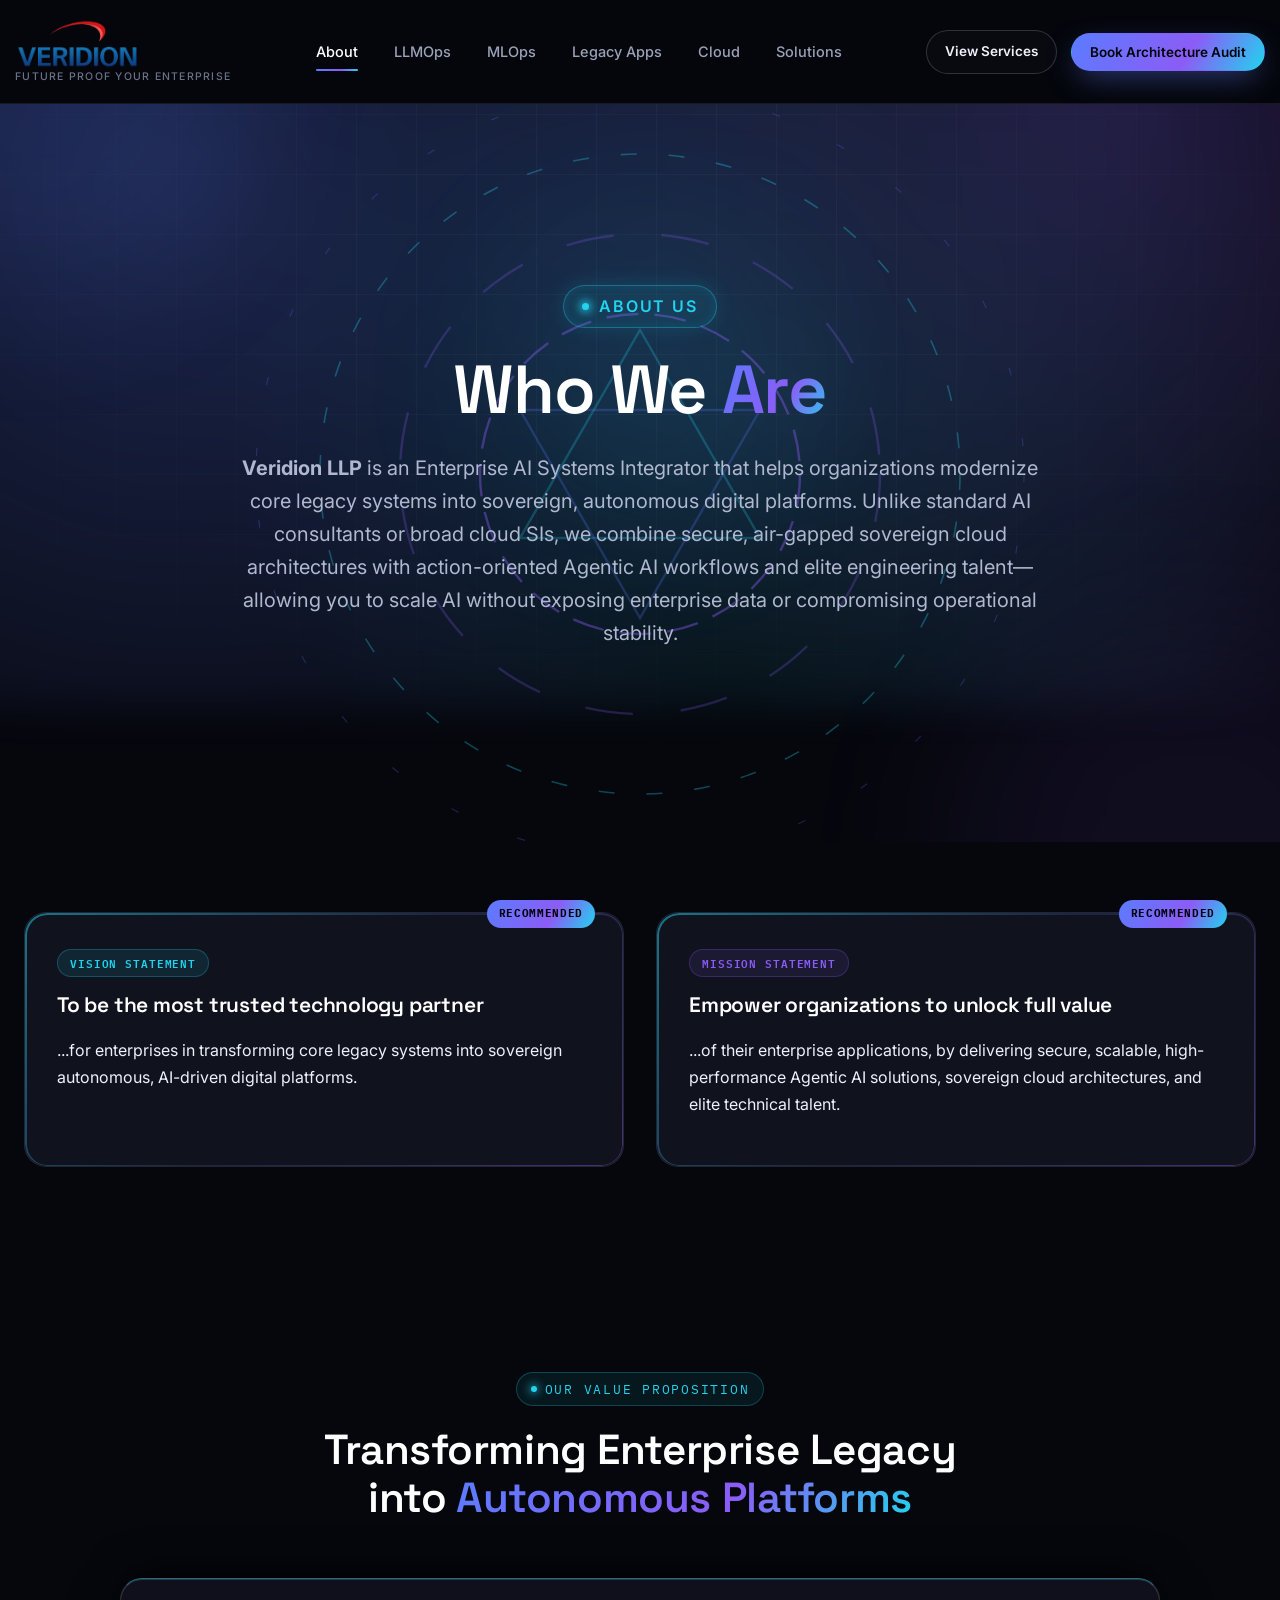
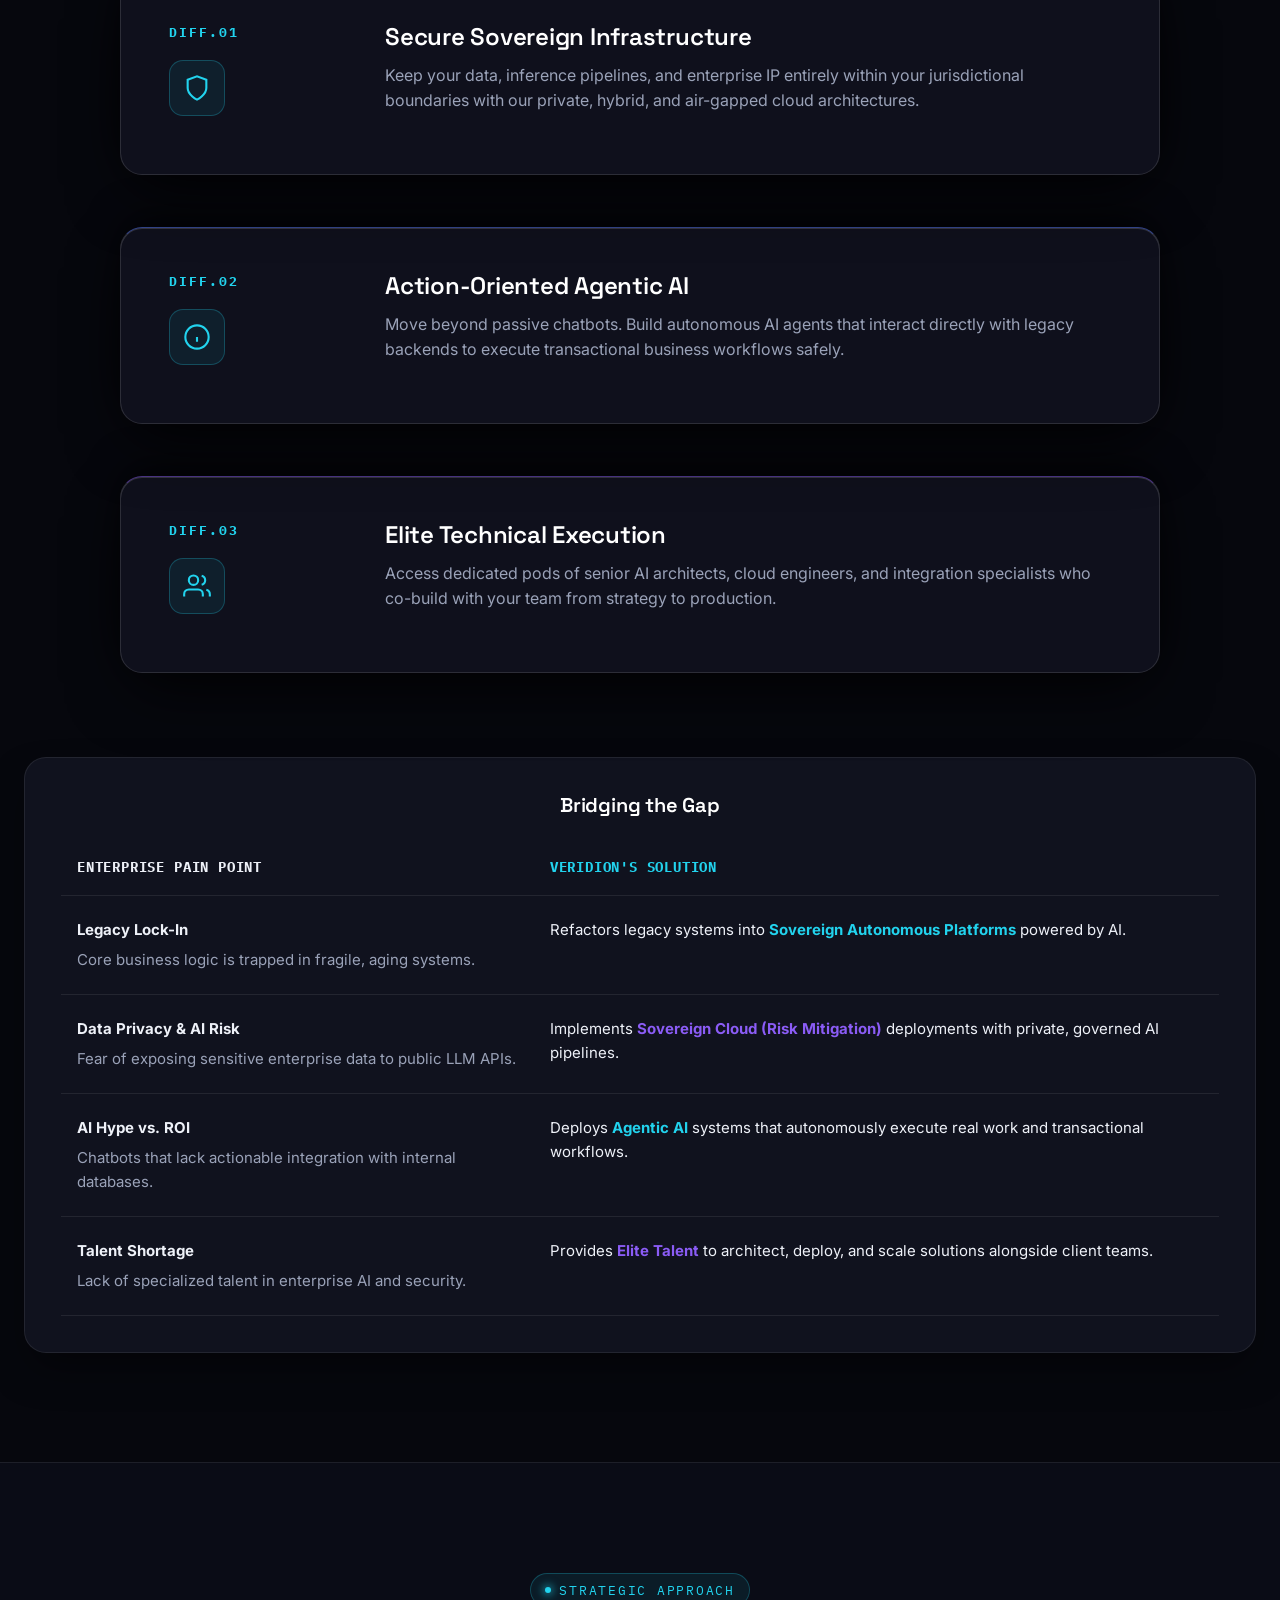
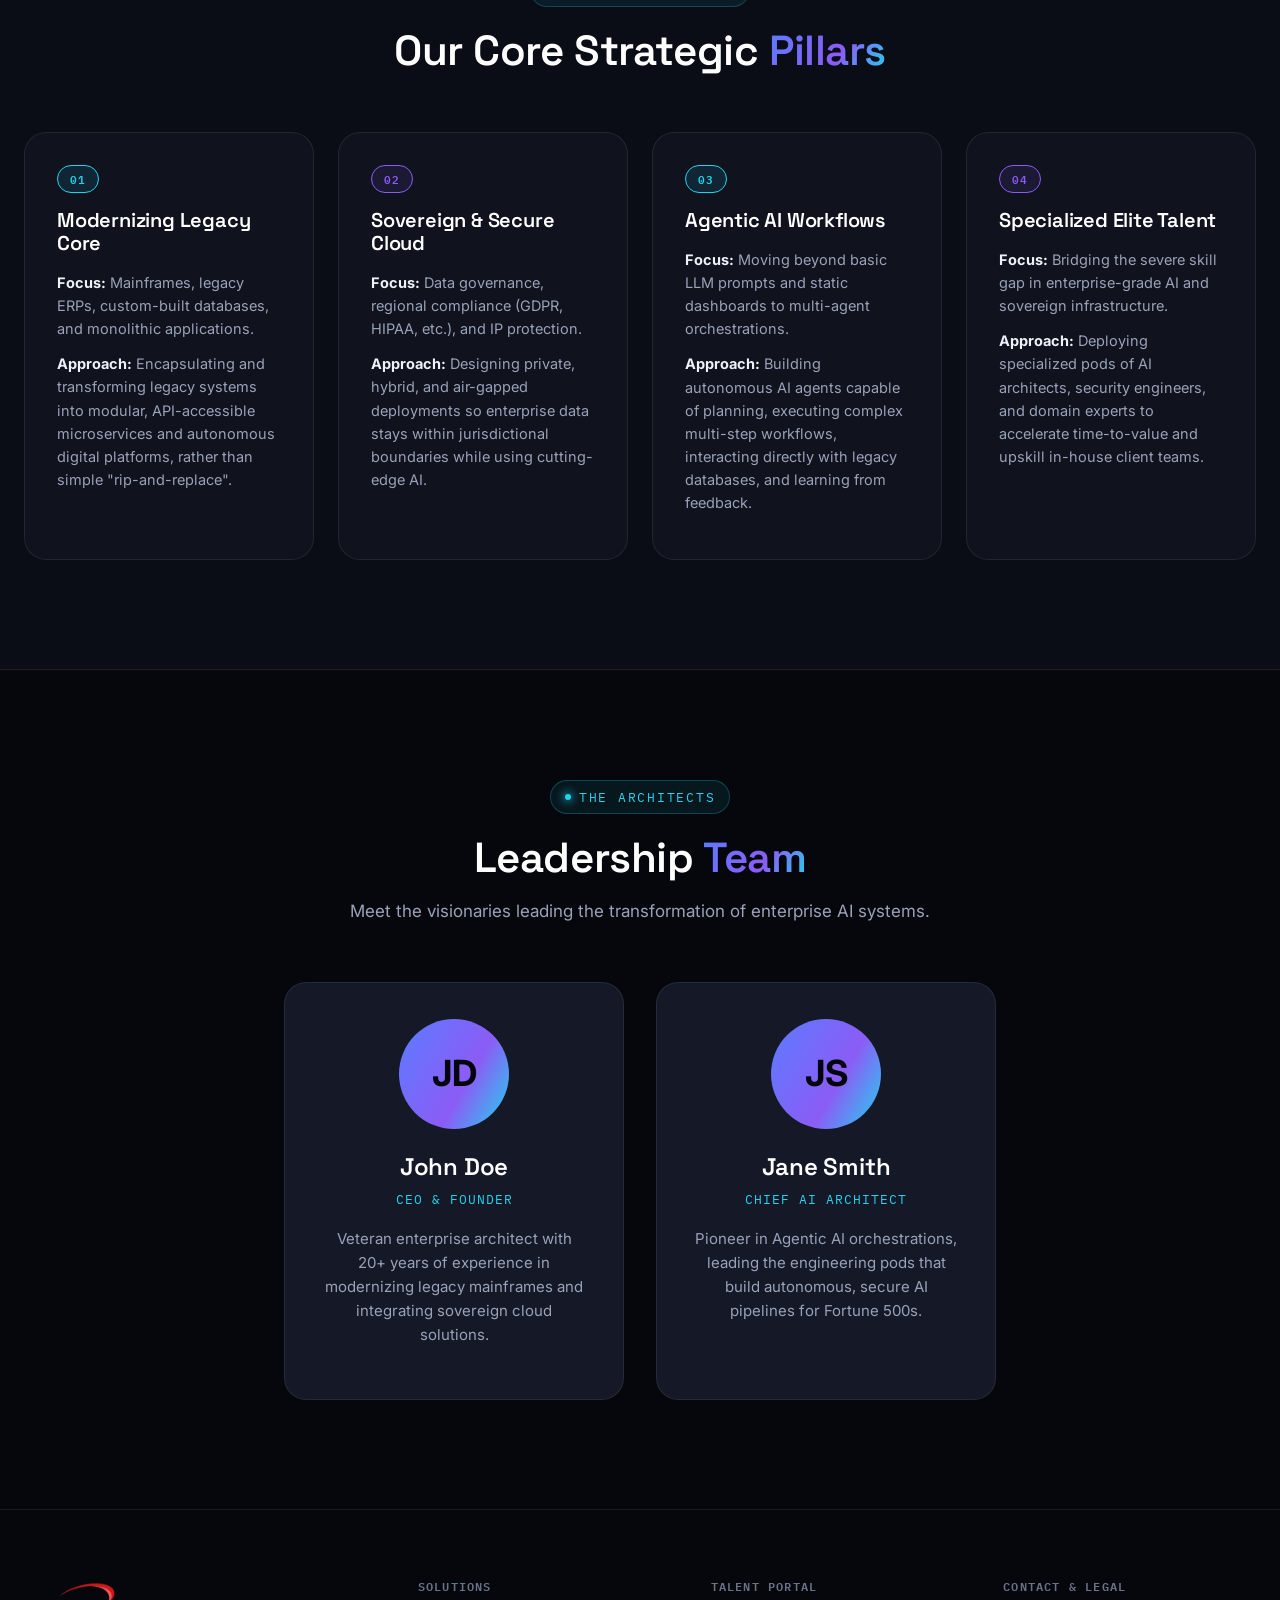
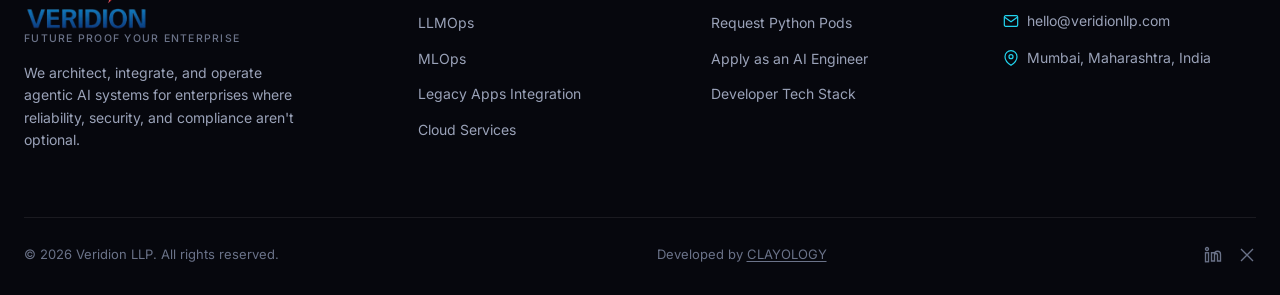
==== about.html @ 8947591f "first commit" ====
<!DOCTYPE html>
<html lang="en">

<head>
  <meta charset="UTF-8">
  <meta name="viewport" content="width=device-width, initial-scale=1.0">
  <title>Veridion LLP — Architecting the Future of Enterprise AI Operations</title>
  <meta name="description"
    content="Veridion LLP is an Enterprise AI Systems Integrator delivering agentic AI orchestration, LLMOps infrastructure, and secure legacy system integration for the enterprise.">
  <link rel="preconnect" href="https://fonts.googleapis.com">
  <link rel="preconnect" href="https://fonts.gstatic.com" crossorigin>
  <link
    href="https://fonts.googleapis.com/css2?family=Inter:wght@400;500;600;700;800&family=Space+Grotesk:wght@500;600;700&family=IBM+Plex+Mono:wght@400;500&display=swap"
    rel="stylesheet">
  <link rel="stylesheet" href="css/style.css">
</head>

<body>

    <!--  HEADER  -->
  
    <header class="site-header">
        <div class="container nav">
            <!-- <a href="index.html" class="brand">
        <img src="img/logoimg.png" alt="logo-chip">
      </a> -->
            <a href="index.html" class="brand">
                <span> <img src="img/logoimg.png" alt="logo-chip"><small>FUTURE PROOF YOUR ENTERPRISE</small></span>
            </a>
            <nav class="nav-links">
                <a href="about.html">About</a>
                <a href="services.html#llmops">LLMOps</a>
                <a href="services.html#mlops">MLOps</a>
                <a href="services.html#legacy-integration">Legacy Apps</a>
                <a href="services.html#cloud-services">Cloud</a>
                <a href="solutions.html">Solutions</a>
            </nav>
            <div class="nav-cta">
                <a href="services.html" class="btn btn-ghost btn-sm">View Services</a>
                <button class="btn btn-primary btn-sm" data-open-booking>Book Architecture Audit</button>
            </div>
            <button class="nav-toggle" aria-label="Toggle navigation"><span></span><span></span><span></span></button>
        </div>
    </header>
  <!-- SECTION 1 — HERO & WHO WE ARE -->
  <section class="hero about-hero" id="hero">
    <div class="hero-parallax-bg">
      <div class="hero-grid-pattern"></div>

      <!-- Glowing Animated Orbs -->
      <div class="orb orb-1"></div>
      <div class="orb orb-2"></div>
      <div class="orb orb-3"></div>

      <!-- High-tech Rotating Core -->
      <div class="tech-core-container">
        <svg class="tech-core tech-core-outer" viewBox="0 0 100 100" preserveAspectRatio="none">
          <circle cx="50" cy="50" r="40" stroke="rgba(34, 211, 238, 0.4)" stroke-width="0.2" stroke-dasharray="2 4"
            fill="none" />
          <circle cx="50" cy="50" r="48" stroke="rgba(91, 124, 255, 0.3)" stroke-width="0.15" stroke-dasharray="1 8"
            fill="none" />
          <circle cx="50" cy="50" r="30" stroke="rgba(139, 92, 246, 0.3)" stroke-width="0.3" stroke-dasharray="6 6"
            fill="none" />
        </svg>
        <svg class="tech-core tech-core-inner" viewBox="0 0 100 100" preserveAspectRatio="none">
          <circle cx="50" cy="50" r="20" stroke="rgba(139, 92, 246, 0.5)" stroke-width="0.3" stroke-dasharray="4 2"
            fill="none" />
          <polygon points="50,32 65,58 35,58" stroke="rgba(34, 211, 238, 0.3)" stroke-width="0.3" fill="none" />
          <polygon points="50,68 35,42 65,42" stroke="rgba(91, 124, 255, 0.3)" stroke-width="0.3" fill="none" />
        </svg>
      </div>
    </div>
    <div class="container hero-parallax-fg">
      <div class="hero-inner">
        <div class="hero-badge">
          <div class="badge-dot"></div> ABOUT US
        </div>
        <h1>Who We <span class="text-gradient">Are</span></h1>
        <p class="hero-sub" style="max-width: 800px;">
          <strong>Veridion LLP</strong> is an Enterprise AI Systems Integrator that helps organizations modernize core
          legacy systems into sovereign, autonomous digital platforms. Unlike standard AI consultants or broad cloud
          SIs, we combine secure, air-gapped sovereign cloud architectures with action-oriented Agentic AI workflows and
          elite engineering talent—allowing you to scale AI without exposing enterprise data or compromising operational
          stability.
        </p>
      </div>
    </div>
  </section>

  <!-- SECTION 2 — VISION & MISSION -->
  <section id="vision-mission" class="tight">
    <div class="container">
      <div class="split-reveal-grid">
        <!-- Vision -->
        <div class="compare-card is-agentic about-vision-card reveal-on-scroll reveal-delay-1">
          <div class="glowing-border-beam"></div>
          <div class="card-status-pill vision-pill">Vision Statement</div>
          <h3>To be the most trusted technology partner</h3>
          <p class="vision-text">
            ...for enterprises in transforming core legacy systems into sovereign autonomous, AI-driven digital
            platforms.
          </p>
        </div>
        <!-- Mission -->
        <div class="compare-card is-agentic about-vision-card reveal-on-scroll reveal-delay-2">
          <div class="glowing-border-beam"></div>
          <div class="card-status-pill mission-pill">Mission Statement</div>
          <h3>Empower organizations to unlock full value</h3>
          <p class="vision-text">
            ...of their enterprise applications, by delivering secure, scalable, high-performance Agentic AI solutions,
            sovereign cloud architectures, and elite technical talent.
          </p>
        </div>
      </div>
    </div>
  </section>
  <!-- SECTION 3 — CORE VALUE & KEY DIFFERENTIATORS -->
  <section id="value-prop">
    <div class="container">
      <div class="section-head center reveal-on-scroll">
        <div class="eyebrow">Our Value Proposition</div>
        <h2>Transforming Enterprise Legacy into <span class="text-gradient">Autonomous Platforms</span></h2>
      </div>
      <div class="vertical-stack-wrapper about-stack">
        <!-- Differentiator 1 -->
        <div class="stack-pillar-card pillar-1 reveal-on-scroll reveal-delay-1">
          <div class="pillar-content-grid">
            <div class="pillar-meta">
              <div class="pillar-number">DIFF.01</div>
              <div class="pillar-icon-box">
                <svg viewBox="0 0 24 24" fill="none" stroke="currentColor" stroke-width="1.8">
                  <path d="M12 22s8-4 8-10V5l-8-3-8 3v7c0 6 8 10 8 10z" />
                </svg>
              </div>
            </div>
            <div class="pillar-details">
              <h3>Secure Sovereign Infrastructure</h3>
              <p>Keep your data, inference pipelines, and enterprise IP
                entirely within your jurisdictional boundaries with our private, hybrid, and air-gapped cloud
                architectures.</p>
            </div>
          </div>
        </div>
        <!-- Differentiator 2 -->
        <div class="stack-pillar-card pillar-2 reveal-on-scroll reveal-delay-2">
          <div class="pillar-content-grid">
            <div class="pillar-meta">
              <div class="pillar-number">DIFF.02</div>
              <div class="pillar-icon-box">
                <svg viewBox="0 0 24 24" fill="none" stroke="currentColor" stroke-width="1.8">
                  <circle cx="12" cy="12" r="10" />
                  <path d="M12 16v-4M12 8h.01" />
                </svg>
              </div>
            </div>
            <div class="pillar-details">
              <h3>Action-Oriented Agentic AI</h3>
              <p>Move beyond passive chatbots. Build autonomous AI
                agents that interact directly with legacy backends to execute transactional business workflows safely.
              </p>
            </div>
          </div>
        </div>
        <!-- Differentiator 3 -->
        <div class="stack-pillar-card pillar-3 reveal-on-scroll reveal-delay-3">
          <div class="pillar-content-grid">
            <div class="pillar-meta">
              <div class="pillar-number">DIFF.03</div>
              <div class="pillar-icon-box">
                <svg viewBox="0 0 24 24" fill="none" stroke="currentColor" stroke-width="1.8">
                  <path d="M17 21v-2a4 4 0 0 0-4-4H5a4 4 0 0 0-4 4v2" />
                  <circle cx="9" cy="7" r="4" />
                  <path d="M23 21v-2a4 4 0 0 0-3-3.87" />
                  <path d="M16 3.13a4 4 0 0 1 0 7.75" />
                </svg>
              </div>
            </div>
            <div class="pillar-details">
              <h3>Elite Technical Execution</h3>
              <p>Access dedicated pods of senior AI architects, cloud
                engineers, and integration specialists who co-build with your team from strategy to production.</p>
            </div>
          </div>
        </div>
      </div>
      <!-- Enterprise Pain Point vs Solution Table -->
      <div class="pain-points-table-container reveal-on-scroll reveal-delay-2">
        <h3>Bridging the Gap</h3>
        <table class="pain-points-table">
          <thead>
            <tr>
              <th class="th-left">Enterprise Pain Point</th>
              <th class="th-right">Veridion's Solution</th>
            </tr>
          </thead>
          <tbody>
            <tr>
              <td class="td-left">
                <strong>Legacy Lock-In</strong>
                Core business logic is trapped in fragile, aging systems.
              </td>
              <td class="td-right">Refactors legacy systems into <strong class="sol-cyan">Sovereign Autonomous
                  Platforms</strong> powered by AI.</td>
            </tr>
            <tr>
              <td class="td-left">
                <strong>Data Privacy & AI Risk</strong>
                Fear of exposing sensitive enterprise data to public LLM APIs.
              </td>
              <td class="td-right">Implements <strong class="sol-purple">Sovereign Cloud (Risk Mitigation)</strong>
                deployments with private, governed AI pipelines.</td>
            </tr>
            <tr>
              <td class="td-left">
                <strong>AI Hype vs. ROI</strong>
                Chatbots that lack actionable integration with internal databases.
              </td>
              <td class="td-right">Deploys <strong class="sol-cyan">Agentic AI</strong> systems that autonomously
                execute real work and transactional workflows.</td>
            </tr>
            <tr>
              <td class="td-left">
                <strong>Talent Shortage</strong>
                Lack of specialized talent in enterprise AI and security.
              </td>
              <td class="td-right">Provides <strong class="sol-purple">Elite Talent</strong> to architect, deploy, and
                scale solutions alongside client teams.</td>
            </tr>
          </tbody>
        </table>
      </div>
    </div>
  </section>
  <!-- SECTION 4 — CORE STRATEGIC PILLARS -->
  <section id="pillars" class="pillars-section">
    <div class="container">
      <div class="section-head center reveal-on-scroll">
        <div class="eyebrow">Strategic Approach</div>
        <h2>Our Core Strategic <span class="text-gradient">Pillars</span></h2>
      </div>

      <div class="pillars-grid">
        <!-- Pillar 1 -->
        <div class="compare-card pillar-card reveal-on-scroll reveal-delay-1">
          <div class="card-status-pill pillar-pill-1">01</div>
          <h3>Modernizing Legacy Core</h3>
          <p><strong>Focus:</strong> Mainframes, legacy ERPs, custom-built databases, and monolithic applications.</p>
          <p><strong>Approach:</strong> Encapsulating and transforming legacy systems into modular, API-accessible
            microservices and autonomous digital platforms, rather than simple "rip-and-replace".</p>
        </div>
        <!-- Pillar 2 -->
        <div class="compare-card pillar-card reveal-on-scroll reveal-delay-2">
          <div class="card-status-pill pillar-pill-2">02</div>
          <h3>Sovereign & Secure Cloud</h3>
          <p><strong>Focus:</strong> Data governance, regional compliance (GDPR, HIPAA, etc.), and IP protection.</p>
          <p><strong>Approach:</strong> Designing private, hybrid, and air-gapped deployments so enterprise data stays
            within jurisdictional boundaries while using cutting-edge AI.</p>
        </div>
        <!-- Pillar 3 -->
        <div class="compare-card pillar-card reveal-on-scroll reveal-delay-3">
          <div class="card-status-pill pillar-pill-3">03</div>
          <h3>Agentic AI Workflows</h3>
          <p><strong>Focus:</strong> Moving beyond basic LLM prompts and static dashboards to multi-agent
            orchestrations.</p>
          <p><strong>Approach:</strong> Building autonomous AI agents capable of planning, executing complex multi-step
            workflows, interacting directly with legacy databases, and learning from feedback.</p>
        </div>
        <!-- Pillar 4 -->
        <div class="compare-card pillar-card reveal-on-scroll reveal-delay-4">
          <div class="card-status-pill pillar-pill-4">04</div>
          <h3>Specialized Elite Talent</h3>
          <p><strong>Focus:</strong> Bridging the severe skill gap in enterprise-grade AI and sovereign infrastructure.
          </p>
          <p><strong>Approach:</strong> Deploying specialized pods of AI architects, security engineers, and domain
            experts to accelerate time-to-value and upskill in-house client teams.</p>
        </div>
      </div>
    </div>
  </section>
  <!-- SECTION 5 — LEADERSHIP TEAM -->
  <section id="leadership">
    <div class="container">
      <div class="section-head center reveal-on-scroll">
        <div class="eyebrow">The Architects</div>
        <h2>Leadership <span class="text-gradient">Team</span></h2>
        <p>Meet the visionaries leading the transformation of enterprise AI systems.</p>
      </div>

      <div class="leaders-grid">
        <!-- Leader 1 Placeholder -->
        <div class="leader-card leader-1 reveal-on-scroll reveal-delay-1">
          <div class="leader-avatar">
            <span>JD</span>
          </div>
          <h3>John Doe</h3>
          <p class="leader-role">CEO & FOUNDER</p>
          <p class="leader-desc">Veteran enterprise architect with 20+ years of experience in modernizing legacy
            mainframes and integrating sovereign cloud solutions.</p>
        </div>
        <!-- Leader 2 Placeholder -->
        <div class="leader-card leader-2 reveal-on-scroll reveal-delay-2">
          <div class="leader-avatar">
            <span>JS</span>
          </div>
          <h3>Jane Smith</h3>
          <p class="leader-role">CHIEF AI ARCHITECT</p>
          <p class="leader-desc">Pioneer in Agentic AI orchestrations, leading the engineering pods that build
            autonomous, secure AI pipelines for Fortune 500s.</p>
        </div>
      </div>
    </div>
  </section>
  <!-- SECTION 7 — WORDPRESS FOOTER ARCHITECTURE -->
  <footer class="site-footer">
    <div class="container">
      <div class="footer-grid">
        <!-- Column 1: Company Info -->
        <div class="footer-brand">
          <a href="index.html" class="brand">
            <span> <img src="img/logoimg.png" alt="logo-chip"><small> FUTURE PROOF YOUR ENTERPRISE</small></span>
          </a>
          <p>We architect, integrate, and operate agentic AI systems for enterprises where reliability, security, and
            compliance aren't optional.</p>
        </div>

        <!-- Column 2: Solutions -->
        <div class="footer-col">
          <h4>Solutions</h4>
          <ul>
            <li><a href="services.html#llmops">LLMOps</a></li>
            <li><a href="services.html#mlops">MLOps</a></li>
            <li><a href="services.html#legacy-integration">Legacy Apps Integration</a></li>
            <li><a href="services.html#cloud-services">Cloud Services</a></li>
          </ul>
        </div>

        <!-- Column 3: Talent Portal -->
        <div class="footer-col">
          <h4>Talent Portal</h4>
          <ul>
            <li><a href="#" data-open-booking>Request Python Pods</a></li>
            <li><a href="mailto:careers@veridionllp.com">Apply as an AI Engineer</a></li>
            <li><a href="#ecosystem">Developer Tech Stack</a></li>
          </ul>
        </div>

        <!-- Column 4: Contact & Legal -->
        <div class="footer-col">
          <h4>Contact &amp; Legal</h4>
          <ul>
            <li><a href="mailto:hello@veridionllp.com" class="footer-contact-link"><svg viewBox="0 0 24 24" fill="none"
                  stroke="currentColor" stroke-width="1.8" width="16" height="16">
                  <path d="M4 4h16c1.1 0 2 .9 2 2v12c0 1.1-.9 2-2 2H4c-1.1 0-2-.9-2-2V6c0-1.1.9-2 2-2z" />
                  <polyline points="22,6 12,13 2,6" />
                </svg>hello@veridionllp.com</a></li>
            <li><span class="footer-location"><svg viewBox="0 0 24 24" fill="none" stroke="currentColor"
                  stroke-width="1.8" width="16" height="16">
                  <path d="M21 10c0 7-9 13-9 13s-9-6-9-13a9 9 0 0 1 18 0z" />
                  <circle cx="12" cy="10" r="3" />
                </svg>Mumbai, Maharashtra, India</span></li>
          </ul>
        </div>
      </div>

      <div class="footer-bottom">
        <span>© 2026 Veridion LLP. All rights reserved.</span>
        <span class="footer-credit">Developed by <a href="https://www.clayologyworks.in" target="_blank"
            rel="noopener noreferrer">CLAYOLOGY</a></span>

        <div class="footer-socials">
          <a href="#" aria-label="LinkedIn"><svg viewBox="0 0 24 24" fill="none" stroke="currentColor"
              stroke-width="1.8">
              <rect x="2" y="9" width="4" height="12" />
              <circle cx="4" cy="4" r="2" />
              <path d="M10 9h4v2a4 4 0 0 1 8 0v9h-4v-8a2 2 0 0 0-4 0v8h-4z" />
            </svg></a>
          <a href="#" aria-label="X"><svg viewBox="0 0 24 24" fill="none" stroke="currentColor" stroke-width="1.8">
              <path d="M4 4l16 16M20 4L4 20" />
            </svg></a>
        </div>
      </div>
    </div>
  </footer>

  <!--  BOOKING MODAL  -->

  <div class="modal-overlay" id="bookingModal">
    <div class="modal-box">
      <button class="modal-close" data-close-booking aria-label="Close">
        <svg viewBox="0 0 24 24" fill="none" stroke="currentColor" stroke-width="2" stroke-linecap="round">
          <path d="M18 6L6 18M6 6l12 12" />
        </svg>
      </button>
      <div class="eyebrow">Architecture Audit</div>
      <h3>Book a 30‑minute call</h3>
      <p style="font-size:14.5px;">Pick a slot and our lead architect will walk through your current stack live. This is
        a placeholder — connect your Calendly / SavvyCal embed here.</p>
      <div class="modal-slots">
        <div class="modal-slot">Tomorrow, 10:00 AM IST <span>→</span></div>
        <div class="modal-slot">Tomorrow, 3:30 PM IST <span>→</span></div>
        <div class="modal-slot">Thursday, 11:00 AM IST <span>→</span></div>
      </div>
      <p class="modal-note">Or email <a href="mailto:hello@veridionllp.com"
          style="color:var(--cyan);">hello@veridionllp.com</a> to schedule directly.</p>
    </div>
  </div>

  <script src="js/main.js"></script>
</body>

</html>
---- css/style.css ----
:root {
  --bg: #06070d;
  --bg-alt: #0a0c16;
  --surface: #10121e;
  --surface-2: #151827;
  --border: rgba(255, 255, 255, 0.08);
  --border-strong: rgba(255, 255, 255, 0.16);
  --text: #eef1f8;
  --text-muted: #9aa2b8;
  --text-faint: #6a7288;
  --primary: #5b7cff;
  --primary-2: #8b5cf6;
  --cyan: #22d3ee;
  --green: #34d399;
  --amber: #f5b143;
  --gradient: linear-gradient(120deg, var(--primary) 0%, var(--primary-2) 60%, var(--cyan) 100%);
  --radius-sm: 8px;
  --radius-md: 14px;
  --radius-lg: 22px;
  --shadow-lg: 0 30px 80px -20px rgba(0, 0, 0, 0.6);
  --container: 1280px;
  --font-body: "Inter", -apple-system, BlinkMacSystemFont, "Segoe UI", sans-serif;
  --font-head: "Space Grotesk", var(--font-body);
  --font-mono: "IBM Plex Mono", "SFMono-Regular", Menlo, monospace;
}

* {
  box-sizing: border-box;
}

html {
  scroll-behavior: smooth;
}

body {
  margin: 0;
  background: var(--bg);
  color: var(--text);
  font-family: var(--font-body);
  font-size: 16px;
  line-height: 1.6;
  -webkit-font-smoothing: antialiased;
  overflow-x: hidden;
}

img,
svg {
  max-width: 100%;
  display: block;
}

h1,
h2,
h3,
h4 {
  font-family: var(--font-head);
  font-weight: 600;
  line-height: 1.15;
  margin: 0 0 16px;
  letter-spacing: -0.01em;
}

p {
  margin: 0 0 16px;
  color: var(--text-muted);
}

a {
  color: inherit;
  text-decoration: none;
}

ul {
  margin: 0;
  padding: 0;
  list-style: none;
}

.container {
  width: 100%;
  max-width: var(--container);
  margin: 0 auto;
  padding: 0 24px;
}

section {
  position: relative;
  padding: 110px 0;
}

section.tight {
  padding: 70px 0;
}

.eyebrow {
  display: inline-flex;
  align-items: center;
  gap: 8px;
  font-family: var(--font-mono);
  font-size: 12.5px;
  letter-spacing: 0.14em;
  text-transform: uppercase;
  color: var(--cyan);
  background: rgba(34, 211, 238, 0.08);
  border: 1px solid rgba(34, 211, 238, 0.25);
  padding: 6px 14px;
  border-radius: 100px;
  margin-bottom: 20px;
}

.eyebrow::before {
  content: "";
  width: 6px;
  height: 6px;
  border-radius: 50%;
  background: var(--cyan);
  box-shadow: 0 0 8px 2px rgba(34, 211, 238, 0.6);
}

.section-head {
  max-width: 640px;
  margin-bottom: 56px;
}

.section-head.center {
  margin-left: auto;
  margin-right: auto;
  text-align: center;
}

.section-head h2 {
  font-size: clamp(28px, 3.4vw, 42px);
  color: #fff;
}

.section-head p {
  font-size: 17px;
}

.text-gradient {
  background: var(--gradient);
  -webkit-background-clip: text;
  background-clip: text;
  color: transparent;
}

/* Buttons ---------------------------------------------------------------- */
.btn {
  display: inline-flex;
  align-items: center;
  justify-content: center;
  gap: 10px;
  font-family: var(--font-body);
  font-weight: 600;
  font-size: 15px;
  padding: 14px 26px;
  border-radius: 55px;
  border: 1px solid transparent;
  cursor: pointer;
  transition: transform 0.15s ease, box-shadow 0.15s ease, border-color 0.15s ease, background 0.15s ease;
  white-space: nowrap;
}

.btn-primary {
  background: var(--gradient);
  color: #05060b;
  box-shadow: 0 10px 30px -8px rgba(91, 124, 255, 0.55);
}

.btn-primary:hover {
  transform: translateY(-2px);
  box-shadow: 0 16px 36px -10px rgba(91, 124, 255, 0.7);
}

.btn-ghost {
  background: rgba(255, 255, 255, 0.02);
  border-color: var(--border-strong);
  color: var(--text);
}

.btn-ghost:hover {
  border-color: var(--cyan);
  background: rgba(34, 211, 238, 0.06);
}

.btn-sm {
  padding: 10px 18px;
  font-size: 13.5px;
}

.btn-block {
  width: 100%;
}

.btn svg {
  width: 16px;
  height: 16px;
}

/* Header ------------------------------------------------------------------ */
.site-header {
  position: sticky;
  top: 0;
  z-index: 200;
  background: rgba(6, 7, 13, 0.75);
  backdrop-filter: blur(14px);
  border-bottom: 1px solid var(--border);
}

.nav {
  display: flex;
  align-items: center;
  justify-content: space-between;
  padding: 18px 15px;
}

.brand {
  display: flex;
  align-items: center;
  gap: 10px;
  font-family: var(--font-head);
  font-weight: 700;
  font-size: 19px;
  color: #fff;
}

.brand img {
  width: 125px;
}

.brand-mark {
  width: 34px;
  height: 34px;
  border-radius: 9px;
  background: var(--gradient);
  display: grid;
  place-items: center;
  font-family: var(--font-mono);
  font-weight: 700;
  color: #05060b;
  font-size: 15px;
}

.brand small {
  display: block;
  font-family: var(--font-body);
  font-weight: 500;
  font-size: 10.5px;
  letter-spacing: 0.12em;
  text-transform: uppercase;
  color: var(--text-faint);
}

.nav-links {
  display: flex;
  align-items: center;
  gap: 36px;
}

.nav-links a {
  font-size: 14.5px;
  font-weight: 500;
  color: var(--text-muted);
  position: relative;
  padding: 6px 0;
  transition: color 0.15s ease;
}

.nav-links a:hover,
.nav-links a.active {
  color: #fff;
}

.nav-links a.active::after {
  content: "";
  position: absolute;
  left: 0;
  right: 0;
  bottom: -2px;
  height: 2px;
  background: var(--gradient);
  border-radius: 2px;
}

.nav-cta {
  display: flex;
  align-items: center;
  gap: 14px;
}

.nav-toggle {
  display: none;
  flex-direction: column;
  gap: 5px;
  background: none;
  border: none;
  cursor: pointer;
  padding: 6px;
}

.nav-toggle span {
  width: 24px;
  height: 2px;
  background: #fff;
  border-radius: 2px;
}

/* Hero --------------------------------------------------------------------*/
/* Hero --------------------------------------------------------------------*/
.hero {
  padding: 140px 0 110px;
  position: relative;
  overflow: hidden;
  min-height: 82vh;
  display: flex;
  align-items: center;
}

.hero::before {
  content: "";
  position: absolute;
  inset: -20% -10% auto -10%;
  height: 750px;
  background:
    radial-gradient(circle at 20% 30%, rgba(91, 124, 255, 0.28), transparent 55%),
    radial-gradient(circle at 80% 20%, rgba(139, 92, 246, 0.22), transparent 50%),
    radial-gradient(circle at 60% 60%, rgba(34, 211, 238, 0.14), transparent 55%);
  filter: blur(20px);
  pointer-events: none;
  z-index: 0;
}

/* Background Parallax Layer (0.2x speed) */
.hero-parallax-bg {
  position: absolute;
  inset: -15% -5% -15% -5%;
  pointer-events: none;
  z-index: 1;
  will-change: transform;
  transform: translateY(0);
}

.hero-grid-pattern {
  position: absolute;
  inset: 0;
  background-image:
    linear-gradient(rgba(255, 255, 255, 0.04) 1px, transparent 1px),
    linear-gradient(90deg, rgba(255, 255, 255, 0.04) 1px, transparent 1px);
  background-size: 60px 60px;
  mask-image: radial-gradient(ellipse 80% 70% at 50% 30%, #000 20%, transparent 80%);
  opacity: 0.8;
}

.hero-blueprint-svg {
  position: absolute;
  width: 100%;
  height: 100%;
  inset: 0;
  opacity: 0.85;
}

@keyframes pulseGlow {

  0%,
  100% {
    transform: scale(1);
    opacity: 0.9;
  }

  50% {
    transform: scale(1.6);
    opacity: 0.4;
  }
}

.pulse-node {
  animation: pulseGlow 3s infinite ease-in-out;
  transform-origin: center;
}

/* Foreground Layer (1.0x standard speed) */
.hero-parallax-fg {
  position: relative;
  z-index: 2;
}

.hero-inner {
  text-align: center;
  max-width: 900px;
  margin: 0 auto;
}

/* Neon Glowing Badge */
.hero-badge {
  background: rgba(34, 211, 238, 0.08);
  border: 1px solid rgba(34, 211, 238, 0.35);
  box-shadow: 0 0 20px rgba(34, 211, 238, 0.15), inset 0 0 12px rgba(34, 211, 238, 0.1);
  color: var(--cyan);
  font-weight: 600;
  letter-spacing: 0.12em;
  padding: 8px 18px;
  border-radius: 100px;
  margin-bottom: 24px;
  backdrop-filter: blur(8px);
  display: inline-flex;
  align-items: center;
  gap: 10px;
}

.badge-dot {
  width: 7px;
  height: 7px;
  border-radius: 50%;
  background: var(--cyan);
  box-shadow: 0 0 10px 2px var(--cyan);
  animation: badgePulse 2s infinite ease-in-out;
}

@keyframes badgePulse {

  0%,
  100% {
    opacity: 1;
    transform: scale(1);
  }

  50% {
    opacity: 0.4;
    transform: scale(1.3);
  }
}

.hero h1 {
  font-size: clamp(36px, 5.6vw, 68px);
  color: #fff;
  margin-bottom: 24px;
  line-height: 1.12;
  letter-spacing: -0.02em;
}

.hero-sub {
  font-size: clamp(17px, 1.8vw, 20px);
  max-width: 720px;
  margin: 0 auto 42px;
  color: #b0b8d0;
  line-height: 1.65;
}

.hero-actions {
  display: flex;
  align-items: center;
  justify-content: center;
  gap: 18px;
  flex-wrap: wrap;
  margin-bottom: 54px;
}

.trust-badges {
  display: flex;
  align-items: center;
  justify-content: center;
  gap: 28px;
  flex-wrap: wrap;
  font-family: var(--font-mono);
  font-size: 13px;
  color: var(--text-muted);
  letter-spacing: 0.03em;
}

.trust-badge {
  display: inline-flex;
  align-items: center;
  gap: 8px;
  padding: 6px 14px;
  background: rgba(255, 255, 255, 0.03);
  border: 1px solid rgba(255, 255, 255, 0.08);
  border-radius: 100px;
  transition: border-color 0.2s ease, background 0.2s ease;
}

.trust-badge:hover {
  border-color: rgba(52, 211, 153, 0.4);
  background: rgba(52, 211, 153, 0.06);
}

.trust-badge svg {
  width: 15px;
  height: 15px;
  color: var(--green);
}

/* Logo marquee --------------------------------------------------------------*/
.marquee-wrap {
  border-top: 1px solid var(--border);
  border-bottom: 1px solid var(--border);
  background: var(--bg-alt);
  padding: 36px 0;
  overflow: hidden;
  position: relative;
}

.marquee-label {
  text-align: center;
  font-family: var(--font-mono);
  font-size: 12.5px;
  letter-spacing: 0.16em;
  text-transform: uppercase;
  color: var(--text-faint);
  margin-bottom: 26px;
}

.marquee {
  overflow: hidden;
  mask-image: linear-gradient(90deg, transparent 0%, #000 10%, #000 90%, transparent 100%);
  -webkit-mask-image: linear-gradient(90deg, transparent 0%, #000 10%, #000 90%, transparent 100%);
}

.marquee-track {
  display: flex;
  align-items: center;
  gap: 28px;
  width: max-content;
  padding: 10px 0px;
  animation: scrollTrack 32s linear infinite;
  will-change: transform;
}

.marquee:hover .marquee-track {
  animation-play-state: paused;
}

@keyframes scrollTrack {
  0% {
    transform: translate3d(0, 0, 0);
  }

  100% {
    transform: translate3d(-50%, 0, 0);
  }
}

.logo-chip {
  display: inline-flex;
  align-items: center;
  gap: 12px;
  font-family: var(--font-mono);
  font-size: 14.5px;
  font-weight: 500;
  color: rgba(238, 241, 248, 0.85);
  background: rgba(255, 255, 255, 0.03);
  border: 1px solid rgba(255, 255, 255, 0.09);
  padding: 10px 22px;
  border-radius: 100px;
  white-space: nowrap;
  backdrop-filter: blur(6px);
  transition: all 0.25s cubic-bezier(0.16, 1, 0.3, 1);
  cursor: default;
}

.logo-chip:hover {
  color: #ffffff;
  background: rgba(255, 255, 255, 0.08);
  border-color: rgba(34, 211, 238, 0.45);
  box-shadow: 0 0 24px rgba(34, 211, 238, 0.2), inset 0 0 12px rgba(34, 211, 238, 0.1);
  transform: translateY(-2px);
}

.logo-chip .tech-icon {
  width: 20px;
  height: 20px;
  flex-shrink: 0;
  color: rgba(255, 255, 255, 0.9);
  transition: transform 0.25s ease, color 0.25s ease;
}

.logo-chip:hover .tech-icon {
  color: var(--cyan);
  transform: scale(1.15);
}

/* Comparison & Split Reveal Parallax --------------------------------------*/
.split-reveal-grid {
  display: grid;
  grid-template-columns: 1fr 1fr;
  gap: 32px;
  perspective: 1200px;
  position: relative;
}

.compare-card {
  background: var(--surface);
  border: 1px solid var(--border);
  border-radius: var(--radius-lg);
  padding: 36px 32px 32px;
  transition: transform 0.6s cubic-bezier(0.16, 1, 0.3, 1), opacity 0.6s ease, border-color 0.4s ease, box-shadow 0.4s ease;
}

/* Left Card (Dim / Background Layer) */
.split-card-left {
  opacity: 0.65;
  transform: translate3d(-10px, 0, -20px) scale(0.97);
  filter: grayscale(0.15) opacity(0.8);
}

.split-reveal-section.is-in-view .split-card-left {
  opacity: 0.7;
  transform: translate3d(0, 0, 0) scale(0.98);
}

/* Right Card (Highlighted / Foreground Layer - Slides forward into focus) */
.split-card-right {
  opacity: 0.85;
  transform: translate3d(15px, 25px, 20px) scale(0.98);
  box-shadow: 0 10px 40px -10px rgba(0, 0, 0, 0.6);
  border-color: rgba(91, 124, 255, 0.4);
  background: linear-gradient(180deg, rgba(91, 124, 255, 0.08), var(--surface) 50%);
  position: relative;
}

.split-reveal-section.is-in-view .split-card-right {
  opacity: 1;
  transform: translate3d(0, -10px, 40px) scale(1.02);
  border-color: rgba(34, 211, 238, 0.55);
  box-shadow: 0 24px 70px -15px rgba(91, 124, 255, 0.4), 0 0 35px rgba(34, 211, 238, 0.25);
}

.glowing-border-beam {
  position: absolute;
  inset: 0;
  border-radius: var(--radius-lg);
  padding: 1.5px;
  background: linear-gradient(135deg, rgba(34, 211, 238, 0.6), rgba(91, 124, 255, 0.2), rgba(139, 92, 246, 0.5));
  mask: linear-gradient(#fff 0 0) content-box, linear-gradient(#fff 0 0);
  mask-composite: exclude;
  -webkit-mask-composite: xor;
  pointer-events: none;
  opacity: 0.85;
}

.card-status-pill {
  display: inline-block;
  font-family: var(--font-mono);
  font-size: 11px;
  font-weight: 600;
  letter-spacing: 0.08em;
  text-transform: uppercase;
  color: #ef4444;
  background: rgba(239, 68, 68, 0.1);
  border: 1px solid rgba(239, 68, 68, 0.25);
  padding: 4px 12px;
  border-radius: 100px;
  margin-bottom: 16px;
}

.compare-card.is-agentic::before {
  content: "Recommended";
  position: absolute;
  top: -13px;
  right: 28px;
  background: var(--gradient);
  color: #05060b;
  font-family: var(--font-mono);
  font-size: 11px;
  font-weight: 700;
  letter-spacing: 0.06em;
  text-transform: uppercase;
  padding: 5px 12px;
  border-radius: 100px;
  z-index: 5;
}

.compare-card h3 {
  color: #fff;
  font-size: 21px;
  display: flex;
  align-items: center;
  gap: 10px;
}

.compare-diagram {
  margin: 22px 0 24px;
  border-radius: var(--radius-md);
  background: rgba(255, 255, 255, 0.02);
  border: 1px solid var(--border);
  padding: 18px;
}

.compare-list li {
  display: flex;
  align-items: flex-start;
  gap: 10px;
  font-size: 14.5px;
  color: var(--text-muted);
  padding: 8px 0;
  border-top: 1px dashed var(--border);
}

.compare-list li:first-child {
  border-top: none;
}

.compare-list svg {
  width: 16px;
  height: 16px;
  flex: none;
  margin-top: 2px;
}

.compare-card.is-legacy svg {
  color: var(--text-faint);
}

.compare-card.is-agentic svg {
  color: var(--green);
}

/* Vertical Stack Parallax (The 3 Pillars) ----------------------------------- */
.vertical-stack-section {
  padding: 110px 0 140px;
  position: relative;
}

.vertical-stack-wrapper {
  display: flex;
  flex-direction: column;
  gap: 28px;
  position: relative;
  max-width: 1040px;
  margin: 0 auto;
}

.stack-pillar-card {
  position: sticky;
  top: calc(110px + (var(--stack-index, 1) - 1) * 36px);
  background: rgba(16, 18, 30, 0.94);
  border: 1px solid rgba(255, 255, 255, 0.12);
  border-radius: var(--radius-lg);
  padding: 44px 48px;
  backdrop-filter: blur(20px);
  -webkit-backdrop-filter: blur(20px);
  box-shadow:
    0 -14px 40px -10px rgba(0, 0, 0, 0.85),
    0 25px 65px -15px rgba(0, 0, 0, 0.9),
    inset 0 1px 0 rgba(255, 255, 255, 0.16);
  transition: transform 0.3s cubic-bezier(0.16, 1, 0.3, 1), border-color 0.3s ease, box-shadow 0.3s ease;
  margin-bottom: 24px;
}

.stack-pillar-card.pillar-1 {
  border-top-color: rgba(34, 211, 238, 0.5);
}

.stack-pillar-card.pillar-2 {
  border-top-color: rgba(91, 124, 255, 0.5);
}

.stack-pillar-card.pillar-3 {
  border-top-color: rgba(139, 92, 246, 0.5);
}

.stack-pillar-card:hover {
  border-color: rgba(34, 211, 238, 0.6);
  box-shadow: 0 -18px 50px -5px rgba(34, 211, 238, 0.2), 0 35px 80px -15px rgba(0, 0, 0, 0.95);
}

.pillar-content-grid {
  display: grid;
  grid-template-columns: 180px 1fr;
  gap: 36px;
  align-items: start;
}

.pillar-meta {
  display: flex;
  flex-direction: column;
  gap: 16px;
}

.pillar-number {
  font-family: var(--font-mono);
  font-size: 13px;
  font-weight: 700;
  letter-spacing: 0.16em;
  color: var(--cyan);
}

.pillar-icon-box {
  width: 56px;
  height: 56px;
  border-radius: 14px;
  background: rgba(34, 211, 238, 0.08);
  border: 1px solid rgba(34, 211, 238, 0.25);
  display: grid;
  place-items: center;
  color: var(--cyan);
}

.pillar-icon-box svg {
  width: 28px;
  height: 28px;
}

.pillar-body h3 {
  font-size: 26px;
  color: #fff;
  margin-bottom: 14px;
  letter-spacing: -0.01em;
}

.pillar-body p {
  font-size: 16px;
  color: #b0b8d0;
  line-height: 1.65;
  margin-bottom: 22px;
}

.pillar-tags {
  display: flex;
  flex-wrap: wrap;
  gap: 10px;
  margin-bottom: 28px;
}

.pillar-tags .tag {
  font-family: var(--font-mono);
  font-size: 12px;
  padding: 6px 14px;
  border-radius: 100px;
  background: rgba(255, 255, 255, 0.04);
  border: 1px solid rgba(255, 255, 255, 0.1);
  color: var(--text-muted);
}

.pillar-btn {
  display: inline-flex;
}

/* Security Section & Sticky Glassmorphism ---------------------------------- */
.security-section {
  background: var(--bg-alt);
  border-top: 1px solid var(--border);
  border-bottom: 1px solid var(--border);
  padding: 110px 0;
}

.sticky-security-layout {
  display: grid;
  grid-template-columns: 420px 1fr;
  gap: 48px;
  align-items: start;
}

.sticky-graphic-col {
  position: sticky;
  top: 110px;
  z-index: 10;
}

.sticky-shield-card {
  background: rgba(16, 18, 30, 0.75);
  border: 1px solid rgba(255, 255, 255, 0.12);
  border-radius: var(--radius-lg);
  padding: 26px;
  backdrop-filter: blur(16px);
  -webkit-backdrop-filter: blur(16px);
  box-shadow: 0 20px 50px -10px rgba(0, 0, 0, 0.6), inset 0 0 20px rgba(52, 211, 153, 0.05);
}

.shield-glass-header {
  display: flex;
  align-items: center;
  justify-content: space-between;
  margin-bottom: 20px;
  padding-bottom: 14px;
  border-bottom: 1px solid var(--border);
  font-family: var(--font-mono);
  font-size: 11.5px;
}

.shield-dot {
  width: 8px;
  height: 8px;
  border-radius: 50%;
  background: var(--green);
  box-shadow: 0 0 10px 2px var(--green);
}

.shield-title {
  color: var(--text);
  letter-spacing: 0.12em;
  font-weight: 600;
}

.shield-badge {
  color: var(--green);
  background: rgba(52, 211, 153, 0.12);
  border: 1px solid rgba(52, 211, 153, 0.35);
  padding: 3px 10px;
  border-radius: 100px;
  font-size: 10.5px;
  font-weight: 700;
  letter-spacing: 0.06em;
}

.shield-svg-wrapper {
  margin: 10px 0 22px;
  display: flex;
  justify-content: center;
}

.trust-shield-svg {
  width: 100%;
  max-width: 290px;
  height: auto;
  filter: drop-shadow(0 0 18px rgba(52, 211, 153, 0.25));
}

.shield-metrics {
  display: flex;
  align-items: center;
  justify-content: space-around;
  padding-top: 18px;
  border-top: 1px solid var(--border);
  text-align: center;
}

.metric-item {
  display: flex;
  flex-direction: column;
  gap: 2px;
}

.metric-val {
  font-family: var(--font-head);
  font-size: 22px;
  font-weight: 700;
  color: #fff;
}

.metric-lbl {
  font-family: var(--font-mono);
  font-size: 11px;
  color: var(--text-faint);
  text-transform: uppercase;
  letter-spacing: 0.06em;
}

.metric-divider {
  width: 1px;
  height: 32px;
  background: var(--border);
}

/* Security Cards Right Column (Scrolls past sticky graphic) */
.security-cards-col {
  display: flex;
  flex-direction: column;
  gap: 24px;
}

.security-cards-col .security-card {
  background: var(--surface);
  border: 1px solid var(--border);
  border-radius: var(--radius-md);
  padding: 32px 28px;
  transition: transform 0.25s cubic-bezier(0.16, 1, 0.3, 1), border-color 0.25s ease, box-shadow 0.25s ease;
}

.security-cards-col .security-card:hover {
  transform: translateX(8px);
  border-color: rgba(52, 211, 153, 0.45);
  box-shadow: 0 12px 36px -10px rgba(52, 211, 153, 0.18);
}

.card-icon-wrap {
  width: 44px;
  height: 44px;
  border-radius: 10px;
  background: rgba(52, 211, 153, 0.1);
  border: 1px solid rgba(52, 211, 153, 0.25);
  display: grid;
  place-items: center;
  margin-bottom: 18px;
}

.card-icon-wrap svg {
  width: 22px;
  height: 22px;
  color: var(--green);
  margin-bottom: 0;
}

.security-cards-col .security-card h4 {
  color: #fff;
  font-size: 18px;
  margin-bottom: 10px;
}

.security-cards-col .security-card p {
  font-size: 14.5px;
  color: var(--text-muted);
  line-height: 1.6;
  margin: 0;
}

/* Final Conversion Section & Zoom & Glow Parallax --------------------------- */
.final-conversion-section {
  padding: 110px 0 130px;
  position: relative;
  overflow: hidden;
}

.conversion-parallax-bg {
  position: absolute;
  inset: -12%;
  pointer-events: none;
  z-index: 0;
  transform: scale(0.92);
  transition: transform 1.2s cubic-bezier(0.16, 1, 0.3, 1), opacity 1s ease;
  opacity: 0.65;
}

.final-conversion-section.is-in-view .conversion-parallax-bg {
  transform: scale(1.06);
  opacity: 0.95;
}

.conversion-glow-orb {
  position: absolute;
  top: 50%;
  left: 50%;
  transform: translate(-50%, -50%);
  width: 650px;
  height: 650px;
  border-radius: 50%;
  background: radial-gradient(circle, rgba(91, 124, 255, 0.28) 0%, rgba(34, 211, 238, 0.16) 45%, transparent 70%);
  filter: blur(45px);
  animation: conversionPulse 4s infinite ease-in-out;
}

@keyframes conversionPulse {

  0%,
  100% {
    opacity: 0.85;
    transform: translate(-50%, -50%) scale(1);
  }

  50% {
    opacity: 0.45;
    transform: translate(-50%, -50%) scale(1.15);
  }
}

.conversion-blueprint-svg {
  position: absolute;
  inset: 0;
  width: 100%;
  height: 100%;
}

.zoom-glow-container {
  position: relative;
  z-index: 2;
  background: linear-gradient(135deg, rgba(13, 16, 36, 0.92) 0%, rgb(20 18 56 / 45%) 55%, rgba(10, 26, 46, 0.92) 100%);
  -webkit-backdrop-filter: blur(22px);
  border: 1px solid rgba(255, 255, 255, 0.16);
  border-radius: var(--radius-lg);
  padding: 80px 60px;
  text-align: center;
  max-width: 940px;
  margin: 0 auto;
  box-shadow: 0 30px 80px -15px rgba(0, 0, 0, 0.8), 0 0 40px rgba(91, 124, 255, 0.2);
  transition: transform 0.6s cubic-bezier(0.16, 1, 0.3, 1), box-shadow 0.6s ease, border-color 0.6s ease;
}

.final-conversion-section.is-in-view .zoom-glow-container {
  border-color: rgba(34, 211, 238, 0.5);
  box-shadow: 0 35px 95px -15px rgba(0, 0, 0, 0.9), 0 0 55px rgba(34, 211, 238, 0.3);
}

.zoom-glow-container h2 {
  color: #fff;
  font-size: clamp(28px, 3.8vw, 42px);
  line-height: 1.15;
  margin-bottom: 20px;
  position: relative;
}

.zoom-glow-container p {
  font-size: clamp(16px, 1.6vw, 18.5px);
  color: #b0b8d0;
  max-width: 620px;
  margin: 0 auto 38px;
  line-height: 1.65;
  position: relative;
}

.zoom-glow-container .hero-actions {
  position: relative;
  margin-bottom: 0;
}

/* Footer -----------------------------------------------------------------------*/
.site-footer {
  padding: 70px 0 30px;
  border-top: 1px solid var(--border);
}

.footer-grid {
  display: grid;
  grid-template-columns: 1.4fr 1fr 1fr 1fr;
  gap: 40px;
  margin-bottom: 50px;
}

.footer-brand p {
  font-size: 14px;
  max-width: 280px;
  margin-top: 14px;
}

.footer-col h4 {
  font-family: var(--font-mono);
  font-size: 12px;
  letter-spacing: 0.1em;
  text-transform: uppercase;
  color: var(--text-faint);
  margin-bottom: 16px;
}

.footer-col li {
  margin-bottom: 10px;
}

.footer-col a {
  font-size: 14px;
  color: var(--text-muted);
  transition: color 0.15s ease;
}

.footer-col a:hover {
  color: #fff;
}

.footer-contact-link,
.footer-location {
  display: inline-flex;
  align-items: center;
  gap: 8px;
  font-size: 14px;
  color: var(--text-muted);
}

.footer-contact-link svg,
.footer-location svg {
  color: var(--cyan);
  flex-shrink: 0;
}

.footer-contact-link:hover {
  color: #fff;
}

.footer-bottom {
  display: flex;
  align-items: center;
  justify-content: space-between;
  padding-top: 26px;
  border-top: 1px solid var(--border);
  font-size: 13px;
  color: var(--text-faint);
  flex-wrap: wrap;
  gap: 12px;
}

.footer-socials {
  display: flex;
  gap: 16px;
}

.footer-credit a {
  color: var(--text-faint);
  text-decoration: underline;
  text-underline-offset: 2px;
}

.footer-credit a:hover {
  color: #fff;
}


.footer-socials a {
  color: var(--text-faint);
}

.footer-socials a:hover {
  color: #fff;
}

.footer-socials svg {
  width: 18px;
  height: 18px;
}

/* Page header (services page) ---------------------------------------------------*/
.page-hero {
  padding: 90px 0 70px;
  text-align: center;
  position: relative;
  overflow: hidden;
}

.page-hero::before {
  content: "";
  position: absolute;
  inset: -30% -10% auto -10%;
  height: 500px;
  background: radial-gradient(circle at 50% 20%, rgba(91, 124, 255, 0.22), transparent 60%);
  pointer-events: none;
}

.page-hero .eyebrow {
  display: inline-flex;
}

.page-hero h1 {
  color: #fff;
  font-size: clamp(30px, 4.4vw, 50px);
  max-width: 760px;
  margin: 0 auto 18px;
  position: relative;
}

.page-hero p {
  max-width: 600px;
  margin: 0 auto;
  font-size: 17px;
  position: relative;
}

/* Service block (alternating) --------------------------------------------------*/
.service-block {
  padding: 90px 0;
  border-top: 1px solid var(--border);
}

.service-block:first-of-type {
  border-top: none;
}

.service-grid {
  display: grid;
  grid-template-columns: 1fr 1fr;
  gap: 60px;
  align-items: center;
}

.service-block.reverse .service-grid {
  direction: rtl;
}

.service-block.reverse .service-grid>* {
  direction: ltr;
}

.service-num {
  font-family: var(--font-mono);
  font-size: 13px;
  color: var(--cyan);
  letter-spacing: 0.1em;
  margin-bottom: 14px;
  display: block;
}

.service-copy h2 {
  color: #fff;
  font-size: clamp(24px, 3vw, 32px);
}

.service-copy p {
  font-size: 16px;
}

.feature-list {
  margin: 26px 0;
}

.feature-list li {
  display: flex;
  align-items: flex-start;
  gap: 12px;
  font-size: 14.5px;
  color: var(--text-muted);
  padding: 10px 0;
  border-top: 1px solid var(--border);
}

.feature-list li:first-child {
  border-top: none;
}

.feature-list strong {
  color: var(--text);
  font-weight: 600;
}

.feature-list svg {
  width: 17px;
  height: 17px;
  color: var(--primary);
  flex: none;
  margin-top: 2px;
}

.stack-pills {
  display: flex;
  flex-wrap: wrap;
  gap: 10px;
  margin-top: 24px;
}

.pill {
  font-family: var(--font-mono);
  font-size: 12.5px;
  padding: 7px 14px;
  border-radius: 100px;
  border: 1px solid var(--border-strong);
  background: var(--surface);
  color: var(--text-muted);
}

/* Architecture diagram visual panel ----------------------------------------------*/
.visual-panel {
  background: var(--surface);
  border: 1px solid var(--border);
  border-radius: var(--radius-lg);
  padding: 30px;
  box-shadow: var(--shadow-lg);
  position: relative;
}

.visual-panel .panel-dots {
  display: flex;
  gap: 6px;
  margin-bottom: 20px;
}

.visual-panel .panel-dots span {
  width: 10px;
  height: 10px;
  border-radius: 50%;
  background: var(--border-strong);
}

.visual-panel svg {
  width: 100%;
  height: auto;
}

/* Case studies ---------------------------------------------------------------------*/
.case-grid {
  display: grid;
  grid-template-columns: repeat(3, 1fr);
  gap: 24px;
}

.case-card {
  background: var(--surface);
  border: 1px solid var(--border);
  border-radius: var(--radius-lg);
  overflow: hidden;
  display: flex;
  flex-direction: column;
  transition: transform 0.2s ease, border-color 0.2s ease;
}

.case-card:hover {
  transform: translateY(-4px);
  border-color: var(--border-strong);
}

.case-diagram {
  padding: 28px 24px 10px;
  background:
    linear-gradient(rgba(255, 255, 255, 0.03) 1px, transparent 1px),
    linear-gradient(90deg, rgba(255, 255, 255, 0.03) 1px, transparent 1px);
  background-size: 22px 22px;
  background-color: rgba(255, 255, 255, 0.015);
}

.case-body {
  padding: 24px 26px 28px;
  flex: 1;
  display: flex;
  flex-direction: column;
}

.case-tag {
  font-family: var(--font-mono);
  font-size: 11px;
  letter-spacing: 0.08em;
  text-transform: uppercase;
  color: var(--amber);
  margin-bottom: 10px;
}

.case-body h3 {
  color: #fff;
  font-size: 17.5px;
  margin-bottom: 10px;
}

.case-body p {
  font-size: 14px;
  flex: 1;
}

.case-meta {
  display: flex;
  gap: 18px;
  font-family: var(--font-mono);
  font-size: 12px;
  color: var(--text-faint);
  border-top: 1px solid var(--border);
  padding-top: 16px;
  margin-top: 6px;
}

.case-meta strong {
  color: var(--text-muted);
  display: block;
  font-family: var(--font-body);
  font-size: 13px;
}

/* CTA strip (services page, before footer) ------------------------------------------*/
.contact-strip {
  padding: 90px 0 100px;
}

.contact-panel {
  background: var(--surface);
  border: 1px solid var(--border);
  border-radius: var(--radius-lg);
  padding: 56px;
  display: grid;
  grid-template-columns: 1.1fr 0.9fr;
  gap: 50px;
  align-items: center;
}

.contact-panel h2 {
  color: #fff;
  font-size: clamp(24px, 3vw, 32px);
}

.contact-form {
  display: grid;
  gap: 14px;
}

.contact-form input,
.contact-form textarea {
  width: 100%;
  background: var(--bg-alt);
  border: 1px solid var(--border-strong);
  border-radius: 10px;
  padding: 13px 16px;
  color: var(--text);
  font-family: var(--font-body);
  font-size: 14.5px;
}

.contact-form input:focus,
.contact-form textarea:focus {
  outline: none;
  border-color: var(--primary);
}

.contact-form label {
  font-size: 12.5px;
  color: var(--text-faint);
  font-family: var(--font-mono);
  text-transform: uppercase;
  letter-spacing: 0.06em;
  margin-bottom: -6px;
}

.form-row {
  display: grid;
  grid-template-columns: 1fr 1fr;
  gap: 14px;
}

/* Modal (booking) -----------------------------------------------------------------*/
.modal-overlay {
  position: fixed;
  inset: 0;
  background: rgba(4, 5, 10, 0.75);
  backdrop-filter: blur(6px);
  display: none;
  align-items: center;
  justify-content: center;
  z-index: 500;
  padding: 24px;
}

.modal-overlay.is-open {
  display: flex;
}

.modal-box {
  width: 100%;
  max-width: 460px;
  background: var(--surface);
  border: 1px solid var(--border-strong);
  border-radius: var(--radius-lg);
  padding: 36px;
  position: relative;
  box-shadow: var(--shadow-lg);
}

.modal-close {
  position: absolute;
  top: 18px;
  right: 18px;
  width: 32px;
  height: 32px;
  border-radius: 8px;
  border: 1px solid var(--border);
  background: transparent;
  color: var(--text-muted);
  cursor: pointer;
  display: grid;
  place-items: center;
}

.modal-close:hover {
  color: #fff;
  border-color: var(--border-strong);
}

.modal-box h3 {
  color: #fff;
  font-size: 20px;
}

.modal-box .eyebrow {
  margin-bottom: 16px;
}

.modal-slots {
  display: grid;
  gap: 10px;
  margin: 22px 0;
}

.modal-slot {
  display: flex;
  align-items: center;
  justify-content: space-between;
  padding: 13px 16px;
  border: 1px solid var(--border);
  border-radius: 10px;
  font-size: 14px;
  color: var(--text-muted);
  cursor: pointer;
  transition: border-color 0.15s ease, background 0.15s ease;
}

.modal-slot:hover {
  border-color: var(--primary);
  background: rgba(91, 124, 255, 0.06);
  color: #fff;
}

.modal-note {
  font-size: 12.5px;
  color: var(--text-faint);
}

/* Utility ---------------------------------------------------------------------------*/
.mt-0 {
  margin-top: 0;
}

/* Responsive ---------------------------------------------------------------------------*/
@media (max-width: 980px) {

  .compare-grid,
  .split-reveal-grid,
  .sticky-security-layout,
  .service-grid,
  .contact-panel {
    grid-template-columns: 1fr;
  }

  .sticky-graphic-col {
    position: static;
  }

  .service-block.reverse .service-grid {
    direction: ltr;
  }

  .card-grid-3,
  .case-grid {
    grid-template-columns: repeat(2, 1fr);
  }

  .security-grid {
    grid-template-columns: repeat(2, 1fr);
  }

  .footer-grid {
    grid-template-columns: 1fr 1fr;
  }
}

@media (max-width: 760px) {
  .btn-sm {
    padding: 10px 18px;
    font-size: 10.5px;
  }



  .brand img {
    width: 88px;
  }

  .nav-links,
  .nav-cta .btn-ghost {
    display: none;
  }

  .nav-toggle {
    display: flex;
  }

  section {
    padding: 76px 0;
  }

  .card-grid-3,
  .case-grid,
  .security-grid {
    grid-template-columns: 1fr;
  }

  .stack-pillar-card {
    padding: 32px 24px;
    position: static;
  }

  .pillar-content-grid {
    grid-template-columns: 1fr;
    gap: 20px;
  }

  .hero {
    padding: 90px 0 70px;
  }

  .final-cta {
    padding: 46px 26px;
    margin: 0 16px;
  }

  .contact-panel {
    padding: 32px;
  }

  .form-row {
    grid-template-columns: 1fr;
  }

  .footer-bottom {
    flex-direction: column;
    align-items: flex-start;
  }
}



@media (max-width:517px) {
  .footer-grid {
    grid-template-columns: 1fr;
  }
}

/* Mobile nav drawer -------------------------------------------------------------------*/
/* Mobile nav drawer -------------------------------------------------------------------*/
.nav-links.is-open {
  display: flex;
  position: absolute;
  top: 100%;
  left: 0;
  right: 0;
  flex-direction: column;
  background: var(--bg-alt);
  border-bottom: 1px solid var(--border);
  padding: 20px 24px 28px;
  gap: 18px;
}

/* About Page Customizations & Animations ---------------------------------------------*/

/* Hero Animation */
.hero-inner {
  animation: fadeInUp 1s ease-out forwards;
}

@keyframes fadeInUp {
  from {
    opacity: 0;
    transform: translateY(30px);
  }

  to {
    opacity: 1;
    transform: translateY(0);
  }
}

.about-hero .hero-parallax-bg {
  animation: floatingHero 10s ease-in-out infinite;
}

@keyframes floatingHero {

  0%,
  100% {
    transform: translateY(0) scale(1);
  }

  50% {
    transform: translateY(-15px) scale(1.02);
  }
}

/* Hero Background Enhancements */




.about-hero {
  position: relative;
  overflow: hidden;
}

/* Glowing Orbs */
.orb {
  position: absolute;
  border-radius: 50%;
  filter: blur(80px);
  opacity: 0.5;
  animation: floatOrb 20s infinite alternate ease-in-out;
  pointer-events: none;
}

.orb-1 {
  width: 400px;
  height: 400px;
  background: rgba(91, 124, 255, 0.2);
  top: -100px;
  left: -100px;
  animation-duration: 25s;
}

.orb-2 {
  width: 500px;
  height: 500px;
  background: rgba(139, 92, 246, 0.15);
  bottom: -150px;
  right: -100px;
  animation-duration: 28s;
  animation-delay: -5s;
}

.orb-3 {
  width: 300px;
  height: 300px;
  background: rgba(34, 211, 238, 0.15);
  top: 40%;
  left: 50%;
  transform: translate(-50%, -50%);
  animation-duration: 22s;
  animation-delay: -10s;
}

@keyframes floatOrb {
  0% {
    transform: translate(0, 0) scale(1);
  }

  33% {
    transform: translate(30px, -50px) scale(1.1);
  }

  66% {
    transform: translate(-20px, 20px) scale(0.9);
  }

  100% {
    transform: translate(0, 0) scale(1);
  }
}

/* Tech Core Rotating Animations */
.tech-core-container {
  position: absolute;
  top: 50%;
  left: 50%;
  width: 800px;
  height: 800px;
  transform: translate(-50%, -50%);
  pointer-events: none;
  opacity: 0.8;
}

.tech-core {
  position: absolute;
  top: 0;
  left: 0;
  width: 100%;
  height: 100%;
}

.tech-core-outer {
  animation: rotateOuter 40s linear infinite;
}

.tech-core-inner {
  animation: rotateInner 30s linear infinite reverse;
}

@keyframes rotateOuter {
  0% {
    transform: rotate(0deg) scale(1);
  }

  50% {
    transform: rotate(180deg) scale(1.05);
  }

  100% {
    transform: rotate(360deg) scale(1);
  }
}

@keyframes rotateInner {
  0% {
    transform: rotate(0deg) scale(1);
  }

  50% {
    transform: rotate(180deg) scale(0.95);
  }

  100% {
    transform: rotate(360deg) scale(1);
  }
}

/* Hero Content Animation */
/* Common cards overrides */
.compare-card.about-vision-card {
  transform: none !important;
  opacity: 1 !important;
  margin-bottom: 24px;
}

.vision-pill {
  color: var(--cyan) !important;
  background: rgba(34, 211, 238, 0.1) !important;
  border-color: rgba(34, 211, 238, 0.25) !important;
}

.mission-pill {
  color: var(--primary-2) !important;
  background: rgba(139, 92, 246, 0.1) !important;
  border-color: rgba(139, 92, 246, 0.25) !important;
}

.split-reveal-grid p.vision-text {
  margin-top: 20px;
  font-size: 16px;
  line-height: 1.7;
  color: var(--text);
}

/* Pain Points Table */
.vertical-stack-wrapper.about-stack {
  margin-bottom: 60px;
}

.about-stack .pillar-1 {
  z-index: 3;
}

.about-stack .pillar-2 {
  z-index: 2;
}

.about-stack .pillar-3 {
  z-index: 1;
}

.about-stack .pillar-details h3 {
  color: #fff;
  font-size: 24px;
  margin-bottom: 12px;
}

.about-stack .pillar-details p {
  font-size: 16px;
  color: var(--text-muted);
}

.pain-points-table-container {
  background: var(--surface);
  border: 1px solid var(--border);
  border-radius: var(--radius-lg);
  padding: 36px;
  overflow-x: auto;
  box-shadow: 0 20px 40px -10px rgba(0, 0, 0, 0.5);
}

.pain-points-table-container h3 {
  color: #fff;
  margin-bottom: 24px;
  font-size: 20px;
  text-align: center;
}

.pain-points-table {
  width: 100%;
  border-collapse: collapse;
  min-width: 600px;
}

.pain-points-table th {
  padding: 16px;
  font-family: var(--font-mono);
  font-size: 13.5px;
  letter-spacing: 0.06em;
  text-transform: uppercase;
  text-align: left;
}

.pain-points-table th.th-left {
  color: var(--text);
}

.pain-points-table th.th-right {
  color: var(--cyan);
}

.pain-points-table tr {
  border-bottom: 1px solid var(--border);
  transition: background 0.2s ease;
}

.pain-points-table tr:hover {
  background: rgba(255, 255, 255, 0.02);
}

.pain-points-table td {
  padding: 22px 16px;
  font-size: 15px;
  vertical-align: top;
}

.pain-points-table td.td-left {
  color: var(--text-muted);
}

.pain-points-table td.td-left strong {
  color: var(--text);
  display: block;
  margin-bottom: 6px;
}

.pain-points-table td.td-right {
  color: var(--text);
}

.pain-points-table td.td-right strong.sol-cyan {
  color: var(--cyan);
}

.pain-points-table td.td-right strong.sol-purple {
  color: var(--primary-2);
}

/* Pillars Section */
.pillars-section {
  background: var(--bg-alt);
  border-top: 1px solid var(--border);
  border-bottom: 1px solid var(--border);
}

.pillars-grid {
  display: grid;
  grid-template-columns: repeat(auto-fit, minmax(280px, 1fr));
  gap: 24px;
}

.compare-card.pillar-card {
  padding: 32px;
  transform: none !important;
  opacity: 1 !important;
}

.pillar-card h3 {
  font-size: 20px;
  color: #fff;
  margin-bottom: 16px;
}

.pillar-card p {
  font-size: 14.5px;
  color: var(--text-muted);
  margin-bottom: 12px;
}

.pillar-card p strong {
  color: var(--text);
}

.pillar-pill-1 {
  color: var(--cyan) !important;
  border-color: var(--cyan) !important;
  background: rgba(34, 211, 238, 0.1) !important;
}

.pillar-pill-2 {
  color: var(--primary-2) !important;
  border-color: var(--primary-2) !important;
  background: rgba(139, 92, 246, 0.1) !important;
}

.pillar-pill-3 {
  color: var(--cyan) !important;
  border-color: var(--cyan) !important;
  background: rgba(34, 211, 238, 0.1) !important;
}

.pillar-pill-4 {
  color: var(--primary-2) !important;
  border-color: var(--primary-2) !important;
  background: rgba(139, 92, 246, 0.1) !important;
}

/* Leadership Section */
.leaders-grid {
  display: flex;
  flex-wrap: wrap;
  gap: 32px;
  justify-content: center;
}

.leader-card {
  background: var(--surface-2);
  border: 1px solid var(--border);
  border-radius: var(--radius-lg);
  padding: 36px;
  text-align: center;
  flex: 1;
  min-width: 280px;
  max-width: 340px;
  transition: transform 0.3s ease, border-color 0.3s ease;
}

.leader-card:hover {
  transform: translateY(-6px);
}

.leader-card.leader-1:hover {
  border-color: rgba(34, 211, 238, 0.4);
}

.leader-card.leader-2:hover {
  border-color: rgba(139, 92, 246, 0.4);
}

.leader-avatar {
  width: 110px;
  height: 110px;
  border-radius: 50%;
  background: var(--gradient);
  margin: 0 auto 24px;
  display: grid;
  place-items: center;
}

.leader-avatar span {
  font-size: 36px;
  color: #05060b;
  font-weight: 700;
}

.leader-card h3 {
  color: #fff;
  font-size: 24px;
  margin-bottom: 8px;
}

.leader-card .leader-role {
  color: var(--cyan);
  font-family: var(--font-mono);
  font-size: 12.5px;
  letter-spacing: 0.08em;
  margin-bottom: 18px;
}

.leader-card .leader-desc {
  font-size: 15px;
  color: var(--text-muted);
  line-height: 1.6;
}

/* Scroll Reveal Animations for entire page */
.reveal-on-scroll {
  opacity: 0;
  transform: translateY(40px);
  transition: opacity 0.8s cubic-bezier(0.16, 1, 0.3, 1), transform 0.8s cubic-bezier(0.16, 1, 0.3, 1);
  will-change: opacity, transform;
}

.reveal-on-scroll.is-in-view {
  opacity: 1;
  transform: translateY(0);
}

.reveal-delay-1 {
  transition-delay: 0.1s;
}

.reveal-delay-2 {
  transition-delay: 0.2s;
}

.reveal-delay-3 {
  transition-delay: 0.3s;
}

.reveal-delay-4 {
  transition-delay: 0.4s;
}

/* Role Switcher Tabs */
.role-switcher-tabs {
  display: flex;
  justify-content: center;
  gap: 12px;
  margin-bottom: 32px;
}
.role-tab {
  background: var(--surface-2);
  border: 1px solid var(--border);
  color: var(--text-muted);
  padding: 8px 24px;
  border-radius: 20px;
  font-family: var(--font-mono);
  font-size: 14px;
  cursor: pointer;
  transition: all 0.3s ease;
}
.role-tab:hover {
  border-color: var(--primary);
  color: #fff;
}
.role-tab.active {
  background: rgba(91, 124, 255, 0.1);
  border-color: var(--primary);
  color: var(--cyan);
  font-weight: 600;
}
.role-desc {
  margin-bottom: 20px;
  padding: 12px 16px;
  background: rgba(255,255,255,0.02);
  border-left: 2px solid var(--primary);
  border-radius: 0 4px 4px 0;
}

/* 7-Layer Stack Accordion */
.ai-stack-accordion {
  display: flex;
  flex-direction: column;
  gap: 16px;
  max-width: 900px;
  margin: 0 auto;
}
.stack-layer {
  background: var(--surface-2);
  border: 1px solid var(--border);
  border-radius: var(--radius-md);
  overflow: hidden;
  transition: border-color 0.3s ease, box-shadow 0.3s ease, transform 0.8s cubic-bezier(0.16, 1, 0.3, 1), opacity 0.8s cubic-bezier(0.16, 1, 0.3, 1);
}
.stack-layer:hover {
  /* color added by tier */
}
.stack-layer.active {
  /* color added by tier */
}
.layer-header {
  padding: 20px 24px;
  display: flex;
  align-items: center;
  justify-content: space-between;
  cursor: pointer;
  user-select: none;
}
.layer-title-wrap {
  display: flex;
  align-items: center;
  gap: 16px;
  flex: 1;
}
.layer-num {
  font-family: var(--font-mono);
  font-size: 14px;
  font-weight: 600;
  padding: 4px 8px;
  border-radius: 4px;
}
.layer-icon {
  width: 24px;
  height: 24px;
}
.layer-header h3 {
  font-size: 18px;
  margin: 0;
  color: #fff;
}
.layer-tags {
  display: flex;
  gap: 10px;
  margin-right: 20px;
}
.layer-tags .tag {
  font-size: 12px;
  font-family: var(--font-mono);
  color: var(--text-muted);
  background: rgba(255,255,255,0.03);
  border: 1px solid var(--border);
  padding: 4px 10px;
  border-radius: 20px;
}
.toggle-icon {
  color: var(--text-muted);
  transition: transform 0.3s ease;
  width: 20px;
  height: 20px;
}
.stack-layer.active .toggle-icon {
  transform: rotate(180deg);
}
.layer-content {
  max-height: 0;
  overflow: hidden;
  transition: max-height 0.4s ease;
}
.stack-layer.active .layer-content {
  max-height: 400px;
}
.layer-content-inner {
  padding: 0 24px 24px 78px;
}
.layer-content-inner p {
  font-size: 15px;
  color: var(--text-muted);
  margin-bottom: 16px;
}
.layer-content-inner strong {
  color: var(--text);
}
.layer-telemetry {
  list-style: none;
  padding: 0;
  margin: 0;
  display: grid;
  grid-template-columns: repeat(auto-fit, minmax(200px, 1fr));
  gap: 12px;
}
.layer-telemetry li {
  display: flex;
  align-items: center;
  gap: 10px;
  font-size: 14px;
  color: var(--text);
}
.layer-telemetry svg {
  width: 18px;
  height: 18px;
}

/* Tier Control (Emerald Green / Shield Gold) */
.stack-layer.tier-control:hover { border-color: rgba(16, 185, 129, 0.4); }
.stack-layer.tier-control.active { border-color: #10b981; background: rgba(16, 185, 129, 0.05); box-shadow: 0 10px 30px -10px rgba(0,0,0,0.5); }
.stack-layer.tier-control .layer-num { color: #10b981; background: rgba(16, 185, 129, 0.1); }
.stack-layer.tier-control .layer-icon { color: #10b981; }
.stack-layer.tier-control.active .toggle-icon { color: #10b981; }
.stack-layer.tier-control .layer-telemetry svg { color: #10b981; }

/* Tier Execution (Vibrant Purple / Indigo) */
.stack-layer.tier-execution:hover { border-color: rgba(139, 92, 246, 0.4); }
.stack-layer.tier-execution.active { border-color: #8b5cf6; background: rgba(139, 92, 246, 0.05); box-shadow: 0 10px 30px -10px rgba(0,0,0,0.5); }
.stack-layer.tier-execution .layer-num { color: #8b5cf6; background: rgba(139, 92, 246, 0.1); }
.stack-layer.tier-execution .layer-icon { color: #8b5cf6; }
.stack-layer.tier-execution.active .toggle-icon { color: #8b5cf6; }
.stack-layer.tier-execution .layer-telemetry svg { color: #8b5cf6; }

/* Tier Foundation (Tech Blue / Cyan) */
.stack-layer.tier-foundation:hover { border-color: rgba(34, 211, 238, 0.4); }
.stack-layer.tier-foundation.active { border-color: #22d3ee; background: rgba(34, 211, 238, 0.05); box-shadow: 0 10px 30px -10px rgba(0,0,0,0.5); }
.stack-layer.tier-foundation .layer-num { color: #22d3ee; background: rgba(34, 211, 238, 0.1); }
.stack-layer.tier-foundation .layer-icon { color: #22d3ee; }
.stack-layer.tier-foundation.active .toggle-icon { color: #22d3ee; }
.stack-layer.tier-foundation .layer-telemetry svg { color: #22d3ee; }
@media (max-width: 768px) {
  .layer-tags.hide-mobile {
    display: none;
  }
  .layer-content-inner {
    padding: 0 20px 20px 20px;
  }
}

/* Solutions Hero Unique Animations */
.solutions-hero {
  position: relative;
  min-height: 80vh;
  display: flex;
  align-items: center;
  justify-content: center;
  overflow: hidden;
  padding-top: 100px;
}
.data-stream {
  position: absolute;
  width: 1px;
  background: linear-gradient(to bottom, transparent, var(--cyan), transparent);
  animation: data-fall 4s linear infinite;
  opacity: 0.3;
}
.stream-1 { left: 20%; height: 200px; animation-duration: 3s; animation-delay: 0s; }
.stream-2 { left: 50%; height: 300px; animation-duration: 4.5s; animation-delay: 1s; }
.stream-3 { left: 80%; height: 150px; animation-duration: 2.5s; animation-delay: 2s; }
.stream-4 { left: 35%; height: 250px; animation-duration: 5s; animation-delay: 0.5s; }
@keyframes data-fall {
  0% { transform: translateY(-100%); }
  100% { transform: translateY(100vh); }
}

.neural-network-svg {
  position: absolute;
  top: 50%;
  left: 50%;
  width: 120%;
  height: 120%;
  transform: translate(-50%, -50%);
  opacity: 0.8;
  z-index: 1;
}
.pulse-line {
  stroke-dasharray: 100;
  stroke-dashoffset: 100;
  animation: line-flow 4s ease-in-out infinite alternate;
}
.pulse-line.delay-1 { animation-delay: -1s; }
.pulse-line.delay-2 { animation-delay: -2s; }
.pulse-line.delay-3 { animation-delay: -3s; }
@keyframes line-flow {
  0% { stroke-dashoffset: 100; }
  100% { stroke-dashoffset: 0; }
}
.pulse-node {
  animation: node-glow 3s ease-in-out infinite alternate;
}
.center-node {
  animation: node-glow 2s ease-in-out infinite alternate, float 6s ease-in-out infinite;
}
@keyframes node-glow {
  0% { opacity: 0.4; filter: blur(1px); transform: scale(0.9); }
  100% { opacity: 1; filter: blur(3px); transform: scale(1.1); }
}

/* Solutions Page Styles */
.industry-section {
  padding: 80px 0;
  border-bottom: 1px solid var(--border);
}
.industry-section:last-of-type {
  border-bottom: none;
}
.use-case-grid {
  display: grid;
  grid-template-columns: repeat(auto-fit, minmax(250px, 1fr));
  gap: 24px;
  margin-top: 40px;
}
.use-case-card {
  background: var(--surface-2);
  border: 1px solid var(--border);
  border-radius: var(--radius-md);
  padding: 32px 24px;
  transition: transform 0.3s ease, border-color 0.3s ease, box-shadow 0.3s ease;
  position: relative;
  overflow: hidden;
}
.use-case-card:hover {
  transform: translateY(-8px);
  border-color: var(--primary);
  box-shadow: 0 10px 30px -10px rgba(91, 124, 255, 0.2);
}
.use-case-icon {
  width: 48px;
  height: 48px;
  border-radius: 12px;
  background: rgba(34, 211, 238, 0.1);
  color: var(--cyan);
  display: grid;
  place-items: center;
  margin-bottom: 24px;
}
.use-case-icon svg {
  width: 24px;
  height: 24px;
}
.use-case-card h3 {
  font-size: 20px;
  color: #fff;
  margin-bottom: 12px;
}
.use-case-card p {
  font-size: 15px;
  color: var(--text-muted);
  line-height: 1.6;
}

/* Industry Specific Accents */
#bfsi .use-case-icon { background: rgba(91, 124, 255, 0.1); color: var(--primary); }
#bfsi .use-case-card:hover { border-color: var(--primary); }

#healthcare .use-case-icon { background: rgba(16, 185, 129, 0.1); color: #10b981; }
#healthcare .use-case-card:hover { border-color: #10b981; box-shadow: 0 10px 30px -10px rgba(16, 185, 129, 0.2); }

#manufacturing .use-case-icon { background: rgba(245, 158, 11, 0.1); color: #f59e0b; }
#manufacturing .use-case-card:hover { border-color: #f59e0b; box-shadow: 0 10px 30px -10px rgba(245, 158, 11, 0.2); }

#logistics .use-case-icon { background: rgba(139, 92, 246, 0.1); color: #8b5cf6; }
#logistics .use-case-card:hover { border-color: #8b5cf6; box-shadow: 0 10px 30px -10px rgba(139, 92, 246, 0.2); }
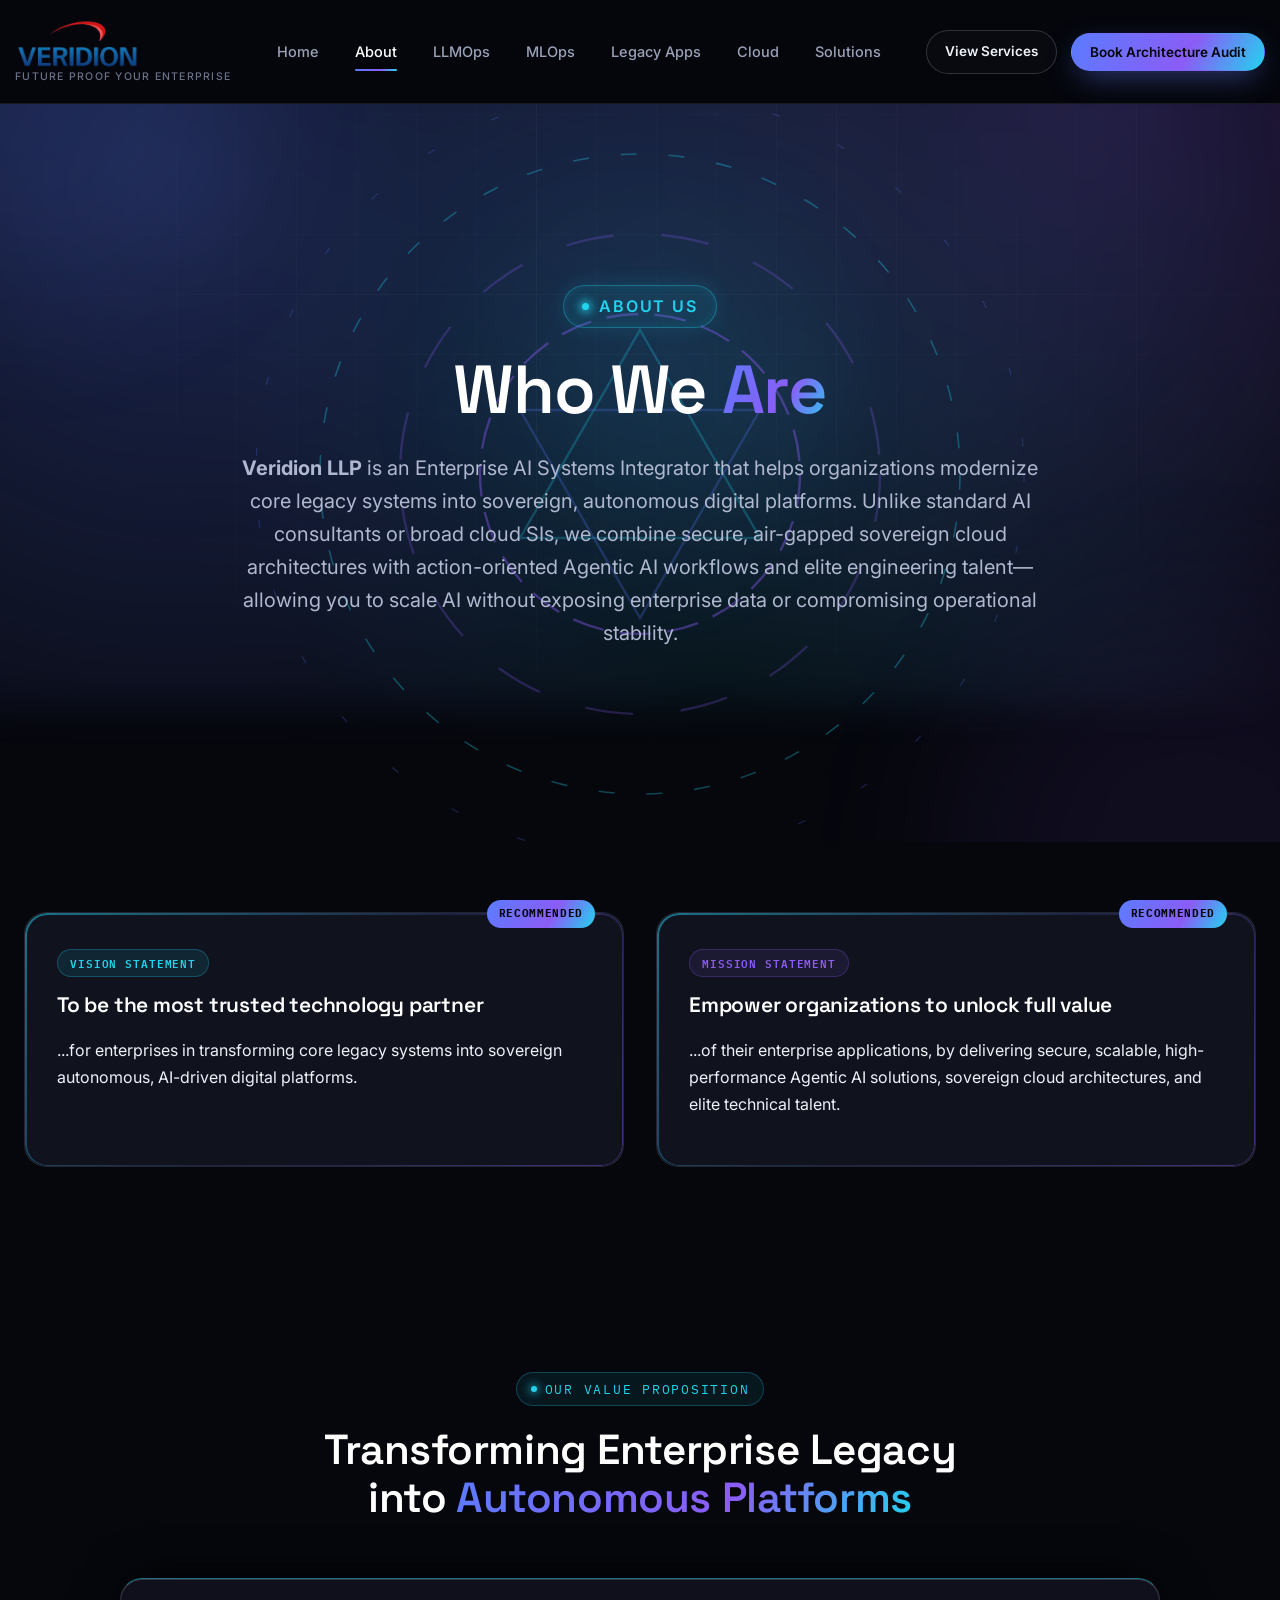
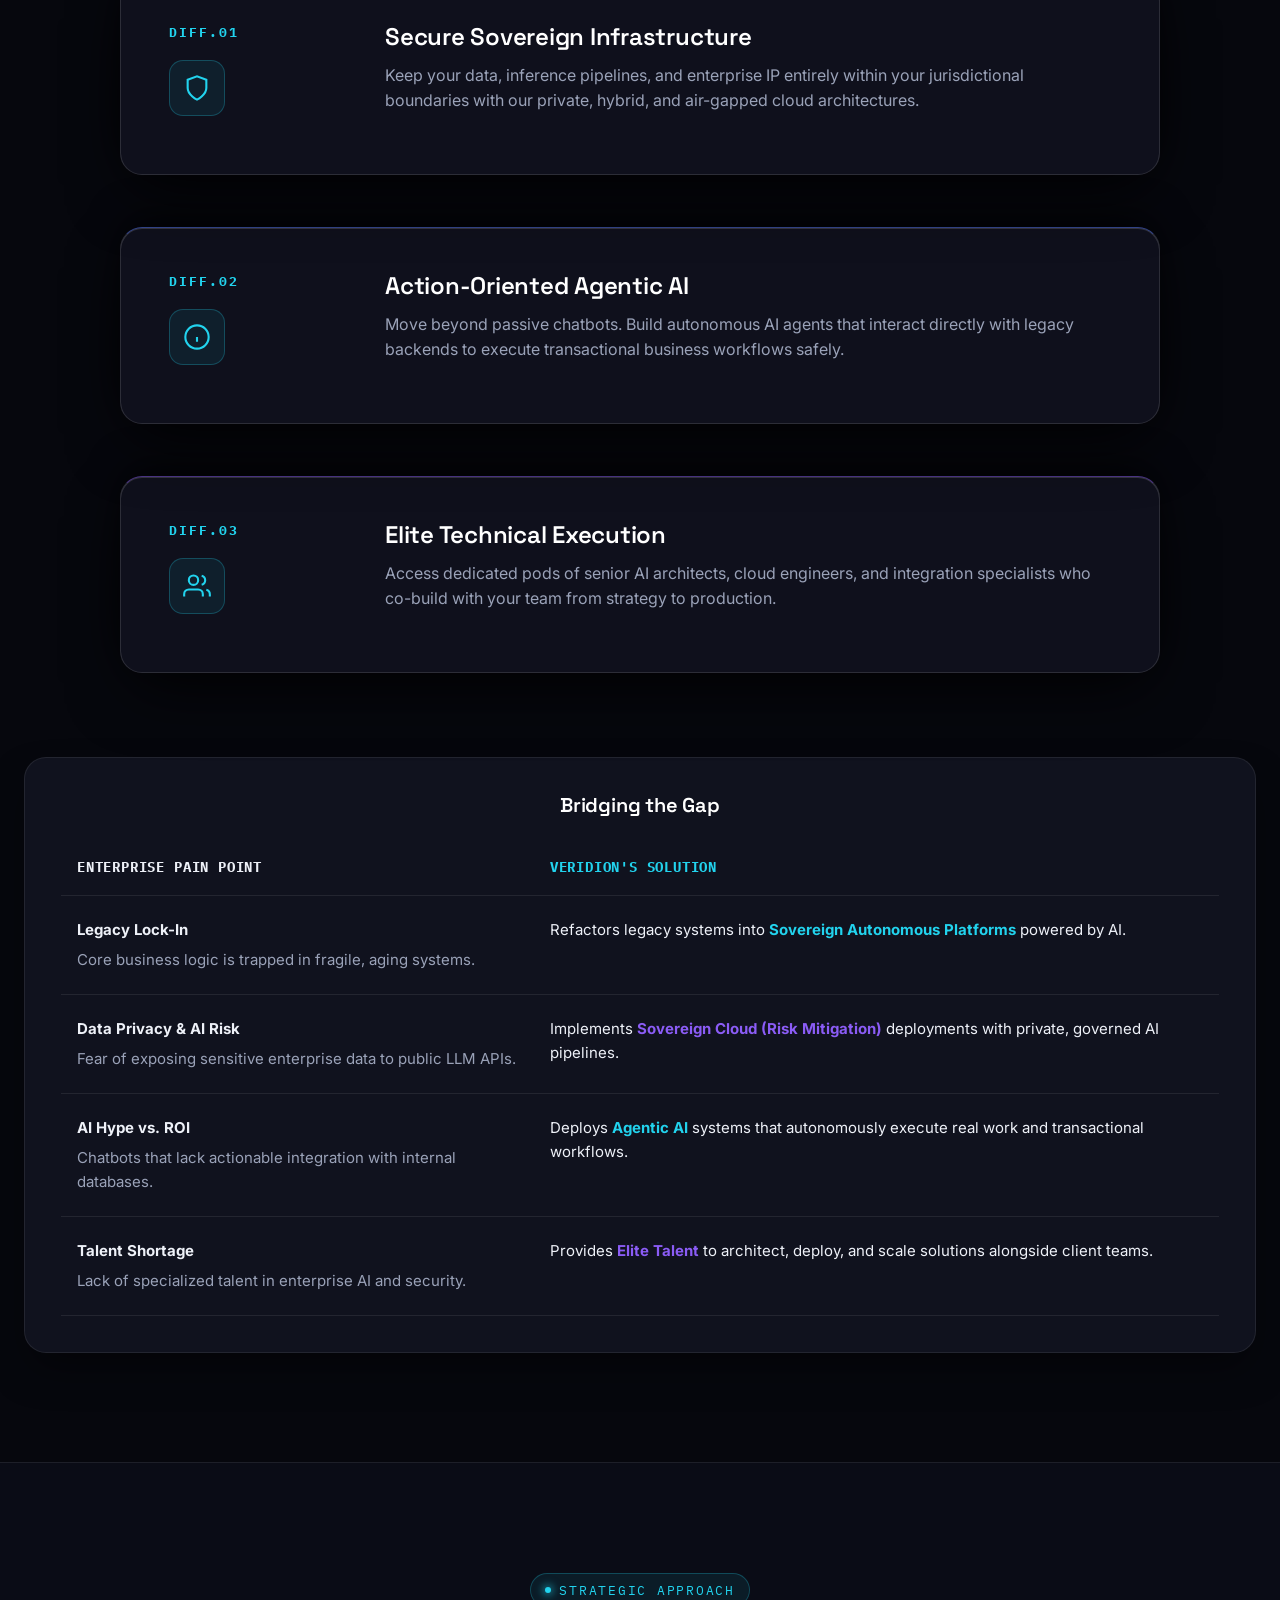
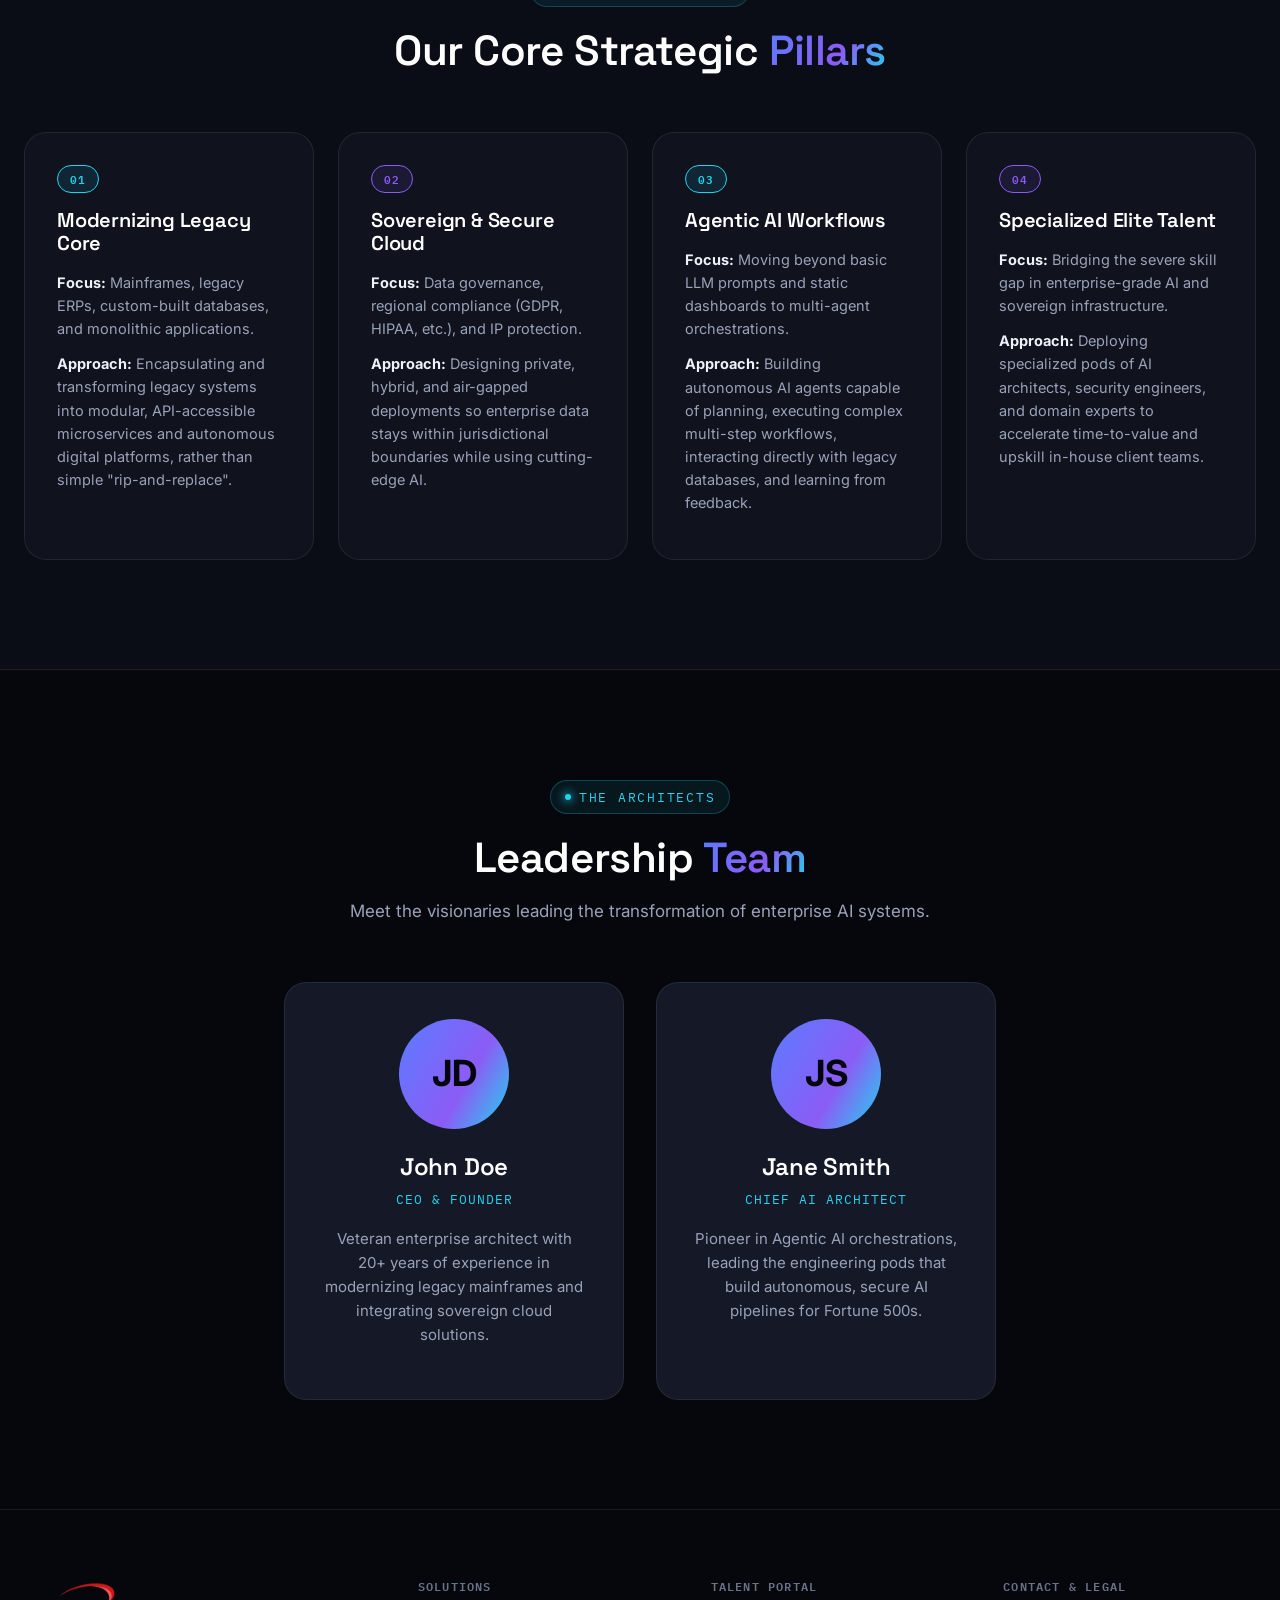
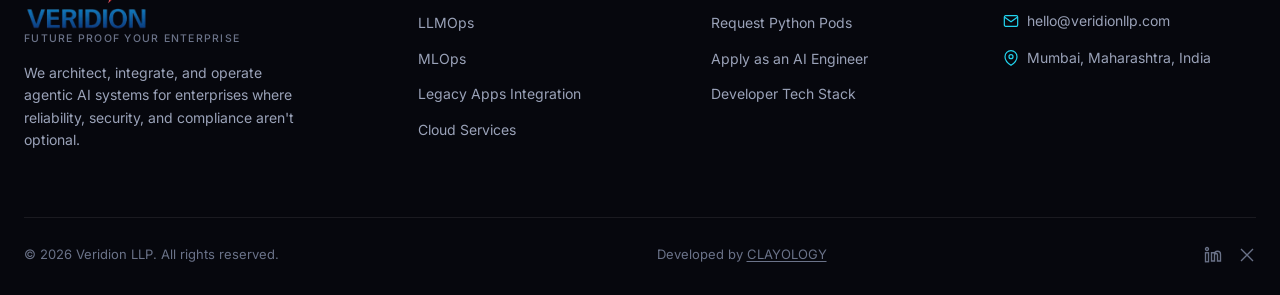
==== commit 30c13dc9: "page add" ====
--- a/about.html
+++ b/about.html
@@ -28,6 +28,7 @@
                 <span> <img src="img/logoimg.png" alt="logo-chip"><small>FUTURE PROOF YOUR ENTERPRISE</small></span>
             </a>
             <nav class="nav-links">
+                <a href="index.html">Home</a>
                 <a href="about.html">About</a>
                 <a href="services.html#llmops">LLMOps</a>
                 <a href="services.html#mlops">MLOps</a>
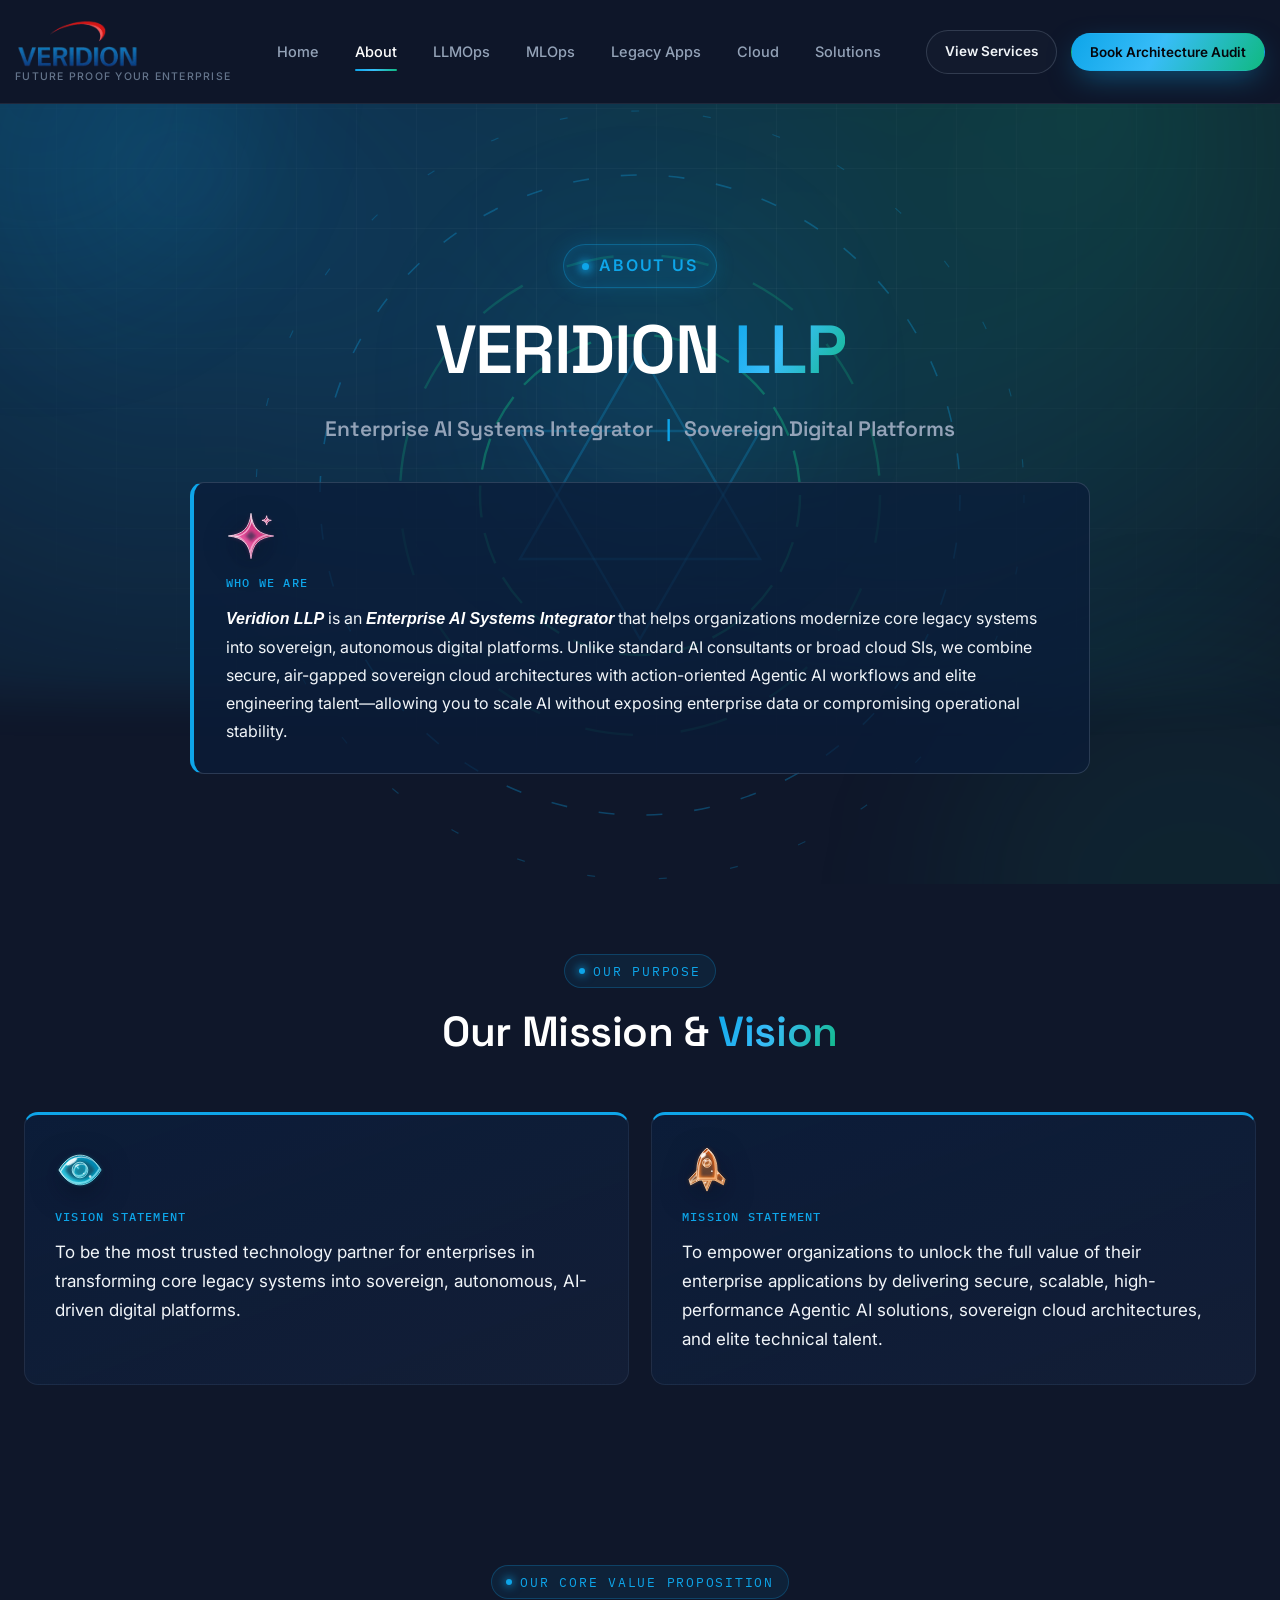
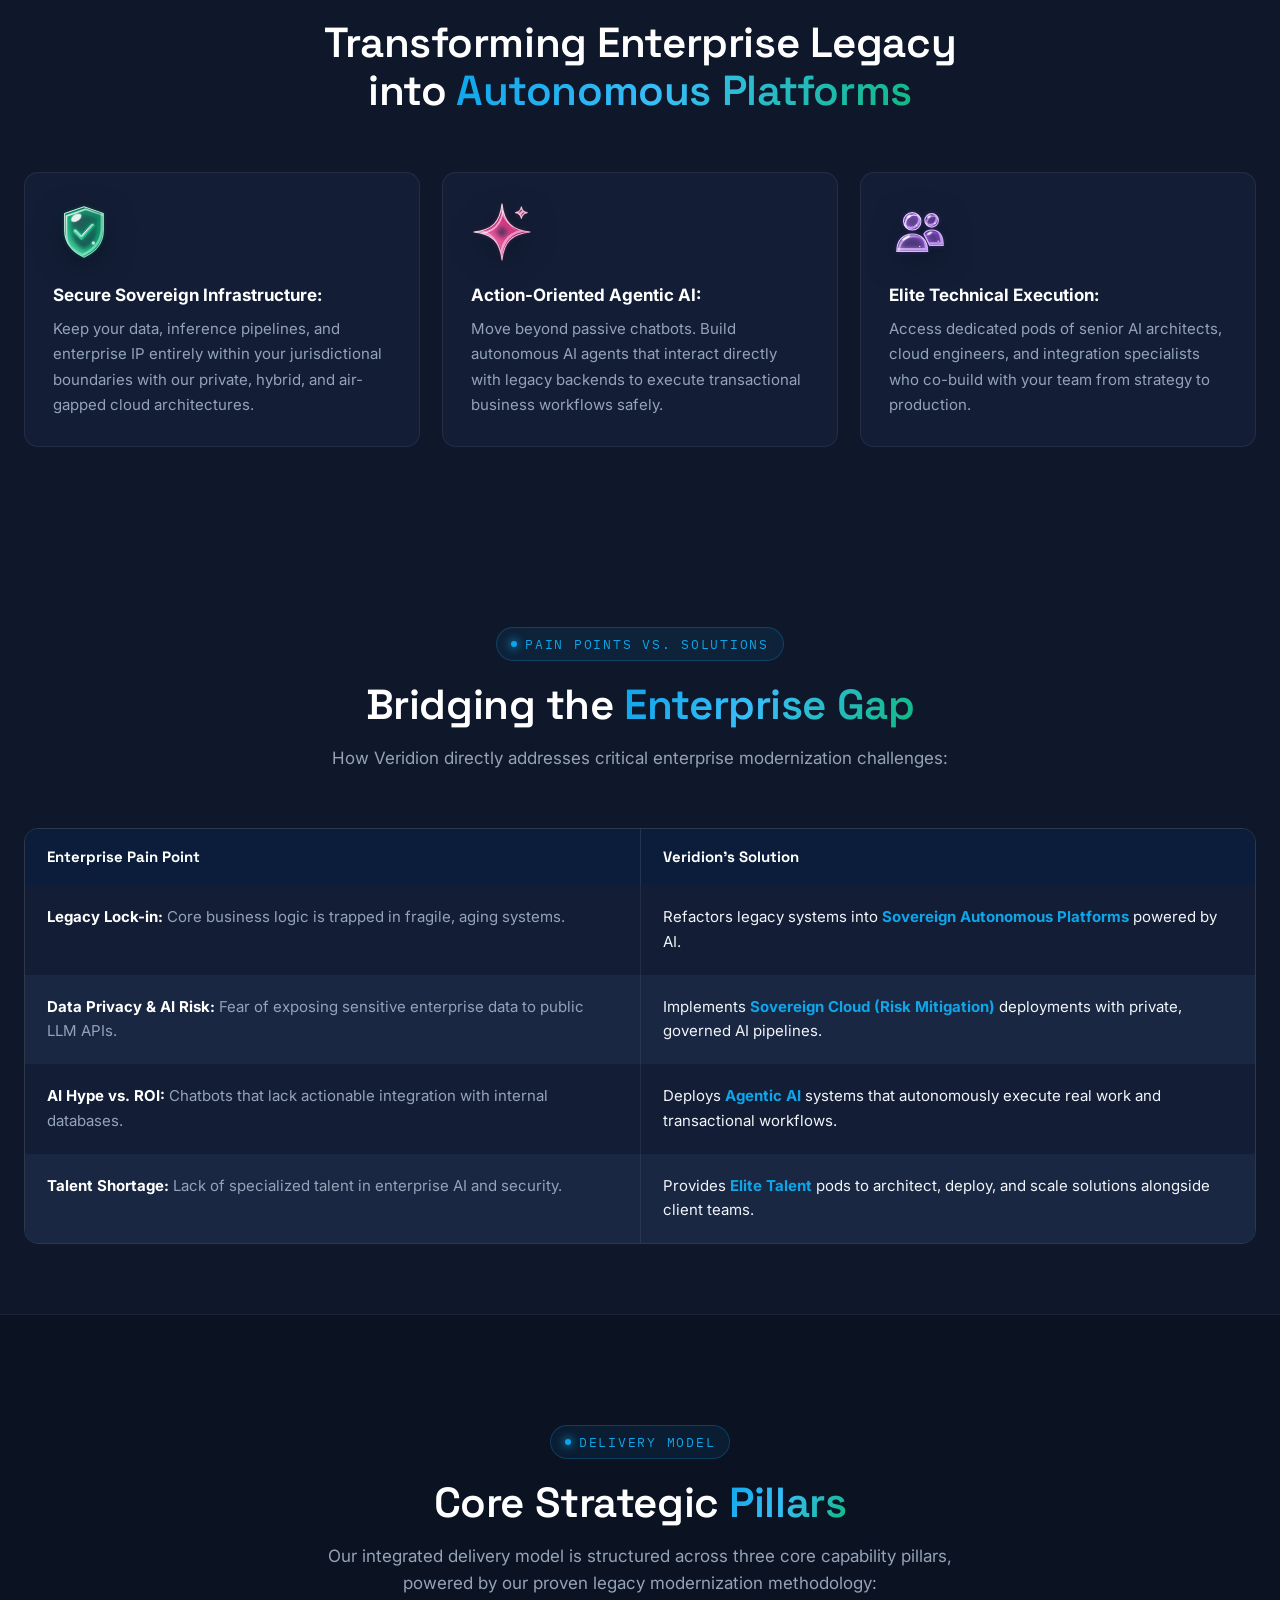
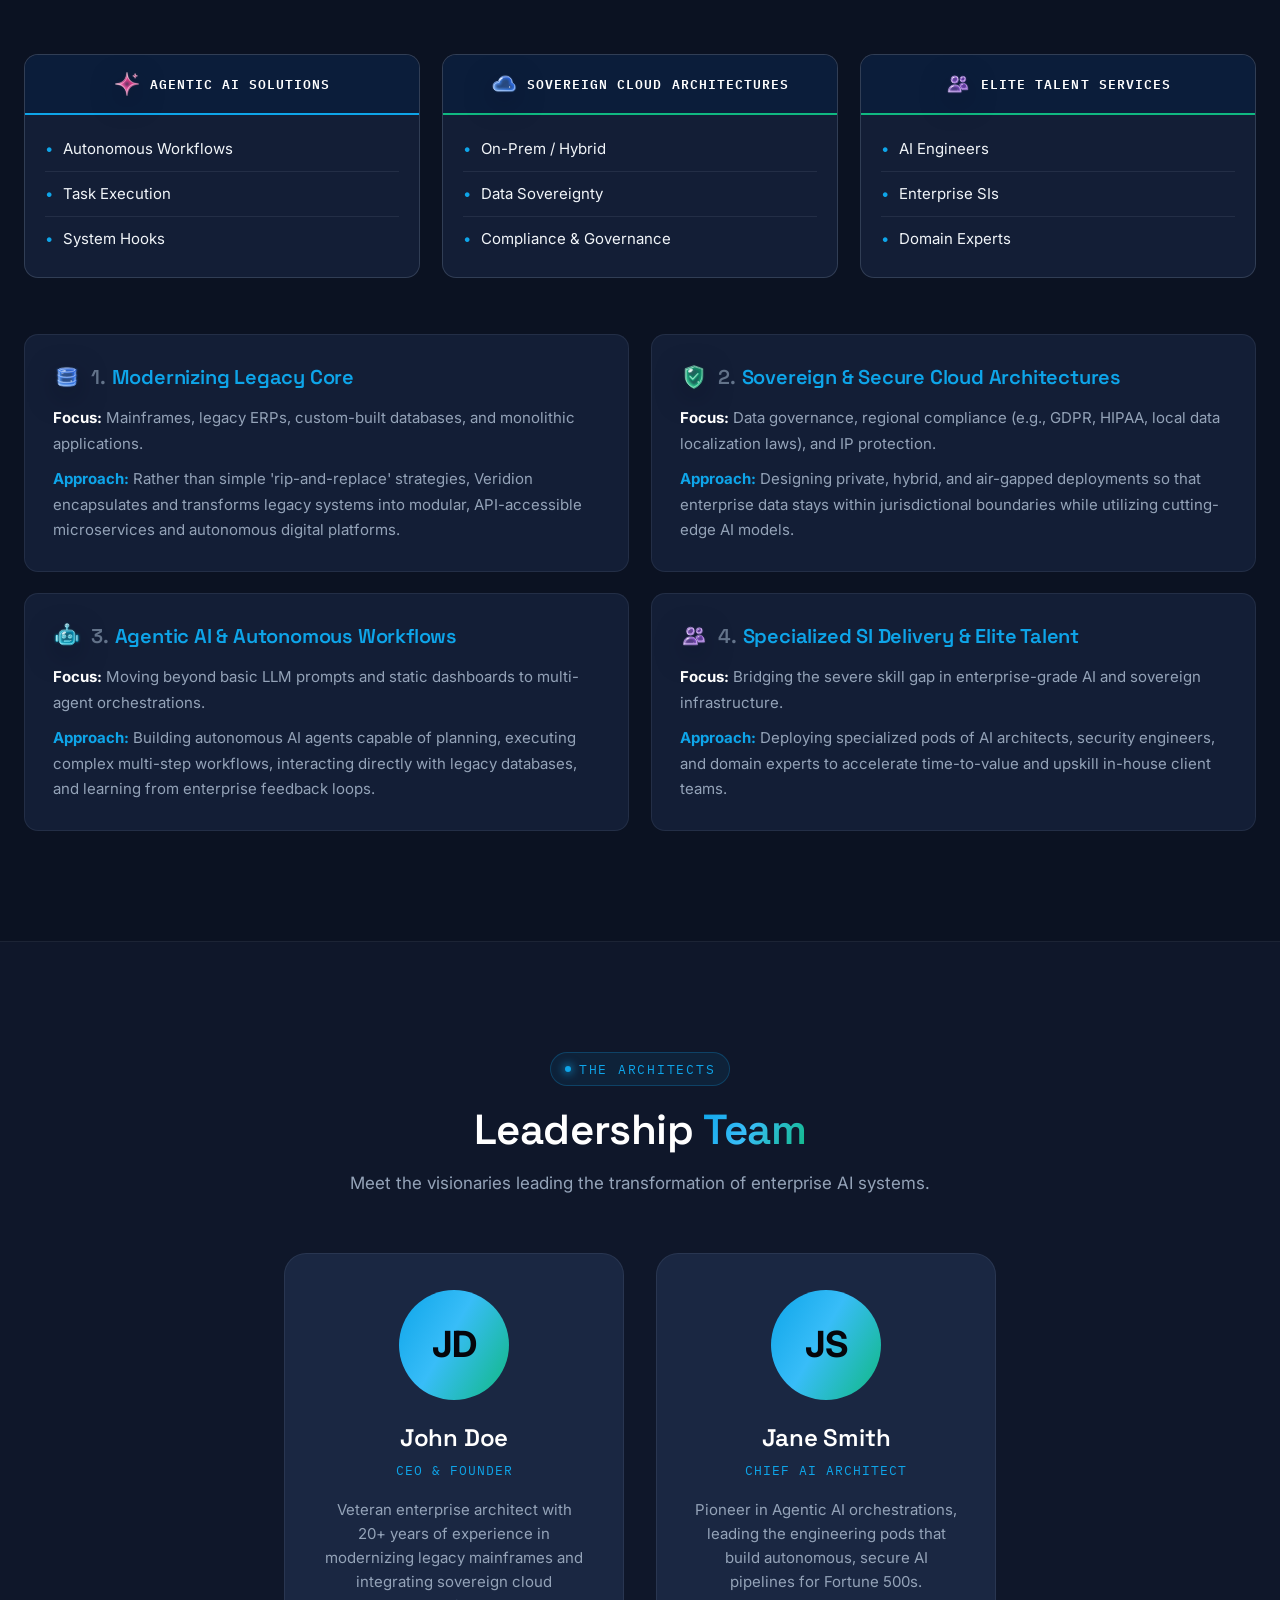
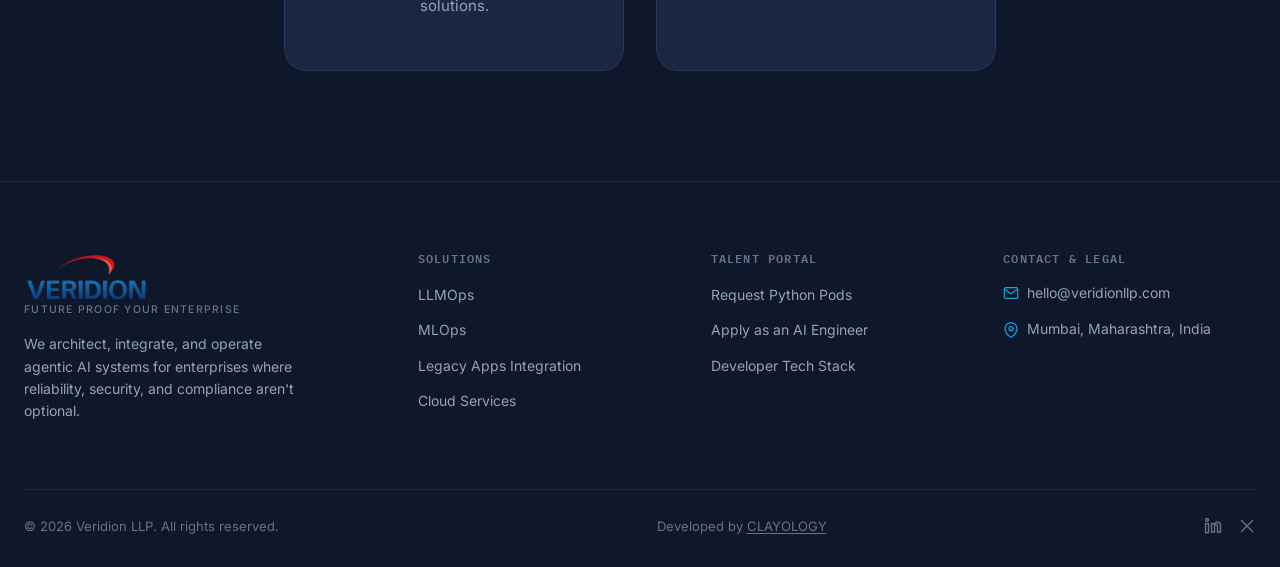
==== commit 3acba3e5: "add" ====
--- a/about.html
+++ b/about.html
@@ -4,7 +4,7 @@
 <head>
   <meta charset="UTF-8">
   <meta name="viewport" content="width=device-width, initial-scale=1.0">
-  <title>Veridion LLP — Architecting the Future of Enterprise AI Operations</title>
+  <title>About Veridion LLP | Enterprise AI Systems Integrator</title>
   <meta name="description"
     content="Veridion LLP is an Enterprise AI Systems Integrator delivering agentic AI orchestration, LLMOps infrastructure, and secure legacy system integration for the enterprise.">
   <link rel="preconnect" href="https://fonts.googleapis.com">
@@ -16,6 +16,7 @@
 </head>
 
 <body>
+  <!-- glass-icons:start --><svg class="gi-sprite" xmlns="http://www.w3.org/2000/svg" aria-hidden="true" focusable="false" style="position:absolute;width:0;height:0;overflow:hidden"><defs><linearGradient id="giClear-cyan" gradientUnits="userSpaceOnUse" x1="8" y1="6" x2="56" y2="58"><stop offset="0" stop-color="#FFFFFF" stop-opacity="0.22"/><stop offset="0.5" stop-color="#A5F3FC" stop-opacity="0.08"/><stop offset="1" stop-color="#67E8F9" stop-opacity="0.16"/></linearGradient><linearGradient id="giEdge-cyan" gradientUnits="userSpaceOnUse" x1="6" y1="58" x2="58" y2="6"><stop offset="0" stop-color="#67E8F9"/><stop offset="0.45" stop-color="#06B6D4"/><stop offset="1" stop-color="#0369A1"/></linearGradient><linearGradient id="giRim-cyan" gradientUnits="userSpaceOnUse" x1="6" y1="6" x2="58" y2="58"><stop offset="0" stop-color="#FFFFFF"/><stop offset="0.5" stop-color="#A5F3FC"/><stop offset="1" stop-color="#67E8F9"/></linearGradient><linearGradient id="giClear-blue" gradientUnits="userSpaceOnUse" x1="8" y1="6" x2="56" y2="58"><stop offset="0" stop-color="#FFFFFF" stop-opacity="0.22"/><stop offset="0.5" stop-color="#BFDBFE" stop-opacity="0.08"/><stop offset="1" stop-color="#93C5FD" stop-opacity="0.16"/></linearGradient><linearGradient id="giEdge-blue" gradientUnits="userSpaceOnUse" x1="6" y1="58" x2="58" y2="6"><stop offset="0" stop-color="#93C5FD"/><stop offset="0.45" stop-color="#3B82F6"/><stop offset="1" stop-color="#1D4ED8"/></linearGradient><linearGradient id="giRim-blue" gradientUnits="userSpaceOnUse" x1="6" y1="6" x2="58" y2="58"><stop offset="0" stop-color="#FFFFFF"/><stop offset="0.5" stop-color="#BFDBFE"/><stop offset="1" stop-color="#93C5FD"/></linearGradient><linearGradient id="giClear-indigo" gradientUnits="userSpaceOnUse" x1="8" y1="6" x2="56" y2="58"><stop offset="0" stop-color="#FFFFFF" stop-opacity="0.22"/><stop offset="0.5" stop-color="#C7D2FE" stop-opacity="0.08"/><stop offset="1" stop-color="#A5B4FC" stop-opacity="0.16"/></linearGradient><linearGradient id="giEdge-indigo" gradientUnits="userSpaceOnUse" x1="6" y1="58" x2="58" y2="6"><stop offset="0" stop-color="#A5B4FC"/><stop offset="0.45" stop-color="#6366F1"/><stop offset="1" stop-color="#4338CA"/></linearGradient><linearGradient id="giRim-indigo" gradientUnits="userSpaceOnUse" x1="6" y1="6" x2="58" y2="58"><stop offset="0" stop-color="#FFFFFF"/><stop offset="0.5" stop-color="#C7D2FE"/><stop offset="1" stop-color="#A5B4FC"/></linearGradient><linearGradient id="giClear-violet" gradientUnits="userSpaceOnUse" x1="8" y1="6" x2="56" y2="58"><stop offset="0" stop-color="#FFFFFF" stop-opacity="0.22"/><stop offset="0.5" stop-color="#E9D5FF" stop-opacity="0.08"/><stop offset="1" stop-color="#D8B4FE" stop-opacity="0.16"/></linearGradient><linearGradient id="giEdge-violet" gradientUnits="userSpaceOnUse" x1="6" y1="58" x2="58" y2="6"><stop offset="0" stop-color="#D8B4FE"/><stop offset="0.45" stop-color="#A855F7"/><stop offset="1" stop-color="#7E22CE"/></linearGradient><linearGradient id="giRim-violet" gradientUnits="userSpaceOnUse" x1="6" y1="6" x2="58" y2="58"><stop offset="0" stop-color="#FFFFFF"/><stop offset="0.5" stop-color="#E9D5FF"/><stop offset="1" stop-color="#D8B4FE"/></linearGradient><linearGradient id="giClear-pink" gradientUnits="userSpaceOnUse" x1="8" y1="6" x2="56" y2="58"><stop offset="0" stop-color="#FFFFFF" stop-opacity="0.22"/><stop offset="0.5" stop-color="#FBCFE8" stop-opacity="0.08"/><stop offset="1" stop-color="#F9A8D4" stop-opacity="0.16"/></linearGradient><linearGradient id="giEdge-pink" gradientUnits="userSpaceOnUse" x1="6" y1="58" x2="58" y2="6"><stop offset="0" stop-color="#F9A8D4"/><stop offset="0.45" stop-color="#EC4899"/><stop offset="1" stop-color="#BE185D"/></linearGradient><linearGradient id="giRim-pink" gradientUnits="userSpaceOnUse" x1="6" y1="6" x2="58" y2="58"><stop offset="0" stop-color="#FFFFFF"/><stop offset="0.5" stop-color="#FBCFE8"/><stop offset="1" stop-color="#F9A8D4"/></linearGradient><linearGradient id="giClear-rose" gradientUnits="userSpaceOnUse" x1="8" y1="6" x2="56" y2="58"><stop offset="0" stop-color="#FFFFFF" stop-opacity="0.22"/><stop offset="0.5" stop-color="#FECDD3" stop-opacity="0.08"/><stop offset="1" stop-color="#FDA4AF" stop-opacity="0.16"/></linearGradient><linearGradient id="giEdge-rose" gradientUnits="userSpaceOnUse" x1="6" y1="58" x2="58" y2="6"><stop offset="0" stop-color="#FDA4AF"/><stop offset="0.45" stop-color="#F43F5E"/><stop offset="1" stop-color="#BE123C"/></linearGradient><linearGradient id="giRim-rose" gradientUnits="userSpaceOnUse" x1="6" y1="6" x2="58" y2="58"><stop offset="0" stop-color="#FFFFFF"/><stop offset="0.5" stop-color="#FECDD3"/><stop offset="1" stop-color="#FDA4AF"/></linearGradient><linearGradient id="giClear-orange" gradientUnits="userSpaceOnUse" x1="8" y1="6" x2="56" y2="58"><stop offset="0" stop-color="#FFFFFF" stop-opacity="0.22"/><stop offset="0.5" stop-color="#FED7AA" stop-opacity="0.08"/><stop offset="1" stop-color="#FDBA74" stop-opacity="0.16"/></linearGradient><linearGradient id="giEdge-orange" gradientUnits="userSpaceOnUse" x1="6" y1="58" x2="58" y2="6"><stop offset="0" stop-color="#FDBA74"/><stop offset="0.45" stop-color="#F97316"/><stop offset="1" stop-color="#C2410C"/></linearGradient><linearGradient id="giRim-orange" gradientUnits="userSpaceOnUse" x1="6" y1="6" x2="58" y2="58"><stop offset="0" stop-color="#FFFFFF"/><stop offset="0.5" stop-color="#FED7AA"/><stop offset="1" stop-color="#FDBA74"/></linearGradient><linearGradient id="giClear-gold" gradientUnits="userSpaceOnUse" x1="8" y1="6" x2="56" y2="58"><stop offset="0" stop-color="#FFFFFF" stop-opacity="0.22"/><stop offset="0.5" stop-color="#FEF3C7" stop-opacity="0.08"/><stop offset="1" stop-color="#FDE68A" stop-opacity="0.16"/></linearGradient><linearGradient id="giEdge-gold" gradientUnits="userSpaceOnUse" x1="6" y1="58" x2="58" y2="6"><stop offset="0" stop-color="#FDE68A"/><stop offset="0.45" stop-color="#F59E0B"/><stop offset="1" stop-color="#B45309"/></linearGradient><linearGradient id="giRim-gold" gradientUnits="userSpaceOnUse" x1="6" y1="6" x2="58" y2="58"><stop offset="0" stop-color="#FFFFFF"/><stop offset="0.5" stop-color="#FEF3C7"/><stop offset="1" stop-color="#FDE68A"/></linearGradient><linearGradient id="giClear-emerald" gradientUnits="userSpaceOnUse" x1="8" y1="6" x2="56" y2="58"><stop offset="0" stop-color="#FFFFFF" stop-opacity="0.22"/><stop offset="0.5" stop-color="#A7F3D0" stop-opacity="0.08"/><stop offset="1" stop-color="#6EE7B7" stop-opacity="0.16"/></linearGradient><linearGradient id="giEdge-emerald" gradientUnits="userSpaceOnUse" x1="6" y1="58" x2="58" y2="6"><stop offset="0" stop-color="#6EE7B7"/><stop offset="0.45" stop-color="#10B981"/><stop offset="1" stop-color="#047857"/></linearGradient><linearGradient id="giRim-emerald" gradientUnits="userSpaceOnUse" x1="6" y1="6" x2="58" y2="58"><stop offset="0" stop-color="#FFFFFF"/><stop offset="0.5" stop-color="#A7F3D0"/><stop offset="1" stop-color="#6EE7B7"/></linearGradient><linearGradient id="giClear-teal" gradientUnits="userSpaceOnUse" x1="8" y1="6" x2="56" y2="58"><stop offset="0" stop-color="#FFFFFF" stop-opacity="0.22"/><stop offset="0.5" stop-color="#99F6E4" stop-opacity="0.08"/><stop offset="1" stop-color="#5EEAD4" stop-opacity="0.16"/></linearGradient><linearGradient id="giEdge-teal" gradientUnits="userSpaceOnUse" x1="6" y1="58" x2="58" y2="6"><stop offset="0" stop-color="#5EEAD4"/><stop offset="0.45" stop-color="#14B8A6"/><stop offset="1" stop-color="#0F766E"/></linearGradient><linearGradient id="giRim-teal" gradientUnits="userSpaceOnUse" x1="6" y1="6" x2="58" y2="58"><stop offset="0" stop-color="#FFFFFF"/><stop offset="0.5" stop-color="#99F6E4"/><stop offset="1" stop-color="#5EEAD4"/></linearGradient><linearGradient id="giSpec" gradientUnits="userSpaceOnUse" x1="6" y1="4" x2="40" y2="40"><stop offset="0" stop-color="#FFFFFF" stop-opacity="1"/><stop offset="0.6" stop-color="#FFFFFF" stop-opacity="0.5"/><stop offset="1" stop-color="#FFFFFF" stop-opacity="0"/></linearGradient><filter id="giGlow" filterUnits="userSpaceOnUse" x="-12" y="-12" width="88" height="88"><feGaussianBlur stdDeviation="2.6"/></filter><filter id="giBlur2" filterUnits="userSpaceOnUse" x="-12" y="-12" width="88" height="88"><feGaussianBlur stdDeviation="2.2"/></filter><filter id="giBlur1" filterUnits="userSpaceOnUse" x="-12" y="-12" width="88" height="88"><feGaussianBlur stdDeviation="0.8"/></filter></defs><symbol id="gi-shield" viewBox="0 0 64 64"><clipPath id="giC1"><path d="M32 6 L52 13 V30 C52 44 43 53 32 58 C21 53 12 44 12 30 V13 Z" clip-rule="evenodd"/></clipPath><path d="M32 6 L52 13 V30 C52 44 43 53 32 58 C21 53 12 44 12 30 V13 Z" fill="#10B981" opacity="0.32" filter="url(#giGlow)" fill-rule="evenodd"/><path d="M32 6 L52 13 V30 C52 44 43 53 32 58 C21 53 12 44 12 30 V13 Z" fill="url(#giClear-emerald)" fill-rule="evenodd"/><g clip-path="url(#giC1)"><path d="M32 6 L52 13 V30 C52 44 43 53 32 58 C21 53 12 44 12 30 V13 Z" fill="none" stroke="url(#giEdge-emerald)" stroke-width="13.6" opacity="0.95" filter="url(#giBlur2)"/><path d="M32 6 L52 13 V30 C52 44 43 53 32 58 C21 53 12 44 12 30 V13 Z" fill="none" stroke="#064E3B" stroke-width="2.4" opacity="0.6" filter="url(#giBlur1)"/><path d="M32 6 L52 13 V30 C52 44 43 53 32 58 C21 53 12 44 12 30 V13 Z" fill="none" stroke="#A7F3D0" stroke-width="2.6" opacity="0.6" filter="url(#giBlur1)" transform="translate(-1.6 -2.2)"/><path d="M32 6 L52 13 V30 C52 44 43 53 32 58 C21 53 12 44 12 30 V13 Z" fill="none" stroke="url(#giSpec)" stroke-width="1.7" transform="translate(1.9 2.5)"/><ellipse cx="24.0" cy="17.4" rx="6.0" ry="3.6" fill="#FFFFFF" opacity="0.9" transform="rotate(-32 24.0 17.4)" filter="url(#giBlur1)"/><circle cx="41.6" cy="43.4" r="1.8" fill="#FFFFFF" opacity="0.75"/></g><path d="M32 6 L52 13 V30 C52 44 43 53 32 58 C21 53 12 44 12 30 V13 Z" fill="none" stroke="url(#giRim-emerald)" stroke-width="1.1" opacity="0.9" stroke-linejoin="round"/><path d="M23 31 L29.5 37.5 L41 25" stroke-linecap="round" stroke-linejoin="round" fill="none" stroke="#10B981" stroke-opacity="0.42" stroke-width="8" filter="url(#giGlow)"/><path d="M23 31 L29.5 37.5 L41 25" stroke-linecap="round" stroke-linejoin="round" fill="none" stroke="url(#giEdge-emerald)" stroke-width="5"/><path d="M23 31 L29.5 37.5 L41 25" stroke-linecap="round" stroke-linejoin="round" fill="none" stroke="#FFFFFF" stroke-opacity="0.4" stroke-width="2.75" filter="url(#giBlur1)"/><path d="M23 31 L29.5 37.5 L41 25" stroke-linecap="round" stroke-linejoin="round" fill="none" stroke="#064E3B" stroke-opacity="0.5" stroke-width="0.80" transform="translate(0.7 1)"/><path d="M23 31 L29.5 37.5 L41 25" stroke-linecap="round" stroke-linejoin="round" fill="none" stroke="#FFFFFF" stroke-opacity="0.9" stroke-width="1.00" transform="translate(-0.6 -0.9)"/></symbol><symbol id="gi-lock" viewBox="0 0 64 64"><path d="M21 29 V21 A11 11 0 0 1 43 21 V29" stroke-linecap="round" stroke-linejoin="round" fill="none" stroke="#F59E0B" stroke-opacity="0.42" stroke-width="9" filter="url(#giGlow)"/><path d="M21 29 V21 A11 11 0 0 1 43 21 V29" stroke-linecap="round" stroke-linejoin="round" fill="none" stroke="url(#giEdge-gold)" stroke-width="6"/><path d="M21 29 V21 A11 11 0 0 1 43 21 V29" stroke-linecap="round" stroke-linejoin="round" fill="none" stroke="#FFFFFF" stroke-opacity="0.4" stroke-width="3.30" filter="url(#giBlur1)"/><path d="M21 29 V21 A11 11 0 0 1 43 21 V29" stroke-linecap="round" stroke-linejoin="round" fill="none" stroke="#78350F" stroke-opacity="0.5" stroke-width="0.96" transform="translate(0.7 1)"/><path d="M21 29 V21 A11 11 0 0 1 43 21 V29" stroke-linecap="round" stroke-linejoin="round" fill="none" stroke="#FFFFFF" stroke-opacity="0.9" stroke-width="1.20" transform="translate(-0.6 -0.9)"/><clipPath id="giC2"><path d="M20 28 H44 A8 8 0 0 1 52 36 V48 A8 8 0 0 1 44 56 H20 A8 8 0 0 1 12 48 V36 A8 8 0 0 1 20 28 Z" clip-rule="evenodd"/></clipPath><path d="M20 28 H44 A8 8 0 0 1 52 36 V48 A8 8 0 0 1 44 56 H20 A8 8 0 0 1 12 48 V36 A8 8 0 0 1 20 28 Z" fill="#F59E0B" opacity="0.32" filter="url(#giGlow)" fill-rule="evenodd"/><path d="M20 28 H44 A8 8 0 0 1 52 36 V48 A8 8 0 0 1 44 56 H20 A8 8 0 0 1 12 48 V36 A8 8 0 0 1 20 28 Z" fill="url(#giClear-gold)" fill-rule="evenodd"/><g clip-path="url(#giC2)"><path d="M20 28 H44 A8 8 0 0 1 52 36 V48 A8 8 0 0 1 44 56 H20 A8 8 0 0 1 12 48 V36 A8 8 0 0 1 20 28 Z" fill="none" stroke="url(#giEdge-gold)" stroke-width="9.5" opacity="0.95" filter="url(#giBlur2)"/><path d="M20 28 H44 A8 8 0 0 1 52 36 V48 A8 8 0 0 1 44 56 H20 A8 8 0 0 1 12 48 V36 A8 8 0 0 1 20 28 Z" fill="none" stroke="#78350F" stroke-width="2.4" opacity="0.6" filter="url(#giBlur1)"/><path d="M20 28 H44 A8 8 0 0 1 52 36 V48 A8 8 0 0 1 44 56 H20 A8 8 0 0 1 12 48 V36 A8 8 0 0 1 20 28 Z" fill="none" stroke="#FEF3C7" stroke-width="2.6" opacity="0.6" filter="url(#giBlur1)" transform="translate(-1.6 -2.2)"/><path d="M20 28 H44 A8 8 0 0 1 52 36 V48 A8 8 0 0 1 44 56 H20 A8 8 0 0 1 12 48 V36 A8 8 0 0 1 20 28 Z" fill="none" stroke="url(#giSpec)" stroke-width="1.7" transform="translate(1.9 2.5)"/><ellipse cx="24.0" cy="34.2" rx="6.0" ry="2.0" fill="#FFFFFF" opacity="0.9" transform="rotate(-32 24.0 34.2)" filter="url(#giBlur1)"/><circle cx="41.6" cy="48.2" r="1.3" fill="#FFFFFF" opacity="0.75"/></g><path d="M20 28 H44 A8 8 0 0 1 52 36 V48 A8 8 0 0 1 44 56 H20 A8 8 0 0 1 12 48 V36 A8 8 0 0 1 20 28 Z" fill="none" stroke="url(#giRim-gold)" stroke-width="1.1" opacity="0.9" stroke-linejoin="round"/><path d="M32 38 V46" stroke-linecap="round" stroke-linejoin="round" fill="none" stroke="#F59E0B" stroke-opacity="0.42" stroke-width="8" filter="url(#giGlow)"/><path d="M32 38 V46" stroke-linecap="round" stroke-linejoin="round" fill="none" stroke="url(#giEdge-gold)" stroke-width="5"/><path d="M32 38 V46" stroke-linecap="round" stroke-linejoin="round" fill="none" stroke="#FFFFFF" stroke-opacity="0.4" stroke-width="2.75" filter="url(#giBlur1)"/><path d="M32 38 V46" stroke-linecap="round" stroke-linejoin="round" fill="none" stroke="#78350F" stroke-opacity="0.5" stroke-width="0.80" transform="translate(0.7 1)"/><path d="M32 38 V46" stroke-linecap="round" stroke-linejoin="round" fill="none" stroke="#FFFFFF" stroke-opacity="0.9" stroke-width="1.00" transform="translate(-0.6 -0.9)"/></symbol><symbol id="gi-users" viewBox="0 0 64 64"><clipPath id="giC3"><path d="M37 20 a7 7 0 1 0 14 0 a7 7 0 1 0 -14 0 Z" clip-rule="evenodd"/></clipPath><path d="M37 20 a7 7 0 1 0 14 0 a7 7 0 1 0 -14 0 Z" fill="#A855F7" opacity="0.32" filter="url(#giGlow)" fill-rule="evenodd"/><path d="M37 20 a7 7 0 1 0 14 0 a7 7 0 1 0 -14 0 Z" fill="url(#giClear-violet)" fill-rule="evenodd"/><g clip-path="url(#giC3)"><path d="M37 20 a7 7 0 1 0 14 0 a7 7 0 1 0 -14 0 Z" fill="none" stroke="url(#giEdge-violet)" stroke-width="4.8" opacity="0.95" filter="url(#giBlur2)"/><path d="M37 20 a7 7 0 1 0 14 0 a7 7 0 1 0 -14 0 Z" fill="none" stroke="#4C1D95" stroke-width="2.4" opacity="0.6" filter="url(#giBlur1)"/><path d="M37 20 a7 7 0 1 0 14 0 a7 7 0 1 0 -14 0 Z" fill="none" stroke="#E9D5FF" stroke-width="2.6" opacity="0.6" filter="url(#giBlur1)" transform="translate(-1.6 -2.2)"/><path d="M37 20 a7 7 0 1 0 14 0 a7 7 0 1 0 -14 0 Z" fill="none" stroke="url(#giSpec)" stroke-width="1.7" transform="translate(1.9 2.5)"/><ellipse cx="41.2" cy="16.1" rx="2.1" ry="1.2" fill="#FFFFFF" opacity="0.9" transform="rotate(-32 41.2 16.1)" filter="url(#giBlur1)"/><circle cx="47.4" cy="23.1" r="0.8" fill="#FFFFFF" opacity="0.75"/></g><path d="M37 20 a7 7 0 1 0 14 0 a7 7 0 1 0 -14 0 Z" fill="none" stroke="url(#giRim-violet)" stroke-width="1.1" opacity="0.9" stroke-linejoin="round"/><clipPath id="giC4"><path d="M36 34 C38 31 41 30 44 30 C51 30 56 35 56 46 H42 Z" clip-rule="evenodd"/></clipPath><path d="M36 34 C38 31 41 30 44 30 C51 30 56 35 56 46 H42 Z" fill="#A855F7" opacity="0.32" filter="url(#giGlow)" fill-rule="evenodd"/><path d="M36 34 C38 31 41 30 44 30 C51 30 56 35 56 46 H42 Z" fill="url(#giClear-violet)" fill-rule="evenodd"/><g clip-path="url(#giC4)"><path d="M36 34 C38 31 41 30 44 30 C51 30 56 35 56 46 H42 Z" fill="none" stroke="url(#giEdge-violet)" stroke-width="5.4" opacity="0.95" filter="url(#giBlur2)"/><path d="M36 34 C38 31 41 30 44 30 C51 30 56 35 56 46 H42 Z" fill="none" stroke="#4C1D95" stroke-width="2.4" opacity="0.6" filter="url(#giBlur1)"/><path d="M36 34 C38 31 41 30 44 30 C51 30 56 35 56 46 H42 Z" fill="none" stroke="#E9D5FF" stroke-width="2.6" opacity="0.6" filter="url(#giBlur1)" transform="translate(-1.6 -2.2)"/><path d="M36 34 C38 31 41 30 44 30 C51 30 56 35 56 46 H42 Z" fill="none" stroke="url(#giSpec)" stroke-width="1.7" transform="translate(1.9 2.5)"/><ellipse cx="42.0" cy="33.5" rx="3.0" ry="1.2" fill="#FFFFFF" opacity="0.9" transform="rotate(-32 42.0 33.5)" filter="url(#giBlur1)"/><circle cx="50.8" cy="41.5" r="0.8" fill="#FFFFFF" opacity="0.75"/></g><path d="M36 34 C38 31 41 30 44 30 C51 30 56 35 56 46 H42 Z" fill="none" stroke="url(#giRim-violet)" stroke-width="1.1" opacity="0.9" stroke-linejoin="round"/><clipPath id="giC5"><path d="M15 21 a9 9 0 1 0 18 0 a9 9 0 1 0 -18 0 Z" clip-rule="evenodd"/></clipPath><path d="M15 21 a9 9 0 1 0 18 0 a9 9 0 1 0 -18 0 Z" fill="#A855F7" opacity="0.32" filter="url(#giGlow)" fill-rule="evenodd"/><path d="M15 21 a9 9 0 1 0 18 0 a9 9 0 1 0 -18 0 Z" fill="url(#giClear-violet)" fill-rule="evenodd"/><g clip-path="url(#giC5)"><path d="M15 21 a9 9 0 1 0 18 0 a9 9 0 1 0 -18 0 Z" fill="none" stroke="url(#giEdge-violet)" stroke-width="6.1" opacity="0.95" filter="url(#giBlur2)"/><path d="M15 21 a9 9 0 1 0 18 0 a9 9 0 1 0 -18 0 Z" fill="none" stroke="#4C1D95" stroke-width="2.4" opacity="0.6" filter="url(#giBlur1)"/><path d="M15 21 a9 9 0 1 0 18 0 a9 9 0 1 0 -18 0 Z" fill="none" stroke="#E9D5FF" stroke-width="2.6" opacity="0.6" filter="url(#giBlur1)" transform="translate(-1.6 -2.2)"/><path d="M15 21 a9 9 0 1 0 18 0 a9 9 0 1 0 -18 0 Z" fill="none" stroke="url(#giSpec)" stroke-width="1.7" transform="translate(1.9 2.5)"/><ellipse cx="20.4" cy="16.0" rx="2.7" ry="1.3" fill="#FFFFFF" opacity="0.9" transform="rotate(-32 20.4 16.0)" filter="url(#giBlur1)"/><circle cx="28.3" cy="25.0" r="0.8" fill="#FFFFFF" opacity="0.75"/></g><path d="M15 21 a9 9 0 1 0 18 0 a9 9 0 1 0 -18 0 Z" fill="none" stroke="url(#giRim-violet)" stroke-width="1.1" opacity="0.9" stroke-linejoin="round"/><clipPath id="giC6"><path d="M8 52 C8 40 15 34 24 34 C33 34 40 40 40 52 Z" clip-rule="evenodd"/></clipPath><path d="M8 52 C8 40 15 34 24 34 C33 34 40 40 40 52 Z" fill="#A855F7" opacity="0.32" filter="url(#giGlow)" fill-rule="evenodd"/><path d="M8 52 C8 40 15 34 24 34 C33 34 40 40 40 52 Z" fill="url(#giClear-violet)" fill-rule="evenodd"/><g clip-path="url(#giC6)"><path d="M8 52 C8 40 15 34 24 34 C33 34 40 40 40 52 Z" fill="none" stroke="url(#giEdge-violet)" stroke-width="6.1" opacity="0.95" filter="url(#giBlur2)"/><path d="M8 52 C8 40 15 34 24 34 C33 34 40 40 40 52 Z" fill="none" stroke="#4C1D95" stroke-width="2.4" opacity="0.6" filter="url(#giBlur1)"/><path d="M8 52 C8 40 15 34 24 34 C33 34 40 40 40 52 Z" fill="none" stroke="#E9D5FF" stroke-width="2.6" opacity="0.6" filter="url(#giBlur1)" transform="translate(-1.6 -2.2)"/><path d="M8 52 C8 40 15 34 24 34 C33 34 40 40 40 52 Z" fill="none" stroke="url(#giSpec)" stroke-width="1.7" transform="translate(1.9 2.5)"/><ellipse cx="17.6" cy="38.0" rx="4.8" ry="1.3" fill="#FFFFFF" opacity="0.9" transform="rotate(-32 17.6 38.0)" filter="url(#giBlur1)"/><circle cx="31.7" cy="47.0" r="0.8" fill="#FFFFFF" opacity="0.75"/></g><path d="M8 52 C8 40 15 34 24 34 C33 34 40 40 40 52 Z" fill="none" stroke="url(#giRim-violet)" stroke-width="1.1" opacity="0.9" stroke-linejoin="round"/></symbol><symbol id="gi-eye" viewBox="0 0 64 64"><clipPath id="giC7"><path d="M5 32 C13 18 23 13 32 13 C41 13 51 18 59 32 C51 46 41 51 32 51 C23 51 13 46 5 32 Z" clip-rule="evenodd"/></clipPath><path d="M5 32 C13 18 23 13 32 13 C41 13 51 18 59 32 C51 46 41 51 32 51 C23 51 13 46 5 32 Z" fill="#06B6D4" opacity="0.32" filter="url(#giGlow)" fill-rule="evenodd"/><path d="M5 32 C13 18 23 13 32 13 C41 13 51 18 59 32 C51 46 41 51 32 51 C23 51 13 46 5 32 Z" fill="url(#giClear-cyan)" fill-rule="evenodd"/><g clip-path="url(#giC7)"><path d="M5 32 C13 18 23 13 32 13 C41 13 51 18 59 32 C51 46 41 51 32 51 C23 51 13 46 5 32 Z" fill="none" stroke="url(#giEdge-cyan)" stroke-width="12.9" opacity="0.95" filter="url(#giBlur2)"/><path d="M5 32 C13 18 23 13 32 13 C41 13 51 18 59 32 C51 46 41 51 32 51 C23 51 13 46 5 32 Z" fill="none" stroke="#164E63" stroke-width="2.4" opacity="0.6" filter="url(#giBlur1)"/><path d="M5 32 C13 18 23 13 32 13 C41 13 51 18 59 32 C51 46 41 51 32 51 C23 51 13 46 5 32 Z" fill="none" stroke="#A5F3FC" stroke-width="2.6" opacity="0.6" filter="url(#giBlur1)" transform="translate(-1.6 -2.2)"/><path d="M5 32 C13 18 23 13 32 13 C41 13 51 18 59 32 C51 46 41 51 32 51 C23 51 13 46 5 32 Z" fill="none" stroke="url(#giSpec)" stroke-width="1.7" transform="translate(1.9 2.5)"/><ellipse cx="21.2" cy="21.4" rx="8.1" ry="2.7" fill="#FFFFFF" opacity="0.9" transform="rotate(-32 21.2 21.4)" filter="url(#giBlur1)"/><circle cx="45.0" cy="40.4" r="1.7" fill="#FFFFFF" opacity="0.75"/></g><path d="M5 32 C13 18 23 13 32 13 C41 13 51 18 59 32 C51 46 41 51 32 51 C23 51 13 46 5 32 Z" fill="none" stroke="url(#giRim-cyan)" stroke-width="1.1" opacity="0.9" stroke-linejoin="round"/><clipPath id="giC8"><path d="M22 32 a10 10 0 1 0 20 0 a10 10 0 1 0 -20 0 Z" clip-rule="evenodd"/></clipPath><path d="M22 32 a10 10 0 1 0 20 0 a10 10 0 1 0 -20 0 Z" fill="#06B6D4" opacity="0.32" filter="url(#giGlow)" fill-rule="evenodd"/><path d="M22 32 a10 10 0 1 0 20 0 a10 10 0 1 0 -20 0 Z" fill="url(#giClear-cyan)" fill-rule="evenodd"/><g clip-path="url(#giC8)"><path d="M22 32 a10 10 0 1 0 20 0 a10 10 0 1 0 -20 0 Z" fill="none" stroke="url(#giEdge-cyan)" stroke-width="6.8" opacity="0.95" filter="url(#giBlur2)"/><path d="M22 32 a10 10 0 1 0 20 0 a10 10 0 1 0 -20 0 Z" fill="none" stroke="#164E63" stroke-width="2.4" opacity="0.6" filter="url(#giBlur1)"/><path d="M22 32 a10 10 0 1 0 20 0 a10 10 0 1 0 -20 0 Z" fill="none" stroke="#A5F3FC" stroke-width="2.6" opacity="0.6" filter="url(#giBlur1)" transform="translate(-1.6 -2.2)"/><path d="M22 32 a10 10 0 1 0 20 0 a10 10 0 1 0 -20 0 Z" fill="none" stroke="url(#giSpec)" stroke-width="1.7" transform="translate(1.9 2.5)"/><ellipse cx="28.0" cy="26.4" rx="3.0" ry="1.4" fill="#FFFFFF" opacity="0.9" transform="rotate(-32 28.0 26.4)" filter="url(#giBlur1)"/><circle cx="36.8" cy="36.4" r="0.9" fill="#FFFFFF" opacity="0.75"/></g><path d="M22 32 a10 10 0 1 0 20 0 a10 10 0 1 0 -20 0 Z" fill="none" stroke="url(#giRim-cyan)" stroke-width="1.1" opacity="0.9" stroke-linejoin="round"/><path d="M29 29 L30 30" stroke-linecap="round" stroke-linejoin="round" fill="none" stroke="#06B6D4" stroke-opacity="0.42" stroke-width="6" filter="url(#giGlow)"/><path d="M29 29 L30 30" stroke-linecap="round" stroke-linejoin="round" fill="none" stroke="url(#giEdge-cyan)" stroke-width="3"/><path d="M29 29 L30 30" stroke-linecap="round" stroke-linejoin="round" fill="none" stroke="#FFFFFF" stroke-opacity="0.4" stroke-width="1.65" filter="url(#giBlur1)"/><path d="M29 29 L30 30" stroke-linecap="round" stroke-linejoin="round" fill="none" stroke="#164E63" stroke-opacity="0.5" stroke-width="0.60" transform="translate(0.7 1)"/><path d="M29 29 L30 30" stroke-linecap="round" stroke-linejoin="round" fill="none" stroke="#FFFFFF" stroke-opacity="0.9" stroke-width="0.70" transform="translate(-0.6 -0.9)"/></symbol><symbol id="gi-database" viewBox="0 0 64 64"><clipPath id="giC9"><path d="M12 16 C12 9 52 9 52 16 V48 C52 55 12 55 12 48 Z" clip-rule="evenodd"/></clipPath><path d="M12 16 C12 9 52 9 52 16 V48 C52 55 12 55 12 48 Z" fill="#3B82F6" opacity="0.32" filter="url(#giGlow)" fill-rule="evenodd"/><path d="M12 16 C12 9 52 9 52 16 V48 C52 55 12 55 12 48 Z" fill="url(#giClear-blue)" fill-rule="evenodd"/><g clip-path="url(#giC9)"><path d="M12 16 C12 9 52 9 52 16 V48 C52 55 12 55 12 48 Z" fill="none" stroke="url(#giEdge-blue)" stroke-width="13.6" opacity="0.95" filter="url(#giBlur2)"/><path d="M12 16 C12 9 52 9 52 16 V48 C52 55 12 55 12 48 Z" fill="none" stroke="#1E3A8A" stroke-width="2.4" opacity="0.6" filter="url(#giBlur1)"/><path d="M12 16 C12 9 52 9 52 16 V48 C52 55 12 55 12 48 Z" fill="none" stroke="#BFDBFE" stroke-width="2.6" opacity="0.6" filter="url(#giBlur1)" transform="translate(-1.6 -2.2)"/><path d="M12 16 C12 9 52 9 52 16 V48 C52 55 12 55 12 48 Z" fill="none" stroke="url(#giSpec)" stroke-width="1.7" transform="translate(1.9 2.5)"/><ellipse cx="24.0" cy="20.1" rx="6.0" ry="3.0" fill="#FFFFFF" opacity="0.9" transform="rotate(-32 24.0 20.1)" filter="url(#giBlur1)"/><circle cx="41.6" cy="41.4" r="1.8" fill="#FFFFFF" opacity="0.75"/></g><path d="M12 16 C12 9 52 9 52 16 V48 C52 55 12 55 12 48 Z" fill="none" stroke="url(#giRim-blue)" stroke-width="1.1" opacity="0.9" stroke-linejoin="round"/><path d="M12 16 C12 23 52 23 52 16" stroke-linecap="round" stroke-linejoin="round" fill="none" stroke="#3B82F6" stroke-opacity="0.42" stroke-width="6" filter="url(#giGlow)"/><path d="M12 16 C12 23 52 23 52 16" stroke-linecap="round" stroke-linejoin="round" fill="none" stroke="url(#giEdge-blue)" stroke-width="3"/><path d="M12 16 C12 23 52 23 52 16" stroke-linecap="round" stroke-linejoin="round" fill="none" stroke="#FFFFFF" stroke-opacity="0.4" stroke-width="1.65" filter="url(#giBlur1)"/><path d="M12 16 C12 23 52 23 52 16" stroke-linecap="round" stroke-linejoin="round" fill="none" stroke="#1E3A8A" stroke-opacity="0.5" stroke-width="0.60" transform="translate(0.7 1)"/><path d="M12 16 C12 23 52 23 52 16" stroke-linecap="round" stroke-linejoin="round" fill="none" stroke="#FFFFFF" stroke-opacity="0.9" stroke-width="0.70" transform="translate(-0.6 -0.9)"/><path d="M12 28 C12 35 52 35 52 28" stroke-linecap="round" stroke-linejoin="round" fill="none" stroke="#3B82F6" stroke-opacity="0.42" stroke-width="6" filter="url(#giGlow)"/><path d="M12 28 C12 35 52 35 52 28" stroke-linecap="round" stroke-linejoin="round" fill="none" stroke="url(#giEdge-blue)" stroke-width="3"/><path d="M12 28 C12 35 52 35 52 28" stroke-linecap="round" stroke-linejoin="round" fill="none" stroke="#FFFFFF" stroke-opacity="0.4" stroke-width="1.65" filter="url(#giBlur1)"/><path d="M12 28 C12 35 52 35 52 28" stroke-linecap="round" stroke-linejoin="round" fill="none" stroke="#1E3A8A" stroke-opacity="0.5" stroke-width="0.60" transform="translate(0.7 1)"/><path d="M12 28 C12 35 52 35 52 28" stroke-linecap="round" stroke-linejoin="round" fill="none" stroke="#FFFFFF" stroke-opacity="0.9" stroke-width="0.70" transform="translate(-0.6 -0.9)"/><path d="M12 40 C12 47 52 47 52 40" stroke-linecap="round" stroke-linejoin="round" fill="none" stroke="#3B82F6" stroke-opacity="0.42" stroke-width="6" filter="url(#giGlow)"/><path d="M12 40 C12 47 52 47 52 40" stroke-linecap="round" stroke-linejoin="round" fill="none" stroke="url(#giEdge-blue)" stroke-width="3"/><path d="M12 40 C12 47 52 47 52 40" stroke-linecap="round" stroke-linejoin="round" fill="none" stroke="#FFFFFF" stroke-opacity="0.4" stroke-width="1.65" filter="url(#giBlur1)"/><path d="M12 40 C12 47 52 47 52 40" stroke-linecap="round" stroke-linejoin="round" fill="none" stroke="#1E3A8A" stroke-opacity="0.5" stroke-width="0.60" transform="translate(0.7 1)"/><path d="M12 40 C12 47 52 47 52 40" stroke-linecap="round" stroke-linejoin="round" fill="none" stroke="#FFFFFF" stroke-opacity="0.9" stroke-width="0.70" transform="translate(-0.6 -0.9)"/></symbol><symbol id="gi-network" viewBox="0 0 64 64"><path d="M32 20 V28 M27 37 L18 42 M37 37 L46 42 M20 46 H44" stroke-linecap="round" stroke-linejoin="round" fill="none" stroke="#14B8A6" stroke-opacity="0.42" stroke-width="7" filter="url(#giGlow)"/><path d="M32 20 V28 M27 37 L18 42 M37 37 L46 42 M20 46 H44" stroke-linecap="round" stroke-linejoin="round" fill="none" stroke="url(#giEdge-teal)" stroke-width="4"/><path d="M32 20 V28 M27 37 L18 42 M37 37 L46 42 M20 46 H44" stroke-linecap="round" stroke-linejoin="round" fill="none" stroke="#FFFFFF" stroke-opacity="0.4" stroke-width="2.20" filter="url(#giBlur1)"/><path d="M32 20 V28 M27 37 L18 42 M37 37 L46 42 M20 46 H44" stroke-linecap="round" stroke-linejoin="round" fill="none" stroke="#134E4A" stroke-opacity="0.5" stroke-width="0.64" transform="translate(0.7 1)"/><path d="M32 20 V28 M27 37 L18 42 M37 37 L46 42 M20 46 H44" stroke-linecap="round" stroke-linejoin="round" fill="none" stroke="#FFFFFF" stroke-opacity="0.9" stroke-width="0.80" transform="translate(-0.6 -0.9)"/><clipPath id="giC10"><path d="M25 13 a7 7 0 1 0 14 0 a7 7 0 1 0 -14 0 Z" clip-rule="evenodd"/></clipPath><path d="M25 13 a7 7 0 1 0 14 0 a7 7 0 1 0 -14 0 Z" fill="#14B8A6" opacity="0.32" filter="url(#giGlow)" fill-rule="evenodd"/><path d="M25 13 a7 7 0 1 0 14 0 a7 7 0 1 0 -14 0 Z" fill="url(#giClear-teal)" fill-rule="evenodd"/><g clip-path="url(#giC10)"><path d="M25 13 a7 7 0 1 0 14 0 a7 7 0 1 0 -14 0 Z" fill="none" stroke="url(#giEdge-teal)" stroke-width="4.8" opacity="0.95" filter="url(#giBlur2)"/><path d="M25 13 a7 7 0 1 0 14 0 a7 7 0 1 0 -14 0 Z" fill="none" stroke="#134E4A" stroke-width="2.4" opacity="0.6" filter="url(#giBlur1)"/><path d="M25 13 a7 7 0 1 0 14 0 a7 7 0 1 0 -14 0 Z" fill="none" stroke="#99F6E4" stroke-width="2.6" opacity="0.6" filter="url(#giBlur1)" transform="translate(-1.6 -2.2)"/><path d="M25 13 a7 7 0 1 0 14 0 a7 7 0 1 0 -14 0 Z" fill="none" stroke="url(#giSpec)" stroke-width="1.7" transform="translate(1.9 2.5)"/><ellipse cx="29.2" cy="9.1" rx="2.1" ry="1.2" fill="#FFFFFF" opacity="0.9" transform="rotate(-32 29.2 9.1)" filter="url(#giBlur1)"/><circle cx="35.4" cy="16.1" r="0.8" fill="#FFFFFF" opacity="0.75"/></g><path d="M25 13 a7 7 0 1 0 14 0 a7 7 0 1 0 -14 0 Z" fill="none" stroke="url(#giRim-teal)" stroke-width="1.1" opacity="0.9" stroke-linejoin="round"/><clipPath id="giC11"><path d="M26 34 a6 6 0 1 0 12 0 a6 6 0 1 0 -12 0 Z" clip-rule="evenodd"/></clipPath><path d="M26 34 a6 6 0 1 0 12 0 a6 6 0 1 0 -12 0 Z" fill="#14B8A6" opacity="0.32" filter="url(#giGlow)" fill-rule="evenodd"/><path d="M26 34 a6 6 0 1 0 12 0 a6 6 0 1 0 -12 0 Z" fill="url(#giClear-teal)" fill-rule="evenodd"/><g clip-path="url(#giC11)"><path d="M26 34 a6 6 0 1 0 12 0 a6 6 0 1 0 -12 0 Z" fill="none" stroke="url(#giEdge-teal)" stroke-width="4.1" opacity="0.95" filter="url(#giBlur2)"/><path d="M26 34 a6 6 0 1 0 12 0 a6 6 0 1 0 -12 0 Z" fill="none" stroke="#134E4A" stroke-width="2.4" opacity="0.6" filter="url(#giBlur1)"/><path d="M26 34 a6 6 0 1 0 12 0 a6 6 0 1 0 -12 0 Z" fill="none" stroke="#99F6E4" stroke-width="2.6" opacity="0.6" filter="url(#giBlur1)" transform="translate(-1.6 -2.2)"/><path d="M26 34 a6 6 0 1 0 12 0 a6 6 0 1 0 -12 0 Z" fill="none" stroke="url(#giSpec)" stroke-width="1.7" transform="translate(1.9 2.5)"/><ellipse cx="29.6" cy="30.6" rx="2.0" ry="1.2" fill="#FFFFFF" opacity="0.9" transform="rotate(-32 29.6 30.6)" filter="url(#giBlur1)"/><circle cx="34.9" cy="36.6" r="0.8" fill="#FFFFFF" opacity="0.75"/></g><path d="M26 34 a6 6 0 1 0 12 0 a6 6 0 1 0 -12 0 Z" fill="none" stroke="url(#giRim-teal)" stroke-width="1.1" opacity="0.9" stroke-linejoin="round"/><clipPath id="giC12"><path d="M6 47 a7 7 0 1 0 14 0 a7 7 0 1 0 -14 0 Z" clip-rule="evenodd"/></clipPath><path d="M6 47 a7 7 0 1 0 14 0 a7 7 0 1 0 -14 0 Z" fill="#14B8A6" opacity="0.32" filter="url(#giGlow)" fill-rule="evenodd"/><path d="M6 47 a7 7 0 1 0 14 0 a7 7 0 1 0 -14 0 Z" fill="url(#giClear-teal)" fill-rule="evenodd"/><g clip-path="url(#giC12)"><path d="M6 47 a7 7 0 1 0 14 0 a7 7 0 1 0 -14 0 Z" fill="none" stroke="url(#giEdge-teal)" stroke-width="4.8" opacity="0.95" filter="url(#giBlur2)"/><path d="M6 47 a7 7 0 1 0 14 0 a7 7 0 1 0 -14 0 Z" fill="none" stroke="#134E4A" stroke-width="2.4" opacity="0.6" filter="url(#giBlur1)"/><path d="M6 47 a7 7 0 1 0 14 0 a7 7 0 1 0 -14 0 Z" fill="none" stroke="#99F6E4" stroke-width="2.6" opacity="0.6" filter="url(#giBlur1)" transform="translate(-1.6 -2.2)"/><path d="M6 47 a7 7 0 1 0 14 0 a7 7 0 1 0 -14 0 Z" fill="none" stroke="url(#giSpec)" stroke-width="1.7" transform="translate(1.9 2.5)"/><ellipse cx="10.2" cy="43.1" rx="2.1" ry="1.2" fill="#FFFFFF" opacity="0.9" transform="rotate(-32 10.2 43.1)" filter="url(#giBlur1)"/><circle cx="16.4" cy="50.1" r="0.8" fill="#FFFFFF" opacity="0.75"/></g><path d="M6 47 a7 7 0 1 0 14 0 a7 7 0 1 0 -14 0 Z" fill="none" stroke="url(#giRim-teal)" stroke-width="1.1" opacity="0.9" stroke-linejoin="round"/><clipPath id="giC13"><path d="M44 47 a7 7 0 1 0 14 0 a7 7 0 1 0 -14 0 Z" clip-rule="evenodd"/></clipPath><path d="M44 47 a7 7 0 1 0 14 0 a7 7 0 1 0 -14 0 Z" fill="#14B8A6" opacity="0.32" filter="url(#giGlow)" fill-rule="evenodd"/><path d="M44 47 a7 7 0 1 0 14 0 a7 7 0 1 0 -14 0 Z" fill="url(#giClear-teal)" fill-rule="evenodd"/><g clip-path="url(#giC13)"><path d="M44 47 a7 7 0 1 0 14 0 a7 7 0 1 0 -14 0 Z" fill="none" stroke="url(#giEdge-teal)" stroke-width="4.8" opacity="0.95" filter="url(#giBlur2)"/><path d="M44 47 a7 7 0 1 0 14 0 a7 7 0 1 0 -14 0 Z" fill="none" stroke="#134E4A" stroke-width="2.4" opacity="0.6" filter="url(#giBlur1)"/><path d="M44 47 a7 7 0 1 0 14 0 a7 7 0 1 0 -14 0 Z" fill="none" stroke="#99F6E4" stroke-width="2.6" opacity="0.6" filter="url(#giBlur1)" transform="translate(-1.6 -2.2)"/><path d="M44 47 a7 7 0 1 0 14 0 a7 7 0 1 0 -14 0 Z" fill="none" stroke="url(#giSpec)" stroke-width="1.7" transform="translate(1.9 2.5)"/><ellipse cx="48.2" cy="43.1" rx="2.1" ry="1.2" fill="#FFFFFF" opacity="0.9" transform="rotate(-32 48.2 43.1)" filter="url(#giBlur1)"/><circle cx="54.4" cy="50.1" r="0.8" fill="#FFFFFF" opacity="0.75"/></g><path d="M44 47 a7 7 0 1 0 14 0 a7 7 0 1 0 -14 0 Z" fill="none" stroke="url(#giRim-teal)" stroke-width="1.1" opacity="0.9" stroke-linejoin="round"/></symbol><symbol id="gi-cloud" viewBox="0 0 64 64"><clipPath id="giC14"><path d="M18 50 C10 50 5 44 5 37 C5 30 11 25 18 26 C20 17 27 12 35 12 C46 12 53 20 53 30 C58 31 60 36 60 41 C60 46 56 50 51 50 Z" clip-rule="evenodd"/></clipPath><path d="M18 50 C10 50 5 44 5 37 C5 30 11 25 18 26 C20 17 27 12 35 12 C46 12 53 20 53 30 C58 31 60 36 60 41 C60 46 56 50 51 50 Z" fill="#3B82F6" opacity="0.32" filter="url(#giGlow)" fill-rule="evenodd"/><path d="M18 50 C10 50 5 44 5 37 C5 30 11 25 18 26 C20 17 27 12 35 12 C46 12 53 20 53 30 C58 31 60 36 60 41 C60 46 56 50 51 50 Z" fill="url(#giClear-blue)" fill-rule="evenodd"/><g clip-path="url(#giC14)"><path d="M18 50 C10 50 5 44 5 37 C5 30 11 25 18 26 C20 17 27 12 35 12 C46 12 53 20 53 30 C58 31 60 36 60 41 C60 46 56 50 51 50 Z" fill="none" stroke="url(#giEdge-blue)" stroke-width="12.9" opacity="0.95" filter="url(#giBlur2)"/><path d="M18 50 C10 50 5 44 5 37 C5 30 11 25 18 26 C20 17 27 12 35 12 C46 12 53 20 53 30 C58 31 60 36 60 41 C60 46 56 50 51 50 Z" fill="none" stroke="#1E3A8A" stroke-width="2.4" opacity="0.6" filter="url(#giBlur1)"/><path d="M18 50 C10 50 5 44 5 37 C5 30 11 25 18 26 C20 17 27 12 35 12 C46 12 53 20 53 30 C58 31 60 36 60 41 C60 46 56 50 51 50 Z" fill="none" stroke="#BFDBFE" stroke-width="2.6" opacity="0.6" filter="url(#giBlur1)" transform="translate(-1.6 -2.2)"/><path d="M18 50 C10 50 5 44 5 37 C5 30 11 25 18 26 C20 17 27 12 35 12 C46 12 53 20 53 30 C58 31 60 36 60 41 C60 46 56 50 51 50 Z" fill="none" stroke="url(#giSpec)" stroke-width="1.7" transform="translate(1.9 2.5)"/><ellipse cx="21.5" cy="20.4" rx="8.2" ry="2.7" fill="#FFFFFF" opacity="0.9" transform="rotate(-32 21.5 20.4)" filter="url(#giBlur1)"/><circle cx="45.7" cy="39.4" r="1.7" fill="#FFFFFF" opacity="0.75"/></g><path d="M18 50 C10 50 5 44 5 37 C5 30 11 25 18 26 C20 17 27 12 35 12 C46 12 53 20 53 30 C58 31 60 36 60 41 C60 46 56 50 51 50 Z" fill="none" stroke="url(#giRim-blue)" stroke-width="1.1" opacity="0.9" stroke-linejoin="round"/></symbol><symbol id="gi-plug" viewBox="0 0 64 64"><path d="M25 26 V12 M39 26 V12" stroke-linecap="round" stroke-linejoin="round" fill="none" stroke="#10B981" stroke-opacity="0.42" stroke-width="8" filter="url(#giGlow)"/><path d="M25 26 V12 M39 26 V12" stroke-linecap="round" stroke-linejoin="round" fill="none" stroke="url(#giEdge-emerald)" stroke-width="5"/><path d="M25 26 V12 M39 26 V12" stroke-linecap="round" stroke-linejoin="round" fill="none" stroke="#FFFFFF" stroke-opacity="0.4" stroke-width="2.75" filter="url(#giBlur1)"/><path d="M25 26 V12 M39 26 V12" stroke-linecap="round" stroke-linejoin="round" fill="none" stroke="#064E3B" stroke-opacity="0.5" stroke-width="0.80" transform="translate(0.7 1)"/><path d="M25 26 V12 M39 26 V12" stroke-linecap="round" stroke-linejoin="round" fill="none" stroke="#FFFFFF" stroke-opacity="0.9" stroke-width="1.00" transform="translate(-0.6 -0.9)"/><clipPath id="giC15"><path d="M17 26 H47 V34 C47 43 40 49 32 49 C24 49 17 43 17 34 Z" clip-rule="evenodd"/></clipPath><path d="M17 26 H47 V34 C47 43 40 49 32 49 C24 49 17 43 17 34 Z" fill="#10B981" opacity="0.32" filter="url(#giGlow)" fill-rule="evenodd"/><path d="M17 26 H47 V34 C47 43 40 49 32 49 C24 49 17 43 17 34 Z" fill="url(#giClear-emerald)" fill-rule="evenodd"/><g clip-path="url(#giC15)"><path d="M17 26 H47 V34 C47 43 40 49 32 49 C24 49 17 43 17 34 Z" fill="none" stroke="url(#giEdge-emerald)" stroke-width="7.8" opacity="0.95" filter="url(#giBlur2)"/><path d="M17 26 H47 V34 C47 43 40 49 32 49 C24 49 17 43 17 34 Z" fill="none" stroke="#064E3B" stroke-width="2.4" opacity="0.6" filter="url(#giBlur1)"/><path d="M17 26 H47 V34 C47 43 40 49 32 49 C24 49 17 43 17 34 Z" fill="none" stroke="#A7F3D0" stroke-width="2.6" opacity="0.6" filter="url(#giBlur1)" transform="translate(-1.6 -2.2)"/><path d="M17 26 H47 V34 C47 43 40 49 32 49 C24 49 17 43 17 34 Z" fill="none" stroke="url(#giSpec)" stroke-width="1.7" transform="translate(1.9 2.5)"/><ellipse cx="26.0" cy="31.1" rx="4.5" ry="1.6" fill="#FFFFFF" opacity="0.9" transform="rotate(-32 26.0 31.1)" filter="url(#giBlur1)"/><circle cx="39.2" cy="42.6" r="1.0" fill="#FFFFFF" opacity="0.75"/></g><path d="M17 26 H47 V34 C47 43 40 49 32 49 C24 49 17 43 17 34 Z" fill="none" stroke="url(#giRim-emerald)" stroke-width="1.1" opacity="0.9" stroke-linejoin="round"/><path d="M32 49 V59" stroke-linecap="round" stroke-linejoin="round" fill="none" stroke="#10B981" stroke-opacity="0.42" stroke-width="9" filter="url(#giGlow)"/><path d="M32 49 V59" stroke-linecap="round" stroke-linejoin="round" fill="none" stroke="url(#giEdge-emerald)" stroke-width="6"/><path d="M32 49 V59" stroke-linecap="round" stroke-linejoin="round" fill="none" stroke="#FFFFFF" stroke-opacity="0.4" stroke-width="3.30" filter="url(#giBlur1)"/><path d="M32 49 V59" stroke-linecap="round" stroke-linejoin="round" fill="none" stroke="#064E3B" stroke-opacity="0.5" stroke-width="0.96" transform="translate(0.7 1)"/><path d="M32 49 V59" stroke-linecap="round" stroke-linejoin="round" fill="none" stroke="#FFFFFF" stroke-opacity="0.9" stroke-width="1.20" transform="translate(-0.6 -0.9)"/></symbol><symbol id="gi-refresh" viewBox="0 0 64 64"><path d="M52 30 A20 20 0 1 0 46 46" stroke-linecap="round" stroke-linejoin="round" fill="none" stroke="#06B6D4" stroke-opacity="0.42" stroke-width="10" filter="url(#giGlow)"/><path d="M52 30 A20 20 0 1 0 46 46" stroke-linecap="round" stroke-linejoin="round" fill="none" stroke="url(#giEdge-cyan)" stroke-width="7"/><path d="M52 30 A20 20 0 1 0 46 46" stroke-linecap="round" stroke-linejoin="round" fill="none" stroke="#FFFFFF" stroke-opacity="0.4" stroke-width="3.85" filter="url(#giBlur1)"/><path d="M52 30 A20 20 0 1 0 46 46" stroke-linecap="round" stroke-linejoin="round" fill="none" stroke="#164E63" stroke-opacity="0.5" stroke-width="1.12" transform="translate(0.7 1)"/><path d="M52 30 A20 20 0 1 0 46 46" stroke-linecap="round" stroke-linejoin="round" fill="none" stroke="#FFFFFF" stroke-opacity="0.9" stroke-width="1.40" transform="translate(-0.6 -0.9)"/><clipPath id="giC16"><path d="M58 14 L56 34 L40 26 Z" clip-rule="evenodd"/></clipPath><path d="M58 14 L56 34 L40 26 Z" fill="#06B6D4" opacity="0.32" filter="url(#giGlow)" fill-rule="evenodd"/><path d="M58 14 L56 34 L40 26 Z" fill="url(#giClear-cyan)" fill-rule="evenodd"/><g clip-path="url(#giC16)"><path d="M58 14 L56 34 L40 26 Z" fill="none" stroke="url(#giEdge-cyan)" stroke-width="6.1" opacity="0.95" filter="url(#giBlur2)"/><path d="M58 14 L56 34 L40 26 Z" fill="none" stroke="#164E63" stroke-width="2.4" opacity="0.6" filter="url(#giBlur1)"/><path d="M58 14 L56 34 L40 26 Z" fill="none" stroke="#A5F3FC" stroke-width="2.6" opacity="0.6" filter="url(#giBlur1)" transform="translate(-1.6 -2.2)"/><path d="M58 14 L56 34 L40 26 Z" fill="none" stroke="url(#giSpec)" stroke-width="1.7" transform="translate(1.9 2.5)"/><ellipse cx="45.4" cy="18.4" rx="2.7" ry="1.4" fill="#FFFFFF" opacity="0.9" transform="rotate(-32 45.4 18.4)" filter="url(#giBlur1)"/><circle cx="53.3" cy="28.4" r="0.8" fill="#FFFFFF" opacity="0.75"/></g><path d="M58 14 L56 34 L40 26 Z" fill="none" stroke="url(#giRim-cyan)" stroke-width="1.1" opacity="0.9" stroke-linejoin="round"/><path d="M32 22 V32 L39 37" stroke-linecap="round" stroke-linejoin="round" fill="none" stroke="#06B6D4" stroke-opacity="0.42" stroke-width="7" filter="url(#giGlow)"/><path d="M32 22 V32 L39 37" stroke-linecap="round" stroke-linejoin="round" fill="none" stroke="url(#giEdge-cyan)" stroke-width="4"/><path d="M32 22 V32 L39 37" stroke-linecap="round" stroke-linejoin="round" fill="none" stroke="#FFFFFF" stroke-opacity="0.4" stroke-width="2.20" filter="url(#giBlur1)"/><path d="M32 22 V32 L39 37" stroke-linecap="round" stroke-linejoin="round" fill="none" stroke="#164E63" stroke-opacity="0.5" stroke-width="0.64" transform="translate(0.7 1)"/><path d="M32 22 V32 L39 37" stroke-linecap="round" stroke-linejoin="round" fill="none" stroke="#FFFFFF" stroke-opacity="0.9" stroke-width="0.80" transform="translate(-0.6 -0.9)"/></symbol><symbol id="gi-rocket" viewBox="0 0 64 64"><clipPath id="giC17"><path d="M20 32 L9 44 L11 51 L22 45 Z" clip-rule="evenodd"/></clipPath><path d="M20 32 L9 44 L11 51 L22 45 Z" fill="#F97316" opacity="0.32" filter="url(#giGlow)" fill-rule="evenodd"/><path d="M20 32 L9 44 L11 51 L22 45 Z" fill="url(#giClear-orange)" fill-rule="evenodd"/><g clip-path="url(#giC17)"><path d="M20 32 L9 44 L11 51 L22 45 Z" fill="none" stroke="url(#giEdge-orange)" stroke-width="4.4" opacity="0.95" filter="url(#giBlur2)"/><path d="M20 32 L9 44 L11 51 L22 45 Z" fill="none" stroke="#7C2D12" stroke-width="2.4" opacity="0.6" filter="url(#giBlur1)"/><path d="M20 32 L9 44 L11 51 L22 45 Z" fill="none" stroke="#FED7AA" stroke-width="2.6" opacity="0.6" filter="url(#giBlur1)" transform="translate(-1.6 -2.2)"/><path d="M20 32 L9 44 L11 51 L22 45 Z" fill="none" stroke="url(#giSpec)" stroke-width="1.7" transform="translate(1.9 2.5)"/><ellipse cx="12.9" cy="36.2" rx="2.0" ry="1.3" fill="#FFFFFF" opacity="0.9" transform="rotate(-32 12.9 36.2)" filter="url(#giBlur1)"/><circle cx="18.6" cy="45.7" r="0.8" fill="#FFFFFF" opacity="0.75"/></g><path d="M20 32 L9 44 L11 51 L22 45 Z" fill="none" stroke="url(#giRim-orange)" stroke-width="1.1" opacity="0.9" stroke-linejoin="round"/><clipPath id="giC18"><path d="M44 32 L55 44 L53 51 L42 45 Z" clip-rule="evenodd"/></clipPath><path d="M44 32 L55 44 L53 51 L42 45 Z" fill="#F97316" opacity="0.32" filter="url(#giGlow)" fill-rule="evenodd"/><path d="M44 32 L55 44 L53 51 L42 45 Z" fill="url(#giClear-orange)" fill-rule="evenodd"/><g clip-path="url(#giC18)"><path d="M44 32 L55 44 L53 51 L42 45 Z" fill="none" stroke="url(#giEdge-orange)" stroke-width="4.4" opacity="0.95" filter="url(#giBlur2)"/><path d="M44 32 L55 44 L53 51 L42 45 Z" fill="none" stroke="#7C2D12" stroke-width="2.4" opacity="0.6" filter="url(#giBlur1)"/><path d="M44 32 L55 44 L53 51 L42 45 Z" fill="none" stroke="#FED7AA" stroke-width="2.6" opacity="0.6" filter="url(#giBlur1)" transform="translate(-1.6 -2.2)"/><path d="M44 32 L55 44 L53 51 L42 45 Z" fill="none" stroke="url(#giSpec)" stroke-width="1.7" transform="translate(1.9 2.5)"/><ellipse cx="45.9" cy="36.2" rx="2.0" ry="1.3" fill="#FFFFFF" opacity="0.9" transform="rotate(-32 45.9 36.2)" filter="url(#giBlur1)"/><circle cx="51.6" cy="45.7" r="0.8" fill="#FFFFFF" opacity="0.75"/></g><path d="M44 32 L55 44 L53 51 L42 45 Z" fill="none" stroke="url(#giRim-orange)" stroke-width="1.1" opacity="0.9" stroke-linejoin="round"/><clipPath id="giC19"><path d="M26 45 H38 L32 59 Z" clip-rule="evenodd"/></clipPath><path d="M26 45 H38 L32 59 Z" fill="#F97316" opacity="0.32" filter="url(#giGlow)" fill-rule="evenodd"/><path d="M26 45 H38 L32 59 Z" fill="url(#giClear-orange)" fill-rule="evenodd"/><g clip-path="url(#giC19)"><path d="M26 45 H38 L32 59 Z" fill="none" stroke="url(#giEdge-orange)" stroke-width="4.1" opacity="0.95" filter="url(#giBlur2)"/><path d="M26 45 H38 L32 59 Z" fill="none" stroke="#7C2D12" stroke-width="2.4" opacity="0.6" filter="url(#giBlur1)"/><path d="M26 45 H38 L32 59 Z" fill="none" stroke="#FED7AA" stroke-width="2.6" opacity="0.6" filter="url(#giBlur1)" transform="translate(-1.6 -2.2)"/><path d="M26 45 H38 L32 59 Z" fill="none" stroke="url(#giSpec)" stroke-width="1.7" transform="translate(1.9 2.5)"/><ellipse cx="29.6" cy="48.1" rx="2.0" ry="1.2" fill="#FFFFFF" opacity="0.9" transform="rotate(-32 29.6 48.1)" filter="url(#giBlur1)"/><circle cx="34.9" cy="55.1" r="0.8" fill="#FFFFFF" opacity="0.75"/></g><path d="M26 45 H38 L32 59 Z" fill="none" stroke="url(#giRim-orange)" stroke-width="1.1" opacity="0.9" stroke-linejoin="round"/><clipPath id="giC20"><path d="M32 4 C43 12 47 25 44 45 H20 C17 25 21 12 32 4 Z" clip-rule="evenodd"/></clipPath><path d="M32 4 C43 12 47 25 44 45 H20 C17 25 21 12 32 4 Z" fill="#F97316" opacity="0.32" filter="url(#giGlow)" fill-rule="evenodd"/><path d="M32 4 C43 12 47 25 44 45 H20 C17 25 21 12 32 4 Z" fill="url(#giClear-orange)" fill-rule="evenodd"/><g clip-path="url(#giC20)"><path d="M32 4 C43 12 47 25 44 45 H20 C17 25 21 12 32 4 Z" fill="none" stroke="url(#giEdge-orange)" stroke-width="8.8" opacity="0.95" filter="url(#giBlur2)"/><path d="M32 4 C43 12 47 25 44 45 H20 C17 25 21 12 32 4 Z" fill="none" stroke="#7C2D12" stroke-width="2.4" opacity="0.6" filter="url(#giBlur1)"/><path d="M32 4 C43 12 47 25 44 45 H20 C17 25 21 12 32 4 Z" fill="none" stroke="#FED7AA" stroke-width="2.6" opacity="0.6" filter="url(#giBlur1)" transform="translate(-1.6 -2.2)"/><path d="M32 4 C43 12 47 25 44 45 H20 C17 25 21 12 32 4 Z" fill="none" stroke="url(#giSpec)" stroke-width="1.7" transform="translate(1.9 2.5)"/><ellipse cx="26.8" cy="13.0" rx="3.9" ry="2.9" fill="#FFFFFF" opacity="0.9" transform="rotate(-32 26.8 13.0)" filter="url(#giBlur1)"/><circle cx="38.2" cy="33.5" r="1.2" fill="#FFFFFF" opacity="0.75"/></g><path d="M32 4 C43 12 47 25 44 45 H20 C17 25 21 12 32 4 Z" fill="none" stroke="url(#giRim-orange)" stroke-width="1.1" opacity="0.9" stroke-linejoin="round"/><clipPath id="giC21"><path d="M26.5 23 a5.5 5.5 0 1 0 11.0 0 a5.5 5.5 0 1 0 -11.0 0 Z" clip-rule="evenodd"/></clipPath><path d="M26.5 23 a5.5 5.5 0 1 0 11.0 0 a5.5 5.5 0 1 0 -11.0 0 Z" fill="#F97316" opacity="0.32" filter="url(#giGlow)" fill-rule="evenodd"/><path d="M26.5 23 a5.5 5.5 0 1 0 11.0 0 a5.5 5.5 0 1 0 -11.0 0 Z" fill="url(#giClear-orange)" fill-rule="evenodd"/><g clip-path="url(#giC21)"><path d="M26.5 23 a5.5 5.5 0 1 0 11.0 0 a5.5 5.5 0 1 0 -11.0 0 Z" fill="none" stroke="url(#giEdge-orange)" stroke-width="4.0" opacity="0.95" filter="url(#giBlur2)"/><path d="M26.5 23 a5.5 5.5 0 1 0 11.0 0 a5.5 5.5 0 1 0 -11.0 0 Z" fill="none" stroke="#7C2D12" stroke-width="2.4" opacity="0.6" filter="url(#giBlur1)"/><path d="M26.5 23 a5.5 5.5 0 1 0 11.0 0 a5.5 5.5 0 1 0 -11.0 0 Z" fill="none" stroke="#FED7AA" stroke-width="2.6" opacity="0.6" filter="url(#giBlur1)" transform="translate(-1.6 -2.2)"/><path d="M26.5 23 a5.5 5.5 0 1 0 11.0 0 a5.5 5.5 0 1 0 -11.0 0 Z" fill="none" stroke="url(#giSpec)" stroke-width="1.7" transform="translate(1.9 2.5)"/><ellipse cx="29.8" cy="19.9" rx="2.0" ry="1.2" fill="#FFFFFF" opacity="0.9" transform="rotate(-32 29.8 19.9)" filter="url(#giBlur1)"/><circle cx="34.6" cy="25.4" r="0.8" fill="#FFFFFF" opacity="0.75"/></g><path d="M26.5 23 a5.5 5.5 0 1 0 11.0 0 a5.5 5.5 0 1 0 -11.0 0 Z" fill="none" stroke="url(#giRim-orange)" stroke-width="1.1" opacity="0.9" stroke-linejoin="round"/></symbol><symbol id="gi-trend" viewBox="0 0 64 64"><path d="M8 56 H56" stroke-linecap="round" stroke-linejoin="round" fill="none" stroke="#10B981" stroke-opacity="0.42" stroke-width="7" filter="url(#giGlow)"/><path d="M8 56 H56" stroke-linecap="round" stroke-linejoin="round" fill="none" stroke="url(#giEdge-emerald)" stroke-width="4"/><path d="M8 56 H56" stroke-linecap="round" stroke-linejoin="round" fill="none" stroke="#FFFFFF" stroke-opacity="0.4" stroke-width="2.20" filter="url(#giBlur1)"/><path d="M8 56 H56" stroke-linecap="round" stroke-linejoin="round" fill="none" stroke="#064E3B" stroke-opacity="0.5" stroke-width="0.64" transform="translate(0.7 1)"/><path d="M8 56 H56" stroke-linecap="round" stroke-linejoin="round" fill="none" stroke="#FFFFFF" stroke-opacity="0.9" stroke-width="0.80" transform="translate(-0.6 -0.9)"/><path d="M9 46 L22 33 L32 41 L48 24" stroke-linecap="round" stroke-linejoin="round" fill="none" stroke="#10B981" stroke-opacity="0.42" stroke-width="10" filter="url(#giGlow)"/><path d="M9 46 L22 33 L32 41 L48 24" stroke-linecap="round" stroke-linejoin="round" fill="none" stroke="url(#giEdge-emerald)" stroke-width="7"/><path d="M9 46 L22 33 L32 41 L48 24" stroke-linecap="round" stroke-linejoin="round" fill="none" stroke="#FFFFFF" stroke-opacity="0.4" stroke-width="3.85" filter="url(#giBlur1)"/><path d="M9 46 L22 33 L32 41 L48 24" stroke-linecap="round" stroke-linejoin="round" fill="none" stroke="#064E3B" stroke-opacity="0.5" stroke-width="1.12" transform="translate(0.7 1)"/><path d="M9 46 L22 33 L32 41 L48 24" stroke-linecap="round" stroke-linejoin="round" fill="none" stroke="#FFFFFF" stroke-opacity="0.9" stroke-width="1.40" transform="translate(-0.6 -0.9)"/><clipPath id="giC22"><path d="M40 16 H57 V33 Z" clip-rule="evenodd"/></clipPath><path d="M40 16 H57 V33 Z" fill="#10B981" opacity="0.32" filter="url(#giGlow)" fill-rule="evenodd"/><path d="M40 16 H57 V33 Z" fill="url(#giClear-emerald)" fill-rule="evenodd"/><g clip-path="url(#giC22)"><path d="M40 16 H57 V33 Z" fill="none" stroke="url(#giEdge-emerald)" stroke-width="5.8" opacity="0.95" filter="url(#giBlur2)"/><path d="M40 16 H57 V33 Z" fill="none" stroke="#064E3B" stroke-width="2.4" opacity="0.6" filter="url(#giBlur1)"/><path d="M40 16 H57 V33 Z" fill="none" stroke="#A7F3D0" stroke-width="2.6" opacity="0.6" filter="url(#giBlur1)" transform="translate(-1.6 -2.2)"/><path d="M40 16 H57 V33 Z" fill="none" stroke="url(#giSpec)" stroke-width="1.7" transform="translate(1.9 2.5)"/><ellipse cx="45.1" cy="19.7" rx="2.5" ry="1.2" fill="#FFFFFF" opacity="0.9" transform="rotate(-32 45.1 19.7)" filter="url(#giBlur1)"/><circle cx="52.6" cy="28.2" r="0.8" fill="#FFFFFF" opacity="0.75"/></g><path d="M40 16 H57 V33 Z" fill="none" stroke="url(#giRim-emerald)" stroke-width="1.1" opacity="0.9" stroke-linejoin="round"/></symbol><symbol id="gi-coin" viewBox="0 0 64 64"><clipPath id="giC23"><path d="M7 32 a25 25 0 1 0 50 0 a25 25 0 1 0 -50 0 Z" clip-rule="evenodd"/></clipPath><path d="M7 32 a25 25 0 1 0 50 0 a25 25 0 1 0 -50 0 Z" fill="#F59E0B" opacity="0.32" filter="url(#giGlow)" fill-rule="evenodd"/><path d="M7 32 a25 25 0 1 0 50 0 a25 25 0 1 0 -50 0 Z" fill="url(#giClear-gold)" fill-rule="evenodd"/><g clip-path="url(#giC23)"><path d="M7 32 a25 25 0 1 0 50 0 a25 25 0 1 0 -50 0 Z" fill="none" stroke="url(#giEdge-gold)" stroke-width="14.0" opacity="0.95" filter="url(#giBlur2)"/><path d="M7 32 a25 25 0 1 0 50 0 a25 25 0 1 0 -50 0 Z" fill="none" stroke="#78350F" stroke-width="2.4" opacity="0.6" filter="url(#giBlur1)"/><path d="M7 32 a25 25 0 1 0 50 0 a25 25 0 1 0 -50 0 Z" fill="none" stroke="#FEF3C7" stroke-width="2.6" opacity="0.6" filter="url(#giBlur1)" transform="translate(-1.6 -2.2)"/><path d="M7 32 a25 25 0 1 0 50 0 a25 25 0 1 0 -50 0 Z" fill="none" stroke="url(#giSpec)" stroke-width="1.7" transform="translate(1.9 2.5)"/><ellipse cx="22.0" cy="18.0" rx="7.5" ry="3.5" fill="#FFFFFF" opacity="0.9" transform="rotate(-32 22.0 18.0)" filter="url(#giBlur1)"/><circle cx="44.0" cy="43.0" r="2.2" fill="#FFFFFF" opacity="0.75"/></g><path d="M7 32 a25 25 0 1 0 50 0 a25 25 0 1 0 -50 0 Z" fill="none" stroke="url(#giRim-gold)" stroke-width="1.1" opacity="0.9" stroke-linejoin="round"/><path d="M15 32 a17 17 0 1 0 34 0 a17 17 0 1 0 -34 0 Z" stroke-linecap="round" stroke-linejoin="round" fill="none" stroke="#F59E0B" stroke-opacity="0.42" stroke-width="6" filter="url(#giGlow)"/><path d="M15 32 a17 17 0 1 0 34 0 a17 17 0 1 0 -34 0 Z" stroke-linecap="round" stroke-linejoin="round" fill="none" stroke="url(#giEdge-gold)" stroke-width="3"/><path d="M15 32 a17 17 0 1 0 34 0 a17 17 0 1 0 -34 0 Z" stroke-linecap="round" stroke-linejoin="round" fill="none" stroke="#FFFFFF" stroke-opacity="0.4" stroke-width="1.65" filter="url(#giBlur1)"/><path d="M15 32 a17 17 0 1 0 34 0 a17 17 0 1 0 -34 0 Z" stroke-linecap="round" stroke-linejoin="round" fill="none" stroke="#78350F" stroke-opacity="0.5" stroke-width="0.60" transform="translate(0.7 1)"/><path d="M15 32 a17 17 0 1 0 34 0 a17 17 0 1 0 -34 0 Z" stroke-linecap="round" stroke-linejoin="round" fill="none" stroke="#FFFFFF" stroke-opacity="0.9" stroke-width="0.70" transform="translate(-0.6 -0.9)"/><path d="M38.5 25 C36 21.5 27 21.5 27 27 C27 32 37.5 31 37.5 37 C37.5 42.5 28 42.5 25.5 39 M32 18 V46" stroke-linecap="round" stroke-linejoin="round" fill="none" stroke="#F59E0B" stroke-opacity="0.42" stroke-width="6.6" filter="url(#giGlow)"/><path d="M38.5 25 C36 21.5 27 21.5 27 27 C27 32 37.5 31 37.5 37 C37.5 42.5 28 42.5 25.5 39 M32 18 V46" stroke-linecap="round" stroke-linejoin="round" fill="none" stroke="url(#giEdge-gold)" stroke-width="3.6"/><path d="M38.5 25 C36 21.5 27 21.5 27 27 C27 32 37.5 31 37.5 37 C37.5 42.5 28 42.5 25.5 39 M32 18 V46" stroke-linecap="round" stroke-linejoin="round" fill="none" stroke="#FFFFFF" stroke-opacity="0.4" stroke-width="1.98" filter="url(#giBlur1)"/><path d="M38.5 25 C36 21.5 27 21.5 27 27 C27 32 37.5 31 37.5 37 C37.5 42.5 28 42.5 25.5 39 M32 18 V46" stroke-linecap="round" stroke-linejoin="round" fill="none" stroke="#78350F" stroke-opacity="0.5" stroke-width="0.60" transform="translate(0.7 1)"/><path d="M38.5 25 C36 21.5 27 21.5 27 27 C27 32 37.5 31 37.5 37 C37.5 42.5 28 42.5 25.5 39 M32 18 V46" stroke-linecap="round" stroke-linejoin="round" fill="none" stroke="#FFFFFF" stroke-opacity="0.9" stroke-width="0.72" transform="translate(-0.6 -0.9)"/></symbol><symbol id="gi-diamond" viewBox="0 0 64 64"><clipPath id="giC24"><path d="M20 9 H44 L57 24 L32 57 L7 24 Z" clip-rule="evenodd"/></clipPath><path d="M20 9 H44 L57 24 L32 57 L7 24 Z" fill="#06B6D4" opacity="0.32" filter="url(#giGlow)" fill-rule="evenodd"/><path d="M20 9 H44 L57 24 L32 57 L7 24 Z" fill="url(#giClear-cyan)" fill-rule="evenodd"/><g clip-path="url(#giC24)"><path d="M20 9 H44 L57 24 L32 57 L7 24 Z" fill="none" stroke="url(#giEdge-cyan)" stroke-width="14.0" opacity="0.95" filter="url(#giBlur2)"/><path d="M20 9 H44 L57 24 L32 57 L7 24 Z" fill="none" stroke="#164E63" stroke-width="2.4" opacity="0.6" filter="url(#giBlur1)"/><path d="M20 9 H44 L57 24 L32 57 L7 24 Z" fill="none" stroke="#A5F3FC" stroke-width="2.6" opacity="0.6" filter="url(#giBlur1)" transform="translate(-1.6 -2.2)"/><path d="M20 9 H44 L57 24 L32 57 L7 24 Z" fill="none" stroke="url(#giSpec)" stroke-width="1.7" transform="translate(1.9 2.5)"/><ellipse cx="22.0" cy="19.6" rx="7.5" ry="3.4" fill="#FFFFFF" opacity="0.9" transform="rotate(-32 22.0 19.6)" filter="url(#giBlur1)"/><circle cx="44.0" cy="43.6" r="2.2" fill="#FFFFFF" opacity="0.75"/></g><path d="M20 9 H44 L57 24 L32 57 L7 24 Z" fill="none" stroke="url(#giRim-cyan)" stroke-width="1.1" opacity="0.9" stroke-linejoin="round"/><path d="M7 24 H57 M20 9 L26 24 L32 57 L38 24 L44 9" stroke-linecap="round" stroke-linejoin="round" fill="none" stroke="#06B6D4" stroke-opacity="0.42" stroke-width="5" filter="url(#giGlow)"/><path d="M7 24 H57 M20 9 L26 24 L32 57 L38 24 L44 9" stroke-linecap="round" stroke-linejoin="round" fill="none" stroke="url(#giEdge-cyan)" stroke-width="2"/><path d="M7 24 H57 M20 9 L26 24 L32 57 L38 24 L44 9" stroke-linecap="round" stroke-linejoin="round" fill="none" stroke="#FFFFFF" stroke-opacity="0.4" stroke-width="1.10" filter="url(#giBlur1)"/><path d="M7 24 H57 M20 9 L26 24 L32 57 L38 24 L44 9" stroke-linecap="round" stroke-linejoin="round" fill="none" stroke="#164E63" stroke-opacity="0.5" stroke-width="0.60" transform="translate(0.7 1)"/><path d="M7 24 H57 M20 9 L26 24 L32 57 L38 24 L44 9" stroke-linecap="round" stroke-linejoin="round" fill="none" stroke="#FFFFFF" stroke-opacity="0.9" stroke-width="0.70" transform="translate(-0.6 -0.9)"/></symbol><symbol id="gi-scale" viewBox="0 0 64 64"><path d="M32 9 V52 M13 17 H51 M20 57 H44" stroke-linecap="round" stroke-linejoin="round" fill="none" stroke="#A855F7" stroke-opacity="0.42" stroke-width="8" filter="url(#giGlow)"/><path d="M32 9 V52 M13 17 H51 M20 57 H44" stroke-linecap="round" stroke-linejoin="round" fill="none" stroke="url(#giEdge-violet)" stroke-width="5"/><path d="M32 9 V52 M13 17 H51 M20 57 H44" stroke-linecap="round" stroke-linejoin="round" fill="none" stroke="#FFFFFF" stroke-opacity="0.4" stroke-width="2.75" filter="url(#giBlur1)"/><path d="M32 9 V52 M13 17 H51 M20 57 H44" stroke-linecap="round" stroke-linejoin="round" fill="none" stroke="#4C1D95" stroke-opacity="0.5" stroke-width="0.80" transform="translate(0.7 1)"/><path d="M32 9 V52 M13 17 H51 M20 57 H44" stroke-linecap="round" stroke-linejoin="round" fill="none" stroke="#FFFFFF" stroke-opacity="0.9" stroke-width="1.00" transform="translate(-0.6 -0.9)"/><clipPath id="giC25"><path d="M5 34 L13 17 L21 34 C21 40 5 40 5 34 Z" clip-rule="evenodd"/></clipPath><path d="M5 34 L13 17 L21 34 C21 40 5 40 5 34 Z" fill="#A855F7" opacity="0.32" filter="url(#giGlow)" fill-rule="evenodd"/><path d="M5 34 L13 17 L21 34 C21 40 5 40 5 34 Z" fill="url(#giClear-violet)" fill-rule="evenodd"/><g clip-path="url(#giC25)"><path d="M5 34 L13 17 L21 34 C21 40 5 40 5 34 Z" fill="none" stroke="url(#giEdge-violet)" stroke-width="5.4" opacity="0.95" filter="url(#giBlur2)"/><path d="M5 34 L13 17 L21 34 C21 40 5 40 5 34 Z" fill="none" stroke="#4C1D95" stroke-width="2.4" opacity="0.6" filter="url(#giBlur1)"/><path d="M5 34 L13 17 L21 34 C21 40 5 40 5 34 Z" fill="none" stroke="#E9D5FF" stroke-width="2.6" opacity="0.6" filter="url(#giBlur1)" transform="translate(-1.6 -2.2)"/><path d="M5 34 L13 17 L21 34 C21 40 5 40 5 34 Z" fill="none" stroke="url(#giSpec)" stroke-width="1.7" transform="translate(1.9 2.5)"/><ellipse cx="9.8" cy="21.7" rx="2.4" ry="1.5" fill="#FFFFFF" opacity="0.9" transform="rotate(-32 9.8 21.7)" filter="url(#giBlur1)"/><circle cx="16.8" cy="32.5" r="0.8" fill="#FFFFFF" opacity="0.75"/></g><path d="M5 34 L13 17 L21 34 C21 40 5 40 5 34 Z" fill="none" stroke="url(#giRim-violet)" stroke-width="1.1" opacity="0.9" stroke-linejoin="round"/><clipPath id="giC26"><path d="M43 34 L51 17 L59 34 C59 40 43 40 43 34 Z" clip-rule="evenodd"/></clipPath><path d="M43 34 L51 17 L59 34 C59 40 43 40 43 34 Z" fill="#A855F7" opacity="0.32" filter="url(#giGlow)" fill-rule="evenodd"/><path d="M43 34 L51 17 L59 34 C59 40 43 40 43 34 Z" fill="url(#giClear-violet)" fill-rule="evenodd"/><g clip-path="url(#giC26)"><path d="M43 34 L51 17 L59 34 C59 40 43 40 43 34 Z" fill="none" stroke="url(#giEdge-violet)" stroke-width="5.4" opacity="0.95" filter="url(#giBlur2)"/><path d="M43 34 L51 17 L59 34 C59 40 43 40 43 34 Z" fill="none" stroke="#4C1D95" stroke-width="2.4" opacity="0.6" filter="url(#giBlur1)"/><path d="M43 34 L51 17 L59 34 C59 40 43 40 43 34 Z" fill="none" stroke="#E9D5FF" stroke-width="2.6" opacity="0.6" filter="url(#giBlur1)" transform="translate(-1.6 -2.2)"/><path d="M43 34 L51 17 L59 34 C59 40 43 40 43 34 Z" fill="none" stroke="url(#giSpec)" stroke-width="1.7" transform="translate(1.9 2.5)"/><ellipse cx="47.8" cy="21.7" rx="2.4" ry="1.5" fill="#FFFFFF" opacity="0.9" transform="rotate(-32 47.8 21.7)" filter="url(#giBlur1)"/><circle cx="54.8" cy="32.5" r="0.8" fill="#FFFFFF" opacity="0.75"/></g><path d="M43 34 L51 17 L59 34 C59 40 43 40 43 34 Z" fill="none" stroke="url(#giRim-violet)" stroke-width="1.1" opacity="0.9" stroke-linejoin="round"/></symbol><symbol id="gi-bars" viewBox="0 0 64 64"><clipPath id="giC27"><path d="M12 34 H16 A4 4 0 0 1 20 38 V52 A4 4 0 0 1 16 56 H12 A4 4 0 0 1 8 52 V38 A4 4 0 0 1 12 34 Z" clip-rule="evenodd"/></clipPath><path d="M12 34 H16 A4 4 0 0 1 20 38 V52 A4 4 0 0 1 16 56 H12 A4 4 0 0 1 8 52 V38 A4 4 0 0 1 12 34 Z" fill="#3B82F6" opacity="0.32" filter="url(#giGlow)" fill-rule="evenodd"/><path d="M12 34 H16 A4 4 0 0 1 20 38 V52 A4 4 0 0 1 16 56 H12 A4 4 0 0 1 8 52 V38 A4 4 0 0 1 12 34 Z" fill="url(#giClear-blue)" fill-rule="evenodd"/><g clip-path="url(#giC27)"><path d="M12 34 H16 A4 4 0 0 1 20 38 V52 A4 4 0 0 1 16 56 H12 A4 4 0 0 1 8 52 V38 A4 4 0 0 1 12 34 Z" fill="none" stroke="url(#giEdge-blue)" stroke-width="4.1" opacity="0.95" filter="url(#giBlur2)"/><path d="M12 34 H16 A4 4 0 0 1 20 38 V52 A4 4 0 0 1 16 56 H12 A4 4 0 0 1 8 52 V38 A4 4 0 0 1 12 34 Z" fill="none" stroke="#1E3A8A" stroke-width="2.4" opacity="0.6" filter="url(#giBlur1)"/><path d="M12 34 H16 A4 4 0 0 1 20 38 V52 A4 4 0 0 1 16 56 H12 A4 4 0 0 1 8 52 V38 A4 4 0 0 1 12 34 Z" fill="none" stroke="#BFDBFE" stroke-width="2.6" opacity="0.6" filter="url(#giBlur1)" transform="translate(-1.6 -2.2)"/><path d="M12 34 H16 A4 4 0 0 1 20 38 V52 A4 4 0 0 1 16 56 H12 A4 4 0 0 1 8 52 V38 A4 4 0 0 1 12 34 Z" fill="none" stroke="url(#giSpec)" stroke-width="1.7" transform="translate(1.9 2.5)"/><ellipse cx="11.6" cy="38.8" rx="2.0" ry="1.5" fill="#FFFFFF" opacity="0.9" transform="rotate(-32 11.6 38.8)" filter="url(#giBlur1)"/><circle cx="16.9" cy="49.8" r="0.8" fill="#FFFFFF" opacity="0.75"/></g><path d="M12 34 H16 A4 4 0 0 1 20 38 V52 A4 4 0 0 1 16 56 H12 A4 4 0 0 1 8 52 V38 A4 4 0 0 1 12 34 Z" fill="none" stroke="url(#giRim-blue)" stroke-width="1.1" opacity="0.9" stroke-linejoin="round"/><clipPath id="giC28"><path d="M30 22 H34 A4 4 0 0 1 38 26 V52 A4 4 0 0 1 34 56 H30 A4 4 0 0 1 26 52 V26 A4 4 0 0 1 30 22 Z" clip-rule="evenodd"/></clipPath><path d="M30 22 H34 A4 4 0 0 1 38 26 V52 A4 4 0 0 1 34 56 H30 A4 4 0 0 1 26 52 V26 A4 4 0 0 1 30 22 Z" fill="#3B82F6" opacity="0.32" filter="url(#giGlow)" fill-rule="evenodd"/><path d="M30 22 H34 A4 4 0 0 1 38 26 V52 A4 4 0 0 1 34 56 H30 A4 4 0 0 1 26 52 V26 A4 4 0 0 1 30 22 Z" fill="url(#giClear-blue)" fill-rule="evenodd"/><g clip-path="url(#giC28)"><path d="M30 22 H34 A4 4 0 0 1 38 26 V52 A4 4 0 0 1 34 56 H30 A4 4 0 0 1 26 52 V26 A4 4 0 0 1 30 22 Z" fill="none" stroke="url(#giEdge-blue)" stroke-width="4.1" opacity="0.95" filter="url(#giBlur2)"/><path d="M30 22 H34 A4 4 0 0 1 38 26 V52 A4 4 0 0 1 34 56 H30 A4 4 0 0 1 26 52 V26 A4 4 0 0 1 30 22 Z" fill="none" stroke="#1E3A8A" stroke-width="2.4" opacity="0.6" filter="url(#giBlur1)"/><path d="M30 22 H34 A4 4 0 0 1 38 26 V52 A4 4 0 0 1 34 56 H30 A4 4 0 0 1 26 52 V26 A4 4 0 0 1 30 22 Z" fill="none" stroke="#BFDBFE" stroke-width="2.6" opacity="0.6" filter="url(#giBlur1)" transform="translate(-1.6 -2.2)"/><path d="M30 22 H34 A4 4 0 0 1 38 26 V52 A4 4 0 0 1 34 56 H30 A4 4 0 0 1 26 52 V26 A4 4 0 0 1 30 22 Z" fill="none" stroke="url(#giSpec)" stroke-width="1.7" transform="translate(1.9 2.5)"/><ellipse cx="29.6" cy="29.5" rx="2.0" ry="2.4" fill="#FFFFFF" opacity="0.9" transform="rotate(-32 29.6 29.5)" filter="url(#giBlur1)"/><circle cx="34.9" cy="46.5" r="0.8" fill="#FFFFFF" opacity="0.75"/></g><path d="M30 22 H34 A4 4 0 0 1 38 26 V52 A4 4 0 0 1 34 56 H30 A4 4 0 0 1 26 52 V26 A4 4 0 0 1 30 22 Z" fill="none" stroke="url(#giRim-blue)" stroke-width="1.1" opacity="0.9" stroke-linejoin="round"/><clipPath id="giC29"><path d="M48 9 H52 A4 4 0 0 1 56 13 V52 A4 4 0 0 1 52 56 H48 A4 4 0 0 1 44 52 V13 A4 4 0 0 1 48 9 Z" clip-rule="evenodd"/></clipPath><path d="M48 9 H52 A4 4 0 0 1 56 13 V52 A4 4 0 0 1 52 56 H48 A4 4 0 0 1 44 52 V13 A4 4 0 0 1 48 9 Z" fill="#3B82F6" opacity="0.32" filter="url(#giGlow)" fill-rule="evenodd"/><path d="M48 9 H52 A4 4 0 0 1 56 13 V52 A4 4 0 0 1 52 56 H48 A4 4 0 0 1 44 52 V13 A4 4 0 0 1 48 9 Z" fill="url(#giClear-blue)" fill-rule="evenodd"/><g clip-path="url(#giC29)"><path d="M48 9 H52 A4 4 0 0 1 56 13 V52 A4 4 0 0 1 52 56 H48 A4 4 0 0 1 44 52 V13 A4 4 0 0 1 48 9 Z" fill="none" stroke="url(#giEdge-blue)" stroke-width="4.1" opacity="0.95" filter="url(#giBlur2)"/><path d="M48 9 H52 A4 4 0 0 1 56 13 V52 A4 4 0 0 1 52 56 H48 A4 4 0 0 1 44 52 V13 A4 4 0 0 1 48 9 Z" fill="none" stroke="#1E3A8A" stroke-width="2.4" opacity="0.6" filter="url(#giBlur1)"/><path d="M48 9 H52 A4 4 0 0 1 56 13 V52 A4 4 0 0 1 52 56 H48 A4 4 0 0 1 44 52 V13 A4 4 0 0 1 48 9 Z" fill="none" stroke="#BFDBFE" stroke-width="2.6" opacity="0.6" filter="url(#giBlur1)" transform="translate(-1.6 -2.2)"/><path d="M48 9 H52 A4 4 0 0 1 56 13 V52 A4 4 0 0 1 52 56 H48 A4 4 0 0 1 44 52 V13 A4 4 0 0 1 48 9 Z" fill="none" stroke="url(#giSpec)" stroke-width="1.7" transform="translate(1.9 2.5)"/><ellipse cx="47.6" cy="19.3" rx="2.0" ry="3.3" fill="#FFFFFF" opacity="0.9" transform="rotate(-32 47.6 19.3)" filter="url(#giBlur1)"/><circle cx="52.9" cy="42.8" r="0.8" fill="#FFFFFF" opacity="0.75"/></g><path d="M48 9 H52 A4 4 0 0 1 56 13 V52 A4 4 0 0 1 52 56 H48 A4 4 0 0 1 44 52 V13 A4 4 0 0 1 48 9 Z" fill="none" stroke="url(#giRim-blue)" stroke-width="1.1" opacity="0.9" stroke-linejoin="round"/></symbol><symbol id="gi-bolt" viewBox="0 0 64 64"><clipPath id="giC30"><path d="M37 3 L11 37 H29 L25 61 L53 25 H35 Z" clip-rule="evenodd"/></clipPath><path d="M37 3 L11 37 H29 L25 61 L53 25 H35 Z" fill="#F59E0B" opacity="0.32" filter="url(#giGlow)" fill-rule="evenodd"/><path d="M37 3 L11 37 H29 L25 61 L53 25 H35 Z" fill="url(#giClear-gold)" fill-rule="evenodd"/><g clip-path="url(#giC30)"><path d="M37 3 L11 37 H29 L25 61 L53 25 H35 Z" fill="none" stroke="url(#giEdge-gold)" stroke-width="14.0" opacity="0.95" filter="url(#giBlur2)"/><path d="M37 3 L11 37 H29 L25 61 L53 25 H35 Z" fill="none" stroke="#78350F" stroke-width="2.4" opacity="0.6" filter="url(#giBlur1)"/><path d="M37 3 L11 37 H29 L25 61 L53 25 H35 Z" fill="none" stroke="#FEF3C7" stroke-width="2.6" opacity="0.6" filter="url(#giBlur1)" transform="translate(-1.6 -2.2)"/><path d="M37 3 L11 37 H29 L25 61 L53 25 H35 Z" fill="none" stroke="url(#giSpec)" stroke-width="1.7" transform="translate(1.9 2.5)"/><ellipse cx="23.6" cy="15.8" rx="6.3" ry="4.1" fill="#FFFFFF" opacity="0.9" transform="rotate(-32 23.6 15.8)" filter="url(#giBlur1)"/><circle cx="42.1" cy="44.8" r="1.9" fill="#FFFFFF" opacity="0.75"/></g><path d="M37 3 L11 37 H29 L25 61 L53 25 H35 Z" fill="none" stroke="url(#giRim-gold)" stroke-width="1.1" opacity="0.9" stroke-linejoin="round"/></symbol><symbol id="gi-gear" viewBox="0 0 64 64"><clipPath id="giC31"><path d="M58.73 28.20 L58.73 35.80 L51.37 36.97 L49.21 42.18 L53.59 48.21 L48.21 53.59 L42.18 49.21 L36.97 51.37 L35.80 58.73 L28.20 58.73 L27.03 51.37 L21.82 49.21 L15.79 53.59 L10.41 48.21 L14.79 42.18 L12.63 36.97 L5.27 35.80 L5.27 28.20 L12.63 27.03 L14.79 21.82 L10.41 15.79 L15.79 10.41 L21.82 14.79 L27.03 12.63 L28.20 5.27 L35.80 5.27 L36.97 12.63 L42.18 14.79 L48.21 10.41 L53.59 15.79 L49.21 21.82 L51.37 27.03 Z M23 32 a9 9 0 1 0 18 0 a9 9 0 1 0 -18 0 Z" clip-rule="evenodd"/></clipPath><path d="M58.73 28.20 L58.73 35.80 L51.37 36.97 L49.21 42.18 L53.59 48.21 L48.21 53.59 L42.18 49.21 L36.97 51.37 L35.80 58.73 L28.20 58.73 L27.03 51.37 L21.82 49.21 L15.79 53.59 L10.41 48.21 L14.79 42.18 L12.63 36.97 L5.27 35.80 L5.27 28.20 L12.63 27.03 L14.79 21.82 L10.41 15.79 L15.79 10.41 L21.82 14.79 L27.03 12.63 L28.20 5.27 L35.80 5.27 L36.97 12.63 L42.18 14.79 L48.21 10.41 L53.59 15.79 L49.21 21.82 L51.37 27.03 Z M23 32 a9 9 0 1 0 18 0 a9 9 0 1 0 -18 0 Z" fill="#6366F1" opacity="0.32" filter="url(#giGlow)" fill-rule="evenodd"/><path d="M58.73 28.20 L58.73 35.80 L51.37 36.97 L49.21 42.18 L53.59 48.21 L48.21 53.59 L42.18 49.21 L36.97 51.37 L35.80 58.73 L28.20 58.73 L27.03 51.37 L21.82 49.21 L15.79 53.59 L10.41 48.21 L14.79 42.18 L12.63 36.97 L5.27 35.80 L5.27 28.20 L12.63 27.03 L14.79 21.82 L10.41 15.79 L15.79 10.41 L21.82 14.79 L27.03 12.63 L28.20 5.27 L35.80 5.27 L36.97 12.63 L42.18 14.79 L48.21 10.41 L53.59 15.79 L49.21 21.82 L51.37 27.03 Z M23 32 a9 9 0 1 0 18 0 a9 9 0 1 0 -18 0 Z" fill="url(#giClear-indigo)" fill-rule="evenodd"/><g clip-path="url(#giC31)"><path d="M58.73 28.20 L58.73 35.80 L51.37 36.97 L49.21 42.18 L53.59 48.21 L48.21 53.59 L42.18 49.21 L36.97 51.37 L35.80 58.73 L28.20 58.73 L27.03 51.37 L21.82 49.21 L15.79 53.59 L10.41 48.21 L14.79 42.18 L12.63 36.97 L5.27 35.80 L5.27 28.20 L12.63 27.03 L14.79 21.82 L10.41 15.79 L15.79 10.41 L21.82 14.79 L27.03 12.63 L28.20 5.27 L35.80 5.27 L36.97 12.63 L42.18 14.79 L48.21 10.41 L53.59 15.79 L49.21 21.82 L51.37 27.03 Z M23 32 a9 9 0 1 0 18 0 a9 9 0 1 0 -18 0 Z" fill="none" stroke="url(#giEdge-indigo)" stroke-width="14.0" opacity="0.95" filter="url(#giBlur2)"/><path d="M58.73 28.20 L58.73 35.80 L51.37 36.97 L49.21 42.18 L53.59 48.21 L48.21 53.59 L42.18 49.21 L36.97 51.37 L35.80 58.73 L28.20 58.73 L27.03 51.37 L21.82 49.21 L15.79 53.59 L10.41 48.21 L14.79 42.18 L12.63 36.97 L5.27 35.80 L5.27 28.20 L12.63 27.03 L14.79 21.82 L10.41 15.79 L15.79 10.41 L21.82 14.79 L27.03 12.63 L28.20 5.27 L35.80 5.27 L36.97 12.63 L42.18 14.79 L48.21 10.41 L53.59 15.79 L49.21 21.82 L51.37 27.03 Z M23 32 a9 9 0 1 0 18 0 a9 9 0 1 0 -18 0 Z" fill="none" stroke="#312E81" stroke-width="2.4" opacity="0.6" filter="url(#giBlur1)"/><path d="M58.73 28.20 L58.73 35.80 L51.37 36.97 L49.21 42.18 L53.59 48.21 L48.21 53.59 L42.18 49.21 L36.97 51.37 L35.80 58.73 L28.20 58.73 L27.03 51.37 L21.82 49.21 L15.79 53.59 L10.41 48.21 L14.79 42.18 L12.63 36.97 L5.27 35.80 L5.27 28.20 L12.63 27.03 L14.79 21.82 L10.41 15.79 L15.79 10.41 L21.82 14.79 L27.03 12.63 L28.20 5.27 L35.80 5.27 L36.97 12.63 L42.18 14.79 L48.21 10.41 L53.59 15.79 L49.21 21.82 L51.37 27.03 Z M23 32 a9 9 0 1 0 18 0 a9 9 0 1 0 -18 0 Z" fill="none" stroke="#C7D2FE" stroke-width="2.6" opacity="0.6" filter="url(#giBlur1)" transform="translate(-1.6 -2.2)"/><path d="M58.73 28.20 L58.73 35.80 L51.37 36.97 L49.21 42.18 L53.59 48.21 L48.21 53.59 L42.18 49.21 L36.97 51.37 L35.80 58.73 L28.20 58.73 L27.03 51.37 L21.82 49.21 L15.79 53.59 L10.41 48.21 L14.79 42.18 L12.63 36.97 L5.27 35.80 L5.27 28.20 L12.63 27.03 L14.79 21.82 L10.41 15.79 L15.79 10.41 L21.82 14.79 L27.03 12.63 L28.20 5.27 L35.80 5.27 L36.97 12.63 L42.18 14.79 L48.21 10.41 L53.59 15.79 L49.21 21.82 L51.37 27.03 Z M23 32 a9 9 0 1 0 18 0 a9 9 0 1 0 -18 0 Z" fill="none" stroke="url(#giSpec)" stroke-width="1.7" transform="translate(1.9 2.5)"/><ellipse cx="21.4" cy="17.1" rx="8.0" ry="3.7" fill="#FFFFFF" opacity="0.9" transform="rotate(-32 21.4 17.1)" filter="url(#giBlur1)"/><circle cx="44.9" cy="43.8" r="2.4" fill="#FFFFFF" opacity="0.75"/></g><path d="M58.73 28.20 L58.73 35.80 L51.37 36.97 L49.21 42.18 L53.59 48.21 L48.21 53.59 L42.18 49.21 L36.97 51.37 L35.80 58.73 L28.20 58.73 L27.03 51.37 L21.82 49.21 L15.79 53.59 L10.41 48.21 L14.79 42.18 L12.63 36.97 L5.27 35.80 L5.27 28.20 L12.63 27.03 L14.79 21.82 L10.41 15.79 L15.79 10.41 L21.82 14.79 L27.03 12.63 L28.20 5.27 L35.80 5.27 L36.97 12.63 L42.18 14.79 L48.21 10.41 L53.59 15.79 L49.21 21.82 L51.37 27.03 Z M23 32 a9 9 0 1 0 18 0 a9 9 0 1 0 -18 0 Z" fill="none" stroke="url(#giRim-indigo)" stroke-width="1.1" opacity="0.9" stroke-linejoin="round"/></symbol><symbol id="gi-robot" viewBox="0 0 64 64"><path d="M32 18 V11" stroke-linecap="round" stroke-linejoin="round" fill="none" stroke="#06B6D4" stroke-opacity="0.42" stroke-width="7" filter="url(#giGlow)"/><path d="M32 18 V11" stroke-linecap="round" stroke-linejoin="round" fill="none" stroke="url(#giEdge-cyan)" stroke-width="4"/><path d="M32 18 V11" stroke-linecap="round" stroke-linejoin="round" fill="none" stroke="#FFFFFF" stroke-opacity="0.4" stroke-width="2.20" filter="url(#giBlur1)"/><path d="M32 18 V11" stroke-linecap="round" stroke-linejoin="round" fill="none" stroke="#164E63" stroke-opacity="0.5" stroke-width="0.64" transform="translate(0.7 1)"/><path d="M32 18 V11" stroke-linecap="round" stroke-linejoin="round" fill="none" stroke="#FFFFFF" stroke-opacity="0.9" stroke-width="0.80" transform="translate(-0.6 -0.9)"/><clipPath id="giC32"><path d="M27.5 8 a4.5 4.5 0 1 0 9.0 0 a4.5 4.5 0 1 0 -9.0 0 Z" clip-rule="evenodd"/></clipPath><path d="M27.5 8 a4.5 4.5 0 1 0 9.0 0 a4.5 4.5 0 1 0 -9.0 0 Z" fill="#06B6D4" opacity="0.32" filter="url(#giGlow)" fill-rule="evenodd"/><path d="M27.5 8 a4.5 4.5 0 1 0 9.0 0 a4.5 4.5 0 1 0 -9.0 0 Z" fill="url(#giClear-cyan)" fill-rule="evenodd"/><g clip-path="url(#giC32)"><path d="M27.5 8 a4.5 4.5 0 1 0 9.0 0 a4.5 4.5 0 1 0 -9.0 0 Z" fill="none" stroke="url(#giEdge-cyan)" stroke-width="4.0" opacity="0.95" filter="url(#giBlur2)"/><path d="M27.5 8 a4.5 4.5 0 1 0 9.0 0 a4.5 4.5 0 1 0 -9.0 0 Z" fill="none" stroke="#164E63" stroke-width="2.4" opacity="0.6" filter="url(#giBlur1)"/><path d="M27.5 8 a4.5 4.5 0 1 0 9.0 0 a4.5 4.5 0 1 0 -9.0 0 Z" fill="none" stroke="#A5F3FC" stroke-width="2.6" opacity="0.6" filter="url(#giBlur1)" transform="translate(-1.6 -2.2)"/><path d="M27.5 8 a4.5 4.5 0 1 0 9.0 0 a4.5 4.5 0 1 0 -9.0 0 Z" fill="none" stroke="url(#giSpec)" stroke-width="1.7" transform="translate(1.9 2.5)"/><ellipse cx="30.2" cy="5.5" rx="2.0" ry="1.2" fill="#FFFFFF" opacity="0.9" transform="rotate(-32 30.2 5.5)" filter="url(#giBlur1)"/><circle cx="34.2" cy="10.0" r="0.8" fill="#FFFFFF" opacity="0.75"/></g><path d="M27.5 8 a4.5 4.5 0 1 0 9.0 0 a4.5 4.5 0 1 0 -9.0 0 Z" fill="none" stroke="url(#giRim-cyan)" stroke-width="1.1" opacity="0.9" stroke-linejoin="round"/><path d="M9 32 V42 M55 32 V42" stroke-linecap="round" stroke-linejoin="round" fill="none" stroke="#06B6D4" stroke-opacity="0.42" stroke-width="9" filter="url(#giGlow)"/><path d="M9 32 V42 M55 32 V42" stroke-linecap="round" stroke-linejoin="round" fill="none" stroke="url(#giEdge-cyan)" stroke-width="6"/><path d="M9 32 V42 M55 32 V42" stroke-linecap="round" stroke-linejoin="round" fill="none" stroke="#FFFFFF" stroke-opacity="0.4" stroke-width="3.30" filter="url(#giBlur1)"/><path d="M9 32 V42 M55 32 V42" stroke-linecap="round" stroke-linejoin="round" fill="none" stroke="#164E63" stroke-opacity="0.5" stroke-width="0.96" transform="translate(0.7 1)"/><path d="M9 32 V42 M55 32 V42" stroke-linecap="round" stroke-linejoin="round" fill="none" stroke="#FFFFFF" stroke-opacity="0.9" stroke-width="1.20" transform="translate(-0.6 -0.9)"/><clipPath id="giC33"><path d="M24 18 H40 A10 10 0 0 1 50 28 V42 A10 10 0 0 1 40 52 H24 A10 10 0 0 1 14 42 V28 A10 10 0 0 1 24 18 Z" clip-rule="evenodd"/></clipPath><path d="M24 18 H40 A10 10 0 0 1 50 28 V42 A10 10 0 0 1 40 52 H24 A10 10 0 0 1 14 42 V28 A10 10 0 0 1 24 18 Z" fill="#06B6D4" opacity="0.32" filter="url(#giGlow)" fill-rule="evenodd"/><path d="M24 18 H40 A10 10 0 0 1 50 28 V42 A10 10 0 0 1 40 52 H24 A10 10 0 0 1 14 42 V28 A10 10 0 0 1 24 18 Z" fill="url(#giClear-cyan)" fill-rule="evenodd"/><g clip-path="url(#giC33)"><path d="M24 18 H40 A10 10 0 0 1 50 28 V42 A10 10 0 0 1 40 52 H24 A10 10 0 0 1 14 42 V28 A10 10 0 0 1 24 18 Z" fill="none" stroke="url(#giEdge-cyan)" stroke-width="11.6" opacity="0.95" filter="url(#giBlur2)"/><path d="M24 18 H40 A10 10 0 0 1 50 28 V42 A10 10 0 0 1 40 52 H24 A10 10 0 0 1 14 42 V28 A10 10 0 0 1 24 18 Z" fill="none" stroke="#164E63" stroke-width="2.4" opacity="0.6" filter="url(#giBlur1)"/><path d="M24 18 H40 A10 10 0 0 1 50 28 V42 A10 10 0 0 1 40 52 H24 A10 10 0 0 1 14 42 V28 A10 10 0 0 1 24 18 Z" fill="none" stroke="#A5F3FC" stroke-width="2.6" opacity="0.6" filter="url(#giBlur1)" transform="translate(-1.6 -2.2)"/><path d="M24 18 H40 A10 10 0 0 1 50 28 V42 A10 10 0 0 1 40 52 H24 A10 10 0 0 1 14 42 V28 A10 10 0 0 1 24 18 Z" fill="none" stroke="url(#giSpec)" stroke-width="1.7" transform="translate(1.9 2.5)"/><ellipse cx="24.8" cy="25.5" rx="5.4" ry="2.4" fill="#FFFFFF" opacity="0.9" transform="rotate(-32 24.8 25.5)" filter="url(#giBlur1)"/><circle cx="40.6" cy="42.5" r="1.5" fill="#FFFFFF" opacity="0.75"/></g><path d="M24 18 H40 A10 10 0 0 1 50 28 V42 A10 10 0 0 1 40 52 H24 A10 10 0 0 1 14 42 V28 A10 10 0 0 1 24 18 Z" fill="none" stroke="url(#giRim-cyan)" stroke-width="1.1" opacity="0.9" stroke-linejoin="round"/><clipPath id="giC34"><path d="M20.5 33 a4.5 4.5 0 1 0 9.0 0 a4.5 4.5 0 1 0 -9.0 0 Z" clip-rule="evenodd"/></clipPath><path d="M20.5 33 a4.5 4.5 0 1 0 9.0 0 a4.5 4.5 0 1 0 -9.0 0 Z" fill="#06B6D4" opacity="0.32" filter="url(#giGlow)" fill-rule="evenodd"/><path d="M20.5 33 a4.5 4.5 0 1 0 9.0 0 a4.5 4.5 0 1 0 -9.0 0 Z" fill="url(#giClear-cyan)" fill-rule="evenodd"/><g clip-path="url(#giC34)"><path d="M20.5 33 a4.5 4.5 0 1 0 9.0 0 a4.5 4.5 0 1 0 -9.0 0 Z" fill="none" stroke="url(#giEdge-cyan)" stroke-width="4.0" opacity="0.95" filter="url(#giBlur2)"/><path d="M20.5 33 a4.5 4.5 0 1 0 9.0 0 a4.5 4.5 0 1 0 -9.0 0 Z" fill="none" stroke="#164E63" stroke-width="2.4" opacity="0.6" filter="url(#giBlur1)"/><path d="M20.5 33 a4.5 4.5 0 1 0 9.0 0 a4.5 4.5 0 1 0 -9.0 0 Z" fill="none" stroke="#A5F3FC" stroke-width="2.6" opacity="0.6" filter="url(#giBlur1)" transform="translate(-1.6 -2.2)"/><path d="M20.5 33 a4.5 4.5 0 1 0 9.0 0 a4.5 4.5 0 1 0 -9.0 0 Z" fill="none" stroke="url(#giSpec)" stroke-width="1.7" transform="translate(1.9 2.5)"/><ellipse cx="23.2" cy="30.5" rx="2.0" ry="1.2" fill="#FFFFFF" opacity="0.9" transform="rotate(-32 23.2 30.5)" filter="url(#giBlur1)"/><circle cx="27.2" cy="35.0" r="0.8" fill="#FFFFFF" opacity="0.75"/></g><path d="M20.5 33 a4.5 4.5 0 1 0 9.0 0 a4.5 4.5 0 1 0 -9.0 0 Z" fill="none" stroke="url(#giRim-cyan)" stroke-width="1.1" opacity="0.9" stroke-linejoin="round"/><clipPath id="giC35"><path d="M34.5 33 a4.5 4.5 0 1 0 9.0 0 a4.5 4.5 0 1 0 -9.0 0 Z" clip-rule="evenodd"/></clipPath><path d="M34.5 33 a4.5 4.5 0 1 0 9.0 0 a4.5 4.5 0 1 0 -9.0 0 Z" fill="#06B6D4" opacity="0.32" filter="url(#giGlow)" fill-rule="evenodd"/><path d="M34.5 33 a4.5 4.5 0 1 0 9.0 0 a4.5 4.5 0 1 0 -9.0 0 Z" fill="url(#giClear-cyan)" fill-rule="evenodd"/><g clip-path="url(#giC35)"><path d="M34.5 33 a4.5 4.5 0 1 0 9.0 0 a4.5 4.5 0 1 0 -9.0 0 Z" fill="none" stroke="url(#giEdge-cyan)" stroke-width="4.0" opacity="0.95" filter="url(#giBlur2)"/><path d="M34.5 33 a4.5 4.5 0 1 0 9.0 0 a4.5 4.5 0 1 0 -9.0 0 Z" fill="none" stroke="#164E63" stroke-width="2.4" opacity="0.6" filter="url(#giBlur1)"/><path d="M34.5 33 a4.5 4.5 0 1 0 9.0 0 a4.5 4.5 0 1 0 -9.0 0 Z" fill="none" stroke="#A5F3FC" stroke-width="2.6" opacity="0.6" filter="url(#giBlur1)" transform="translate(-1.6 -2.2)"/><path d="M34.5 33 a4.5 4.5 0 1 0 9.0 0 a4.5 4.5 0 1 0 -9.0 0 Z" fill="none" stroke="url(#giSpec)" stroke-width="1.7" transform="translate(1.9 2.5)"/><ellipse cx="37.2" cy="30.5" rx="2.0" ry="1.2" fill="#FFFFFF" opacity="0.9" transform="rotate(-32 37.2 30.5)" filter="url(#giBlur1)"/><circle cx="41.2" cy="35.0" r="0.8" fill="#FFFFFF" opacity="0.75"/></g><path d="M34.5 33 a4.5 4.5 0 1 0 9.0 0 a4.5 4.5 0 1 0 -9.0 0 Z" fill="none" stroke="url(#giRim-cyan)" stroke-width="1.1" opacity="0.9" stroke-linejoin="round"/><path d="M26 44 H38" stroke-linecap="round" stroke-linejoin="round" fill="none" stroke="#06B6D4" stroke-opacity="0.42" stroke-width="6" filter="url(#giGlow)"/><path d="M26 44 H38" stroke-linecap="round" stroke-linejoin="round" fill="none" stroke="url(#giEdge-cyan)" stroke-width="3"/><path d="M26 44 H38" stroke-linecap="round" stroke-linejoin="round" fill="none" stroke="#FFFFFF" stroke-opacity="0.4" stroke-width="1.65" filter="url(#giBlur1)"/><path d="M26 44 H38" stroke-linecap="round" stroke-linejoin="round" fill="none" stroke="#164E63" stroke-opacity="0.5" stroke-width="0.60" transform="translate(0.7 1)"/><path d="M26 44 H38" stroke-linecap="round" stroke-linejoin="round" fill="none" stroke="#FFFFFF" stroke-opacity="0.9" stroke-width="0.70" transform="translate(-0.6 -0.9)"/></symbol><symbol id="gi-star" viewBox="0 0 64 64"><clipPath id="giC36"><path d="M32.00 5.00 L39.05 23.29 L58.63 24.35 L43.41 36.71 L48.46 55.65 L32.00 45.00 L15.54 55.65 L20.59 36.71 L5.37 24.35 L24.95 23.29 Z" clip-rule="evenodd"/></clipPath><path d="M32.00 5.00 L39.05 23.29 L58.63 24.35 L43.41 36.71 L48.46 55.65 L32.00 45.00 L15.54 55.65 L20.59 36.71 L5.37 24.35 L24.95 23.29 Z" fill="#F59E0B" opacity="0.32" filter="url(#giGlow)" fill-rule="evenodd"/><path d="M32.00 5.00 L39.05 23.29 L58.63 24.35 L43.41 36.71 L48.46 55.65 L32.00 45.00 L15.54 55.65 L20.59 36.71 L5.37 24.35 L24.95 23.29 Z" fill="url(#giClear-gold)" fill-rule="evenodd"/><g clip-path="url(#giC36)"><path d="M32.00 5.00 L39.05 23.29 L58.63 24.35 L43.41 36.71 L48.46 55.65 L32.00 45.00 L15.54 55.65 L20.59 36.71 L5.37 24.35 L24.95 23.29 Z" fill="none" stroke="url(#giEdge-gold)" stroke-width="14.0" opacity="0.95" filter="url(#giBlur2)"/><path d="M32.00 5.00 L39.05 23.29 L58.63 24.35 L43.41 36.71 L48.46 55.65 L32.00 45.00 L15.54 55.65 L20.59 36.71 L5.37 24.35 L24.95 23.29 Z" fill="none" stroke="#78350F" stroke-width="2.4" opacity="0.6" filter="url(#giBlur1)"/><path d="M32.00 5.00 L39.05 23.29 L58.63 24.35 L43.41 36.71 L48.46 55.65 L32.00 45.00 L15.54 55.65 L20.59 36.71 L5.37 24.35 L24.95 23.29 Z" fill="none" stroke="#FEF3C7" stroke-width="2.6" opacity="0.6" filter="url(#giBlur1)" transform="translate(-1.6 -2.2)"/><path d="M32.00 5.00 L39.05 23.29 L58.63 24.35 L43.41 36.71 L48.46 55.65 L32.00 45.00 L15.54 55.65 L20.59 36.71 L5.37 24.35 L24.95 23.29 Z" fill="none" stroke="url(#giSpec)" stroke-width="1.7" transform="translate(1.9 2.5)"/><ellipse cx="21.4" cy="16.2" rx="8.0" ry="3.5" fill="#FFFFFF" opacity="0.9" transform="rotate(-32 21.4 16.2)" filter="url(#giBlur1)"/><circle cx="44.8" cy="41.5" r="2.3" fill="#FFFFFF" opacity="0.75"/></g><path d="M32.00 5.00 L39.05 23.29 L58.63 24.35 L43.41 36.71 L48.46 55.65 L32.00 45.00 L15.54 55.65 L20.59 36.71 L5.37 24.35 L24.95 23.29 Z" fill="none" stroke="url(#giRim-gold)" stroke-width="1.1" opacity="0.9" stroke-linejoin="round"/></symbol><symbol id="gi-smile" viewBox="0 0 64 64"><clipPath id="giC37"><path d="M6 32 a26 26 0 1 0 52 0 a26 26 0 1 0 -52 0 Z" clip-rule="evenodd"/></clipPath><path d="M6 32 a26 26 0 1 0 52 0 a26 26 0 1 0 -52 0 Z" fill="#F97316" opacity="0.32" filter="url(#giGlow)" fill-rule="evenodd"/><path d="M6 32 a26 26 0 1 0 52 0 a26 26 0 1 0 -52 0 Z" fill="url(#giClear-orange)" fill-rule="evenodd"/><g clip-path="url(#giC37)"><path d="M6 32 a26 26 0 1 0 52 0 a26 26 0 1 0 -52 0 Z" fill="none" stroke="url(#giEdge-orange)" stroke-width="14.0" opacity="0.95" filter="url(#giBlur2)"/><path d="M6 32 a26 26 0 1 0 52 0 a26 26 0 1 0 -52 0 Z" fill="none" stroke="#7C2D12" stroke-width="2.4" opacity="0.6" filter="url(#giBlur1)"/><path d="M6 32 a26 26 0 1 0 52 0 a26 26 0 1 0 -52 0 Z" fill="none" stroke="#FED7AA" stroke-width="2.6" opacity="0.6" filter="url(#giBlur1)" transform="translate(-1.6 -2.2)"/><path d="M6 32 a26 26 0 1 0 52 0 a26 26 0 1 0 -52 0 Z" fill="none" stroke="url(#giSpec)" stroke-width="1.7" transform="translate(1.9 2.5)"/><ellipse cx="21.6" cy="17.4" rx="7.8" ry="3.6" fill="#FFFFFF" opacity="0.9" transform="rotate(-32 21.6 17.4)" filter="url(#giBlur1)"/><circle cx="44.5" cy="43.4" r="2.3" fill="#FFFFFF" opacity="0.75"/></g><path d="M6 32 a26 26 0 1 0 52 0 a26 26 0 1 0 -52 0 Z" fill="none" stroke="url(#giRim-orange)" stroke-width="1.1" opacity="0.9" stroke-linejoin="round"/><path d="M24 24 V29 M40 24 V29" stroke-linecap="round" stroke-linejoin="round" fill="none" stroke="#F97316" stroke-opacity="0.42" stroke-width="7.5" filter="url(#giGlow)"/><path d="M24 24 V29 M40 24 V29" stroke-linecap="round" stroke-linejoin="round" fill="none" stroke="url(#giEdge-orange)" stroke-width="4.5"/><path d="M24 24 V29 M40 24 V29" stroke-linecap="round" stroke-linejoin="round" fill="none" stroke="#FFFFFF" stroke-opacity="0.4" stroke-width="2.48" filter="url(#giBlur1)"/><path d="M24 24 V29 M40 24 V29" stroke-linecap="round" stroke-linejoin="round" fill="none" stroke="#7C2D12" stroke-opacity="0.5" stroke-width="0.72" transform="translate(0.7 1)"/><path d="M24 24 V29 M40 24 V29" stroke-linecap="round" stroke-linejoin="round" fill="none" stroke="#FFFFFF" stroke-opacity="0.9" stroke-width="0.90" transform="translate(-0.6 -0.9)"/><path d="M21 38 C26 47 38 47 43 38" stroke-linecap="round" stroke-linejoin="round" fill="none" stroke="#F97316" stroke-opacity="0.42" stroke-width="7.5" filter="url(#giGlow)"/><path d="M21 38 C26 47 38 47 43 38" stroke-linecap="round" stroke-linejoin="round" fill="none" stroke="url(#giEdge-orange)" stroke-width="4.5"/><path d="M21 38 C26 47 38 47 43 38" stroke-linecap="round" stroke-linejoin="round" fill="none" stroke="#FFFFFF" stroke-opacity="0.4" stroke-width="2.48" filter="url(#giBlur1)"/><path d="M21 38 C26 47 38 47 43 38" stroke-linecap="round" stroke-linejoin="round" fill="none" stroke="#7C2D12" stroke-opacity="0.5" stroke-width="0.72" transform="translate(0.7 1)"/><path d="M21 38 C26 47 38 47 43 38" stroke-linecap="round" stroke-linejoin="round" fill="none" stroke="#FFFFFF" stroke-opacity="0.9" stroke-width="0.90" transform="translate(-0.6 -0.9)"/></symbol><symbol id="gi-chat" viewBox="0 0 64 64"><clipPath id="giC38"><path d="M16 9 H48 C53 9 57 13 57 18 V37 C57 42 53 46 48 46 H29 L16 57 V46 C11 46 7 42 7 37 V18 C7 13 11 9 16 9 Z" clip-rule="evenodd"/></clipPath><path d="M16 9 H48 C53 9 57 13 57 18 V37 C57 42 53 46 48 46 H29 L16 57 V46 C11 46 7 42 7 37 V18 C7 13 11 9 16 9 Z" fill="#A855F7" opacity="0.32" filter="url(#giGlow)" fill-rule="evenodd"/><path d="M16 9 H48 C53 9 57 13 57 18 V37 C57 42 53 46 48 46 H29 L16 57 V46 C11 46 7 42 7 37 V18 C7 13 11 9 16 9 Z" fill="url(#giClear-violet)" fill-rule="evenodd"/><g clip-path="url(#giC38)"><path d="M16 9 H48 C53 9 57 13 57 18 V37 C57 42 53 46 48 46 H29 L16 57 V46 C11 46 7 42 7 37 V18 C7 13 11 9 16 9 Z" fill="none" stroke="url(#giEdge-violet)" stroke-width="14.0" opacity="0.95" filter="url(#giBlur2)"/><path d="M16 9 H48 C53 9 57 13 57 18 V37 C57 42 53 46 48 46 H29 L16 57 V46 C11 46 7 42 7 37 V18 C7 13 11 9 16 9 Z" fill="none" stroke="#4C1D95" stroke-width="2.4" opacity="0.6" filter="url(#giBlur1)"/><path d="M16 9 H48 C53 9 57 13 57 18 V37 C57 42 53 46 48 46 H29 L16 57 V46 C11 46 7 42 7 37 V18 C7 13 11 9 16 9 Z" fill="none" stroke="#E9D5FF" stroke-width="2.6" opacity="0.6" filter="url(#giBlur1)" transform="translate(-1.6 -2.2)"/><path d="M16 9 H48 C53 9 57 13 57 18 V37 C57 42 53 46 48 46 H29 L16 57 V46 C11 46 7 42 7 37 V18 C7 13 11 9 16 9 Z" fill="none" stroke="url(#giSpec)" stroke-width="1.7" transform="translate(1.9 2.5)"/><ellipse cx="22.0" cy="19.6" rx="7.5" ry="3.4" fill="#FFFFFF" opacity="0.9" transform="rotate(-32 22.0 19.6)" filter="url(#giBlur1)"/><circle cx="44.0" cy="43.6" r="2.2" fill="#FFFFFF" opacity="0.75"/></g><path d="M16 9 H48 C53 9 57 13 57 18 V37 C57 42 53 46 48 46 H29 L16 57 V46 C11 46 7 42 7 37 V18 C7 13 11 9 16 9 Z" fill="none" stroke="url(#giRim-violet)" stroke-width="1.1" opacity="0.9" stroke-linejoin="round"/><clipPath id="giC39"><path d="M17.4 28 a3.6 3.6 0 1 0 7.2 0 a3.6 3.6 0 1 0 -7.2 0 Z" clip-rule="evenodd"/></clipPath><path d="M17.4 28 a3.6 3.6 0 1 0 7.2 0 a3.6 3.6 0 1 0 -7.2 0 Z" fill="#A855F7" opacity="0.32" filter="url(#giGlow)" fill-rule="evenodd"/><path d="M17.4 28 a3.6 3.6 0 1 0 7.2 0 a3.6 3.6 0 1 0 -7.2 0 Z" fill="url(#giClear-violet)" fill-rule="evenodd"/><g clip-path="url(#giC39)"><path d="M17.4 28 a3.6 3.6 0 1 0 7.2 0 a3.6 3.6 0 1 0 -7.2 0 Z" fill="none" stroke="url(#giEdge-violet)" stroke-width="4.0" opacity="0.95" filter="url(#giBlur2)"/><path d="M17.4 28 a3.6 3.6 0 1 0 7.2 0 a3.6 3.6 0 1 0 -7.2 0 Z" fill="none" stroke="#4C1D95" stroke-width="2.4" opacity="0.6" filter="url(#giBlur1)"/><path d="M17.4 28 a3.6 3.6 0 1 0 7.2 0 a3.6 3.6 0 1 0 -7.2 0 Z" fill="none" stroke="#E9D5FF" stroke-width="2.6" opacity="0.6" filter="url(#giBlur1)" transform="translate(-1.6 -2.2)"/><path d="M17.4 28 a3.6 3.6 0 1 0 7.2 0 a3.6 3.6 0 1 0 -7.2 0 Z" fill="none" stroke="url(#giSpec)" stroke-width="1.7" transform="translate(1.9 2.5)"/><ellipse cx="19.6" cy="26.0" rx="2.0" ry="1.2" fill="#FFFFFF" opacity="0.9" transform="rotate(-32 19.6 26.0)" filter="url(#giBlur1)"/><circle cx="22.7" cy="29.6" r="0.8" fill="#FFFFFF" opacity="0.75"/></g><path d="M17.4 28 a3.6 3.6 0 1 0 7.2 0 a3.6 3.6 0 1 0 -7.2 0 Z" fill="none" stroke="url(#giRim-violet)" stroke-width="1.1" opacity="0.9" stroke-linejoin="round"/><clipPath id="giC40"><path d="M28.4 28 a3.6 3.6 0 1 0 7.2 0 a3.6 3.6 0 1 0 -7.2 0 Z" clip-rule="evenodd"/></clipPath><path d="M28.4 28 a3.6 3.6 0 1 0 7.2 0 a3.6 3.6 0 1 0 -7.2 0 Z" fill="#A855F7" opacity="0.32" filter="url(#giGlow)" fill-rule="evenodd"/><path d="M28.4 28 a3.6 3.6 0 1 0 7.2 0 a3.6 3.6 0 1 0 -7.2 0 Z" fill="url(#giClear-violet)" fill-rule="evenodd"/><g clip-path="url(#giC40)"><path d="M28.4 28 a3.6 3.6 0 1 0 7.2 0 a3.6 3.6 0 1 0 -7.2 0 Z" fill="none" stroke="url(#giEdge-violet)" stroke-width="4.0" opacity="0.95" filter="url(#giBlur2)"/><path d="M28.4 28 a3.6 3.6 0 1 0 7.2 0 a3.6 3.6 0 1 0 -7.2 0 Z" fill="none" stroke="#4C1D95" stroke-width="2.4" opacity="0.6" filter="url(#giBlur1)"/><path d="M28.4 28 a3.6 3.6 0 1 0 7.2 0 a3.6 3.6 0 1 0 -7.2 0 Z" fill="none" stroke="#E9D5FF" stroke-width="2.6" opacity="0.6" filter="url(#giBlur1)" transform="translate(-1.6 -2.2)"/><path d="M28.4 28 a3.6 3.6 0 1 0 7.2 0 a3.6 3.6 0 1 0 -7.2 0 Z" fill="none" stroke="url(#giSpec)" stroke-width="1.7" transform="translate(1.9 2.5)"/><ellipse cx="30.6" cy="26.0" rx="2.0" ry="1.2" fill="#FFFFFF" opacity="0.9" transform="rotate(-32 30.6 26.0)" filter="url(#giBlur1)"/><circle cx="33.7" cy="29.6" r="0.8" fill="#FFFFFF" opacity="0.75"/></g><path d="M28.4 28 a3.6 3.6 0 1 0 7.2 0 a3.6 3.6 0 1 0 -7.2 0 Z" fill="none" stroke="url(#giRim-violet)" stroke-width="1.1" opacity="0.9" stroke-linejoin="round"/><clipPath id="giC41"><path d="M39.4 28 a3.6 3.6 0 1 0 7.2 0 a3.6 3.6 0 1 0 -7.2 0 Z" clip-rule="evenodd"/></clipPath><path d="M39.4 28 a3.6 3.6 0 1 0 7.2 0 a3.6 3.6 0 1 0 -7.2 0 Z" fill="#A855F7" opacity="0.32" filter="url(#giGlow)" fill-rule="evenodd"/><path d="M39.4 28 a3.6 3.6 0 1 0 7.2 0 a3.6 3.6 0 1 0 -7.2 0 Z" fill="url(#giClear-violet)" fill-rule="evenodd"/><g clip-path="url(#giC41)"><path d="M39.4 28 a3.6 3.6 0 1 0 7.2 0 a3.6 3.6 0 1 0 -7.2 0 Z" fill="none" stroke="url(#giEdge-violet)" stroke-width="4.0" opacity="0.95" filter="url(#giBlur2)"/><path d="M39.4 28 a3.6 3.6 0 1 0 7.2 0 a3.6 3.6 0 1 0 -7.2 0 Z" fill="none" stroke="#4C1D95" stroke-width="2.4" opacity="0.6" filter="url(#giBlur1)"/><path d="M39.4 28 a3.6 3.6 0 1 0 7.2 0 a3.6 3.6 0 1 0 -7.2 0 Z" fill="none" stroke="#E9D5FF" stroke-width="2.6" opacity="0.6" filter="url(#giBlur1)" transform="translate(-1.6 -2.2)"/><path d="M39.4 28 a3.6 3.6 0 1 0 7.2 0 a3.6 3.6 0 1 0 -7.2 0 Z" fill="none" stroke="url(#giSpec)" stroke-width="1.7" transform="translate(1.9 2.5)"/><ellipse cx="41.6" cy="26.0" rx="2.0" ry="1.2" fill="#FFFFFF" opacity="0.9" transform="rotate(-32 41.6 26.0)" filter="url(#giBlur1)"/><circle cx="44.7" cy="29.6" r="0.8" fill="#FFFFFF" opacity="0.75"/></g><path d="M39.4 28 a3.6 3.6 0 1 0 7.2 0 a3.6 3.6 0 1 0 -7.2 0 Z" fill="none" stroke="url(#giRim-violet)" stroke-width="1.1" opacity="0.9" stroke-linejoin="round"/></symbol><symbol id="gi-fetch" viewBox="0 0 64 64"><path d="M32 6 V31 M21 21 L32 32 L43 21" stroke-linecap="round" stroke-linejoin="round" fill="none" stroke="#3B82F6" stroke-opacity="0.42" stroke-width="9" filter="url(#giGlow)"/><path d="M32 6 V31 M21 21 L32 32 L43 21" stroke-linecap="round" stroke-linejoin="round" fill="none" stroke="url(#giEdge-blue)" stroke-width="6"/><path d="M32 6 V31 M21 21 L32 32 L43 21" stroke-linecap="round" stroke-linejoin="round" fill="none" stroke="#FFFFFF" stroke-opacity="0.4" stroke-width="3.30" filter="url(#giBlur1)"/><path d="M32 6 V31 M21 21 L32 32 L43 21" stroke-linecap="round" stroke-linejoin="round" fill="none" stroke="#1E3A8A" stroke-opacity="0.5" stroke-width="0.96" transform="translate(0.7 1)"/><path d="M32 6 V31 M21 21 L32 32 L43 21" stroke-linecap="round" stroke-linejoin="round" fill="none" stroke="#FFFFFF" stroke-opacity="0.9" stroke-width="1.20" transform="translate(-0.6 -0.9)"/><clipPath id="giC42"><path d="M7 38 H20 L24 45 H40 L44 38 H57 V51 C57 55 54 58 50 58 H14 C10 58 7 55 7 51 Z" clip-rule="evenodd"/></clipPath><path d="M7 38 H20 L24 45 H40 L44 38 H57 V51 C57 55 54 58 50 58 H14 C10 58 7 55 7 51 Z" fill="#3B82F6" opacity="0.32" filter="url(#giGlow)" fill-rule="evenodd"/><path d="M7 38 H20 L24 45 H40 L44 38 H57 V51 C57 55 54 58 50 58 H14 C10 58 7 55 7 51 Z" fill="url(#giClear-blue)" fill-rule="evenodd"/><g clip-path="url(#giC42)"><path d="M7 38 H20 L24 45 H40 L44 38 H57 V51 C57 55 54 58 50 58 H14 C10 58 7 55 7 51 Z" fill="none" stroke="url(#giEdge-blue)" stroke-width="6.8" opacity="0.95" filter="url(#giBlur2)"/><path d="M7 38 H20 L24 45 H40 L44 38 H57 V51 C57 55 54 58 50 58 H14 C10 58 7 55 7 51 Z" fill="none" stroke="#1E3A8A" stroke-width="2.4" opacity="0.6" filter="url(#giBlur1)"/><path d="M7 38 H20 L24 45 H40 L44 38 H57 V51 C57 55 54 58 50 58 H14 C10 58 7 55 7 51 Z" fill="none" stroke="#BFDBFE" stroke-width="2.6" opacity="0.6" filter="url(#giBlur1)" transform="translate(-1.6 -2.2)"/><path d="M7 38 H20 L24 45 H40 L44 38 H57 V51 C57 55 54 58 50 58 H14 C10 58 7 55 7 51 Z" fill="none" stroke="url(#giSpec)" stroke-width="1.7" transform="translate(1.9 2.5)"/><ellipse cx="22.0" cy="42.4" rx="7.5" ry="1.4" fill="#FFFFFF" opacity="0.9" transform="rotate(-32 22.0 42.4)" filter="url(#giBlur1)"/><circle cx="44.0" cy="52.4" r="0.9" fill="#FFFFFF" opacity="0.75"/></g><path d="M7 38 H20 L24 45 H40 L44 38 H57 V51 C57 55 54 58 50 58 H14 C10 58 7 55 7 51 Z" fill="none" stroke="url(#giRim-blue)" stroke-width="1.1" opacity="0.9" stroke-linejoin="round"/></symbol><symbol id="gi-puzzle" viewBox="0 0 64 64"><clipPath id="giC43"><path d="M13 13 H27 C27 6 37 6 37 13 H51 V27 C58 27 58 37 51 37 V51 H37 C37 44 27 44 27 51 H13 V37 C20 37 20 27 13 27 Z" clip-rule="evenodd"/></clipPath><path d="M13 13 H27 C27 6 37 6 37 13 H51 V27 C58 27 58 37 51 37 V51 H37 C37 44 27 44 27 51 H13 V37 C20 37 20 27 13 27 Z" fill="#A855F7" opacity="0.32" filter="url(#giGlow)" fill-rule="evenodd"/><path d="M13 13 H27 C27 6 37 6 37 13 H51 V27 C58 27 58 37 51 37 V51 H37 C37 44 27 44 27 51 H13 V37 C20 37 20 27 13 27 Z" fill="url(#giClear-violet)" fill-rule="evenodd"/><g clip-path="url(#giC43)"><path d="M13 13 H27 C27 6 37 6 37 13 H51 V27 C58 27 58 37 51 37 V51 H37 C37 44 27 44 27 51 H13 V37 C20 37 20 27 13 27 Z" fill="none" stroke="url(#giEdge-violet)" stroke-width="14.0" opacity="0.95" filter="url(#giBlur2)"/><path d="M13 13 H27 C27 6 37 6 37 13 H51 V27 C58 27 58 37 51 37 V51 H37 C37 44 27 44 27 51 H13 V37 C20 37 20 27 13 27 Z" fill="none" stroke="#4C1D95" stroke-width="2.4" opacity="0.6" filter="url(#giBlur1)"/><path d="M13 13 H27 C27 6 37 6 37 13 H51 V27 C58 27 58 37 51 37 V51 H37 C37 44 27 44 27 51 H13 V37 C20 37 20 27 13 27 Z" fill="none" stroke="#E9D5FF" stroke-width="2.6" opacity="0.6" filter="url(#giBlur1)" transform="translate(-1.6 -2.2)"/><path d="M13 13 H27 C27 6 37 6 37 13 H51 V27 C58 27 58 37 51 37 V51 H37 C37 44 27 44 27 51 H13 V37 C20 37 20 27 13 27 Z" fill="none" stroke="url(#giSpec)" stroke-width="1.7" transform="translate(1.9 2.5)"/><ellipse cx="26.0" cy="17.3" rx="6.5" ry="3.0" fill="#FFFFFF" opacity="0.9" transform="rotate(-32 26.0 17.3)" filter="url(#giBlur1)"/><circle cx="45.0" cy="39.0" r="1.9" fill="#FFFFFF" opacity="0.75"/></g><path d="M13 13 H27 C27 6 37 6 37 13 H51 V27 C58 27 58 37 51 37 V51 H37 C37 44 27 44 27 51 H13 V37 C20 37 20 27 13 27 Z" fill="none" stroke="url(#giRim-violet)" stroke-width="1.1" opacity="0.9" stroke-linejoin="round"/></symbol><symbol id="gi-search" viewBox="0 0 64 64"><path d="M39 39 L54 54" stroke-linecap="round" stroke-linejoin="round" fill="none" stroke="#F59E0B" stroke-opacity="0.42" stroke-width="13" filter="url(#giGlow)"/><path d="M39 39 L54 54" stroke-linecap="round" stroke-linejoin="round" fill="none" stroke="url(#giEdge-gold)" stroke-width="10"/><path d="M39 39 L54 54" stroke-linecap="round" stroke-linejoin="round" fill="none" stroke="#FFFFFF" stroke-opacity="0.4" stroke-width="5.50" filter="url(#giBlur1)"/><path d="M39 39 L54 54" stroke-linecap="round" stroke-linejoin="round" fill="none" stroke="#78350F" stroke-opacity="0.5" stroke-width="1.60" transform="translate(0.7 1)"/><path d="M39 39 L54 54" stroke-linecap="round" stroke-linejoin="round" fill="none" stroke="#FFFFFF" stroke-opacity="0.9" stroke-width="2.00" transform="translate(-0.6 -0.9)"/><clipPath id="giC44"><path d="M12 27 a15 15 0 1 0 30 0 a15 15 0 1 0 -30 0 Z" clip-rule="evenodd"/></clipPath><path d="M12 27 a15 15 0 1 0 30 0 a15 15 0 1 0 -30 0 Z" fill="#F59E0B" opacity="0.32" filter="url(#giGlow)" fill-rule="evenodd"/><path d="M12 27 a15 15 0 1 0 30 0 a15 15 0 1 0 -30 0 Z" fill="url(#giClear-gold)" fill-rule="evenodd"/><g clip-path="url(#giC44)"><path d="M12 27 a15 15 0 1 0 30 0 a15 15 0 1 0 -30 0 Z" fill="none" stroke="url(#giEdge-gold)" stroke-width="10.2" opacity="0.95" filter="url(#giBlur2)"/><path d="M12 27 a15 15 0 1 0 30 0 a15 15 0 1 0 -30 0 Z" fill="none" stroke="#78350F" stroke-width="2.4" opacity="0.6" filter="url(#giBlur1)"/><path d="M12 27 a15 15 0 1 0 30 0 a15 15 0 1 0 -30 0 Z" fill="none" stroke="#FEF3C7" stroke-width="2.6" opacity="0.6" filter="url(#giBlur1)" transform="translate(-1.6 -2.2)"/><path d="M12 27 a15 15 0 1 0 30 0 a15 15 0 1 0 -30 0 Z" fill="none" stroke="url(#giSpec)" stroke-width="1.7" transform="translate(1.9 2.5)"/><ellipse cx="21.0" cy="18.6" rx="4.5" ry="2.1" fill="#FFFFFF" opacity="0.9" transform="rotate(-32 21.0 18.6)" filter="url(#giBlur1)"/><circle cx="34.2" cy="33.6" r="1.3" fill="#FFFFFF" opacity="0.75"/></g><path d="M12 27 a15 15 0 1 0 30 0 a15 15 0 1 0 -30 0 Z" fill="none" stroke="url(#giRim-gold)" stroke-width="1.1" opacity="0.9" stroke-linejoin="round"/><path d="M12 27 a15 15 0 1 0 30 0 a15 15 0 1 0 -30 0 Z" stroke-linecap="round" stroke-linejoin="round" fill="none" stroke="#F59E0B" stroke-opacity="0.42" stroke-width="8" filter="url(#giGlow)"/><path d="M12 27 a15 15 0 1 0 30 0 a15 15 0 1 0 -30 0 Z" stroke-linecap="round" stroke-linejoin="round" fill="none" stroke="url(#giEdge-gold)" stroke-width="5"/><path d="M12 27 a15 15 0 1 0 30 0 a15 15 0 1 0 -30 0 Z" stroke-linecap="round" stroke-linejoin="round" fill="none" stroke="#FFFFFF" stroke-opacity="0.4" stroke-width="2.75" filter="url(#giBlur1)"/><path d="M12 27 a15 15 0 1 0 30 0 a15 15 0 1 0 -30 0 Z" stroke-linecap="round" stroke-linejoin="round" fill="none" stroke="#78350F" stroke-opacity="0.5" stroke-width="0.80" transform="translate(0.7 1)"/><path d="M12 27 a15 15 0 1 0 30 0 a15 15 0 1 0 -30 0 Z" stroke-linecap="round" stroke-linejoin="round" fill="none" stroke="#FFFFFF" stroke-opacity="0.9" stroke-width="1.00" transform="translate(-0.6 -0.9)"/></symbol><symbol id="gi-heart" viewBox="0 0 64 64"><clipPath id="giC45"><path d="M32 57 C14 45 5 35 5 23 C5 15 11 8 20 8 C25 8 29 11 32 15 C35 11 39 8 44 8 C53 8 59 15 59 23 C59 35 50 45 32 57 Z" clip-rule="evenodd"/></clipPath><path d="M32 57 C14 45 5 35 5 23 C5 15 11 8 20 8 C25 8 29 11 32 15 C35 11 39 8 44 8 C53 8 59 15 59 23 C59 35 50 45 32 57 Z" fill="#F43F5E" opacity="0.32" filter="url(#giGlow)" fill-rule="evenodd"/><path d="M32 57 C14 45 5 35 5 23 C5 15 11 8 20 8 C25 8 29 11 32 15 C35 11 39 8 44 8 C53 8 59 15 59 23 C59 35 50 45 32 57 Z" fill="url(#giClear-rose)" fill-rule="evenodd"/><g clip-path="url(#giC45)"><path d="M32 57 C14 45 5 35 5 23 C5 15 11 8 20 8 C25 8 29 11 32 15 C35 11 39 8 44 8 C53 8 59 15 59 23 C59 35 50 45 32 57 Z" fill="none" stroke="url(#giEdge-rose)" stroke-width="14.0" opacity="0.95" filter="url(#giBlur2)"/><path d="M32 57 C14 45 5 35 5 23 C5 15 11 8 20 8 C25 8 29 11 32 15 C35 11 39 8 44 8 C53 8 59 15 59 23 C59 35 50 45 32 57 Z" fill="none" stroke="#881337" stroke-width="2.4" opacity="0.6" filter="url(#giBlur1)"/><path d="M32 57 C14 45 5 35 5 23 C5 15 11 8 20 8 C25 8 29 11 32 15 C35 11 39 8 44 8 C53 8 59 15 59 23 C59 35 50 45 32 57 Z" fill="none" stroke="#FECDD3" stroke-width="2.6" opacity="0.6" filter="url(#giBlur1)" transform="translate(-1.6 -2.2)"/><path d="M32 57 C14 45 5 35 5 23 C5 15 11 8 20 8 C25 8 29 11 32 15 C35 11 39 8 44 8 C53 8 59 15 59 23 C59 35 50 45 32 57 Z" fill="none" stroke="url(#giSpec)" stroke-width="1.7" transform="translate(1.9 2.5)"/><ellipse cx="21.2" cy="18.8" rx="8.1" ry="3.4" fill="#FFFFFF" opacity="0.9" transform="rotate(-32 21.2 18.8)" filter="url(#giBlur1)"/><circle cx="45.0" cy="43.3" r="2.2" fill="#FFFFFF" opacity="0.75"/></g><path d="M32 57 C14 45 5 35 5 23 C5 15 11 8 20 8 C25 8 29 11 32 15 C35 11 39 8 44 8 C53 8 59 15 59 23 C59 35 50 45 32 57 Z" fill="none" stroke="url(#giRim-rose)" stroke-width="1.1" opacity="0.9" stroke-linejoin="round"/><path d="M13 30 H23 L27 22 L33 38 L37 30 H51" stroke-linecap="round" stroke-linejoin="round" fill="none" stroke="#F43F5E" stroke-opacity="0.42" stroke-width="6" filter="url(#giGlow)"/><path d="M13 30 H23 L27 22 L33 38 L37 30 H51" stroke-linecap="round" stroke-linejoin="round" fill="none" stroke="url(#giEdge-rose)" stroke-width="3"/><path d="M13 30 H23 L27 22 L33 38 L37 30 H51" stroke-linecap="round" stroke-linejoin="round" fill="none" stroke="#FFFFFF" stroke-opacity="0.4" stroke-width="1.65" filter="url(#giBlur1)"/><path d="M13 30 H23 L27 22 L33 38 L37 30 H51" stroke-linecap="round" stroke-linejoin="round" fill="none" stroke="#881337" stroke-opacity="0.5" stroke-width="0.60" transform="translate(0.7 1)"/><path d="M13 30 H23 L27 22 L33 38 L37 30 H51" stroke-linecap="round" stroke-linejoin="round" fill="none" stroke="#FFFFFF" stroke-opacity="0.9" stroke-width="0.70" transform="translate(-0.6 -0.9)"/></symbol><symbol id="gi-flask" viewBox="0 0 64 64"><clipPath id="giC46"><path d="M23 6 H41 V21 L55 49 C57 54 54 58 49 58 H15 C10 58 7 54 9 49 L23 21 Z" clip-rule="evenodd"/></clipPath><path d="M23 6 H41 V21 L55 49 C57 54 54 58 49 58 H15 C10 58 7 54 9 49 L23 21 Z" fill="#10B981" opacity="0.32" filter="url(#giGlow)" fill-rule="evenodd"/><path d="M23 6 H41 V21 L55 49 C57 54 54 58 49 58 H15 C10 58 7 54 9 49 L23 21 Z" fill="url(#giClear-emerald)" fill-rule="evenodd"/><g clip-path="url(#giC46)"><path d="M23 6 H41 V21 L55 49 C57 54 54 58 49 58 H15 C10 58 7 54 9 49 L23 21 Z" fill="none" stroke="url(#giEdge-emerald)" stroke-width="14.0" opacity="0.95" filter="url(#giBlur2)"/><path d="M23 6 H41 V21 L55 49 C57 54 54 58 49 58 H15 C10 58 7 54 9 49 L23 21 Z" fill="none" stroke="#064E3B" stroke-width="2.4" opacity="0.6" filter="url(#giBlur1)"/><path d="M23 6 H41 V21 L55 49 C57 54 54 58 49 58 H15 C10 58 7 54 9 49 L23 21 Z" fill="none" stroke="#A7F3D0" stroke-width="2.6" opacity="0.6" filter="url(#giBlur1)" transform="translate(-1.6 -2.2)"/><path d="M23 6 H41 V21 L55 49 C57 54 54 58 49 58 H15 C10 58 7 54 9 49 L23 21 Z" fill="none" stroke="url(#giSpec)" stroke-width="1.7" transform="translate(1.9 2.5)"/><ellipse cx="22.6" cy="17.4" rx="7.1" ry="3.6" fill="#FFFFFF" opacity="0.9" transform="rotate(-32 22.6 17.4)" filter="url(#giBlur1)"/><circle cx="43.4" cy="43.4" r="2.1" fill="#FFFFFF" opacity="0.75"/></g><path d="M23 6 H41 V21 L55 49 C57 54 54 58 49 58 H15 C10 58 7 54 9 49 L23 21 Z" fill="none" stroke="url(#giRim-emerald)" stroke-width="1.1" opacity="0.9" stroke-linejoin="round"/><path d="M14 42 H50" stroke-linecap="round" stroke-linejoin="round" fill="none" stroke="#10B981" stroke-opacity="0.42" stroke-width="5.4" filter="url(#giGlow)"/><path d="M14 42 H50" stroke-linecap="round" stroke-linejoin="round" fill="none" stroke="url(#giEdge-emerald)" stroke-width="2.4"/><path d="M14 42 H50" stroke-linecap="round" stroke-linejoin="round" fill="none" stroke="#FFFFFF" stroke-opacity="0.4" stroke-width="1.32" filter="url(#giBlur1)"/><path d="M14 42 H50" stroke-linecap="round" stroke-linejoin="round" fill="none" stroke="#064E3B" stroke-opacity="0.5" stroke-width="0.60" transform="translate(0.7 1)"/><path d="M14 42 H50" stroke-linecap="round" stroke-linejoin="round" fill="none" stroke="#FFFFFF" stroke-opacity="0.9" stroke-width="0.70" transform="translate(-0.6 -0.9)"/><clipPath id="giC47"><path d="M24 50 a3 3 0 1 0 6 0 a3 3 0 1 0 -6 0 Z" clip-rule="evenodd"/></clipPath><path d="M24 50 a3 3 0 1 0 6 0 a3 3 0 1 0 -6 0 Z" fill="#10B981" opacity="0.32" filter="url(#giGlow)" fill-rule="evenodd"/><path d="M24 50 a3 3 0 1 0 6 0 a3 3 0 1 0 -6 0 Z" fill="url(#giClear-emerald)" fill-rule="evenodd"/><g clip-path="url(#giC47)"><path d="M24 50 a3 3 0 1 0 6 0 a3 3 0 1 0 -6 0 Z" fill="none" stroke="url(#giEdge-emerald)" stroke-width="4.0" opacity="0.95" filter="url(#giBlur2)"/><path d="M24 50 a3 3 0 1 0 6 0 a3 3 0 1 0 -6 0 Z" fill="none" stroke="#064E3B" stroke-width="2.4" opacity="0.6" filter="url(#giBlur1)"/><path d="M24 50 a3 3 0 1 0 6 0 a3 3 0 1 0 -6 0 Z" fill="none" stroke="#A7F3D0" stroke-width="2.6" opacity="0.6" filter="url(#giBlur1)" transform="translate(-1.6 -2.2)"/><path d="M24 50 a3 3 0 1 0 6 0 a3 3 0 1 0 -6 0 Z" fill="none" stroke="url(#giSpec)" stroke-width="1.7" transform="translate(1.9 2.5)"/><ellipse cx="25.8" cy="48.3" rx="2.0" ry="1.2" fill="#FFFFFF" opacity="0.9" transform="rotate(-32 25.8 48.3)" filter="url(#giBlur1)"/><circle cx="28.4" cy="51.3" r="0.8" fill="#FFFFFF" opacity="0.75"/></g><path d="M24 50 a3 3 0 1 0 6 0 a3 3 0 1 0 -6 0 Z" fill="none" stroke="url(#giRim-emerald)" stroke-width="1.1" opacity="0.9" stroke-linejoin="round"/><clipPath id="giC48"><path d="M34.8 47 a2.2 2.2 0 1 0 4.4 0 a2.2 2.2 0 1 0 -4.4 0 Z" clip-rule="evenodd"/></clipPath><path d="M34.8 47 a2.2 2.2 0 1 0 4.4 0 a2.2 2.2 0 1 0 -4.4 0 Z" fill="#10B981" opacity="0.32" filter="url(#giGlow)" fill-rule="evenodd"/><path d="M34.8 47 a2.2 2.2 0 1 0 4.4 0 a2.2 2.2 0 1 0 -4.4 0 Z" fill="url(#giClear-emerald)" fill-rule="evenodd"/><g clip-path="url(#giC48)"><path d="M34.8 47 a2.2 2.2 0 1 0 4.4 0 a2.2 2.2 0 1 0 -4.4 0 Z" fill="none" stroke="url(#giEdge-emerald)" stroke-width="4.0" opacity="0.95" filter="url(#giBlur2)"/><path d="M34.8 47 a2.2 2.2 0 1 0 4.4 0 a2.2 2.2 0 1 0 -4.4 0 Z" fill="none" stroke="#064E3B" stroke-width="2.4" opacity="0.6" filter="url(#giBlur1)"/><path d="M34.8 47 a2.2 2.2 0 1 0 4.4 0 a2.2 2.2 0 1 0 -4.4 0 Z" fill="none" stroke="#A7F3D0" stroke-width="2.6" opacity="0.6" filter="url(#giBlur1)" transform="translate(-1.6 -2.2)"/><path d="M34.8 47 a2.2 2.2 0 1 0 4.4 0 a2.2 2.2 0 1 0 -4.4 0 Z" fill="none" stroke="url(#giSpec)" stroke-width="1.7" transform="translate(1.9 2.5)"/><ellipse cx="36.1" cy="45.8" rx="2.0" ry="1.2" fill="#FFFFFF" opacity="0.9" transform="rotate(-32 36.1 45.8)" filter="url(#giBlur1)"/><circle cx="38.1" cy="48.0" r="0.8" fill="#FFFFFF" opacity="0.75"/></g><path d="M34.8 47 a2.2 2.2 0 1 0 4.4 0 a2.2 2.2 0 1 0 -4.4 0 Z" fill="none" stroke="url(#giRim-emerald)" stroke-width="1.1" opacity="0.9" stroke-linejoin="round"/></symbol><symbol id="gi-factory" viewBox="0 0 64 64"><clipPath id="giC49"><path d="M5 57 V30 L19 22 V30 L33 22 V30 L47 22 V10 H57 V57 Z" clip-rule="evenodd"/></clipPath><path d="M5 57 V30 L19 22 V30 L33 22 V30 L47 22 V10 H57 V57 Z" fill="#F97316" opacity="0.32" filter="url(#giGlow)" fill-rule="evenodd"/><path d="M5 57 V30 L19 22 V30 L33 22 V30 L47 22 V10 H57 V57 Z" fill="url(#giClear-orange)" fill-rule="evenodd"/><g clip-path="url(#giC49)"><path d="M5 57 V30 L19 22 V30 L33 22 V30 L47 22 V10 H57 V57 Z" fill="none" stroke="url(#giEdge-orange)" stroke-width="14.0" opacity="0.95" filter="url(#giBlur2)"/><path d="M5 57 V30 L19 22 V30 L33 22 V30 L47 22 V10 H57 V57 Z" fill="none" stroke="#7C2D12" stroke-width="2.4" opacity="0.6" filter="url(#giBlur1)"/><path d="M5 57 V30 L19 22 V30 L33 22 V30 L47 22 V10 H57 V57 Z" fill="none" stroke="#FED7AA" stroke-width="2.6" opacity="0.6" filter="url(#giBlur1)" transform="translate(-1.6 -2.2)"/><path d="M5 57 V30 L19 22 V30 L33 22 V30 L47 22 V10 H57 V57 Z" fill="none" stroke="url(#giSpec)" stroke-width="1.7" transform="translate(1.9 2.5)"/><ellipse cx="20.6" cy="20.3" rx="7.8" ry="3.3" fill="#FFFFFF" opacity="0.9" transform="rotate(-32 20.6 20.3)" filter="url(#giBlur1)"/><circle cx="43.5" cy="43.8" r="2.1" fill="#FFFFFF" opacity="0.75"/></g><path d="M5 57 V30 L19 22 V30 L33 22 V30 L47 22 V10 H57 V57 Z" fill="none" stroke="url(#giRim-orange)" stroke-width="1.1" opacity="0.9" stroke-linejoin="round"/><path d="M13 45 H20 M27 45 H34 M41 45 H48" stroke-linecap="round" stroke-linejoin="round" fill="none" stroke="#F97316" stroke-opacity="0.42" stroke-width="7" filter="url(#giGlow)"/><path d="M13 45 H20 M27 45 H34 M41 45 H48" stroke-linecap="round" stroke-linejoin="round" fill="none" stroke="url(#giEdge-orange)" stroke-width="4"/><path d="M13 45 H20 M27 45 H34 M41 45 H48" stroke-linecap="round" stroke-linejoin="round" fill="none" stroke="#FFFFFF" stroke-opacity="0.4" stroke-width="2.20" filter="url(#giBlur1)"/><path d="M13 45 H20 M27 45 H34 M41 45 H48" stroke-linecap="round" stroke-linejoin="round" fill="none" stroke="#7C2D12" stroke-opacity="0.5" stroke-width="0.64" transform="translate(0.7 1)"/><path d="M13 45 H20 M27 45 H34 M41 45 H48" stroke-linecap="round" stroke-linejoin="round" fill="none" stroke="#FFFFFF" stroke-opacity="0.9" stroke-width="0.80" transform="translate(-0.6 -0.9)"/></symbol><symbol id="gi-umbrella" viewBox="0 0 64 64"><path d="M32 30 V50 C32 57 23 57 23 50" stroke-linecap="round" stroke-linejoin="round" fill="none" stroke="#A855F7" stroke-opacity="0.42" stroke-width="7.5" filter="url(#giGlow)"/><path d="M32 30 V50 C32 57 23 57 23 50" stroke-linecap="round" stroke-linejoin="round" fill="none" stroke="url(#giEdge-violet)" stroke-width="4.5"/><path d="M32 30 V50 C32 57 23 57 23 50" stroke-linecap="round" stroke-linejoin="round" fill="none" stroke="#FFFFFF" stroke-opacity="0.4" stroke-width="2.48" filter="url(#giBlur1)"/><path d="M32 30 V50 C32 57 23 57 23 50" stroke-linecap="round" stroke-linejoin="round" fill="none" stroke="#4C1D95" stroke-opacity="0.5" stroke-width="0.72" transform="translate(0.7 1)"/><path d="M32 30 V50 C32 57 23 57 23 50" stroke-linecap="round" stroke-linejoin="round" fill="none" stroke="#FFFFFF" stroke-opacity="0.9" stroke-width="0.90" transform="translate(-0.6 -0.9)"/><clipPath id="giC50"><path d="M5 32 C5 17 17 7 32 7 C47 7 59 17 59 32 C55 28 49 28 45.5 32 C42 28 35.5 28 32 32 C28.5 28 22 28 18.5 32 C15 28 9 28 5 32 Z" clip-rule="evenodd"/></clipPath><path d="M5 32 C5 17 17 7 32 7 C47 7 59 17 59 32 C55 28 49 28 45.5 32 C42 28 35.5 28 32 32 C28.5 28 22 28 18.5 32 C15 28 9 28 5 32 Z" fill="#A855F7" opacity="0.32" filter="url(#giGlow)" fill-rule="evenodd"/><path d="M5 32 C5 17 17 7 32 7 C47 7 59 17 59 32 C55 28 49 28 45.5 32 C42 28 35.5 28 32 32 C28.5 28 22 28 18.5 32 C15 28 9 28 5 32 Z" fill="url(#giClear-violet)" fill-rule="evenodd"/><g clip-path="url(#giC50)"><path d="M5 32 C5 17 17 7 32 7 C47 7 59 17 59 32 C55 28 49 28 45.5 32 C42 28 35.5 28 32 32 C28.5 28 22 28 18.5 32 C15 28 9 28 5 32 Z" fill="none" stroke="url(#giEdge-violet)" stroke-width="8.5" opacity="0.95" filter="url(#giBlur2)"/><path d="M5 32 C5 17 17 7 32 7 C47 7 59 17 59 32 C55 28 49 28 45.5 32 C42 28 35.5 28 32 32 C28.5 28 22 28 18.5 32 C15 28 9 28 5 32 Z" fill="none" stroke="#4C1D95" stroke-width="2.4" opacity="0.6" filter="url(#giBlur1)"/><path d="M5 32 C5 17 17 7 32 7 C47 7 59 17 59 32 C55 28 49 28 45.5 32 C42 28 35.5 28 32 32 C28.5 28 22 28 18.5 32 C15 28 9 28 5 32 Z" fill="none" stroke="#E9D5FF" stroke-width="2.6" opacity="0.6" filter="url(#giBlur1)" transform="translate(-1.6 -2.2)"/><path d="M5 32 C5 17 17 7 32 7 C47 7 59 17 59 32 C55 28 49 28 45.5 32 C42 28 35.5 28 32 32 C28.5 28 22 28 18.5 32 C15 28 9 28 5 32 Z" fill="none" stroke="url(#giSpec)" stroke-width="1.7" transform="translate(1.9 2.5)"/><ellipse cx="21.2" cy="12.5" rx="8.1" ry="1.8" fill="#FFFFFF" opacity="0.9" transform="rotate(-32 21.2 12.5)" filter="url(#giBlur1)"/><circle cx="45.0" cy="25.0" r="1.1" fill="#FFFFFF" opacity="0.75"/></g><path d="M5 32 C5 17 17 7 32 7 C47 7 59 17 59 32 C55 28 49 28 45.5 32 C42 28 35.5 28 32 32 C28.5 28 22 28 18.5 32 C15 28 9 28 5 32 Z" fill="none" stroke="url(#giRim-violet)" stroke-width="1.1" opacity="0.9" stroke-linejoin="round"/></symbol><symbol id="gi-cube" viewBox="0 0 64 64"><clipPath id="giC51"><path d="M32 5 L55 18 V45 L32 58 L9 45 V18 Z" clip-rule="evenodd"/></clipPath><path d="M32 5 L55 18 V45 L32 58 L9 45 V18 Z" fill="#6366F1" opacity="0.32" filter="url(#giGlow)" fill-rule="evenodd"/><path d="M32 5 L55 18 V45 L32 58 L9 45 V18 Z" fill="url(#giClear-indigo)" fill-rule="evenodd"/><g clip-path="url(#giC51)"><path d="M32 5 L55 18 V45 L32 58 L9 45 V18 Z" fill="none" stroke="url(#giEdge-indigo)" stroke-width="14.0" opacity="0.95" filter="url(#giBlur2)"/><path d="M32 5 L55 18 V45 L32 58 L9 45 V18 Z" fill="none" stroke="#312E81" stroke-width="2.4" opacity="0.6" filter="url(#giBlur1)"/><path d="M32 5 L55 18 V45 L32 58 L9 45 V18 Z" fill="none" stroke="#C7D2FE" stroke-width="2.6" opacity="0.6" filter="url(#giBlur1)" transform="translate(-1.6 -2.2)"/><path d="M32 5 L55 18 V45 L32 58 L9 45 V18 Z" fill="none" stroke="url(#giSpec)" stroke-width="1.7" transform="translate(1.9 2.5)"/><ellipse cx="22.8" cy="16.7" rx="6.9" ry="3.7" fill="#FFFFFF" opacity="0.9" transform="rotate(-32 22.8 16.7)" filter="url(#giBlur1)"/><circle cx="43.0" cy="43.2" r="2.1" fill="#FFFFFF" opacity="0.75"/></g><path d="M32 5 L55 18 V45 L32 58 L9 45 V18 Z" fill="none" stroke="url(#giRim-indigo)" stroke-width="1.1" opacity="0.9" stroke-linejoin="round"/><path d="M9 18 L32 31 L55 18 M32 31 V58" stroke-linecap="round" stroke-linejoin="round" fill="none" stroke="#6366F1" stroke-opacity="0.42" stroke-width="5.4" filter="url(#giGlow)"/><path d="M9 18 L32 31 L55 18 M32 31 V58" stroke-linecap="round" stroke-linejoin="round" fill="none" stroke="url(#giEdge-indigo)" stroke-width="2.4"/><path d="M9 18 L32 31 L55 18 M32 31 V58" stroke-linecap="round" stroke-linejoin="round" fill="none" stroke="#FFFFFF" stroke-opacity="0.4" stroke-width="1.32" filter="url(#giBlur1)"/><path d="M9 18 L32 31 L55 18 M32 31 V58" stroke-linecap="round" stroke-linejoin="round" fill="none" stroke="#312E81" stroke-opacity="0.5" stroke-width="0.60" transform="translate(0.7 1)"/><path d="M9 18 L32 31 L55 18 M32 31 V58" stroke-linecap="round" stroke-linejoin="round" fill="none" stroke="#FFFFFF" stroke-opacity="0.9" stroke-width="0.70" transform="translate(-0.6 -0.9)"/></symbol><symbol id="gi-bank" viewBox="0 0 64 64"><clipPath id="giC52"><path d="M5 23 L32 7 L59 23 Z" clip-rule="evenodd"/></clipPath><path d="M5 23 L32 7 L59 23 Z" fill="#F59E0B" opacity="0.32" filter="url(#giGlow)" fill-rule="evenodd"/><path d="M5 23 L32 7 L59 23 Z" fill="url(#giClear-gold)" fill-rule="evenodd"/><g clip-path="url(#giC52)"><path d="M5 23 L32 7 L59 23 Z" fill="none" stroke="url(#giEdge-gold)" stroke-width="5.4" opacity="0.95" filter="url(#giBlur2)"/><path d="M5 23 L32 7 L59 23 Z" fill="none" stroke="#78350F" stroke-width="2.4" opacity="0.6" filter="url(#giBlur1)"/><path d="M5 23 L32 7 L59 23 Z" fill="none" stroke="#FEF3C7" stroke-width="2.6" opacity="0.6" filter="url(#giBlur1)" transform="translate(-1.6 -2.2)"/><path d="M5 23 L32 7 L59 23 Z" fill="none" stroke="url(#giSpec)" stroke-width="1.7" transform="translate(1.9 2.5)"/><ellipse cx="21.2" cy="10.5" rx="8.1" ry="1.2" fill="#FFFFFF" opacity="0.9" transform="rotate(-32 21.2 10.5)" filter="url(#giBlur1)"/><circle cx="45.0" cy="18.5" r="0.8" fill="#FFFFFF" opacity="0.75"/></g><path d="M5 23 L32 7 L59 23 Z" fill="none" stroke="url(#giRim-gold)" stroke-width="1.1" opacity="0.9" stroke-linejoin="round"/><path d="M14 29 V48 M26 29 V48 M38 29 V48 M50 29 V48" stroke-linecap="round" stroke-linejoin="round" fill="none" stroke="#F59E0B" stroke-opacity="0.42" stroke-width="8.5" filter="url(#giGlow)"/><path d="M14 29 V48 M26 29 V48 M38 29 V48 M50 29 V48" stroke-linecap="round" stroke-linejoin="round" fill="none" stroke="url(#giEdge-gold)" stroke-width="5.5"/><path d="M14 29 V48 M26 29 V48 M38 29 V48 M50 29 V48" stroke-linecap="round" stroke-linejoin="round" fill="none" stroke="#FFFFFF" stroke-opacity="0.4" stroke-width="3.03" filter="url(#giBlur1)"/><path d="M14 29 V48 M26 29 V48 M38 29 V48 M50 29 V48" stroke-linecap="round" stroke-linejoin="round" fill="none" stroke="#78350F" stroke-opacity="0.5" stroke-width="0.88" transform="translate(0.7 1)"/><path d="M14 29 V48 M26 29 V48 M38 29 V48 M50 29 V48" stroke-linecap="round" stroke-linejoin="round" fill="none" stroke="#FFFFFF" stroke-opacity="0.9" stroke-width="1.10" transform="translate(-0.6 -0.9)"/><clipPath id="giC53"><path d="M7.5 51 H56.5 A2.5 2.5 0 0 1 59 53.5 V55.5 A2.5 2.5 0 0 1 56.5 58 H7.5 A2.5 2.5 0 0 1 5 55.5 V53.5 A2.5 2.5 0 0 1 7.5 51 Z" clip-rule="evenodd"/></clipPath><path d="M7.5 51 H56.5 A2.5 2.5 0 0 1 59 53.5 V55.5 A2.5 2.5 0 0 1 56.5 58 H7.5 A2.5 2.5 0 0 1 5 55.5 V53.5 A2.5 2.5 0 0 1 7.5 51 Z" fill="#F59E0B" opacity="0.32" filter="url(#giGlow)" fill-rule="evenodd"/><path d="M7.5 51 H56.5 A2.5 2.5 0 0 1 59 53.5 V55.5 A2.5 2.5 0 0 1 56.5 58 H7.5 A2.5 2.5 0 0 1 5 55.5 V53.5 A2.5 2.5 0 0 1 7.5 51 Z" fill="url(#giClear-gold)" fill-rule="evenodd"/><g clip-path="url(#giC53)"><path d="M7.5 51 H56.5 A2.5 2.5 0 0 1 59 53.5 V55.5 A2.5 2.5 0 0 1 56.5 58 H7.5 A2.5 2.5 0 0 1 5 55.5 V53.5 A2.5 2.5 0 0 1 7.5 51 Z" fill="none" stroke="url(#giEdge-gold)" stroke-width="4.0" opacity="0.95" filter="url(#giBlur2)"/><path d="M7.5 51 H56.5 A2.5 2.5 0 0 1 59 53.5 V55.5 A2.5 2.5 0 0 1 56.5 58 H7.5 A2.5 2.5 0 0 1 5 55.5 V53.5 A2.5 2.5 0 0 1 7.5 51 Z" fill="none" stroke="#78350F" stroke-width="2.4" opacity="0.6" filter="url(#giBlur1)"/><path d="M7.5 51 H56.5 A2.5 2.5 0 0 1 59 53.5 V55.5 A2.5 2.5 0 0 1 56.5 58 H7.5 A2.5 2.5 0 0 1 5 55.5 V53.5 A2.5 2.5 0 0 1 7.5 51 Z" fill="none" stroke="#FEF3C7" stroke-width="2.6" opacity="0.6" filter="url(#giBlur1)" transform="translate(-1.6 -2.2)"/><path d="M7.5 51 H56.5 A2.5 2.5 0 0 1 59 53.5 V55.5 A2.5 2.5 0 0 1 56.5 58 H7.5 A2.5 2.5 0 0 1 5 55.5 V53.5 A2.5 2.5 0 0 1 7.5 51 Z" fill="none" stroke="url(#giSpec)" stroke-width="1.7" transform="translate(1.9 2.5)"/><ellipse cx="21.2" cy="52.5" rx="8.1" ry="1.2" fill="#FFFFFF" opacity="0.9" transform="rotate(-32 21.2 52.5)" filter="url(#giBlur1)"/><circle cx="45.0" cy="56.0" r="0.8" fill="#FFFFFF" opacity="0.75"/></g><path d="M7.5 51 H56.5 A2.5 2.5 0 0 1 59 53.5 V55.5 A2.5 2.5 0 0 1 56.5 58 H7.5 A2.5 2.5 0 0 1 5 55.5 V53.5 A2.5 2.5 0 0 1 7.5 51 Z" fill="none" stroke="url(#giRim-gold)" stroke-width="1.1" opacity="0.9" stroke-linejoin="round"/></symbol><symbol id="gi-briefcase" viewBox="0 0 64 64"><path d="M24 20 V15 C24 12 26 10 29 10 H35 C38 10 40 12 40 15 V20" stroke-linecap="round" stroke-linejoin="round" fill="none" stroke="#14B8A6" stroke-opacity="0.42" stroke-width="7.5" filter="url(#giGlow)"/><path d="M24 20 V15 C24 12 26 10 29 10 H35 C38 10 40 12 40 15 V20" stroke-linecap="round" stroke-linejoin="round" fill="none" stroke="url(#giEdge-teal)" stroke-width="4.5"/><path d="M24 20 V15 C24 12 26 10 29 10 H35 C38 10 40 12 40 15 V20" stroke-linecap="round" stroke-linejoin="round" fill="none" stroke="#FFFFFF" stroke-opacity="0.4" stroke-width="2.48" filter="url(#giBlur1)"/><path d="M24 20 V15 C24 12 26 10 29 10 H35 C38 10 40 12 40 15 V20" stroke-linecap="round" stroke-linejoin="round" fill="none" stroke="#134E4A" stroke-opacity="0.5" stroke-width="0.72" transform="translate(0.7 1)"/><path d="M24 20 V15 C24 12 26 10 29 10 H35 C38 10 40 12 40 15 V20" stroke-linecap="round" stroke-linejoin="round" fill="none" stroke="#FFFFFF" stroke-opacity="0.9" stroke-width="0.90" transform="translate(-0.6 -0.9)"/><clipPath id="giC54"><path d="M14 19 H50 A8 8 0 0 1 58 27 V47 A8 8 0 0 1 50 55 H14 A8 8 0 0 1 6 47 V27 A8 8 0 0 1 14 19 Z" clip-rule="evenodd"/></clipPath><path d="M14 19 H50 A8 8 0 0 1 58 27 V47 A8 8 0 0 1 50 55 H14 A8 8 0 0 1 6 47 V27 A8 8 0 0 1 14 19 Z" fill="#14B8A6" opacity="0.32" filter="url(#giGlow)" fill-rule="evenodd"/><path d="M14 19 H50 A8 8 0 0 1 58 27 V47 A8 8 0 0 1 50 55 H14 A8 8 0 0 1 6 47 V27 A8 8 0 0 1 14 19 Z" fill="url(#giClear-teal)" fill-rule="evenodd"/><g clip-path="url(#giC54)"><path d="M14 19 H50 A8 8 0 0 1 58 27 V47 A8 8 0 0 1 50 55 H14 A8 8 0 0 1 6 47 V27 A8 8 0 0 1 14 19 Z" fill="none" stroke="url(#giEdge-teal)" stroke-width="12.2" opacity="0.95" filter="url(#giBlur2)"/><path d="M14 19 H50 A8 8 0 0 1 58 27 V47 A8 8 0 0 1 50 55 H14 A8 8 0 0 1 6 47 V27 A8 8 0 0 1 14 19 Z" fill="none" stroke="#134E4A" stroke-width="2.4" opacity="0.6" filter="url(#giBlur1)"/><path d="M14 19 H50 A8 8 0 0 1 58 27 V47 A8 8 0 0 1 50 55 H14 A8 8 0 0 1 6 47 V27 A8 8 0 0 1 14 19 Z" fill="none" stroke="#99F6E4" stroke-width="2.6" opacity="0.6" filter="url(#giBlur1)" transform="translate(-1.6 -2.2)"/><path d="M14 19 H50 A8 8 0 0 1 58 27 V47 A8 8 0 0 1 50 55 H14 A8 8 0 0 1 6 47 V27 A8 8 0 0 1 14 19 Z" fill="none" stroke="url(#giSpec)" stroke-width="1.7" transform="translate(1.9 2.5)"/><ellipse cx="21.6" cy="26.9" rx="7.8" ry="2.5" fill="#FFFFFF" opacity="0.9" transform="rotate(-32 21.6 26.9)" filter="url(#giBlur1)"/><circle cx="44.5" cy="44.9" r="1.6" fill="#FFFFFF" opacity="0.75"/></g><path d="M14 19 H50 A8 8 0 0 1 58 27 V47 A8 8 0 0 1 50 55 H14 A8 8 0 0 1 6 47 V27 A8 8 0 0 1 14 19 Z" fill="none" stroke="url(#giRim-teal)" stroke-width="1.1" opacity="0.9" stroke-linejoin="round"/><path d="M6 34 H58" stroke-linecap="round" stroke-linejoin="round" fill="none" stroke="#14B8A6" stroke-opacity="0.42" stroke-width="5.4" filter="url(#giGlow)"/><path d="M6 34 H58" stroke-linecap="round" stroke-linejoin="round" fill="none" stroke="url(#giEdge-teal)" stroke-width="2.4"/><path d="M6 34 H58" stroke-linecap="round" stroke-linejoin="round" fill="none" stroke="#FFFFFF" stroke-opacity="0.4" stroke-width="1.32" filter="url(#giBlur1)"/><path d="M6 34 H58" stroke-linecap="round" stroke-linejoin="round" fill="none" stroke="#134E4A" stroke-opacity="0.5" stroke-width="0.60" transform="translate(0.7 1)"/><path d="M6 34 H58" stroke-linecap="round" stroke-linejoin="round" fill="none" stroke="#FFFFFF" stroke-opacity="0.9" stroke-width="0.70" transform="translate(-0.6 -0.9)"/></symbol><symbol id="gi-cart" viewBox="0 0 64 64"><path d="M5 11 H13 L19 39 H49 L56 19 H16" stroke-linecap="round" stroke-linejoin="round" fill="none" stroke="#3B82F6" stroke-opacity="0.42" stroke-width="8" filter="url(#giGlow)"/><path d="M5 11 H13 L19 39 H49 L56 19 H16" stroke-linecap="round" stroke-linejoin="round" fill="none" stroke="url(#giEdge-blue)" stroke-width="5"/><path d="M5 11 H13 L19 39 H49 L56 19 H16" stroke-linecap="round" stroke-linejoin="round" fill="none" stroke="#FFFFFF" stroke-opacity="0.4" stroke-width="2.75" filter="url(#giBlur1)"/><path d="M5 11 H13 L19 39 H49 L56 19 H16" stroke-linecap="round" stroke-linejoin="round" fill="none" stroke="#1E3A8A" stroke-opacity="0.5" stroke-width="0.80" transform="translate(0.7 1)"/><path d="M5 11 H13 L19 39 H49 L56 19 H16" stroke-linecap="round" stroke-linejoin="round" fill="none" stroke="#FFFFFF" stroke-opacity="0.9" stroke-width="1.00" transform="translate(-0.6 -0.9)"/><clipPath id="giC55"><path d="M17.5 50 a5.5 5.5 0 1 0 11.0 0 a5.5 5.5 0 1 0 -11.0 0 Z" clip-rule="evenodd"/></clipPath><path d="M17.5 50 a5.5 5.5 0 1 0 11.0 0 a5.5 5.5 0 1 0 -11.0 0 Z" fill="#3B82F6" opacity="0.32" filter="url(#giGlow)" fill-rule="evenodd"/><path d="M17.5 50 a5.5 5.5 0 1 0 11.0 0 a5.5 5.5 0 1 0 -11.0 0 Z" fill="url(#giClear-blue)" fill-rule="evenodd"/><g clip-path="url(#giC55)"><path d="M17.5 50 a5.5 5.5 0 1 0 11.0 0 a5.5 5.5 0 1 0 -11.0 0 Z" fill="none" stroke="url(#giEdge-blue)" stroke-width="4.0" opacity="0.95" filter="url(#giBlur2)"/><path d="M17.5 50 a5.5 5.5 0 1 0 11.0 0 a5.5 5.5 0 1 0 -11.0 0 Z" fill="none" stroke="#1E3A8A" stroke-width="2.4" opacity="0.6" filter="url(#giBlur1)"/><path d="M17.5 50 a5.5 5.5 0 1 0 11.0 0 a5.5 5.5 0 1 0 -11.0 0 Z" fill="none" stroke="#BFDBFE" stroke-width="2.6" opacity="0.6" filter="url(#giBlur1)" transform="translate(-1.6 -2.2)"/><path d="M17.5 50 a5.5 5.5 0 1 0 11.0 0 a5.5 5.5 0 1 0 -11.0 0 Z" fill="none" stroke="url(#giSpec)" stroke-width="1.7" transform="translate(1.9 2.5)"/><ellipse cx="20.8" cy="46.9" rx="2.0" ry="1.2" fill="#FFFFFF" opacity="0.9" transform="rotate(-32 20.8 46.9)" filter="url(#giBlur1)"/><circle cx="25.6" cy="52.4" r="0.8" fill="#FFFFFF" opacity="0.75"/></g><path d="M17.5 50 a5.5 5.5 0 1 0 11.0 0 a5.5 5.5 0 1 0 -11.0 0 Z" fill="none" stroke="url(#giRim-blue)" stroke-width="1.1" opacity="0.9" stroke-linejoin="round"/><clipPath id="giC56"><path d="M39.5 50 a5.5 5.5 0 1 0 11.0 0 a5.5 5.5 0 1 0 -11.0 0 Z" clip-rule="evenodd"/></clipPath><path d="M39.5 50 a5.5 5.5 0 1 0 11.0 0 a5.5 5.5 0 1 0 -11.0 0 Z" fill="#3B82F6" opacity="0.32" filter="url(#giGlow)" fill-rule="evenodd"/><path d="M39.5 50 a5.5 5.5 0 1 0 11.0 0 a5.5 5.5 0 1 0 -11.0 0 Z" fill="url(#giClear-blue)" fill-rule="evenodd"/><g clip-path="url(#giC56)"><path d="M39.5 50 a5.5 5.5 0 1 0 11.0 0 a5.5 5.5 0 1 0 -11.0 0 Z" fill="none" stroke="url(#giEdge-blue)" stroke-width="4.0" opacity="0.95" filter="url(#giBlur2)"/><path d="M39.5 50 a5.5 5.5 0 1 0 11.0 0 a5.5 5.5 0 1 0 -11.0 0 Z" fill="none" stroke="#1E3A8A" stroke-width="2.4" opacity="0.6" filter="url(#giBlur1)"/><path d="M39.5 50 a5.5 5.5 0 1 0 11.0 0 a5.5 5.5 0 1 0 -11.0 0 Z" fill="none" stroke="#BFDBFE" stroke-width="2.6" opacity="0.6" filter="url(#giBlur1)" transform="translate(-1.6 -2.2)"/><path d="M39.5 50 a5.5 5.5 0 1 0 11.0 0 a5.5 5.5 0 1 0 -11.0 0 Z" fill="none" stroke="url(#giSpec)" stroke-width="1.7" transform="translate(1.9 2.5)"/><ellipse cx="42.8" cy="46.9" rx="2.0" ry="1.2" fill="#FFFFFF" opacity="0.9" transform="rotate(-32 42.8 46.9)" filter="url(#giBlur1)"/><circle cx="47.6" cy="52.4" r="0.8" fill="#FFFFFF" opacity="0.75"/></g><path d="M39.5 50 a5.5 5.5 0 1 0 11.0 0 a5.5 5.5 0 1 0 -11.0 0 Z" fill="none" stroke="url(#giRim-blue)" stroke-width="1.1" opacity="0.9" stroke-linejoin="round"/></symbol><symbol id="gi-target" viewBox="0 0 64 64"><path d="M9 32 a23 23 0 1 0 46 0 a23 23 0 1 0 -46 0 Z" stroke-linecap="round" stroke-linejoin="round" fill="none" stroke="#F43F5E" stroke-opacity="0.42" stroke-width="7.5" filter="url(#giGlow)"/><path d="M9 32 a23 23 0 1 0 46 0 a23 23 0 1 0 -46 0 Z" stroke-linecap="round" stroke-linejoin="round" fill="none" stroke="url(#giEdge-rose)" stroke-width="4.5"/><path d="M9 32 a23 23 0 1 0 46 0 a23 23 0 1 0 -46 0 Z" stroke-linecap="round" stroke-linejoin="round" fill="none" stroke="#FFFFFF" stroke-opacity="0.4" stroke-width="2.48" filter="url(#giBlur1)"/><path d="M9 32 a23 23 0 1 0 46 0 a23 23 0 1 0 -46 0 Z" stroke-linecap="round" stroke-linejoin="round" fill="none" stroke="#881337" stroke-opacity="0.5" stroke-width="0.72" transform="translate(0.7 1)"/><path d="M9 32 a23 23 0 1 0 46 0 a23 23 0 1 0 -46 0 Z" stroke-linecap="round" stroke-linejoin="round" fill="none" stroke="#FFFFFF" stroke-opacity="0.9" stroke-width="0.90" transform="translate(-0.6 -0.9)"/><path d="M19 32 a13 13 0 1 0 26 0 a13 13 0 1 0 -26 0 Z" stroke-linecap="round" stroke-linejoin="round" fill="none" stroke="#F43F5E" stroke-opacity="0.42" stroke-width="7.5" filter="url(#giGlow)"/><path d="M19 32 a13 13 0 1 0 26 0 a13 13 0 1 0 -26 0 Z" stroke-linecap="round" stroke-linejoin="round" fill="none" stroke="url(#giEdge-rose)" stroke-width="4.5"/><path d="M19 32 a13 13 0 1 0 26 0 a13 13 0 1 0 -26 0 Z" stroke-linecap="round" stroke-linejoin="round" fill="none" stroke="#FFFFFF" stroke-opacity="0.4" stroke-width="2.48" filter="url(#giBlur1)"/><path d="M19 32 a13 13 0 1 0 26 0 a13 13 0 1 0 -26 0 Z" stroke-linecap="round" stroke-linejoin="round" fill="none" stroke="#881337" stroke-opacity="0.5" stroke-width="0.72" transform="translate(0.7 1)"/><path d="M19 32 a13 13 0 1 0 26 0 a13 13 0 1 0 -26 0 Z" stroke-linecap="round" stroke-linejoin="round" fill="none" stroke="#FFFFFF" stroke-opacity="0.9" stroke-width="0.90" transform="translate(-0.6 -0.9)"/><clipPath id="giC57"><path d="M26.5 32 a5.5 5.5 0 1 0 11.0 0 a5.5 5.5 0 1 0 -11.0 0 Z" clip-rule="evenodd"/></clipPath><path d="M26.5 32 a5.5 5.5 0 1 0 11.0 0 a5.5 5.5 0 1 0 -11.0 0 Z" fill="#F43F5E" opacity="0.32" filter="url(#giGlow)" fill-rule="evenodd"/><path d="M26.5 32 a5.5 5.5 0 1 0 11.0 0 a5.5 5.5 0 1 0 -11.0 0 Z" fill="url(#giClear-rose)" fill-rule="evenodd"/><g clip-path="url(#giC57)"><path d="M26.5 32 a5.5 5.5 0 1 0 11.0 0 a5.5 5.5 0 1 0 -11.0 0 Z" fill="none" stroke="url(#giEdge-rose)" stroke-width="4.0" opacity="0.95" filter="url(#giBlur2)"/><path d="M26.5 32 a5.5 5.5 0 1 0 11.0 0 a5.5 5.5 0 1 0 -11.0 0 Z" fill="none" stroke="#881337" stroke-width="2.4" opacity="0.6" filter="url(#giBlur1)"/><path d="M26.5 32 a5.5 5.5 0 1 0 11.0 0 a5.5 5.5 0 1 0 -11.0 0 Z" fill="none" stroke="#FECDD3" stroke-width="2.6" opacity="0.6" filter="url(#giBlur1)" transform="translate(-1.6 -2.2)"/><path d="M26.5 32 a5.5 5.5 0 1 0 11.0 0 a5.5 5.5 0 1 0 -11.0 0 Z" fill="none" stroke="url(#giSpec)" stroke-width="1.7" transform="translate(1.9 2.5)"/><ellipse cx="29.8" cy="28.9" rx="2.0" ry="1.2" fill="#FFFFFF" opacity="0.9" transform="rotate(-32 29.8 28.9)" filter="url(#giBlur1)"/><circle cx="34.6" cy="34.4" r="0.8" fill="#FFFFFF" opacity="0.75"/></g><path d="M26.5 32 a5.5 5.5 0 1 0 11.0 0 a5.5 5.5 0 1 0 -11.0 0 Z" fill="none" stroke="url(#giRim-rose)" stroke-width="1.1" opacity="0.9" stroke-linejoin="round"/></symbol><symbol id="gi-leaf" viewBox="0 0 64 64"><clipPath id="giC58"><path d="M52 8 C52 36 39 53 21 53 C12 53 9 47 9 42 C9 23 26 10 52 8 Z" clip-rule="evenodd"/></clipPath><path d="M52 8 C52 36 39 53 21 53 C12 53 9 47 9 42 C9 23 26 10 52 8 Z" fill="#10B981" opacity="0.32" filter="url(#giGlow)" fill-rule="evenodd"/><path d="M52 8 C52 36 39 53 21 53 C12 53 9 47 9 42 C9 23 26 10 52 8 Z" fill="url(#giClear-emerald)" fill-rule="evenodd"/><g clip-path="url(#giC58)"><path d="M52 8 C52 36 39 53 21 53 C12 53 9 47 9 42 C9 23 26 10 52 8 Z" fill="none" stroke="url(#giEdge-emerald)" stroke-width="14.0" opacity="0.95" filter="url(#giBlur2)"/><path d="M52 8 C52 36 39 53 21 53 C12 53 9 47 9 42 C9 23 26 10 52 8 Z" fill="none" stroke="#064E3B" stroke-width="2.4" opacity="0.6" filter="url(#giBlur1)"/><path d="M52 8 C52 36 39 53 21 53 C12 53 9 47 9 42 C9 23 26 10 52 8 Z" fill="none" stroke="#A7F3D0" stroke-width="2.6" opacity="0.6" filter="url(#giBlur1)" transform="translate(-1.6 -2.2)"/><path d="M52 8 C52 36 39 53 21 53 C12 53 9 47 9 42 C9 23 26 10 52 8 Z" fill="none" stroke="url(#giSpec)" stroke-width="1.7" transform="translate(1.9 2.5)"/><ellipse cx="21.9" cy="17.9" rx="6.5" ry="3.2" fill="#FFFFFF" opacity="0.9" transform="rotate(-32 21.9 17.9)" filter="url(#giBlur1)"/><circle cx="40.8" cy="40.4" r="1.9" fill="#FFFFFF" opacity="0.75"/></g><path d="M52 8 C52 36 39 53 21 53 C12 53 9 47 9 42 C9 23 26 10 52 8 Z" fill="none" stroke="url(#giRim-emerald)" stroke-width="1.1" opacity="0.9" stroke-linejoin="round"/><path d="M12 57 C20 42 31 29 44 18" stroke-linecap="round" stroke-linejoin="round" fill="none" stroke="#10B981" stroke-opacity="0.42" stroke-width="6" filter="url(#giGlow)"/><path d="M12 57 C20 42 31 29 44 18" stroke-linecap="round" stroke-linejoin="round" fill="none" stroke="url(#giEdge-emerald)" stroke-width="3"/><path d="M12 57 C20 42 31 29 44 18" stroke-linecap="round" stroke-linejoin="round" fill="none" stroke="#FFFFFF" stroke-opacity="0.4" stroke-width="1.65" filter="url(#giBlur1)"/><path d="M12 57 C20 42 31 29 44 18" stroke-linecap="round" stroke-linejoin="round" fill="none" stroke="#064E3B" stroke-opacity="0.5" stroke-width="0.60" transform="translate(0.7 1)"/><path d="M12 57 C20 42 31 29 44 18" stroke-linecap="round" stroke-linejoin="round" fill="none" stroke="#FFFFFF" stroke-opacity="0.9" stroke-width="0.70" transform="translate(-0.6 -0.9)"/></symbol><symbol id="gi-globe" viewBox="0 0 64 64"><clipPath id="giC59"><path d="M6 32 a26 26 0 1 0 52 0 a26 26 0 1 0 -52 0 Z" clip-rule="evenodd"/></clipPath><path d="M6 32 a26 26 0 1 0 52 0 a26 26 0 1 0 -52 0 Z" fill="#06B6D4" opacity="0.32" filter="url(#giGlow)" fill-rule="evenodd"/><path d="M6 32 a26 26 0 1 0 52 0 a26 26 0 1 0 -52 0 Z" fill="url(#giClear-cyan)" fill-rule="evenodd"/><g clip-path="url(#giC59)"><path d="M6 32 a26 26 0 1 0 52 0 a26 26 0 1 0 -52 0 Z" fill="none" stroke="url(#giEdge-cyan)" stroke-width="14.0" opacity="0.95" filter="url(#giBlur2)"/><path d="M6 32 a26 26 0 1 0 52 0 a26 26 0 1 0 -52 0 Z" fill="none" stroke="#164E63" stroke-width="2.4" opacity="0.6" filter="url(#giBlur1)"/><path d="M6 32 a26 26 0 1 0 52 0 a26 26 0 1 0 -52 0 Z" fill="none" stroke="#A5F3FC" stroke-width="2.6" opacity="0.6" filter="url(#giBlur1)" transform="translate(-1.6 -2.2)"/><path d="M6 32 a26 26 0 1 0 52 0 a26 26 0 1 0 -52 0 Z" fill="none" stroke="url(#giSpec)" stroke-width="1.7" transform="translate(1.9 2.5)"/><ellipse cx="21.6" cy="17.4" rx="7.8" ry="3.6" fill="#FFFFFF" opacity="0.9" transform="rotate(-32 21.6 17.4)" filter="url(#giBlur1)"/><circle cx="44.5" cy="43.4" r="2.3" fill="#FFFFFF" opacity="0.75"/></g><path d="M6 32 a26 26 0 1 0 52 0 a26 26 0 1 0 -52 0 Z" fill="none" stroke="url(#giRim-cyan)" stroke-width="1.1" opacity="0.9" stroke-linejoin="round"/><path d="M6 32 H58 M32 6 C21 17 21 47 32 58 M32 6 C43 17 43 47 32 58 M10 19 H54 M10 45 H54" stroke-linecap="round" stroke-linejoin="round" fill="none" stroke="#06B6D4" stroke-opacity="0.42" stroke-width="5" filter="url(#giGlow)"/><path d="M6 32 H58 M32 6 C21 17 21 47 32 58 M32 6 C43 17 43 47 32 58 M10 19 H54 M10 45 H54" stroke-linecap="round" stroke-linejoin="round" fill="none" stroke="url(#giEdge-cyan)" stroke-width="2"/><path d="M6 32 H58 M32 6 C21 17 21 47 32 58 M32 6 C43 17 43 47 32 58 M10 19 H54 M10 45 H54" stroke-linecap="round" stroke-linejoin="round" fill="none" stroke="#FFFFFF" stroke-opacity="0.4" stroke-width="1.10" filter="url(#giBlur1)"/><path d="M6 32 H58 M32 6 C21 17 21 47 32 58 M32 6 C43 17 43 47 32 58 M10 19 H54 M10 45 H54" stroke-linecap="round" stroke-linejoin="round" fill="none" stroke="#164E63" stroke-opacity="0.5" stroke-width="0.60" transform="translate(0.7 1)"/><path d="M6 32 H58 M32 6 C21 17 21 47 32 58 M32 6 C43 17 43 47 32 58 M10 19 H54 M10 45 H54" stroke-linecap="round" stroke-linejoin="round" fill="none" stroke="#FFFFFF" stroke-opacity="0.9" stroke-width="0.70" transform="translate(-0.6 -0.9)"/></symbol><symbol id="gi-check" viewBox="0 0 64 64"><clipPath id="giC60"><path d="M6 32 a26 26 0 1 0 52 0 a26 26 0 1 0 -52 0 Z" clip-rule="evenodd"/></clipPath><path d="M6 32 a26 26 0 1 0 52 0 a26 26 0 1 0 -52 0 Z" fill="#10B981" opacity="0.32" filter="url(#giGlow)" fill-rule="evenodd"/><path d="M6 32 a26 26 0 1 0 52 0 a26 26 0 1 0 -52 0 Z" fill="url(#giClear-emerald)" fill-rule="evenodd"/><g clip-path="url(#giC60)"><path d="M6 32 a26 26 0 1 0 52 0 a26 26 0 1 0 -52 0 Z" fill="none" stroke="url(#giEdge-emerald)" stroke-width="14.0" opacity="0.95" filter="url(#giBlur2)"/><path d="M6 32 a26 26 0 1 0 52 0 a26 26 0 1 0 -52 0 Z" fill="none" stroke="#064E3B" stroke-width="2.4" opacity="0.6" filter="url(#giBlur1)"/><path d="M6 32 a26 26 0 1 0 52 0 a26 26 0 1 0 -52 0 Z" fill="none" stroke="#A7F3D0" stroke-width="2.6" opacity="0.6" filter="url(#giBlur1)" transform="translate(-1.6 -2.2)"/><path d="M6 32 a26 26 0 1 0 52 0 a26 26 0 1 0 -52 0 Z" fill="none" stroke="url(#giSpec)" stroke-width="1.7" transform="translate(1.9 2.5)"/><ellipse cx="21.6" cy="17.4" rx="7.8" ry="3.6" fill="#FFFFFF" opacity="0.9" transform="rotate(-32 21.6 17.4)" filter="url(#giBlur1)"/><circle cx="44.5" cy="43.4" r="2.3" fill="#FFFFFF" opacity="0.75"/></g><path d="M6 32 a26 26 0 1 0 52 0 a26 26 0 1 0 -52 0 Z" fill="none" stroke="url(#giRim-emerald)" stroke-width="1.1" opacity="0.9" stroke-linejoin="round"/><path d="M21 32 L29 40 L44 24" stroke-linecap="round" stroke-linejoin="round" fill="none" stroke="#10B981" stroke-opacity="0.42" stroke-width="8.5" filter="url(#giGlow)"/><path d="M21 32 L29 40 L44 24" stroke-linecap="round" stroke-linejoin="round" fill="none" stroke="url(#giEdge-emerald)" stroke-width="5.5"/><path d="M21 32 L29 40 L44 24" stroke-linecap="round" stroke-linejoin="round" fill="none" stroke="#FFFFFF" stroke-opacity="0.4" stroke-width="3.03" filter="url(#giBlur1)"/><path d="M21 32 L29 40 L44 24" stroke-linecap="round" stroke-linejoin="round" fill="none" stroke="#064E3B" stroke-opacity="0.5" stroke-width="0.88" transform="translate(0.7 1)"/><path d="M21 32 L29 40 L44 24" stroke-linecap="round" stroke-linejoin="round" fill="none" stroke="#FFFFFF" stroke-opacity="0.9" stroke-width="1.10" transform="translate(-0.6 -0.9)"/></symbol><symbol id="gi-spark" viewBox="0 0 64 64"><clipPath id="giC61"><path d="M32 3 C34 22 42 30 61 32 C42 34 34 42 32 61 C30 42 22 34 3 32 C22 30 30 22 32 3 Z" clip-rule="evenodd"/></clipPath><path d="M32 3 C34 22 42 30 61 32 C42 34 34 42 32 61 C30 42 22 34 3 32 C22 30 30 22 32 3 Z" fill="#EC4899" opacity="0.32" filter="url(#giGlow)" fill-rule="evenodd"/><path d="M32 3 C34 22 42 30 61 32 C42 34 34 42 32 61 C30 42 22 34 3 32 C22 30 30 22 32 3 Z" fill="url(#giClear-pink)" fill-rule="evenodd"/><g clip-path="url(#giC61)"><path d="M32 3 C34 22 42 30 61 32 C42 34 34 42 32 61 C30 42 22 34 3 32 C22 30 30 22 32 3 Z" fill="none" stroke="url(#giEdge-pink)" stroke-width="14.0" opacity="0.95" filter="url(#giBlur2)"/><path d="M32 3 C34 22 42 30 61 32 C42 34 34 42 32 61 C30 42 22 34 3 32 C22 30 30 22 32 3 Z" fill="none" stroke="#831843" stroke-width="2.4" opacity="0.6" filter="url(#giBlur1)"/><path d="M32 3 C34 22 42 30 61 32 C42 34 34 42 32 61 C30 42 22 34 3 32 C22 30 30 22 32 3 Z" fill="none" stroke="#FBCFE8" stroke-width="2.6" opacity="0.6" filter="url(#giBlur1)" transform="translate(-1.6 -2.2)"/><path d="M32 3 C34 22 42 30 61 32 C42 34 34 42 32 61 C30 42 22 34 3 32 C22 30 30 22 32 3 Z" fill="none" stroke="url(#giSpec)" stroke-width="1.7" transform="translate(1.9 2.5)"/><ellipse cx="20.4" cy="15.8" rx="8.7" ry="4.1" fill="#FFFFFF" opacity="0.9" transform="rotate(-32 20.4 15.8)" filter="url(#giBlur1)"/><circle cx="45.9" cy="44.8" r="2.6" fill="#FFFFFF" opacity="0.75"/></g><path d="M32 3 C34 22 42 30 61 32 C42 34 34 42 32 61 C30 42 22 34 3 32 C22 30 30 22 32 3 Z" fill="none" stroke="url(#giRim-pink)" stroke-width="1.1" opacity="0.9" stroke-linejoin="round"/><clipPath id="giC62"><path d="M52 6 C52.6 10 54 11.4 58 12 C54 12.6 52.6 14 52 18 C51.4 14 50 12.6 46 12 C50 11.4 51.4 10 52 6 Z" clip-rule="evenodd"/></clipPath><path d="M52 6 C52.6 10 54 11.4 58 12 C54 12.6 52.6 14 52 18 C51.4 14 50 12.6 46 12 C50 11.4 51.4 10 52 6 Z" fill="#EC4899" opacity="0.32" filter="url(#giGlow)" fill-rule="evenodd"/><path d="M52 6 C52.6 10 54 11.4 58 12 C54 12.6 52.6 14 52 18 C51.4 14 50 12.6 46 12 C50 11.4 51.4 10 52 6 Z" fill="url(#giClear-pink)" fill-rule="evenodd"/><g clip-path="url(#giC62)"><path d="M52 6 C52.6 10 54 11.4 58 12 C54 12.6 52.6 14 52 18 C51.4 14 50 12.6 46 12 C50 11.4 51.4 10 52 6 Z" fill="none" stroke="url(#giEdge-pink)" stroke-width="4.1" opacity="0.95" filter="url(#giBlur2)"/><path d="M52 6 C52.6 10 54 11.4 58 12 C54 12.6 52.6 14 52 18 C51.4 14 50 12.6 46 12 C50 11.4 51.4 10 52 6 Z" fill="none" stroke="#831843" stroke-width="2.4" opacity="0.6" filter="url(#giBlur1)"/><path d="M52 6 C52.6 10 54 11.4 58 12 C54 12.6 52.6 14 52 18 C51.4 14 50 12.6 46 12 C50 11.4 51.4 10 52 6 Z" fill="none" stroke="#FBCFE8" stroke-width="2.6" opacity="0.6" filter="url(#giBlur1)" transform="translate(-1.6 -2.2)"/><path d="M52 6 C52.6 10 54 11.4 58 12 C54 12.6 52.6 14 52 18 C51.4 14 50 12.6 46 12 C50 11.4 51.4 10 52 6 Z" fill="none" stroke="url(#giSpec)" stroke-width="1.7" transform="translate(1.9 2.5)"/><ellipse cx="49.6" cy="8.6" rx="2.0" ry="1.2" fill="#FFFFFF" opacity="0.9" transform="rotate(-32 49.6 8.6)" filter="url(#giBlur1)"/><circle cx="54.9" cy="14.6" r="0.8" fill="#FFFFFF" opacity="0.75"/></g><path d="M52 6 C52.6 10 54 11.4 58 12 C54 12.6 52.6 14 52 18 C51.4 14 50 12.6 46 12 C50 11.4 51.4 10 52 6 Z" fill="none" stroke="url(#giRim-pink)" stroke-width="1.1" opacity="0.9" stroke-linejoin="round"/></symbol></svg><!-- glass-icons:end -->
 
     <!--  HEADER  -->
   
@@ -56,225 +57,177 @@
       <!-- High-tech Rotating Core -->
       <div class="tech-core-container">
         <svg class="tech-core tech-core-outer" viewBox="0 0 100 100" preserveAspectRatio="none">
-          <circle cx="50" cy="50" r="40" stroke="rgba(34, 211, 238, 0.4)" stroke-width="0.2" stroke-dasharray="2 4"
+          <circle cx="50" cy="50" r="40" stroke="rgba(14, 165, 233, 0.4)" stroke-width="0.2" stroke-dasharray="2 4"
             fill="none" />
-          <circle cx="50" cy="50" r="48" stroke="rgba(91, 124, 255, 0.3)" stroke-width="0.15" stroke-dasharray="1 8"
+          <circle cx="50" cy="50" r="48" stroke="rgba(14, 165, 233, 0.3)" stroke-width="0.15" stroke-dasharray="1 8"
             fill="none" />
-          <circle cx="50" cy="50" r="30" stroke="rgba(139, 92, 246, 0.3)" stroke-width="0.3" stroke-dasharray="6 6"
+          <circle cx="50" cy="50" r="30" stroke="rgba(16, 185, 129, 0.3)" stroke-width="0.3" stroke-dasharray="6 6"
             fill="none" />
         </svg>
         <svg class="tech-core tech-core-inner" viewBox="0 0 100 100" preserveAspectRatio="none">
-          <circle cx="50" cy="50" r="20" stroke="rgba(139, 92, 246, 0.5)" stroke-width="0.3" stroke-dasharray="4 2"
+          <circle cx="50" cy="50" r="20" stroke="rgba(16, 185, 129, 0.5)" stroke-width="0.3" stroke-dasharray="4 2"
             fill="none" />
-          <polygon points="50,32 65,58 35,58" stroke="rgba(34, 211, 238, 0.3)" stroke-width="0.3" fill="none" />
-          <polygon points="50,68 35,42 65,42" stroke="rgba(91, 124, 255, 0.3)" stroke-width="0.3" fill="none" />
+          <polygon points="50,32 65,58 35,58" stroke="rgba(14, 165, 233, 0.3)" stroke-width="0.3" fill="none" />
+          <polygon points="50,68 35,42 65,42" stroke="rgba(14, 165, 233, 0.3)" stroke-width="0.3" fill="none" />
         </svg>
       </div>
     </div>
     <div class="container hero-parallax-fg">
-      <div class="hero-inner">
+      <div class="hero-inner ab-hero-inner">
         <div class="hero-badge">
           <div class="badge-dot"></div> ABOUT US
         </div>
-        <h1>Who We <span class="text-gradient">Are</span></h1>
-        <p class="hero-sub" style="max-width: 800px;">
-          <strong>Veridion LLP</strong> is an Enterprise AI Systems Integrator that helps organizations modernize core
-          legacy systems into sovereign, autonomous digital platforms. Unlike standard AI consultants or broad cloud
-          SIs, we combine secure, air-gapped sovereign cloud architectures with action-oriented Agentic AI workflows and
-          elite engineering talent—allowing you to scale AI without exposing enterprise data or compromising operational
-          stability.
-        </p>
-      </div>
-    </div>
-  </section>
-
-  <!-- SECTION 2 — VISION & MISSION -->
+        <h1 class="ab-title">VERIDION <span class="text-gradient">LLP</span></h1>
+        <p class="ab-subtitle">Enterprise AI Systems Integrator <span>|</span> Sovereign Digital Platforms</p>
+
+        <div class="ab-callout">
+          <div class="ab-card-icon gi-host"><svg class="gi" viewBox="0 0 64 64" aria-hidden="true" focusable="false"><use href="#gi-spark"/></svg></div>
+          <span class="ab-label">Who We Are</span>
+          <p><em class="ab-em">Veridion LLP</em> is an <em class="ab-em">Enterprise AI Systems Integrator</em> that helps
+            organizations modernize core legacy systems into sovereign, autonomous digital platforms. Unlike standard AI
+            consultants or broad cloud SIs, we combine secure, air-gapped sovereign cloud architectures with
+            action-oriented Agentic AI workflows and elite engineering talent—allowing you to scale AI without exposing
+            enterprise data or compromising operational stability.</p>
+        </div>
+      </div>
+    </div>
+  </section>
+
+  <!-- SECTION 2 — MISSION & VISION -->
   <section id="vision-mission" class="tight">
     <div class="container">
-      <div class="split-reveal-grid">
-        <!-- Vision -->
-        <div class="compare-card is-agentic about-vision-card reveal-on-scroll reveal-delay-1">
-          <div class="glowing-border-beam"></div>
-          <div class="card-status-pill vision-pill">Vision Statement</div>
-          <h3>To be the most trusted technology partner</h3>
-          <p class="vision-text">
-            ...for enterprises in transforming core legacy systems into sovereign autonomous, AI-driven digital
-            platforms.
-          </p>
-        </div>
-        <!-- Mission -->
-        <div class="compare-card is-agentic about-vision-card reveal-on-scroll reveal-delay-2">
-          <div class="glowing-border-beam"></div>
-          <div class="card-status-pill mission-pill">Mission Statement</div>
-          <h3>Empower organizations to unlock full value</h3>
-          <p class="vision-text">
-            ...of their enterprise applications, by delivering secure, scalable, high-performance Agentic AI solutions,
-            sovereign cloud architectures, and elite technical talent.
-          </p>
-        </div>
-      </div>
-    </div>
-  </section>
-  <!-- SECTION 3 — CORE VALUE & KEY DIFFERENTIATORS -->
+      <div class="section-head center reveal-on-scroll">
+        <div class="eyebrow">Our Purpose</div>
+        <h2>Our Mission &amp; <span class="text-gradient">Vision</span></h2>
+      </div>
+      <div class="ab-mv-grid">
+        <div class="ab-mv-card reveal-on-scroll reveal-delay-1">
+          <div class="ab-card-icon gi-host"><svg class="gi" viewBox="0 0 64 64" aria-hidden="true" focusable="false"><use href="#gi-eye"/></svg></div>
+          <span class="ab-label">Vision Statement</span>
+          <p>To be the most trusted technology partner for enterprises in transforming core legacy systems into
+            sovereign, autonomous, AI-driven digital platforms.</p>
+        </div>
+        <div class="ab-mv-card reveal-on-scroll reveal-delay-2">
+          <div class="ab-card-icon gi-host"><svg class="gi" viewBox="0 0 64 64" aria-hidden="true" focusable="false"><use href="#gi-rocket"/></svg></div>
+          <span class="ab-label">Mission Statement</span>
+          <p>To empower organizations to unlock the full value of their enterprise applications by delivering secure,
+            scalable, high-performance Agentic AI solutions, sovereign cloud architectures, and elite technical talent.</p>
+        </div>
+      </div>
+    </div>
+  </section>
+
+  <!-- SECTION 3 — CORE VALUE PROPOSITION -->
   <section id="value-prop">
     <div class="container">
       <div class="section-head center reveal-on-scroll">
-        <div class="eyebrow">Our Value Proposition</div>
+        <div class="eyebrow">Our Core Value Proposition</div>
         <h2>Transforming Enterprise Legacy into <span class="text-gradient">Autonomous Platforms</span></h2>
       </div>
-      <div class="vertical-stack-wrapper about-stack">
-        <!-- Differentiator 1 -->
-        <div class="stack-pillar-card pillar-1 reveal-on-scroll reveal-delay-1">
-          <div class="pillar-content-grid">
-            <div class="pillar-meta">
-              <div class="pillar-number">DIFF.01</div>
-              <div class="pillar-icon-box">
-                <svg viewBox="0 0 24 24" fill="none" stroke="currentColor" stroke-width="1.8">
-                  <path d="M12 22s8-4 8-10V5l-8-3-8 3v7c0 6 8 10 8 10z" />
-                </svg>
-              </div>
-            </div>
-            <div class="pillar-details">
-              <h3>Secure Sovereign Infrastructure</h3>
-              <p>Keep your data, inference pipelines, and enterprise IP
-                entirely within your jurisdictional boundaries with our private, hybrid, and air-gapped cloud
-                architectures.</p>
-            </div>
-          </div>
-        </div>
-        <!-- Differentiator 2 -->
-        <div class="stack-pillar-card pillar-2 reveal-on-scroll reveal-delay-2">
-          <div class="pillar-content-grid">
-            <div class="pillar-meta">
-              <div class="pillar-number">DIFF.02</div>
-              <div class="pillar-icon-box">
-                <svg viewBox="0 0 24 24" fill="none" stroke="currentColor" stroke-width="1.8">
-                  <circle cx="12" cy="12" r="10" />
-                  <path d="M12 16v-4M12 8h.01" />
-                </svg>
-              </div>
-            </div>
-            <div class="pillar-details">
-              <h3>Action-Oriented Agentic AI</h3>
-              <p>Move beyond passive chatbots. Build autonomous AI
-                agents that interact directly with legacy backends to execute transactional business workflows safely.
-              </p>
-            </div>
-          </div>
-        </div>
-        <!-- Differentiator 3 -->
-        <div class="stack-pillar-card pillar-3 reveal-on-scroll reveal-delay-3">
-          <div class="pillar-content-grid">
-            <div class="pillar-meta">
-              <div class="pillar-number">DIFF.03</div>
-              <div class="pillar-icon-box">
-                <svg viewBox="0 0 24 24" fill="none" stroke="currentColor" stroke-width="1.8">
-                  <path d="M17 21v-2a4 4 0 0 0-4-4H5a4 4 0 0 0-4 4v2" />
-                  <circle cx="9" cy="7" r="4" />
-                  <path d="M23 21v-2a4 4 0 0 0-3-3.87" />
-                  <path d="M16 3.13a4 4 0 0 1 0 7.75" />
-                </svg>
-              </div>
-            </div>
-            <div class="pillar-details">
-              <h3>Elite Technical Execution</h3>
-              <p>Access dedicated pods of senior AI architects, cloud
-                engineers, and integration specialists who co-build with your team from strategy to production.</p>
-            </div>
-          </div>
-        </div>
-      </div>
-      <!-- Enterprise Pain Point vs Solution Table -->
-      <div class="pain-points-table-container reveal-on-scroll reveal-delay-2">
-        <h3>Bridging the Gap</h3>
-        <table class="pain-points-table">
+      <div class="ab-value-grid">
+        <div class="ab-value-card reveal-on-scroll reveal-delay-1">
+          <div class="ab-value-icon gi-host"><svg class="gi" viewBox="0 0 64 64" aria-hidden="true" focusable="false"><use href="#gi-shield"/></svg></div>
+          <p><strong>Secure Sovereign Infrastructure:</strong> Keep your data, inference pipelines, and enterprise IP
+            entirely within your jurisdictional boundaries with our private, hybrid, and air-gapped cloud architectures.</p>
+        </div>
+        <div class="ab-value-card reveal-on-scroll reveal-delay-2">
+          <div class="ab-value-icon gi-host"><svg class="gi" viewBox="0 0 64 64" aria-hidden="true" focusable="false"><use href="#gi-spark"/></svg></div>
+          <p><strong>Action-Oriented Agentic AI:</strong> Move beyond passive chatbots. Build autonomous AI agents that
+            interact directly with legacy backends to execute transactional business workflows safely.</p>
+        </div>
+        <div class="ab-value-card reveal-on-scroll reveal-delay-3">
+          <div class="ab-value-icon gi-host"><svg class="gi" viewBox="0 0 64 64" aria-hidden="true" focusable="false"><use href="#gi-users"/></svg></div>
+          <p><strong>Elite Technical Execution:</strong> Access dedicated pods of senior AI architects, cloud engineers,
+            and integration specialists who co-build with your team from strategy to production.</p>
+        </div>
+      </div>
+    </div>
+  </section>
+
+  <!-- SECTION 4 — BRIDGING THE ENTERPRISE GAP -->
+  <section id="enterprise-gap" class="tight">
+    <div class="container">
+      <div class="section-head center reveal-on-scroll">
+        <div class="eyebrow">Pain Points vs. Solutions</div>
+        <h2>Bridging the <span class="text-gradient">Enterprise Gap</span></h2>
+        <p>How Veridion directly addresses critical enterprise modernization challenges:</p>
+      </div>
+      <div class="ab-table-wrap reveal-on-scroll">
+        <table class="ab-table">
           <thead>
             <tr>
-              <th class="th-left">Enterprise Pain Point</th>
-              <th class="th-right">Veridion's Solution</th>
+              <th>Enterprise Pain Point</th>
+              <th>Veridion's Solution</th>
             </tr>
           </thead>
           <tbody>
             <tr>
-              <td class="td-left">
-                <strong>Legacy Lock-In</strong>
-                Core business logic is trapped in fragile, aging systems.
-              </td>
-              <td class="td-right">Refactors legacy systems into <strong class="sol-cyan">Sovereign Autonomous
-                  Platforms</strong> powered by AI.</td>
-            </tr>
-            <tr>
-              <td class="td-left">
-                <strong>Data Privacy & AI Risk</strong>
-                Fear of exposing sensitive enterprise data to public LLM APIs.
-              </td>
-              <td class="td-right">Implements <strong class="sol-purple">Sovereign Cloud (Risk Mitigation)</strong>
-                deployments with private, governed AI pipelines.</td>
-            </tr>
-            <tr>
-              <td class="td-left">
-                <strong>AI Hype vs. ROI</strong>
-                Chatbots that lack actionable integration with internal databases.
-              </td>
-              <td class="td-right">Deploys <strong class="sol-cyan">Agentic AI</strong> systems that autonomously
-                execute real work and transactional workflows.</td>
-            </tr>
-            <tr>
-              <td class="td-left">
-                <strong>Talent Shortage</strong>
-                Lack of specialized talent in enterprise AI and security.
-              </td>
-              <td class="td-right">Provides <strong class="sol-purple">Elite Talent</strong> to architect, deploy, and
-                scale solutions alongside client teams.</td>
+              <td><strong>Legacy Lock-in:</strong> Core business logic is trapped in fragile, aging systems.</td>
+              <td>Refactors legacy systems into <strong>Sovereign Autonomous Platforms</strong> powered by AI.</td>
+            </tr>
+            <tr>
+              <td><strong>Data Privacy &amp; AI Risk:</strong> Fear of exposing sensitive enterprise data to public LLM APIs.</td>
+              <td>Implements <strong>Sovereign Cloud (Risk Mitigation)</strong> deployments with private, governed AI pipelines.</td>
+            </tr>
+            <tr>
+              <td><strong>AI Hype vs. ROI:</strong> Chatbots that lack actionable integration with internal databases.</td>
+              <td>Deploys <strong>Agentic AI</strong> systems that autonomously execute real work and transactional workflows.</td>
+            </tr>
+            <tr>
+              <td><strong>Talent Shortage:</strong> Lack of specialized talent in enterprise AI and security.</td>
+              <td>Provides <strong>Elite Talent</strong> pods to architect, deploy, and scale solutions alongside client teams.</td>
             </tr>
           </tbody>
         </table>
       </div>
     </div>
   </section>
-  <!-- SECTION 4 — CORE STRATEGIC PILLARS -->
+
+  <!-- SECTION 5 — CORE STRATEGIC PILLARS -->
   <section id="pillars" class="pillars-section">
     <div class="container">
       <div class="section-head center reveal-on-scroll">
-        <div class="eyebrow">Strategic Approach</div>
-        <h2>Our Core Strategic <span class="text-gradient">Pillars</span></h2>
-      </div>
-
-      <div class="pillars-grid">
-        <!-- Pillar 1 -->
-        <div class="compare-card pillar-card reveal-on-scroll reveal-delay-1">
-          <div class="card-status-pill pillar-pill-1">01</div>
-          <h3>Modernizing Legacy Core</h3>
+        <div class="eyebrow">Delivery Model</div>
+        <h2>Core Strategic <span class="text-gradient">Pillars</span></h2>
+        <p>Our integrated delivery model is structured across three core capability pillars, powered by our proven
+          legacy modernization methodology:</p>
+      </div>
+      <div class="ab-cap-grid reveal-on-scroll">
+        <div class="ab-cap ab-cap-cyan">
+          <h3><svg class="gi gi-inline" viewBox="0 0 64 64" aria-hidden="true" focusable="false"><use href="#gi-spark"/></svg>Agentic AI Solutions</h3>
+          <ul><li>Autonomous Workflows</li><li>Task Execution</li><li>System Hooks</li></ul>
+        </div>
+        <div class="ab-cap ab-cap-violet">
+          <h3><svg class="gi gi-inline" viewBox="0 0 64 64" aria-hidden="true" focusable="false"><use href="#gi-cloud"/></svg>Sovereign Cloud Architectures</h3>
+          <ul><li>On-Prem / Hybrid</li><li>Data Sovereignty</li><li>Compliance &amp; Governance</li></ul>
+        </div>
+        <div class="ab-cap ab-cap-teal">
+          <h3><svg class="gi gi-inline" viewBox="0 0 64 64" aria-hidden="true" focusable="false"><use href="#gi-users"/></svg>Elite Talent Services</h3>
+          <ul><li>AI Engineers</li><li>Enterprise SIs</li><li>Domain Experts</li></ul>
+        </div>
+      </div>
+
+      <div class="ab-details">
+        <article class="ab-detail reveal-on-scroll">
+          <h3><svg class="gi gi-inline" viewBox="0 0 64 64" aria-hidden="true" focusable="false"><use href="#gi-database"/></svg><span>1.</span> Modernizing Legacy Core</h3>
           <p><strong>Focus:</strong> Mainframes, legacy ERPs, custom-built databases, and monolithic applications.</p>
-          <p><strong>Approach:</strong> Encapsulating and transforming legacy systems into modular, API-accessible
-            microservices and autonomous digital platforms, rather than simple "rip-and-replace".</p>
-        </div>
-        <!-- Pillar 2 -->
-        <div class="compare-card pillar-card reveal-on-scroll reveal-delay-2">
-          <div class="card-status-pill pillar-pill-2">02</div>
-          <h3>Sovereign & Secure Cloud</h3>
-          <p><strong>Focus:</strong> Data governance, regional compliance (GDPR, HIPAA, etc.), and IP protection.</p>
-          <p><strong>Approach:</strong> Designing private, hybrid, and air-gapped deployments so enterprise data stays
-            within jurisdictional boundaries while using cutting-edge AI.</p>
-        </div>
-        <!-- Pillar 3 -->
-        <div class="compare-card pillar-card reveal-on-scroll reveal-delay-3">
-          <div class="card-status-pill pillar-pill-3">03</div>
-          <h3>Agentic AI Workflows</h3>
-          <p><strong>Focus:</strong> Moving beyond basic LLM prompts and static dashboards to multi-agent
-            orchestrations.</p>
-          <p><strong>Approach:</strong> Building autonomous AI agents capable of planning, executing complex multi-step
-            workflows, interacting directly with legacy databases, and learning from feedback.</p>
-        </div>
-        <!-- Pillar 4 -->
-        <div class="compare-card pillar-card reveal-on-scroll reveal-delay-4">
-          <div class="card-status-pill pillar-pill-4">04</div>
-          <h3>Specialized Elite Talent</h3>
-          <p><strong>Focus:</strong> Bridging the severe skill gap in enterprise-grade AI and sovereign infrastructure.
-          </p>
-          <p><strong>Approach:</strong> Deploying specialized pods of AI architects, security engineers, and domain
-            experts to accelerate time-to-value and upskill in-house client teams.</p>
-        </div>
+          <p class="ab-approach"><strong>Approach:</strong> Rather than simple 'rip-and-replace' strategies, Veridion encapsulates and transforms legacy systems into modular, API-accessible microservices and autonomous digital platforms.</p>
+        </article>
+        <article class="ab-detail reveal-on-scroll">
+          <h3><svg class="gi gi-inline" viewBox="0 0 64 64" aria-hidden="true" focusable="false"><use href="#gi-shield"/></svg><span>2.</span> Sovereign &amp; Secure Cloud Architectures</h3>
+          <p><strong>Focus:</strong> Data governance, regional compliance (e.g., GDPR, HIPAA, local data localization laws), and IP protection.</p>
+          <p class="ab-approach"><strong>Approach:</strong> Designing private, hybrid, and air-gapped deployments so that enterprise data stays within jurisdictional boundaries while utilizing cutting-edge AI models.</p>
+        </article>
+        <article class="ab-detail reveal-on-scroll">
+          <h3><svg class="gi gi-inline" viewBox="0 0 64 64" aria-hidden="true" focusable="false"><use href="#gi-robot"/></svg><span>3.</span> Agentic AI &amp; Autonomous Workflows</h3>
+          <p><strong>Focus:</strong> Moving beyond basic LLM prompts and static dashboards to multi-agent orchestrations.</p>
+          <p class="ab-approach"><strong>Approach:</strong> Building autonomous AI agents capable of planning, executing complex multi-step workflows, interacting directly with legacy databases, and learning from enterprise feedback loops.</p>
+        </article>
+        <article class="ab-detail reveal-on-scroll">
+          <h3><svg class="gi gi-inline" viewBox="0 0 64 64" aria-hidden="true" focusable="false"><use href="#gi-users"/></svg><span>4.</span> Specialized SI Delivery &amp; Elite Talent</h3>
+          <p><strong>Focus:</strong> Bridging the severe skill gap in enterprise-grade AI and sovereign infrastructure.</p>
+          <p class="ab-approach"><strong>Approach:</strong> Deploying specialized pods of AI architects, security engineers, and domain experts to accelerate time-to-value and upskill in-house client teams.</p>
+        </article>
       </div>
     </div>
   </section>
--- a/css/style.css
+++ b/css/style.css
@@ -1,19 +1,23 @@
 :root {
-  --bg: #06070d;
-  --bg-alt: #0a0c16;
-  --surface: #10121e;
-  --surface-2: #151827;
-  --border: rgba(255, 255, 255, 0.08);
-  --border-strong: rgba(255, 255, 255, 0.16);
-  --text: #eef1f8;
-  --text-muted: #9aa2b8;
-  --text-faint: #6a7288;
-  --primary: #5b7cff;
-  --primary-2: #8b5cf6;
-  --cyan: #22d3ee;
-  --green: #34d399;
+  /* Client palette: Deep Navy Slate, Electric Cyan, Emerald Green */
+  --navy: #0F172A;
+  --bg: #0F172A;
+  --bg-alt: #0B1222;
+  --surface: #131E36;
+  --surface-2: #1A2742;
+  --border: rgba(148, 163, 184, 0.12);
+  --border-strong: rgba(148, 163, 184, 0.24);
+  --text: #F1F5F9;
+  --text-muted: #94A3B8;
+  --text-faint: #64748B;
+  --primary: #0EA5E9;
+  --primary-2: #10B981;
+  --cyan: #0EA5E9;
+  --green: #10B981;
   --amber: #f5b143;
-  --gradient: linear-gradient(120deg, var(--primary) 0%, var(--primary-2) 60%, var(--cyan) 100%);
+  --gradient: linear-gradient(120deg, #0EA5E9 0%, #38BDF8 45%, #10B981 100%);
+  --glow-cyan: 0 0 24px rgba(14, 165, 233, 0.35);
+  --glow-green: 0 0 20px rgba(16, 185, 129, 0.4);
   --radius-sm: 8px;
   --radius-md: 14px;
   --radius-lg: 22px;
@@ -101,8 +105,8 @@
   letter-spacing: 0.14em;
   text-transform: uppercase;
   color: var(--cyan);
-  background: rgba(34, 211, 238, 0.08);
-  border: 1px solid rgba(34, 211, 238, 0.25);
+  background: rgba(14, 165, 233, 0.08);
+  border: 1px solid rgba(14, 165, 233, 0.25);
   padding: 6px 14px;
   border-radius: 100px;
   margin-bottom: 20px;
@@ -114,7 +118,7 @@
   height: 6px;
   border-radius: 50%;
   background: var(--cyan);
-  box-shadow: 0 0 8px 2px rgba(34, 211, 238, 0.6);
+  box-shadow: 0 0 8px 2px rgba(14, 165, 233, 0.6);
 }
 
 .section-head {
@@ -164,12 +168,12 @@
 .btn-primary {
   background: var(--gradient);
   color: #05060b;
-  box-shadow: 0 10px 30px -8px rgba(91, 124, 255, 0.55);
+  box-shadow: 0 10px 30px -8px rgba(14, 165, 233, 0.55);
 }
 
 .btn-primary:hover {
   transform: translateY(-2px);
-  box-shadow: 0 16px 36px -10px rgba(91, 124, 255, 0.7);
+  box-shadow: 0 16px 36px -10px rgba(14, 165, 233, 0.7);
 }
 
 .btn-ghost {
@@ -180,7 +184,7 @@
 
 .btn-ghost:hover {
   border-color: var(--cyan);
-  background: rgba(34, 211, 238, 0.06);
+  background: rgba(14, 165, 233, 0.06);
 }
 
 .btn-sm {
@@ -202,7 +206,7 @@
   position: sticky;
   top: 0;
   z-index: 200;
-  background: rgba(6, 7, 13, 0.75);
+  background: rgba(15, 23, 42, 0.75);
   backdrop-filter: blur(14px);
   border-bottom: 1px solid var(--border);
 }
@@ -322,9 +326,9 @@
   inset: -20% -10% auto -10%;
   height: 750px;
   background:
-    radial-gradient(circle at 20% 30%, rgba(91, 124, 255, 0.28), transparent 55%),
-    radial-gradient(circle at 80% 20%, rgba(139, 92, 246, 0.22), transparent 50%),
-    radial-gradient(circle at 60% 60%, rgba(34, 211, 238, 0.14), transparent 55%);
+    radial-gradient(circle at 20% 30%, rgba(14, 165, 233, 0.28), transparent 55%),
+    radial-gradient(circle at 80% 20%, rgba(16, 185, 129, 0.22), transparent 50%),
+    radial-gradient(circle at 60% 60%, rgba(14, 165, 233, 0.14), transparent 55%);
   filter: blur(20px);
   pointer-events: none;
   z-index: 0;
@@ -359,6 +363,56 @@
   opacity: 0.85;
 }
 
+/* Hero server rack accents */
+.hero-rack {
+  position: absolute;
+  top: 34%;
+  z-index: 1;
+  display: grid;
+  gap: 12px;
+  width: clamp(80px, 6.5vw, 110px);
+  padding: 18px 14px;
+  border: 1px solid rgba(255, 255, 255, 0.12);
+  border-radius: 8px;
+  background: #0F172A;
+  pointer-events: none;
+}
+
+.hero-rack span {
+  display: block;
+  height: 2px;
+  border-radius: 2px;
+  background: #0EA5E9;
+  opacity: 0.8;
+}
+
+.hero-rack span:last-child {
+  width: 62%;
+  background: #0EA5E9;
+}
+
+.hero-rack-left {
+  left: clamp(16px, 3vw, 56px);
+}
+
+.hero-rack-right {
+  right: clamp(16px, 3vw, 56px);
+}
+
+.hero-rack-right span:first-child {
+  background: #10B981;
+}
+
+.hero-rack-right span:last-child {
+  background: #0EA5E9;
+}
+
+@media (max-width: 1100px) {
+  .hero-rack {
+    display: none;
+  }
+}
+
 @keyframes pulseGlow {
 
   0%,
@@ -392,9 +446,9 @@
 
 /* Neon Glowing Badge */
 .hero-badge {
-  background: rgba(34, 211, 238, 0.08);
-  border: 1px solid rgba(34, 211, 238, 0.35);
-  box-shadow: 0 0 20px rgba(34, 211, 238, 0.15), inset 0 0 12px rgba(34, 211, 238, 0.1);
+  background: rgba(14, 165, 233, 0.08);
+  border: 1px solid rgba(14, 165, 233, 0.35);
+  box-shadow: 0 0 20px rgba(14, 165, 233, 0.15), inset 0 0 12px rgba(14, 165, 233, 0.1);
   color: var(--cyan);
   font-weight: 600;
   letter-spacing: 0.12em;
@@ -442,7 +496,7 @@
   font-size: clamp(17px, 1.8vw, 20px);
   max-width: 720px;
   margin: 0 auto 42px;
-  color: #b0b8d0;
+  color: #CBD5E1;
   line-height: 1.65;
 }
 
@@ -479,8 +533,8 @@
 }
 
 .trust-badge:hover {
-  border-color: rgba(52, 211, 153, 0.4);
-  background: rgba(52, 211, 153, 0.06);
+  border-color: rgba(16, 185, 129, 0.4);
+  background: rgba(16, 185, 129, 0.06);
 }
 
 .trust-badge svg {
@@ -546,7 +600,7 @@
   font-family: var(--font-mono);
   font-size: 14.5px;
   font-weight: 500;
-  color: rgba(238, 241, 248, 0.85);
+  color: rgba(241, 245, 249, 0.85);
   background: rgba(255, 255, 255, 0.03);
   border: 1px solid rgba(255, 255, 255, 0.09);
   padding: 10px 22px;
@@ -560,8 +614,8 @@
 .logo-chip:hover {
   color: #ffffff;
   background: rgba(255, 255, 255, 0.08);
-  border-color: rgba(34, 211, 238, 0.45);
-  box-shadow: 0 0 24px rgba(34, 211, 238, 0.2), inset 0 0 12px rgba(34, 211, 238, 0.1);
+  border-color: rgba(14, 165, 233, 0.45);
+  box-shadow: 0 0 24px rgba(14, 165, 233, 0.2), inset 0 0 12px rgba(14, 165, 233, 0.1);
   transform: translateY(-2px);
 }
 
@@ -612,16 +666,16 @@
   opacity: 0.85;
   transform: translate3d(15px, 25px, 20px) scale(0.98);
   box-shadow: 0 10px 40px -10px rgba(0, 0, 0, 0.6);
-  border-color: rgba(91, 124, 255, 0.4);
-  background: linear-gradient(180deg, rgba(91, 124, 255, 0.08), var(--surface) 50%);
+  border-color: rgba(14, 165, 233, 0.4);
+  background: linear-gradient(180deg, rgba(14, 165, 233, 0.08), var(--surface) 50%);
   position: relative;
 }
 
 .split-reveal-section.is-in-view .split-card-right {
   opacity: 1;
   transform: translate3d(0, -10px, 40px) scale(1.02);
-  border-color: rgba(34, 211, 238, 0.55);
-  box-shadow: 0 24px 70px -15px rgba(91, 124, 255, 0.4), 0 0 35px rgba(34, 211, 238, 0.25);
+  border-color: rgba(14, 165, 233, 0.55);
+  box-shadow: 0 24px 70px -15px rgba(14, 165, 233, 0.4), 0 0 35px rgba(14, 165, 233, 0.25);
 }
 
 .glowing-border-beam {
@@ -629,7 +683,7 @@
   inset: 0;
   border-radius: var(--radius-lg);
   padding: 1.5px;
-  background: linear-gradient(135deg, rgba(34, 211, 238, 0.6), rgba(91, 124, 255, 0.2), rgba(139, 92, 246, 0.5));
+  background: linear-gradient(135deg, rgba(14, 165, 233, 0.6), rgba(14, 165, 233, 0.2), rgba(16, 185, 129, 0.5));
   mask: linear-gradient(#fff 0 0) content-box, linear-gradient(#fff 0 0);
   mask-composite: exclude;
   -webkit-mask-composite: xor;
@@ -732,7 +786,7 @@
 .stack-pillar-card {
   position: sticky;
   top: calc(110px + (var(--stack-index, 1) - 1) * 36px);
-  background: rgba(16, 18, 30, 0.94);
+  background: rgba(19, 30, 54, 0.94);
   border: 1px solid rgba(255, 255, 255, 0.12);
   border-radius: var(--radius-lg);
   padding: 44px 48px;
@@ -747,20 +801,20 @@
 }
 
 .stack-pillar-card.pillar-1 {
-  border-top-color: rgba(34, 211, 238, 0.5);
+  border-top-color: rgba(14, 165, 233, 0.5);
 }
 
 .stack-pillar-card.pillar-2 {
-  border-top-color: rgba(91, 124, 255, 0.5);
+  border-top-color: rgba(14, 165, 233, 0.5);
 }
 
 .stack-pillar-card.pillar-3 {
-  border-top-color: rgba(139, 92, 246, 0.5);
+  border-top-color: rgba(16, 185, 129, 0.5);
 }
 
 .stack-pillar-card:hover {
-  border-color: rgba(34, 211, 238, 0.6);
-  box-shadow: 0 -18px 50px -5px rgba(34, 211, 238, 0.2), 0 35px 80px -15px rgba(0, 0, 0, 0.95);
+  border-color: rgba(14, 165, 233, 0.6);
+  box-shadow: 0 -18px 50px -5px rgba(14, 165, 233, 0.2), 0 35px 80px -15px rgba(0, 0, 0, 0.95);
 }
 
 .pillar-content-grid {
@@ -788,8 +842,8 @@
   width: 56px;
   height: 56px;
   border-radius: 14px;
-  background: rgba(34, 211, 238, 0.08);
-  border: 1px solid rgba(34, 211, 238, 0.25);
+  background: rgba(14, 165, 233, 0.08);
+  border: 1px solid rgba(14, 165, 233, 0.25);
   display: grid;
   place-items: center;
   color: var(--cyan);
@@ -809,7 +863,7 @@
 
 .pillar-body p {
   font-size: 16px;
-  color: #b0b8d0;
+  color: #CBD5E1;
   line-height: 1.65;
   margin-bottom: 22px;
 }
@@ -857,13 +911,13 @@
 }
 
 .sticky-shield-card {
-  background: rgba(16, 18, 30, 0.75);
+  background: rgba(19, 30, 54, 0.75);
   border: 1px solid rgba(255, 255, 255, 0.12);
   border-radius: var(--radius-lg);
   padding: 26px;
   backdrop-filter: blur(16px);
   -webkit-backdrop-filter: blur(16px);
-  box-shadow: 0 20px 50px -10px rgba(0, 0, 0, 0.6), inset 0 0 20px rgba(52, 211, 153, 0.05);
+  box-shadow: 0 20px 50px -10px rgba(0, 0, 0, 0.6), inset 0 0 20px rgba(16, 185, 129, 0.05);
 }
 
 .shield-glass-header {
@@ -893,8 +947,8 @@
 
 .shield-badge {
   color: var(--green);
-  background: rgba(52, 211, 153, 0.12);
-  border: 1px solid rgba(52, 211, 153, 0.35);
+  background: rgba(16, 185, 129, 0.12);
+  border: 1px solid rgba(16, 185, 129, 0.35);
   padding: 3px 10px;
   border-radius: 100px;
   font-size: 10.5px;
@@ -912,7 +966,7 @@
   width: 100%;
   max-width: 290px;
   height: auto;
-  filter: drop-shadow(0 0 18px rgba(52, 211, 153, 0.25));
+  filter: drop-shadow(0 0 18px rgba(16, 185, 129, 0.25));
 }
 
 .shield-metrics {
@@ -968,16 +1022,16 @@
 
 .security-cards-col .security-card:hover {
   transform: translateX(8px);
-  border-color: rgba(52, 211, 153, 0.45);
-  box-shadow: 0 12px 36px -10px rgba(52, 211, 153, 0.18);
+  border-color: rgba(16, 185, 129, 0.45);
+  box-shadow: 0 12px 36px -10px rgba(16, 185, 129, 0.18);
 }
 
 .card-icon-wrap {
   width: 44px;
   height: 44px;
   border-radius: 10px;
-  background: rgba(52, 211, 153, 0.1);
-  border: 1px solid rgba(52, 211, 153, 0.25);
+  background: rgba(16, 185, 129, 0.1);
+  border: 1px solid rgba(16, 185, 129, 0.25);
   display: grid;
   place-items: center;
   margin-bottom: 18px;
@@ -1033,7 +1087,7 @@
   width: 650px;
   height: 650px;
   border-radius: 50%;
-  background: radial-gradient(circle, rgba(91, 124, 255, 0.28) 0%, rgba(34, 211, 238, 0.16) 45%, transparent 70%);
+  background: radial-gradient(circle, rgba(14, 165, 233, 0.28) 0%, rgba(14, 165, 233, 0.16) 45%, transparent 70%);
   filter: blur(45px);
   animation: conversionPulse 4s infinite ease-in-out;
 }
@@ -1062,7 +1116,7 @@
 .zoom-glow-container {
   position: relative;
   z-index: 2;
-  background: linear-gradient(135deg, rgba(13, 16, 36, 0.92) 0%, rgb(20 18 56 / 45%) 55%, rgba(10, 26, 46, 0.92) 100%);
+  background: linear-gradient(135deg, rgba(15, 23, 42, 0.92) 0%, rgb(20 18 56 / 45%) 55%, rgba(10, 26, 46, 0.92) 100%);
   -webkit-backdrop-filter: blur(22px);
   border: 1px solid rgba(255, 255, 255, 0.16);
   border-radius: var(--radius-lg);
@@ -1070,13 +1124,13 @@
   text-align: center;
   max-width: 940px;
   margin: 0 auto;
-  box-shadow: 0 30px 80px -15px rgba(0, 0, 0, 0.8), 0 0 40px rgba(91, 124, 255, 0.2);
+  box-shadow: 0 30px 80px -15px rgba(0, 0, 0, 0.8), 0 0 40px rgba(14, 165, 233, 0.2);
   transition: transform 0.6s cubic-bezier(0.16, 1, 0.3, 1), box-shadow 0.6s ease, border-color 0.6s ease;
 }
 
 .final-conversion-section.is-in-view .zoom-glow-container {
-  border-color: rgba(34, 211, 238, 0.5);
-  box-shadow: 0 35px 95px -15px rgba(0, 0, 0, 0.9), 0 0 55px rgba(34, 211, 238, 0.3);
+  border-color: rgba(14, 165, 233, 0.5);
+  box-shadow: 0 35px 95px -15px rgba(0, 0, 0, 0.9), 0 0 55px rgba(14, 165, 233, 0.3);
 }
 
 .zoom-glow-container h2 {
@@ -1089,7 +1143,7 @@
 
 .zoom-glow-container p {
   font-size: clamp(16px, 1.6vw, 18.5px);
-  color: #b0b8d0;
+  color: #CBD5E1;
   max-width: 620px;
   margin: 0 auto 38px;
   line-height: 1.65;
@@ -1216,7 +1270,7 @@
   position: absolute;
   inset: -30% -10% auto -10%;
   height: 500px;
-  background: radial-gradient(circle at 50% 20%, rgba(91, 124, 255, 0.22), transparent 60%);
+  background: radial-gradient(circle at 50% 20%, rgba(14, 165, 233, 0.22), transparent 60%);
   pointer-events: none;
 }
 
@@ -1497,7 +1551,7 @@
 .modal-overlay {
   position: fixed;
   inset: 0;
-  background: rgba(4, 5, 10, 0.75);
+  background: rgba(11, 18, 34, 0.75);
   backdrop-filter: blur(6px);
   display: none;
   align-items: center;
@@ -1571,7 +1625,7 @@
 
 .modal-slot:hover {
   border-color: var(--primary);
-  background: rgba(91, 124, 255, 0.06);
+  background: rgba(14, 165, 233, 0.06);
   color: #fff;
 }
 
@@ -1763,7 +1817,7 @@
 .orb-1 {
   width: 400px;
   height: 400px;
-  background: rgba(91, 124, 255, 0.2);
+  background: rgba(14, 165, 233, 0.2);
   top: -100px;
   left: -100px;
   animation-duration: 25s;
@@ -1772,7 +1826,7 @@
 .orb-2 {
   width: 500px;
   height: 500px;
-  background: rgba(139, 92, 246, 0.15);
+  background: rgba(16, 185, 129, 0.15);
   bottom: -150px;
   right: -100px;
   animation-duration: 28s;
@@ -1782,7 +1836,7 @@
 .orb-3 {
   width: 300px;
   height: 300px;
-  background: rgba(34, 211, 238, 0.15);
+  background: rgba(14, 165, 233, 0.15);
   top: 40%;
   left: 50%;
   transform: translate(-50%, -50%);
@@ -1874,14 +1928,14 @@
 
 .vision-pill {
   color: var(--cyan) !important;
-  background: rgba(34, 211, 238, 0.1) !important;
-  border-color: rgba(34, 211, 238, 0.25) !important;
+  background: rgba(14, 165, 233, 0.1) !important;
+  border-color: rgba(14, 165, 233, 0.25) !important;
 }
 
 .mission-pill {
   color: var(--primary-2) !important;
-  background: rgba(139, 92, 246, 0.1) !important;
-  border-color: rgba(139, 92, 246, 0.25) !important;
+  background: rgba(16, 185, 129, 0.1) !important;
+  border-color: rgba(16, 185, 129, 0.25) !important;
 }
 
 .split-reveal-grid p.vision-text {
@@ -2033,25 +2087,25 @@
 .pillar-pill-1 {
   color: var(--cyan) !important;
   border-color: var(--cyan) !important;
-  background: rgba(34, 211, 238, 0.1) !important;
+  background: rgba(14, 165, 233, 0.1) !important;
 }
 
 .pillar-pill-2 {
   color: var(--primary-2) !important;
   border-color: var(--primary-2) !important;
-  background: rgba(139, 92, 246, 0.1) !important;
+  background: rgba(16, 185, 129, 0.1) !important;
 }
 
 .pillar-pill-3 {
   color: var(--cyan) !important;
   border-color: var(--cyan) !important;
-  background: rgba(34, 211, 238, 0.1) !important;
+  background: rgba(14, 165, 233, 0.1) !important;
 }
 
 .pillar-pill-4 {
   color: var(--primary-2) !important;
   border-color: var(--primary-2) !important;
-  background: rgba(139, 92, 246, 0.1) !important;
+  background: rgba(16, 185, 129, 0.1) !important;
 }
 
 /* Leadership Section */
@@ -2079,11 +2133,11 @@
 }
 
 .leader-card.leader-1:hover {
-  border-color: rgba(34, 211, 238, 0.4);
+  border-color: rgba(14, 165, 233, 0.4);
 }
 
 .leader-card.leader-2:hover {
-  border-color: rgba(139, 92, 246, 0.4);
+  border-color: rgba(16, 185, 129, 0.4);
 }
 
 .leader-avatar {
@@ -2174,7 +2228,7 @@
   color: #fff;
 }
 .role-tab.active {
-  background: rgba(91, 124, 255, 0.1);
+  background: rgba(14, 165, 233, 0.1);
   border-color: var(--primary);
   color: var(--cyan);
   font-weight: 600;
@@ -2309,20 +2363,20 @@
 .stack-layer.tier-control .layer-telemetry svg { color: #10b981; }
 
 /* Tier Execution (Vibrant Purple / Indigo) */
-.stack-layer.tier-execution:hover { border-color: rgba(139, 92, 246, 0.4); }
-.stack-layer.tier-execution.active { border-color: #8b5cf6; background: rgba(139, 92, 246, 0.05); box-shadow: 0 10px 30px -10px rgba(0,0,0,0.5); }
-.stack-layer.tier-execution .layer-num { color: #8b5cf6; background: rgba(139, 92, 246, 0.1); }
-.stack-layer.tier-execution .layer-icon { color: #8b5cf6; }
-.stack-layer.tier-execution.active .toggle-icon { color: #8b5cf6; }
-.stack-layer.tier-execution .layer-telemetry svg { color: #8b5cf6; }
+.stack-layer.tier-execution:hover { border-color: rgba(16, 185, 129, 0.4); }
+.stack-layer.tier-execution.active { border-color: #10B981; background: rgba(16, 185, 129, 0.05); box-shadow: 0 10px 30px -10px rgba(0,0,0,0.5); }
+.stack-layer.tier-execution .layer-num { color: #10B981; background: rgba(16, 185, 129, 0.1); }
+.stack-layer.tier-execution .layer-icon { color: #10B981; }
+.stack-layer.tier-execution.active .toggle-icon { color: #10B981; }
+.stack-layer.tier-execution .layer-telemetry svg { color: #10B981; }
 
 /* Tier Foundation (Tech Blue / Cyan) */
-.stack-layer.tier-foundation:hover { border-color: rgba(34, 211, 238, 0.4); }
-.stack-layer.tier-foundation.active { border-color: #22d3ee; background: rgba(34, 211, 238, 0.05); box-shadow: 0 10px 30px -10px rgba(0,0,0,0.5); }
-.stack-layer.tier-foundation .layer-num { color: #22d3ee; background: rgba(34, 211, 238, 0.1); }
-.stack-layer.tier-foundation .layer-icon { color: #22d3ee; }
-.stack-layer.tier-foundation.active .toggle-icon { color: #22d3ee; }
-.stack-layer.tier-foundation .layer-telemetry svg { color: #22d3ee; }
+.stack-layer.tier-foundation:hover { border-color: rgba(14, 165, 233, 0.4); }
+.stack-layer.tier-foundation.active { border-color: #0EA5E9; background: rgba(14, 165, 233, 0.05); box-shadow: 0 10px 30px -10px rgba(0,0,0,0.5); }
+.stack-layer.tier-foundation .layer-num { color: #0EA5E9; background: rgba(14, 165, 233, 0.1); }
+.stack-layer.tier-foundation .layer-icon { color: #0EA5E9; }
+.stack-layer.tier-foundation.active .toggle-icon { color: #0EA5E9; }
+.stack-layer.tier-foundation .layer-telemetry svg { color: #0EA5E9; }
 @media (max-width: 768px) {
   .layer-tags.hide-mobile {
     display: none;
@@ -2417,13 +2471,13 @@
 .use-case-card:hover {
   transform: translateY(-8px);
   border-color: var(--primary);
-  box-shadow: 0 10px 30px -10px rgba(91, 124, 255, 0.2);
+  box-shadow: 0 10px 30px -10px rgba(14, 165, 233, 0.2);
 }
 .use-case-icon {
   width: 48px;
   height: 48px;
   border-radius: 12px;
-  background: rgba(34, 211, 238, 0.1);
+  background: rgba(14, 165, 233, 0.1);
   color: var(--cyan);
   display: grid;
   place-items: center;
@@ -2445,7 +2499,7 @@
 }
 
 /* Industry Specific Accents */
-#bfsi .use-case-icon { background: rgba(91, 124, 255, 0.1); color: var(--primary); }
+#bfsi .use-case-icon { background: rgba(14, 165, 233, 0.1); color: var(--primary); }
 #bfsi .use-case-card:hover { border-color: var(--primary); }
 
 #healthcare .use-case-icon { background: rgba(16, 185, 129, 0.1); color: #10b981; }
@@ -2454,5 +2508,1560 @@
 #manufacturing .use-case-icon { background: rgba(245, 158, 11, 0.1); color: #f59e0b; }
 #manufacturing .use-case-card:hover { border-color: #f59e0b; box-shadow: 0 10px 30px -10px rgba(245, 158, 11, 0.2); }
 
-#logistics .use-case-icon { background: rgba(139, 92, 246, 0.1); color: #8b5cf6; }
-#logistics .use-case-card:hover { border-color: #8b5cf6; box-shadow: 0 10px 30px -10px rgba(139, 92, 246, 0.2); }+#logistics .use-case-icon { background: rgba(16, 185, 129, 0.1); color: #10B981; }
+#logistics .use-case-card:hover { border-color: #10B981; box-shadow: 0 10px 30px -10px rgba(16, 185, 129, 0.2); }
+
+/* Executive homepage ------------------------------------------------------ */
+.cxo-role-picker {
+  margin: 30px 0 28px;
+}
+
+.cxo-role-label,
+.outcome-kicker {
+  display: block;
+  margin-bottom: 10px;
+  color: var(--text-muted);
+  font-family: var(--font-mono);
+  font-size: 11px;
+  letter-spacing: 0.09em;
+  text-transform: uppercase;
+}
+
+.cxo-role-tabs {
+  display: flex;
+  flex-wrap: wrap;
+  justify-content: center;
+  gap: 10px;
+}
+
+.cxo-role-button {
+  padding: 9px 16px;
+  border: 1px solid var(--border-strong);
+  border-radius: 100px;
+  background: rgba(19, 30, 54, 0.76);
+  color: var(--text-muted);
+  font: 600 13px var(--font-body);
+  cursor: pointer;
+  transition: color 0.2s ease, border-color 0.2s ease, background 0.2s ease, box-shadow 0.2s ease;
+}
+
+.cxo-role-button:hover,
+.cxo-role-button.is-active {
+  border-color: var(--cyan);
+  background: rgba(14, 165, 233, 0.12);
+  color: #fff;
+  box-shadow: 0 0 18px rgba(14, 165, 233, 0.12);
+}
+
+.executive-outcomes-section {
+  padding: 100px 0;
+  border-top: 1px solid var(--border);
+  border-bottom: 1px solid var(--border);
+  background:
+    radial-gradient(ellipse at 50% 0, rgba(14, 165, 233, 0.08), transparent 55%),
+    var(--bg-alt);
+}
+
+.executive-outcomes-section .section-head {
+  margin-bottom: 42px;
+}
+
+.executive-role-status {
+  min-height: 26px;
+}
+
+.executive-outcomes-grid {
+  display: grid;
+  grid-template-columns: repeat(2, minmax(0, 1fr));
+  gap: 20px;
+}
+
+.executive-outcome-card {
+  padding: 26px 22px;
+  border: 1px solid var(--border);
+  border-radius: var(--radius-lg);
+  background: rgba(19, 30, 54, 0.82);
+  transition: transform 0.25s ease, border-color 0.25s ease, box-shadow 0.25s ease, opacity 0.25s ease;
+}
+
+.executive-outcome-card.is-priority {
+  border-color: rgba(14, 165, 233, 0.52);
+  box-shadow: 0 12px 40px -24px rgba(14, 165, 233, 0.55);
+}
+
+.executive-outcome-card:hover {
+  transform: translateY(-4px);
+  border-color: var(--cyan);
+}
+
+.executive-outcome-card .outcome-kicker {
+  margin-bottom: 8px;
+  color: var(--cyan);
+  font-size: 10px;
+}
+
+.executive-outcome-card h3 {
+  margin-bottom: 8px;
+  color: #fff;
+  font-size: 20px;
+}
+
+.executive-outcome-card p {
+  font-size: 14px;
+}
+
+.executive-outcome-card ul {
+  border-top: 1px solid var(--border);
+}
+
+.executive-outcome-card li {
+  padding: 11px 0;
+  border-bottom: 1px solid var(--border);
+  color: var(--text-muted);
+  font-size: 13.5px;
+  line-height: 1.55;
+}
+
+.executive-outcome-card li strong {
+  color: #fff;
+  font-weight: 600;
+}
+
+/* Three glowing glass emoticons per KRA */
+.outcome-icons {
+  display: flex;
+  gap: 10px;
+  margin-bottom: 20px;
+}
+
+.outcome-icons span {
+  display: grid;
+  width: 52px;
+  height: 52px;
+  place-items: center;
+  border: 1px solid rgba(14, 165, 233, 0.25);
+  border-radius: 16px;
+  background: linear-gradient(145deg, rgba(14, 165, 233, 0.16), rgba(16, 185, 129, 0.08));
+  backdrop-filter: blur(8px);
+  box-shadow: inset 0 1px 0 rgba(255, 255, 255, 0.12);
+  font-size: 26px;
+  transition: transform 0.25s ease, box-shadow 0.25s ease;
+}
+
+.executive-outcome-card:hover .outcome-icons span {
+  transform: translateY(-3px);
+  box-shadow: 0 0 22px rgba(14, 165, 233, 0.35), inset 0 1px 0 rgba(255, 255, 255, 0.18);
+}
+
+.executive-outcome-card:hover .outcome-icons span:nth-child(2) { transition-delay: 0.05s; }
+.executive-outcome-card:hover .outcome-icons span:nth-child(3) { transition-delay: 0.1s; }
+
+.outcome-target {
+  display: inline-block;
+  margin-bottom: 14px;
+  padding: 4px 10px;
+  border: 1px solid rgba(16, 185, 129, 0.35);
+  border-radius: 10px;
+  background: rgba(16, 185, 129, 0.08);
+  color: #10B981;
+  font-size: 12px;
+  font-weight: 600;
+}
+
+.outcome-tagline {
+  font-style: italic;
+}
+
+.outcome-solutions-label {
+  display: block;
+  margin: 18px 0 4px;
+  color: var(--text-faint);
+  font-family: var(--font-mono);
+  font-size: 10.5px;
+  letter-spacing: 0.09em;
+  text-transform: uppercase;
+}
+
+/* Agentic workflows in action — interactive neural node demo */
+.wf-card {
+  margin-top: 28px;
+  padding: 30px;
+  border: 1px solid var(--border-strong);
+  border-radius: var(--radius-lg);
+  background:
+    radial-gradient(ellipse at 30% 0%, rgba(14, 165, 233, 0.12), transparent 55%),
+    linear-gradient(160deg, #0F172A, #0B1222);
+  box-shadow: var(--shadow-lg);
+}
+
+.wf-head {
+  display: flex;
+  flex-wrap: wrap;
+  justify-content: space-between;
+  align-items: flex-start;
+  gap: 18px;
+  margin-bottom: 18px;
+}
+
+.wf-head h3 {
+  margin-bottom: 8px;
+  color: #fff;
+  font-size: 22px;
+}
+
+.wf-head p {
+  max-width: 620px;
+  margin: 0;
+  font-size: 14px;
+}
+
+.wf-controls {
+  display: flex;
+  align-items: center;
+  gap: 10px;
+}
+
+.wf-demo-badge {
+  padding: 6px 12px;
+  border: 1px dashed var(--border-strong);
+  border-radius: 100px;
+  color: var(--text-muted);
+  font-family: var(--font-mono);
+  font-size: 11px;
+}
+
+.wf-toggle {
+  padding: 7px 16px;
+  border: 1px solid rgba(14, 165, 233, 0.5);
+  border-radius: 100px;
+  background: rgba(14, 165, 233, 0.1);
+  color: #fff;
+  font: 600 12px var(--font-body);
+  cursor: pointer;
+}
+
+.wf-toggle:hover,
+.wf-toggle:focus-visible {
+  box-shadow: var(--glow-cyan);
+  outline: none;
+}
+
+.wf-body-grid {
+  display: grid;
+  grid-template-columns: minmax(0, 1.45fr) minmax(0, 1fr);
+  gap: 26px;
+  align-items: center;
+}
+
+.wf-stage {
+  position: relative;
+}
+
+.wf-svg {
+  display: block;
+  width: 100%;
+  height: auto;
+  overflow: visible;
+}
+
+.wf-mesh path {
+  fill: none;
+  stroke: rgba(148, 163, 184, 0.08);
+  stroke-width: 1;
+}
+
+.wf-mesh circle {
+  fill: rgba(14, 165, 233, 0.5);
+  animation: wfTwinkle 3.2s ease-in-out infinite;
+}
+
+@keyframes wfTwinkle {
+  0%, 100% { opacity: 0.25; }
+  50% { opacity: 1; }
+}
+
+.wf-edge {
+  fill: none;
+  stroke: rgba(148, 163, 184, 0.18);
+  stroke-width: 1.6;
+  stroke-dasharray: 5 6;
+  transition: stroke 0.4s ease;
+}
+
+.wf-edge.is-active {
+  stroke: rgba(14, 165, 233, 0.75);
+  animation: wfDash 0.9s linear infinite;
+}
+
+.wf-edge.is-done {
+  stroke: rgba(16, 185, 129, 0.6);
+  stroke-dasharray: none;
+}
+
+@keyframes wfDash {
+  to { stroke-dashoffset: -22; }
+}
+
+.wf-particle {
+  fill: #7DD3FC;
+  filter: drop-shadow(0 0 4px #0EA5E9);
+}
+
+.wf-particle.is-green {
+  fill: #6EE7B7;
+  filter: drop-shadow(0 0 4px #10B981);
+}
+
+.wf-node {
+  cursor: pointer;
+  outline: none;
+}
+
+.wf-node .wf-body {
+  fill: url(#wfGlass);
+  stroke: rgba(255, 255, 255, 0.2);
+  stroke-width: 1.2;
+  transition: stroke 0.3s ease;
+}
+
+.wf-node .wf-halo {
+  fill: rgba(14, 165, 233, 0.06);
+  transition: fill 0.3s ease;
+}
+
+.wf-node:hover .wf-halo,
+.wf-node:focus-visible .wf-halo,
+.wf-node.is-hover .wf-halo {
+  fill: rgba(14, 165, 233, 0.2);
+}
+
+.wf-node:hover .wf-body,
+.wf-node:focus-visible .wf-body {
+  stroke: #0EA5E9;
+}
+
+.wf-emoji {
+  font-size: 26px;
+  pointer-events: none;
+}
+
+.wf-label {
+  fill: #CBD5E1;
+  font-family: var(--font-mono);
+  font-size: 12px;
+  font-weight: 500;
+  pointer-events: none;
+}
+
+.wf-label-top {
+  fill: #0EA5E9;
+  font-weight: 600;
+  letter-spacing: 0.08em;
+}
+
+.wf-agent .wf-body {
+  fill: url(#wfAgentGlass);
+  stroke: #0EA5E9;
+}
+
+.wf-agent .wf-pulse {
+  fill: none;
+  stroke: rgba(14, 165, 233, 0.6);
+  transform-origin: center;
+  transform-box: fill-box;
+  animation: wfPulse 2.2s ease-out infinite;
+}
+
+@keyframes wfPulse {
+  0% { transform: scale(0.9); opacity: 0.9; }
+  100% { transform: scale(1.5); opacity: 0; }
+}
+
+.wf-ring-track {
+  fill: none;
+  stroke: rgba(148, 163, 184, 0.12);
+  stroke-width: 3;
+}
+
+.wf-ring {
+  fill: none;
+  stroke: #0EA5E9;
+  stroke-width: 3;
+  stroke-linecap: round;
+  stroke-dasharray: 100;
+  stroke-dashoffset: 100;
+  transform: rotate(-90deg);
+  transition: stroke 0.3s ease;
+}
+
+.wf-task.is-running .wf-body {
+  stroke: #0EA5E9;
+}
+
+.wf-task.is-running .wf-halo {
+  fill: rgba(14, 165, 233, 0.16);
+  animation: wfHalo 1.4s ease-in-out infinite;
+}
+
+@keyframes wfHalo {
+  50% { fill: rgba(14, 165, 233, 0.04); }
+}
+
+.wf-task.is-done .wf-body {
+  stroke: #10B981;
+}
+
+.wf-task.is-done .wf-ring {
+  stroke: #10B981;
+}
+
+.wf-task.is-done .wf-halo {
+  fill: rgba(16, 185, 129, 0.14);
+}
+
+.wf-check {
+  opacity: 0;
+  transition: opacity 0.3s ease;
+}
+
+.wf-check circle {
+  fill: #10B981;
+  filter: drop-shadow(0 0 6px rgba(16, 185, 129, 0.9));
+}
+
+.wf-check path,
+.wf-done-check {
+  fill: none;
+  stroke: #fff;
+  stroke-width: 2.2;
+  stroke-linecap: round;
+  stroke-linejoin: round;
+}
+
+.wf-task.is-done .wf-check {
+  opacity: 1;
+}
+
+.wf-done .wf-body {
+  stroke: rgba(148, 163, 184, 0.35);
+}
+
+.wf-done-check {
+  stroke: rgba(148, 163, 184, 0.45);
+  stroke-width: 3;
+  transition: stroke 0.3s ease;
+}
+
+.wf-done.is-done .wf-body {
+  fill: rgba(16, 185, 129, 0.25);
+  stroke: #10B981;
+}
+
+.wf-done.is-done .wf-halo {
+  fill: rgba(16, 185, 129, 0.22);
+  animation: wfHaloGreen 1.2s ease-in-out infinite;
+}
+
+.wf-done.is-done .wf-done-check {
+  stroke: #fff;
+}
+
+.wf-done.is-done .wf-done-label {
+  fill: #10B981;
+}
+
+@keyframes wfHaloGreen {
+  50% { fill: rgba(16, 185, 129, 0.06); }
+}
+
+/* Hover / tap details */
+.wf-tip {
+  position: absolute;
+  z-index: 3;
+  width: min(240px, 80%);
+  padding: 12px 14px;
+  border: 1px solid rgba(14, 165, 233, 0.45);
+  border-radius: 12px;
+  background: rgba(15, 23, 42, 0.92);
+  backdrop-filter: blur(10px);
+  box-shadow: 0 14px 30px -12px rgba(0, 0, 0, 0.7), var(--glow-cyan);
+  transform: translate(-50%, calc(-100% - 14px));
+  pointer-events: none;
+}
+
+.wf-tip[hidden] {
+  display: none;
+}
+
+.wf-tip strong,
+.wf-tip span {
+  display: block;
+}
+
+.wf-tip-title {
+  margin-bottom: 4px;
+  color: #fff;
+  font-size: 14px;
+}
+
+.wf-tip-text {
+  color: var(--text-muted);
+  font-size: 12.5px;
+  line-height: 1.5;
+}
+
+.wf-tip-meta {
+  margin-top: 8px;
+  color: #10B981;
+  font-family: var(--font-mono);
+  font-size: 11px;
+}
+
+/* Status list */
+.wf-list {
+  display: grid;
+  gap: 10px;
+  margin: 0;
+  padding: 0;
+  list-style: none;
+}
+
+.wf-row {
+  overflow: hidden;
+  border: 1px solid var(--border);
+  border-radius: 12px;
+  background: rgba(19, 30, 54, 0.75);
+  transition: border-color 0.3s ease, box-shadow 0.3s ease;
+}
+
+.wf-row.is-running {
+  border-color: rgba(14, 165, 233, 0.55);
+  box-shadow: 0 0 20px -6px rgba(14, 165, 233, 0.5);
+}
+
+.wf-row.is-done {
+  border-color: rgba(16, 185, 129, 0.45);
+}
+
+.wf-row-btn {
+  display: flex;
+  align-items: center;
+  gap: 12px;
+  width: 100%;
+  padding: 12px 14px;
+  border: 0;
+  background: none;
+  color: inherit;
+  font: inherit;
+  text-align: left;
+  cursor: pointer;
+}
+
+.wf-row-icon {
+  display: grid;
+  width: 36px;
+  height: 36px;
+  flex: none;
+  place-items: center;
+  border: 1px solid rgba(255, 255, 255, 0.14);
+  border-radius: 10px;
+  background: linear-gradient(150deg, rgba(255, 255, 255, 0.12), rgba(14, 165, 233, 0.08));
+  font-size: 18px;
+}
+
+.wf-row-main {
+  flex: 1;
+  min-width: 0;
+}
+
+.wf-row-title,
+.wf-row-step {
+  display: block;
+}
+
+.wf-row-title {
+  color: #fff;
+  font-size: 14px;
+  font-weight: 600;
+}
+
+.wf-row-step {
+  overflow: hidden;
+  color: var(--text-muted);
+  font-family: var(--font-mono);
+  font-size: 11.5px;
+  text-overflow: ellipsis;
+  white-space: nowrap;
+}
+
+.wf-row-status {
+  flex: none;
+  padding: 4px 10px;
+  border-radius: 100px;
+  background: rgba(148, 163, 184, 0.12);
+  color: var(--text-muted);
+  font-size: 11px;
+  font-weight: 600;
+}
+
+.wf-row.is-running .wf-row-status {
+  background: rgba(14, 165, 233, 0.16);
+  color: #7DD3FC;
+}
+
+.wf-row.is-done .wf-row-status {
+  background: rgba(16, 185, 129, 0.16);
+  color: #10B981;
+}
+
+.wf-row-bar {
+  display: block;
+  height: 3px;
+  background: rgba(148, 163, 184, 0.1);
+}
+
+.wf-row-bar span {
+  display: block;
+  width: 0;
+  height: 100%;
+  background: linear-gradient(90deg, #0EA5E9, #38BDF8);
+}
+
+.wf-row.is-done .wf-row-bar span {
+  background: #10B981;
+}
+
+.wf-summary {
+  margin: 18px 0 0;
+  padding-top: 14px;
+  border-top: 1px solid var(--border);
+  color: var(--text-muted);
+  font-family: var(--font-mono);
+  font-size: 12px;
+}
+
+.wf-summary.is-done {
+  color: #10B981;
+}
+
+@media (max-width: 1050px) {
+  .wf-body-grid {
+    grid-template-columns: 1fr;
+  }
+}
+
+@media (max-width: 640px) {
+  .wf-card {
+    padding: 22px 16px;
+  }
+
+  /* Task names are listed below the diagram on phones */
+  .wf-task .wf-label,
+  .wf-done-label {
+    display: none;
+  }
+
+  .wf-label-top {
+    font-size: 16px;
+  }
+}
+
+@media (prefers-reduced-motion: reduce) {
+  .wf-mesh circle,
+  .wf-edge.is-active,
+  .wf-agent .wf-pulse,
+  .wf-task.is-running .wf-halo,
+  .wf-done.is-done .wf-halo {
+    animation: none;
+  }
+}
+
+.final-trust-badges {
+  justify-content: center;
+  margin-top: 22px;
+}
+
+.executive-outcome-card li::before {
+  content: "→";
+  margin-right: 8px;
+  color: var(--green);
+}
+
+.executive-roi-card {
+  display: grid;
+  grid-template-columns: minmax(200px, 1fr) minmax(260px, 1.1fr) minmax(260px, 1fr);
+  gap: 26px;
+  align-items: center;
+  margin-top: 28px;
+  padding: 30px;
+  border: 1px solid var(--border-strong);
+  border-radius: var(--radius-lg);
+  background: linear-gradient(120deg, rgba(26, 39, 66, 0.96), rgba(11, 25, 44, 0.96));
+  box-shadow: var(--shadow-lg);
+}
+
+.roi-intro h3 {
+  margin-bottom: 10px;
+  color: #fff;
+  font-size: 22px;
+}
+
+.roi-intro p {
+  margin-bottom: 0;
+  font-size: 13.5px;
+}
+
+.roi-inputs {
+  display: grid;
+  gap: 14px;
+}
+
+.roi-inputs label {
+  display: grid;
+  gap: 7px;
+  color: var(--text-muted);
+  font-size: 12px;
+  font-weight: 600;
+}
+
+.roi-inputs input,
+.roi-inputs select {
+  width: 100%;
+  min-width: 0;
+  padding: 11px 12px;
+  border: 1px solid var(--border-strong);
+  border-radius: var(--radius-sm);
+  outline: none;
+  background: rgba(15, 23, 42, 0.7);
+  color: var(--text);
+  font: 14px var(--font-body);
+}
+
+.roi-inputs input:focus,
+.roi-inputs select:focus {
+  border-color: var(--cyan);
+  box-shadow: 0 0 0 3px rgba(14, 165, 233, 0.12);
+}
+
+.roi-budget-input {
+  display: grid;
+  grid-template-columns: 100px minmax(0, 1fr);
+  gap: 8px;
+}
+
+.roi-results {
+  display: grid;
+  gap: 12px;
+}
+
+.roi-result {
+  display: grid;
+  grid-template-columns: 1fr auto;
+  align-items: baseline;
+  gap: 2px 10px;
+}
+
+.roi-result span {
+  color: var(--text-muted);
+  font-size: 12px;
+}
+
+.roi-result strong {
+  color: var(--green);
+  font-family: var(--font-head);
+  font-size: 20px;
+  text-align: right;
+}
+
+.roi-result small {
+  grid-column: 2;
+  color: var(--text-faint);
+  font-size: 10px;
+  text-align: right;
+}
+
+.roi-error {
+  grid-column: 1 / -1;
+  margin: -16px 0 0;
+  color: #fca5a5;
+  font-size: 12px;
+}
+
+.roi-error:empty {
+  display: none;
+}
+
+.roi-disclaimer,
+.roi-actions {
+  grid-column: 1 / -1;
+}
+
+.roi-disclaimer {
+  margin: -6px 0 0;
+  font-size: 11px;
+}
+
+.roi-actions {
+  display: flex;
+  flex-wrap: wrap;
+  align-items: center;
+  gap: 16px;
+  border-top: 1px solid var(--border);
+  padding-top: 18px;
+}
+
+.roi-actions span {
+  color: var(--text-muted);
+  font-size: 12px;
+}
+
+@media (max-width: 1050px) {
+  .executive-roi-card {
+    grid-template-columns: repeat(2, minmax(0, 1fr));
+  }
+
+  .roi-results {
+    align-self: center;
+  }
+}
+
+@media (max-width: 640px) {
+  .executive-outcomes-section {
+    padding: 72px 0;
+  }
+
+  .cxo-role-button {
+    padding: 8px 12px;
+    font-size: 12px;
+  }
+
+  .executive-outcomes-grid,
+  .executive-roi-card {
+    grid-template-columns: 1fr;
+  }
+
+  .outcome-icons span {
+    width: 44px;
+    height: 44px;
+    font-size: 22px;
+  }
+
+  .executive-roi-card {
+    padding: 22px 18px;
+  }
+
+  .roi-error,
+  .roi-disclaimer,
+  .roi-actions {
+    grid-column: auto;
+  }
+
+  .roi-actions .btn {
+    width: 100%;
+    justify-content: center;
+    white-space: normal;
+  }
+}
+
+@media (prefers-reduced-motion: reduce) {
+  .cxo-role-button,
+  .executive-outcome-card,
+  .outcome-icons span {
+    transition: none;
+  }
+
+  .flow-pulse {
+    animation: none;
+  }
+}
+
+/* About page — client document structure ------------------------------- */
+:root {
+  --ab-navy: #0B1D3A;
+  --ab-teal: #0EA5E9;
+}
+
+.ab-hero-inner {
+  text-align: center;
+}
+
+.ab-title {
+  margin-bottom: 12px;
+  letter-spacing: 0.02em;
+}
+
+.ab-subtitle {
+  margin: 0 auto 36px;
+  color: var(--text-muted);
+  font-family: var(--font-head);
+  font-size: clamp(16px, 2vw, 21px);
+  font-weight: 600;
+}
+
+.ab-subtitle span {
+  margin: 0 8px;
+  color: var(--ab-teal);
+}
+
+.ab-label {
+  display: block;
+  margin-bottom: 12px;
+  color: var(--ab-teal);
+  font-family: var(--font-mono);
+  font-size: 12px;
+  font-weight: 500;
+  letter-spacing: 0.1em;
+  text-transform: uppercase;
+}
+
+.ab-callout {
+  max-width: 900px;
+  margin: 0 auto;
+  padding: 28px 32px;
+  border: 1px solid var(--border-strong);
+  border-left: 4px solid var(--ab-teal);
+  border-radius: var(--radius-md);
+  background: rgba(11, 29, 58, 0.72);
+  backdrop-filter: blur(10px);
+  text-align: left;
+}
+
+.ab-callout p {
+  margin: 0;
+  color: var(--text);
+  font-size: 16px;
+  line-height: 1.75;
+}
+
+.ab-em {
+  color: #fff;
+  font-weight: 700;
+}
+
+.ab-mv-grid,
+.ab-value-grid,
+.ab-cap-grid {
+  display: grid;
+  gap: 22px;
+}
+
+.ab-mv-grid {
+  grid-template-columns: repeat(2, minmax(0, 1fr));
+}
+
+.ab-mv-card {
+  padding: 30px;
+  border: 1px solid var(--border);
+  border-top: 3px solid var(--ab-teal);
+  border-radius: var(--radius-md);
+  background: linear-gradient(160deg, rgba(11, 29, 58, 0.9), var(--surface));
+}
+
+.ab-mv-card p {
+  margin: 0;
+  color: var(--text);
+  font-size: 17px;
+  line-height: 1.7;
+}
+
+.ab-value-grid {
+  grid-template-columns: repeat(3, minmax(0, 1fr));
+}
+
+.ab-value-card {
+  padding: 28px;
+  border: 1px solid var(--border);
+  border-radius: var(--radius-md);
+  background: var(--surface);
+  transition: border-color 0.25s ease, transform 0.25s ease;
+}
+
+.ab-value-card:hover {
+  border-color: rgba(14, 165, 233, 0.55);
+  transform: translateY(-4px);
+}
+
+.ab-value-icon {
+  display: grid;
+  width: 46px;
+  height: 46px;
+  margin-bottom: 18px;
+  place-items: center;
+  border-radius: 12px;
+  background: rgba(14, 165, 233, 0.12);
+  color: var(--ab-teal);
+}
+
+.ab-value-icon svg {
+  width: 24px;
+  height: 24px;
+}
+
+.ab-value-card p {
+  margin: 0;
+  color: var(--text-muted);
+  font-size: 15px;
+  line-height: 1.7;
+}
+
+.ab-value-card p strong {
+  display: block;
+  margin-bottom: 6px;
+  color: #fff;
+  font-size: 17px;
+}
+
+/* Pain point vs solution matrix */
+.ab-table-wrap {
+  overflow-x: auto;
+  border: 1px solid var(--border-strong);
+  border-radius: var(--radius-md);
+}
+
+.ab-table {
+  width: 100%;
+  min-width: 620px;
+  border-collapse: collapse;
+}
+
+.ab-table th {
+  padding: 16px 22px;
+  background: var(--ab-navy);
+  color: #fff;
+  font-family: var(--font-head);
+  font-size: 15px;
+  text-align: left;
+}
+
+.ab-table th + th {
+  border-left: 1px solid rgba(255, 255, 255, 0.1);
+}
+
+.ab-table td {
+  width: 50%;
+  padding: 20px 22px;
+  color: var(--text-muted);
+  font-size: 15px;
+  line-height: 1.65;
+  vertical-align: top;
+}
+
+.ab-table td + td {
+  border-left: 1px solid var(--border);
+  color: var(--text);
+}
+
+.ab-table tbody tr:nth-child(odd) {
+  background: var(--surface);
+}
+
+.ab-table tbody tr:nth-child(even) {
+  background: var(--surface-2);
+}
+
+.ab-table td strong {
+  color: #fff;
+}
+
+.ab-table td + td strong {
+  color: var(--ab-teal);
+}
+
+/* Strategic pillars */
+.ab-cap-grid {
+  grid-template-columns: repeat(3, minmax(0, 1fr));
+  margin-bottom: 56px;
+}
+
+.ab-cap {
+  overflow: hidden;
+  border: 1px solid var(--border-strong);
+  border-radius: var(--radius-md);
+  background: var(--surface);
+}
+
+.ab-cap h3 {
+  margin: 0;
+  padding: 16px 20px;
+  background: var(--ab-navy);
+  color: #fff;
+  font-family: var(--font-mono);
+  font-size: 13px;
+  letter-spacing: 0.08em;
+  text-align: center;
+  text-transform: uppercase;
+}
+
+.ab-cap-cyan h3 { border-bottom: 2px solid var(--cyan); }
+.ab-cap-violet h3 { border-bottom: 2px solid var(--primary-2); }
+.ab-cap-teal h3 { border-bottom: 2px solid var(--green); }
+
+.ab-cap ul {
+  margin: 0;
+  padding: 12px 20px 16px;
+  list-style: none;
+}
+
+.ab-cap li {
+  padding: 10px 0;
+  border-bottom: 1px solid var(--border);
+  color: var(--text);
+  font-size: 15px;
+}
+
+.ab-cap li:last-child {
+  border-bottom: 0;
+}
+
+.ab-cap li::before {
+  content: "•";
+  margin-right: 10px;
+  color: var(--ab-teal);
+}
+
+.ab-details {
+  display: grid;
+  grid-template-columns: repeat(2, minmax(0, 1fr));
+  gap: 22px;
+}
+
+.ab-detail {
+  padding: 28px;
+  border: 1px solid var(--border);
+  border-radius: var(--radius-md);
+  background: var(--surface);
+}
+
+.ab-detail h3 {
+  margin-bottom: 14px;
+  color: var(--ab-teal);
+  font-size: 20px;
+}
+
+.ab-detail h3 span {
+  color: var(--text-faint);
+}
+
+.ab-detail p {
+  margin-bottom: 10px;
+  color: var(--text-muted);
+  font-size: 15px;
+  line-height: 1.7;
+}
+
+.ab-detail p:last-child {
+  margin-bottom: 0;
+}
+
+.ab-detail p strong {
+  color: #fff;
+}
+
+.ab-detail .ab-approach strong {
+  color: var(--ab-teal);
+}
+
+@media (max-width: 960px) {
+  .ab-value-grid,
+  .ab-cap-grid {
+    grid-template-columns: 1fr;
+  }
+
+  .ab-details {
+    grid-template-columns: 1fr;
+  }
+}
+
+@media (max-width: 720px) {
+  .ab-mv-grid {
+    grid-template-columns: 1fr;
+  }
+
+  .ab-callout,
+  .ab-mv-card,
+  .ab-value-card,
+  .ab-detail {
+    padding: 22px 18px;
+  }
+
+  .ab-subtitle span {
+    display: block;
+    height: 0;
+    overflow: hidden;
+  }
+}
+
+/* Solutions page — verticals and functions ---------------------------- */
+.sol-jump {
+  display: flex;
+  flex-wrap: wrap;
+  justify-content: center;
+  gap: 8px;
+  margin: -12px 0 36px;
+}
+
+.sol-jump a {
+  padding: 7px 14px;
+  border: 1px solid var(--border-strong);
+  border-radius: 100px;
+  color: var(--text-muted);
+  font-size: 13px;
+  transition: color 0.2s ease, border-color 0.2s ease;
+}
+
+.sol-jump a:hover {
+  border-color: var(--ab-teal);
+  color: #fff;
+}
+
+.sol-grid {
+  display: grid;
+  grid-template-columns: repeat(2, minmax(0, 1fr));
+  gap: 22px;
+}
+
+.sol-card {
+  padding: 28px;
+  border: 1px solid var(--border);
+  border-radius: var(--radius-md);
+  background: var(--surface);
+  scroll-margin-top: 110px;
+  transition: border-color 0.25s ease;
+}
+
+.sol-card:hover {
+  border-color: rgba(14, 165, 233, 0.5);
+}
+
+.sol-card:last-child:nth-child(odd) {
+  grid-column: 1 / -1;
+}
+
+.sol-card h3 {
+  display: flex;
+  align-items: baseline;
+  gap: 12px;
+  margin-bottom: 16px;
+  color: var(--ab-teal);
+  font-size: 20px;
+}
+
+.sol-card h3 span {
+  color: var(--text-faint);
+  font-family: var(--font-mono);
+  font-size: 13px;
+}
+
+.sol-card ul {
+  margin: 0;
+  padding: 0;
+  list-style: none;
+}
+
+.sol-card li {
+  position: relative;
+  padding: 12px 0 12px 18px;
+  border-top: 1px solid var(--border);
+  color: var(--text-muted);
+  font-size: 15px;
+  line-height: 1.7;
+}
+
+.sol-card li::before {
+  content: "";
+  position: absolute;
+  top: 22px;
+  left: 0;
+  width: 6px;
+  height: 6px;
+  border-radius: 50%;
+  background: var(--ab-teal);
+}
+
+.sol-card li strong {
+  color: #fff;
+}
+
+@media (max-width: 900px) {
+  .sol-grid {
+    grid-template-columns: 1fr;
+  }
+}
+
+@media (max-width: 720px) {
+  .sol-card {
+    padding: 22px 18px;
+  }
+}
+
+/* Services page — client specification --------------------------------- */
+.svc-premise {
+  margin-top: 36px;
+}
+
+.svc-premise p + p {
+  margin-top: 14px;
+}
+
+.svc-table {
+  min-width: 760px;
+}
+
+.svc-table td {
+  width: auto;
+}
+
+.svc-table td:first-child {
+  width: 26%;
+  color: #fff;
+  font-weight: 600;
+}
+
+.svc-table td:last-child {
+  color: var(--ab-teal);
+}
+
+.svc-table td + td {
+  border-left: 1px solid var(--border);
+}
+
+.svc-breakdown-head {
+  padding-top: 40px;
+}
+
+.svc-tagline {
+  margin-top: -6px;
+  color: var(--ab-teal);
+  font-style: italic;
+  font-weight: 500;
+}
+
+.svc-anchor,
+.service-block {
+  scroll-margin-top: 100px;
+}
+
+.svc-cta-actions {
+  display: flex;
+  flex-wrap: wrap;
+  gap: 12px;
+}
+
+@media (max-width: 640px) {
+  .svc-table {
+    min-width: 0;
+  }
+
+  .svc-table thead {
+    display: none;
+  }
+
+  .svc-table,
+  .svc-table tbody,
+  .svc-table tr,
+  .svc-table td {
+    display: block;
+    width: 100% !important;
+  }
+
+  .svc-table tr {
+    border-bottom: 1px solid var(--border-strong);
+  }
+
+  .svc-table td {
+    padding: 12px 18px;
+  }
+
+  .svc-table td + td {
+    border-left: 0;
+    padding-top: 0;
+  }
+
+  .svc-table td + td::before {
+    content: attr(data-label);
+    display: block;
+    margin-bottom: 4px;
+    color: var(--text-faint);
+    font-family: var(--font-mono);
+    font-size: 10.5px;
+    letter-spacing: 0.08em;
+    text-transform: uppercase;
+  }
+
+  .svc-cta-actions .btn {
+    width: 100%;
+    justify-content: center;
+    white-space: normal;
+  }
+}
+
+/* 3D glass icon set (inline SVG sprite) --------------------------------- */
+.gi {
+  display: block;
+  width: 100%;
+  height: 100%;
+  overflow: visible;
+  filter: drop-shadow(0 8px 14px rgba(2, 6, 23, 0.55));
+  transition: transform 0.35s cubic-bezier(0.2, 0.8, 0.2, 1), filter 0.35s ease;
+}
+
+/* Glass icons float on their own: drop the old tile behind them */
+.gi-host {
+  display: grid;
+  place-items: center;
+  border: 0 !important;
+  background: none !important;
+  box-shadow: none !important;
+  backdrop-filter: none !important;
+  -webkit-backdrop-filter: none !important;
+  overflow: visible !important;
+}
+
+.gi-host::before {
+  display: none !important;
+}
+
+.gi-host > .gi {
+  width: 100%;
+  height: 100%;
+  margin: 0;
+  color: inherit;
+}
+
+.pillar-icon-box.gi-host { width: 70px; height: 70px; }
+.card-icon-wrap.gi-host { width: 58px; height: 58px; }
+.ab-value-icon.gi-host { width: 62px; height: 62px; }
+.ab-card-icon.gi-host { width: 50px; height: 50px; margin-bottom: 12px; }
+.svc-pillar-icon.gi-host { width: 70px; height: 70px; margin-bottom: 14px; }
+.wf-row-icon.gi-host { width: 34px; height: 34px; }
+
+.gi-row {
+  display: flex;
+  gap: 12px;
+  margin-bottom: 20px;
+}
+
+.gi-row .gi {
+  width: 58px;
+  height: 58px;
+}
+
+.gi-inline {
+  display: inline-block;
+  width: 30px;
+  height: 30px;
+  flex: none;
+  margin-right: 10px;
+  vertical-align: middle;
+}
+
+.sol-card h3 .gi-inline {
+  align-self: center;
+}
+
+.sol-card h3 {
+  align-items: center;
+}
+
+.ab-cap h3 {
+  display: flex;
+  align-items: center;
+  justify-content: center;
+}
+
+.ab-cap h3 .gi-inline {
+  width: 26px;
+  height: 26px;
+}
+
+.ab-detail h3 {
+  display: flex;
+  align-items: center;
+  gap: 6px;
+}
+
+.ab-detail h3 .gi-inline {
+  width: 28px;
+  height: 28px;
+  margin-right: 4px;
+}
+
+/* Hover: the glass lifts and glows a little brighter */
+.executive-outcome-card:hover .gi,
+.security-card:hover .gi,
+.stack-pillar-card:hover .gi,
+.ab-value-card:hover .gi,
+.ab-mv-card:hover .gi,
+.ab-callout:hover .gi,
+.ab-cap:hover .gi,
+.ab-detail:hover .gi,
+.sol-card:hover .gi,
+.service-block:hover .svc-pillar-icon .gi,
+.wf-row:hover .gi {
+  transform: translateY(-4px) scale(1.06) rotate(-3deg);
+  filter: brightness(1.2) saturate(1.15) drop-shadow(0 0 12px rgba(255, 255, 255, 0.22)) drop-shadow(0 10px 16px rgba(2, 6, 23, 0.6));
+}
+
+.gi-row .gi:nth-child(2) { transition-delay: 0.05s; }
+.gi-row .gi:nth-child(3) { transition-delay: 0.1s; }
+
+/* Workflow diagram nodes */
+.wf-gi {
+  pointer-events: none;
+}
+
+@media (max-width: 640px) {
+  .gi-row .gi {
+    width: 50px;
+    height: 50px;
+  }
+}
+
+@media (prefers-reduced-motion: reduce) {
+  .gi {
+    transition: none;
+  }
+}
+
+/* Glass icons: pop up into view, then float gently -------------------- */
+@keyframes giPop {
+  0% { opacity: 0; transform: translateY(18px) scale(0.55); }
+  60% { opacity: 1; transform: translateY(-4px) scale(1.08); }
+  100% { opacity: 1; transform: translateY(0) scale(1); }
+}
+
+@keyframes giFloat {
+  0%, 100% { transform: translateY(0); }
+  50% { transform: translateY(-5px); }
+}
+
+/* Hidden only once JS is ready to reveal them */
+html.gi-anim .gi:not(.gi-in) {
+  opacity: 0;
+}
+
+.gi.gi-in {
+  animation: giPop 0.75s cubic-bezier(0.34, 1.56, 0.64, 1) backwards;
+  animation-delay: var(--gi-delay, 0s);
+}
+
+/* The float moves the glass inside the icon, so hover effects still work */
+.gi use {
+  transform-box: view-box;
+  animation: giFloat 4.2s ease-in-out infinite;
+  animation-delay: var(--gi-float, 0s);
+}
+
+.gi-row .gi:nth-child(2) { --gi-delay: 0.12s; --gi-float: -1.4s; }
+.gi-row .gi:nth-child(3) { --gi-delay: 0.24s; --gi-float: -2.8s; }
+
+@media (prefers-reduced-motion: reduce) {
+  html.gi-anim .gi:not(.gi-in) {
+    opacity: 1;
+  }
+
+  .gi.gi-in,
+  .gi use {
+    animation: none;
+  }
+}
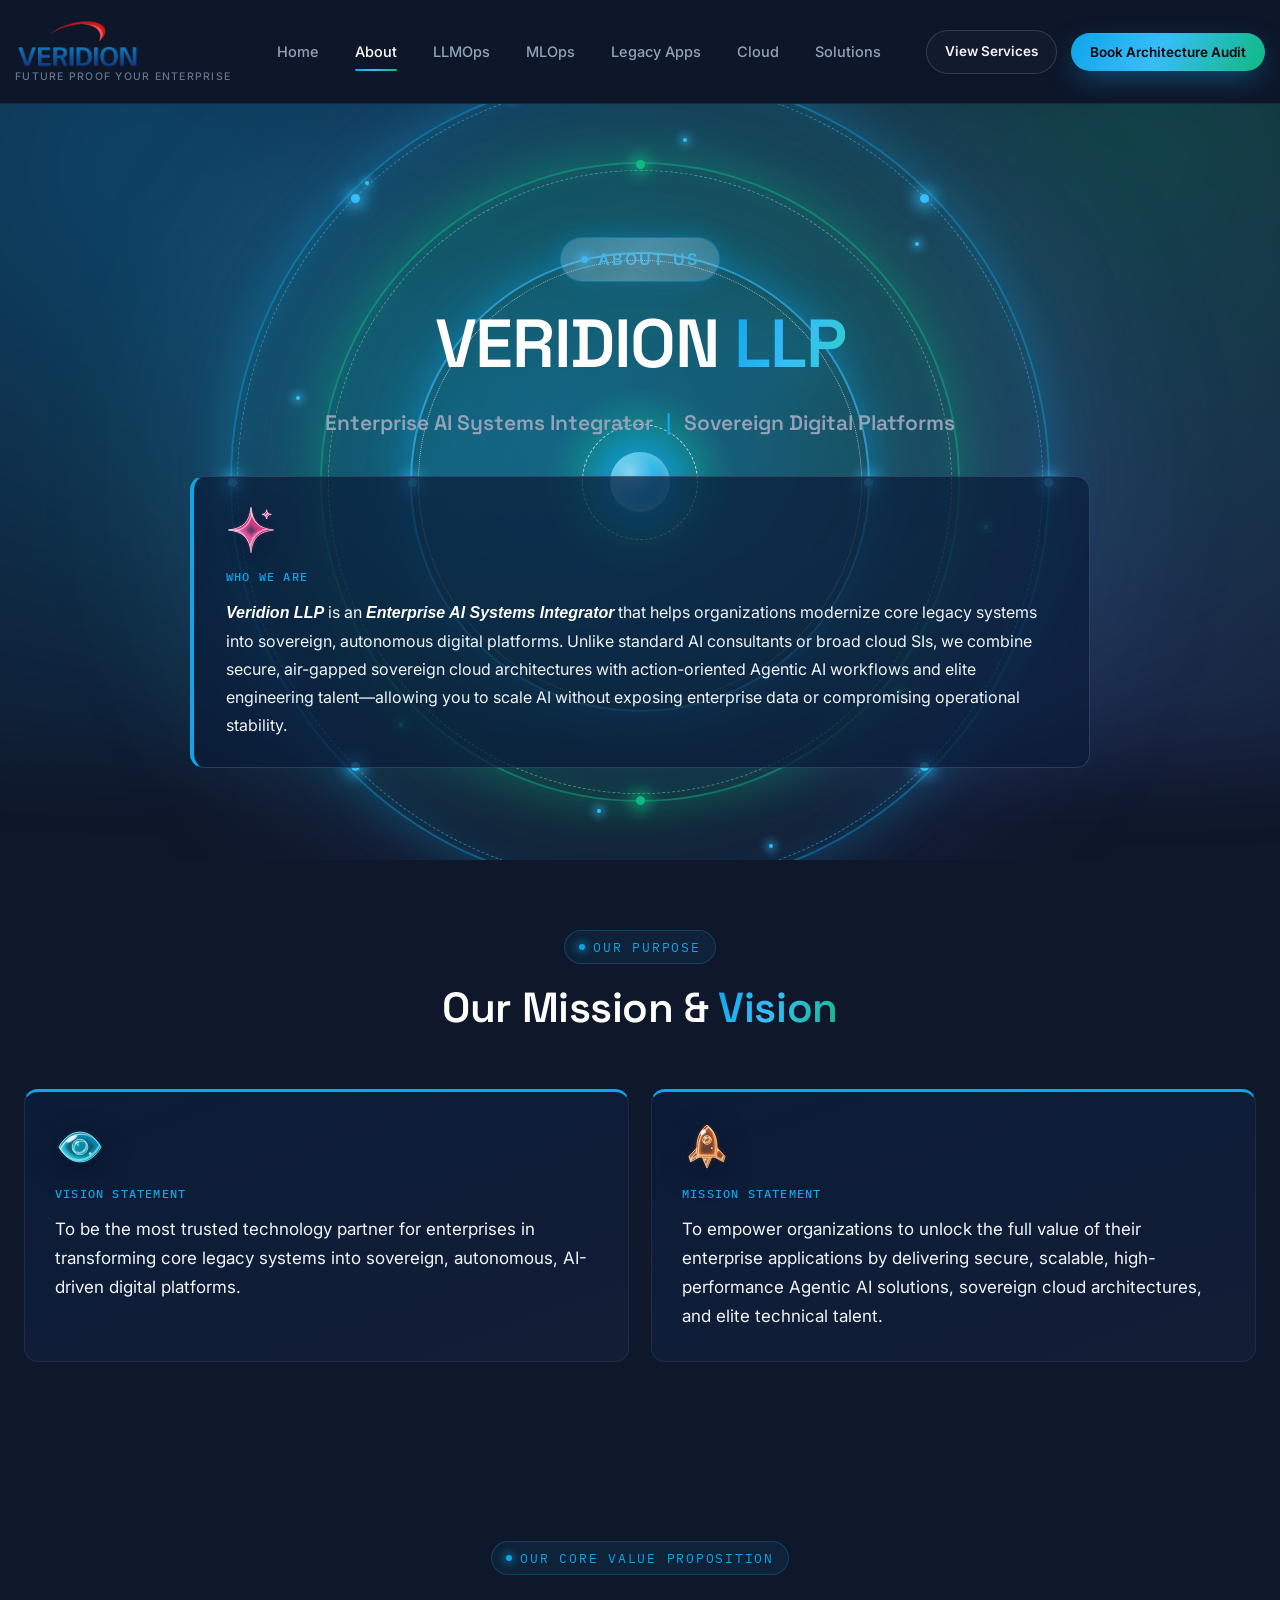
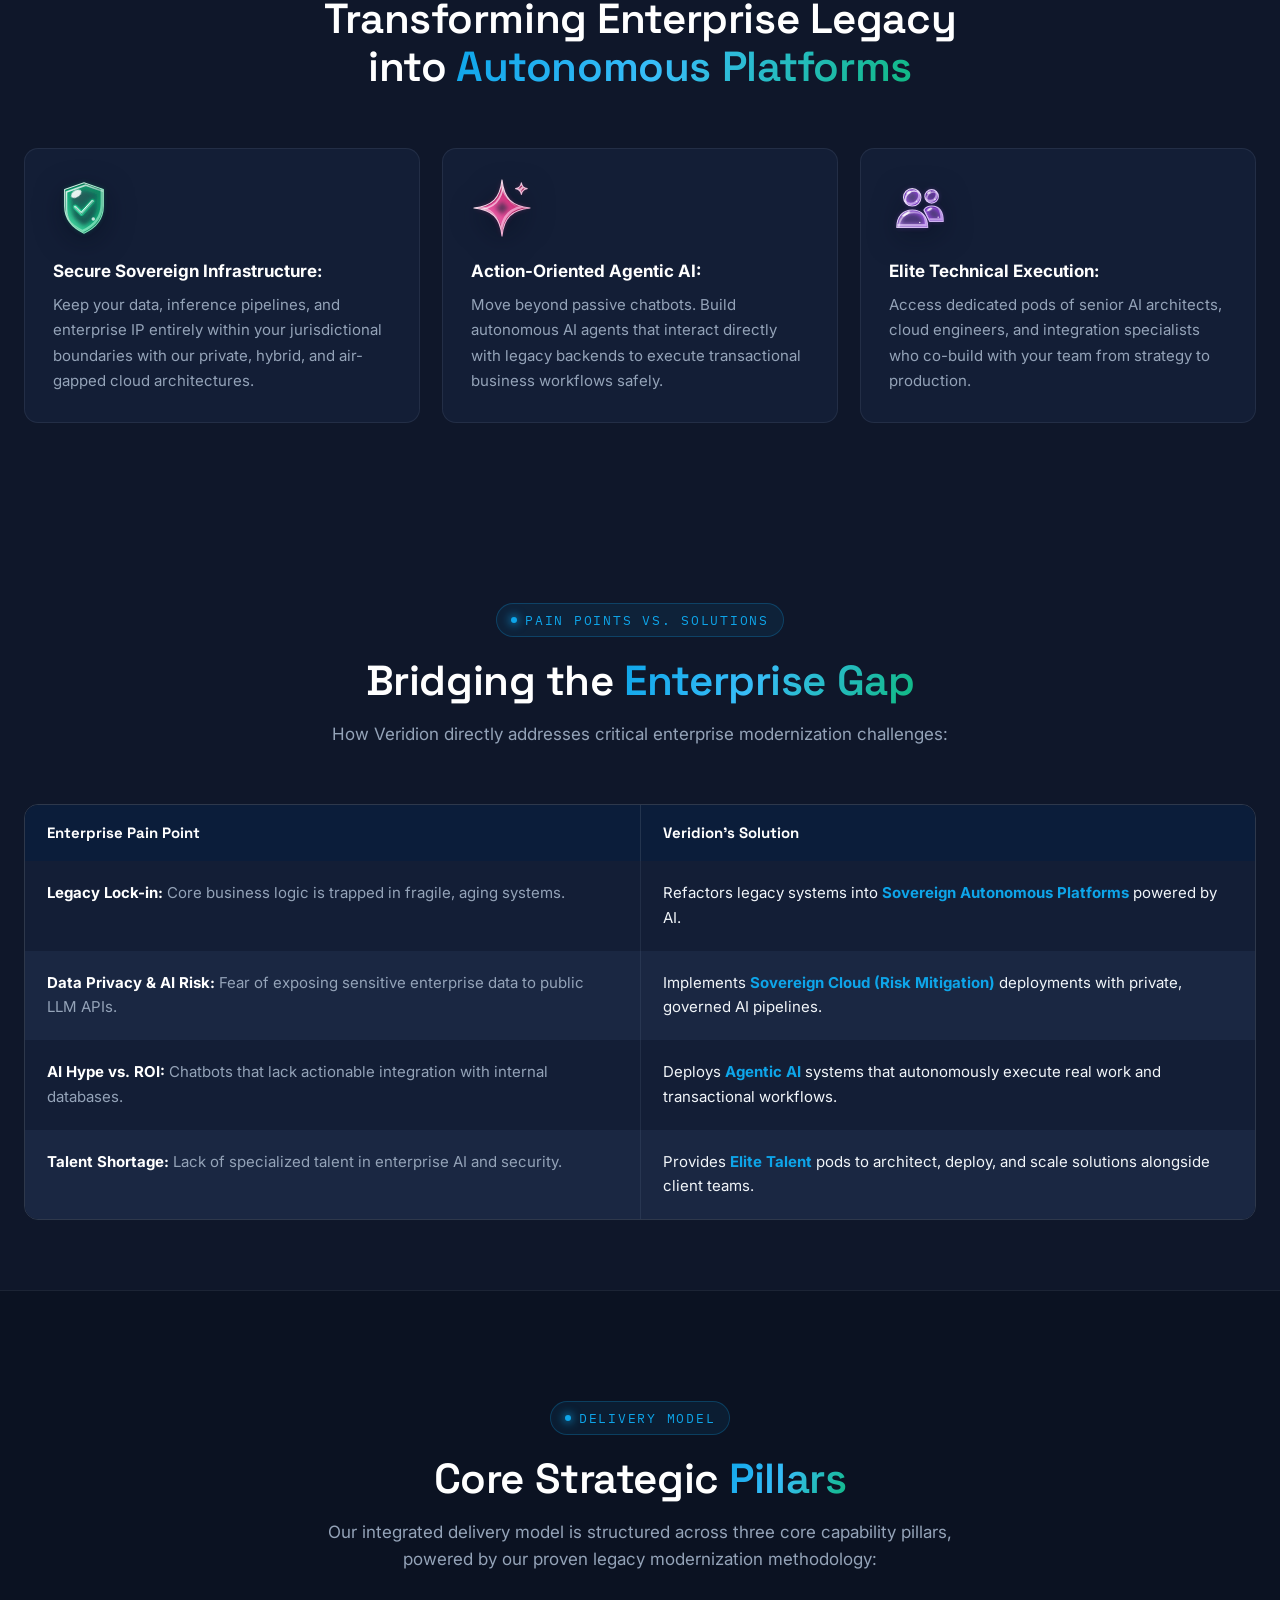
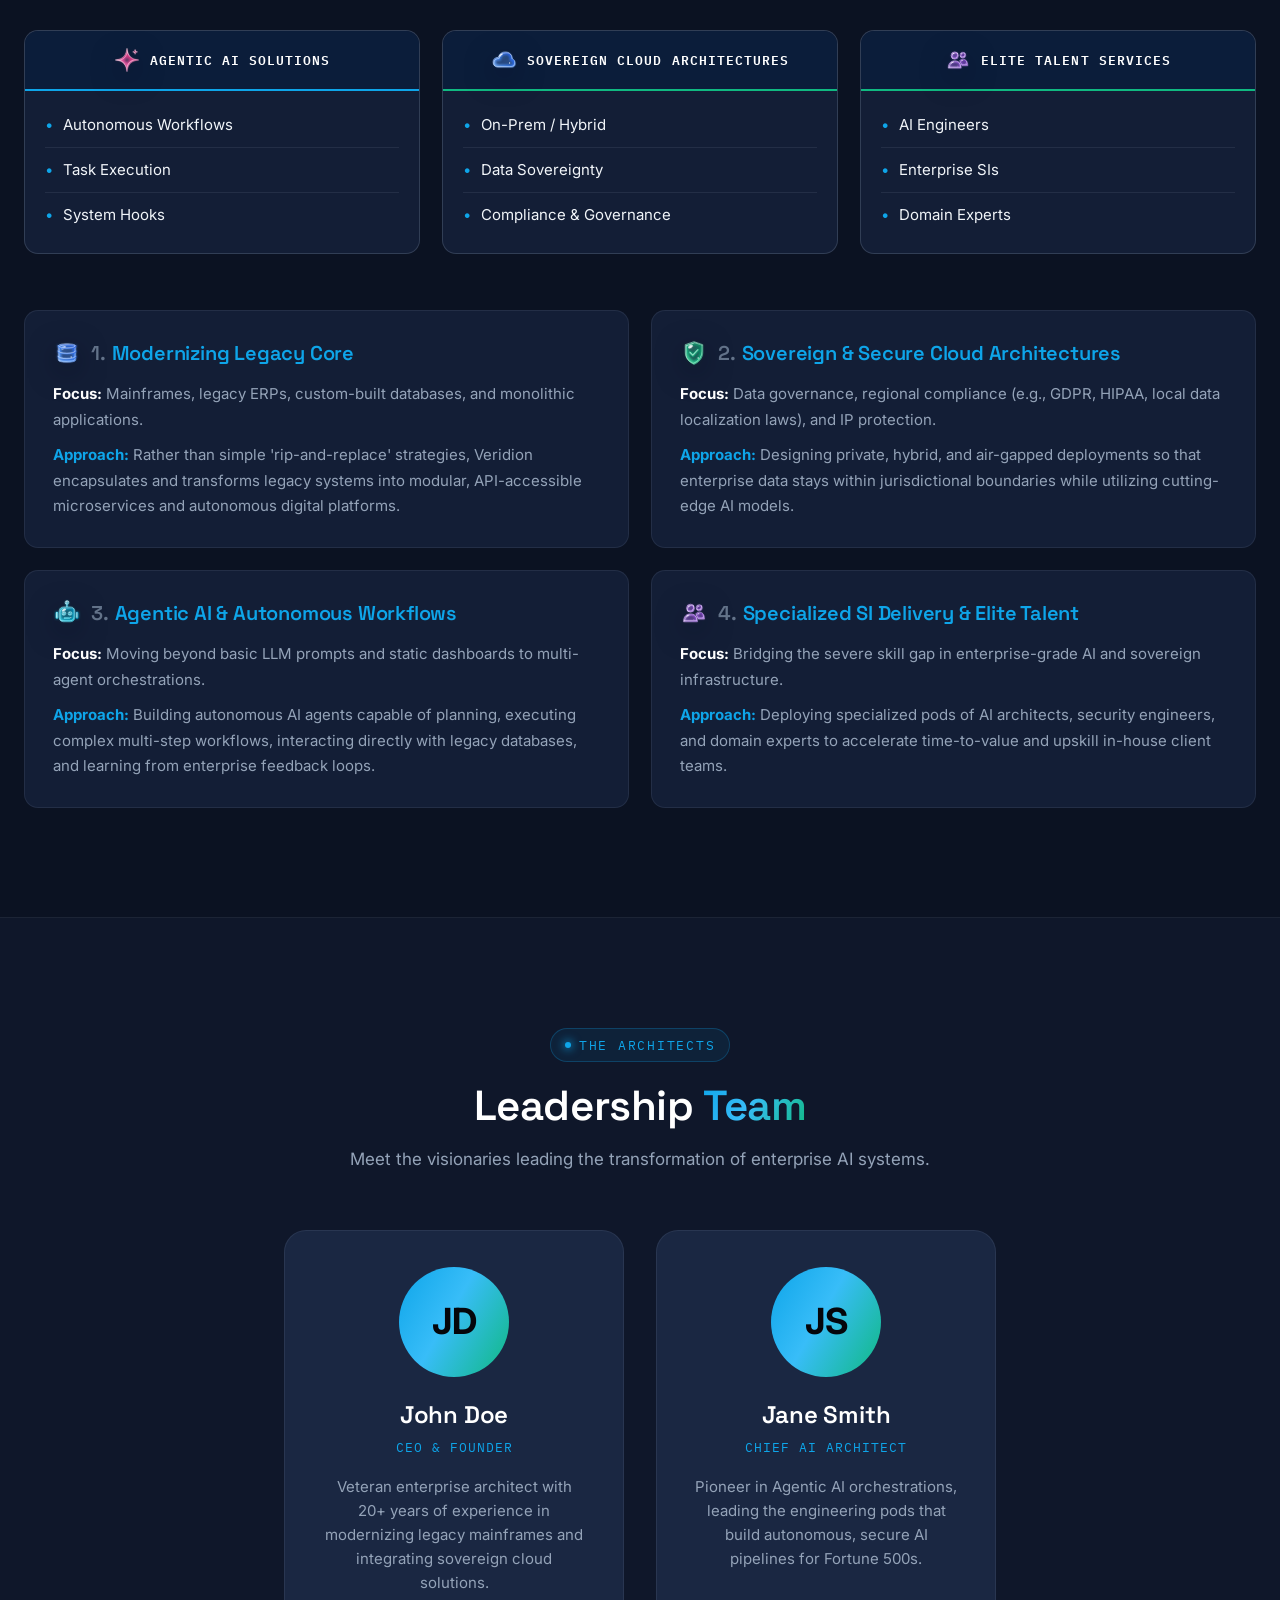
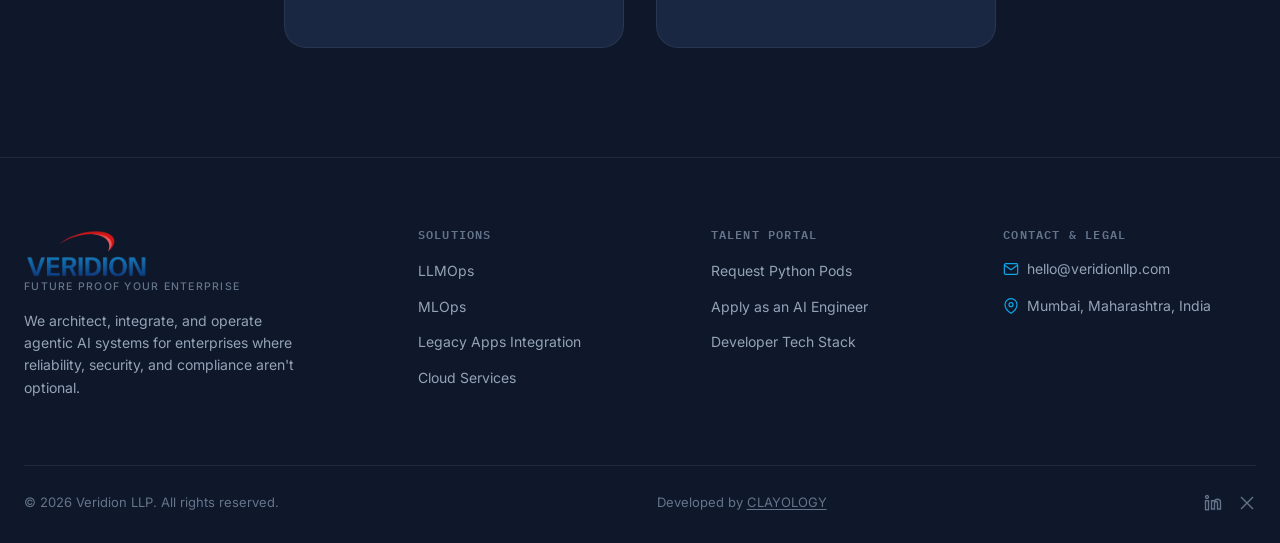
==== commit 074be4dc: "my side code commit" ====
--- a/about.html
+++ b/about.html
@@ -12,7 +12,7 @@
   <link
     href="https://fonts.googleapis.com/css2?family=Inter:wght@400;500;600;700;800&family=Space+Grotesk:wght@500;600;700&family=IBM+Plex+Mono:wght@400;500&display=swap"
     rel="stylesheet">
-  <link rel="stylesheet" href="css/style.css">
+  <link rel="stylesheet" href="css/style.css?v=3.5">
 </head>
 
 <body>
@@ -46,38 +46,72 @@
     </header>
   <!-- SECTION 1 — HERO & WHO WE ARE -->
   <section class="hero about-hero" id="hero">
-    <div class="hero-parallax-bg">
-      <div class="hero-grid-pattern"></div>
-
-      <!-- Glowing Animated Orbs -->
-      <div class="orb orb-1"></div>
-      <div class="orb orb-2"></div>
-      <div class="orb orb-3"></div>
-
-      <!-- High-tech Rotating Core -->
-      <div class="tech-core-container">
-        <svg class="tech-core tech-core-outer" viewBox="0 0 100 100" preserveAspectRatio="none">
-          <circle cx="50" cy="50" r="40" stroke="rgba(14, 165, 233, 0.4)" stroke-width="0.2" stroke-dasharray="2 4"
-            fill="none" />
-          <circle cx="50" cy="50" r="48" stroke="rgba(14, 165, 233, 0.3)" stroke-width="0.15" stroke-dasharray="1 8"
-            fill="none" />
-          <circle cx="50" cy="50" r="30" stroke="rgba(16, 185, 129, 0.3)" stroke-width="0.3" stroke-dasharray="6 6"
-            fill="none" />
-        </svg>
-        <svg class="tech-core tech-core-inner" viewBox="0 0 100 100" preserveAspectRatio="none">
-          <circle cx="50" cy="50" r="20" stroke="rgba(16, 185, 129, 0.5)" stroke-width="0.3" stroke-dasharray="4 2"
-            fill="none" />
-          <polygon points="50,32 65,58 35,58" stroke="rgba(14, 165, 233, 0.3)" stroke-width="0.3" fill="none" />
-          <polygon points="50,68 35,42 65,42" stroke="rgba(14, 165, 233, 0.3)" stroke-width="0.3" fill="none" />
-        </svg>
-      </div>
-    </div>
+    <!-- Interactive Mouse Reactive Spotlight -->
+    <div class="hero-spotlight" id="heroSpotlight" aria-hidden="true"></div>
+
+    <div class="hero-parallax-bg" data-speed="0.2">
+      <!-- Ambient Sovereign Nebula Glow -->
+      <div class="gyro-nebula-glow"></div>
+
+      <!-- 3D Sovereign Quantum Gyroscope (Celestial Astrolabe) -->
+      <div class="gyro-3d-stage" aria-hidden="true">
+        <div class="gyro-sphere">
+          <!-- Outer Celestial Titanium Ring (Z-X Axis) -->
+          <div class="gyro-ring gyro-ring-outer">
+            <div class="ring-track"></div>
+            <div class="ring-ticks"></div>
+            <span class="gyro-beacon beacon-top"></span>
+            <span class="gyro-beacon beacon-bottom"></span>
+            <span class="gyro-beacon beacon-left"></span>
+            <span class="gyro-beacon beacon-right"></span>
+            <span class="gyro-beacon beacon-ne"></span>
+            <span class="gyro-beacon beacon-se"></span>
+            <span class="gyro-beacon beacon-sw"></span>
+            <span class="gyro-beacon beacon-nw"></span>
+          </div>
+
+          <!-- Middle Sovereign Emerald Horizon Ring (Y-Z Axis) -->
+          <div class="gyro-ring gyro-ring-middle">
+            <div class="ring-track ring-track-emerald"></div>
+            <span class="gyro-beacon beacon-emerald-1"></span>
+            <span class="gyro-beacon beacon-emerald-2"></span>
+          </div>
+
+          <!-- Inner Precision Quantum Gimbal Ring (Oblique Axis) -->
+          <div class="gyro-ring gyro-ring-inner">
+            <div class="ring-track ring-track-inner"></div>
+            <span class="gyro-beacon beacon-cyan-1"></span>
+            <span class="gyro-beacon beacon-cyan-2"></span>
+          </div>
+
+          <!-- Central Sovereign Fusion Core -->
+          <div class="gyro-core-hub">
+            <div class="gyro-core-halo"></div>
+            <div class="gyro-core-orb"></div>
+            <div class="gyro-core-rings"></div>
+          </div>
+        </div>
+
+        <!-- Ambient Floating Stardust / Celestial Particles -->
+        <div class="gyro-particle p1"></div>
+        <div class="gyro-particle p2"></div>
+        <div class="gyro-particle p3"></div>
+        <div class="gyro-particle p4"></div>
+        <div class="gyro-particle p5"></div>
+        <div class="gyro-particle p6"></div>
+        <div class="gyro-particle p7"></div>
+        <div class="gyro-particle p8"></div>
+        <div class="gyro-particle p9"></div>
+        <div class="gyro-particle p10"></div>
+      </div>
+    </div>
+
     <div class="container hero-parallax-fg">
       <div class="hero-inner ab-hero-inner">
         <div class="hero-badge">
           <div class="badge-dot"></div> ABOUT US
         </div>
-        <h1 class="ab-title">VERIDION <span class="text-gradient">LLP</span></h1>
+        <h1 class="ab-title">VERIDION <span class="text-gradient hero-text-gradient">LLP</span></h1>
         <p class="ab-subtitle">Enterprise AI Systems Integrator <span>|</span> Sovereign Digital Platforms</p>
 
         <div class="ab-callout">
--- a/css/style.css
+++ b/css/style.css
@@ -311,30 +311,87 @@
 
 /* Hero --------------------------------------------------------------------*/
 /* Hero --------------------------------------------------------------------*/
-.hero {
-  padding: 140px 0 110px;
+.hero,
+.about-hero,
+.solutions-hero,
+.page-hero {
+  padding: 130px 0 90px;
   position: relative;
   overflow: hidden;
-  min-height: 82vh;
+  min-height: 84vh;
   display: flex;
   align-items: center;
-}
-
-.hero::before {
+  justify-content: center;
+  perspective: 1000px;
+  --mouse-x: 50%;
+  --mouse-y: 40%;
+}
+
+/* Ambient Deep Cyber Aurora Glows */
+.hero::before,
+.about-hero::before,
+.solutions-hero::before,
+.page-hero::before {
   content: "";
   position: absolute;
-  inset: -20% -10% auto -10%;
-  height: 750px;
+  inset: -25% -15% auto -15%;
+  height: 850px;
   background:
-    radial-gradient(circle at 20% 30%, rgba(14, 165, 233, 0.28), transparent 55%),
-    radial-gradient(circle at 80% 20%, rgba(16, 185, 129, 0.22), transparent 50%),
-    radial-gradient(circle at 60% 60%, rgba(14, 165, 233, 0.14), transparent 55%);
-  filter: blur(20px);
+    radial-gradient(circle at 20% 30%, rgba(14, 165, 233, 0.32), transparent 50%),
+    radial-gradient(circle at 80% 25%, rgba(16, 185, 129, 0.25), transparent 48%),
+    radial-gradient(circle at 50% 65%, rgba(56, 189, 248, 0.16), transparent 55%),
+    radial-gradient(circle at 75% 75%, rgba(99, 102, 241, 0.18), transparent 50%);
+  filter: blur(40px);
   pointer-events: none;
   z-index: 0;
-}
-
-/* Background Parallax Layer (0.2x speed) */
+  animation: heroAuroraBreath 10s ease-in-out infinite alternate;
+}
+
+@keyframes heroAuroraBreath {
+  0% {
+    opacity: 0.7;
+    transform: scale(0.96) translate3d(0, 0, 0);
+  }
+  100% {
+    opacity: 1;
+    transform: scale(1.05) translate3d(0, -15px, 0);
+  }
+}
+
+/* Interactive Cursor Reactive Spotlight */
+.hero-spotlight {
+  position: absolute;
+  top: 0;
+  left: 0;
+  width: 900px;
+  height: 900px;
+  background: radial-gradient(circle, rgba(14, 165, 233, 0.2) 0%, rgba(16, 185, 129, 0.08) 35%, transparent 68%);
+  pointer-events: none;
+  z-index: 1;
+  border-radius: 50%;
+  transform: translate3d(calc(var(--mouse-x, 50%) - 450px), calc(var(--mouse-y, 40%) - 450px), 0);
+  transition: opacity 0.3s ease;
+  will-change: transform;
+  mix-blend-mode: screen;
+}
+
+/* Ambient Rotating Cyber Aurora Mesh */
+.hero-aurora {
+  position: absolute;
+  inset: -30%;
+  background: conic-gradient(from 180deg at 50% 50%, rgba(14, 165, 233, 0.12), rgba(16, 185, 129, 0.08), rgba(99, 102, 241, 0.1), rgba(14, 165, 233, 0.12));
+  filter: blur(80px);
+  pointer-events: none;
+  animation: auroraConic 22s linear infinite;
+  opacity: 0.65;
+}
+
+@keyframes auroraConic {
+  from { transform: rotate(0deg); }
+  to { transform: rotate(360deg); }
+}
+
+/* Background Parallax Layer */
 .hero-parallax-bg {
   position: absolute;
   inset: -15% -5% -15% -5%;
@@ -348,94 +405,1352 @@
   position: absolute;
   inset: 0;
   background-image:
-    linear-gradient(rgba(255, 255, 255, 0.04) 1px, transparent 1px),
-    linear-gradient(90deg, rgba(255, 255, 255, 0.04) 1px, transparent 1px);
+    linear-gradient(rgba(255, 255, 255, 0.045) 1px, transparent 1px),
+    linear-gradient(90deg, rgba(255, 255, 255, 0.045) 1px, transparent 1px);
   background-size: 60px 60px;
-  mask-image: radial-gradient(ellipse 80% 70% at 50% 30%, #000 20%, transparent 80%);
-  opacity: 0.8;
-}
-
-.hero-blueprint-svg {
+  mask-image: radial-gradient(ellipse 85% 75% at 50% 40%, #000 30%, transparent 85%);
+  opacity: 0.85;
+}
+
+/* Holographic Laser Scanner Beam */
+.hero-scanner-beam {
+  position: absolute;
+  left: 0;
+  right: 0;
+  height: 2px;
+  background: linear-gradient(90deg, transparent 0%, rgba(14, 165, 233, 0.2) 15%, #38BDF8 50%, rgba(16, 185, 129, 0.8) 70%, transparent 100%);
+  box-shadow: 0 0 24px 3px rgba(14, 165, 233, 0.65), 0 0 8px 1px #38BDF8;
+  opacity: 0;
+  pointer-events: none;
+  animation: laserScanSweep 7s ease-in-out infinite;
+  z-index: 2;
+}
+
+@keyframes laserScanSweep {
+  0% {
+    top: 5%;
+    opacity: 0;
+  }
+  15% {
+    opacity: 0.85;
+  }
+  50% {
+    top: 92%;
+    opacity: 0.85;
+  }
+  85% {
+    opacity: 0.85;
+  }
+  100% {
+    top: 5%;
+    opacity: 0;
+  }
+}
+
+.hero-parallax-fg {
+  position: relative;
+  z-index: 2;
+}
+
+.hero-blueprint-svg,
+.neural-network-svg {
   position: absolute;
   width: 100%;
   height: 100%;
   inset: 0;
-  opacity: 0.85;
-}
-
-/* Hero server rack accents */
-.hero-rack {
-  position: absolute;
-  top: 34%;
-  z-index: 1;
-  display: grid;
-  gap: 12px;
-  width: clamp(80px, 6.5vw, 110px);
-  padding: 18px 14px;
-  border: 1px solid rgba(255, 255, 255, 0.12);
-  border-radius: 8px;
-  background: #0F172A;
-  pointer-events: none;
-}
-
-.hero-rack span {
-  display: block;
-  height: 2px;
-  border-radius: 2px;
-  background: #0EA5E9;
-  opacity: 0.8;
-}
-
-.hero-rack span:last-child {
-  width: 62%;
-  background: #0EA5E9;
-}
-
-.hero-rack-left {
-  left: clamp(16px, 3vw, 56px);
-}
-
-.hero-rack-right {
-  right: clamp(16px, 3vw, 56px);
-}
-
-.hero-rack-right span:first-child {
-  background: #10B981;
-}
-
-.hero-rack-right span:last-child {
-  background: #0EA5E9;
-}
-
-@media (max-width: 1100px) {
-  .hero-rack {
-    display: none;
-  }
+  opacity: 0.92;
+}
+
+/* Neural Network Circuit Wires */
+.circuit-wire {
+  fill: none;
+  transition: stroke 0.3s ease;
+}
+
+.wire-primary {
+  stroke: rgba(14, 165, 233, 0.35);
+  stroke-width: 1.8;
+}
+
+.wire-secondary {
+  stroke: rgba(16, 185, 129, 0.3);
+  stroke-width: 1.8;
+}
+
+.wire-cyan {
+  stroke: rgba(56, 189, 248, 0.28);
+  stroke-width: 1.4;
+  stroke-dasharray: 6 6;
+}
+
+.wire-green {
+  stroke: rgba(16, 185, 129, 0.28);
+  stroke-width: 1.4;
+  stroke-dasharray: 6 6;
+}
+
+.wire-slow {
+  stroke: rgba(148, 163, 184, 0.22);
+  stroke-width: 1.2;
+  stroke-dasharray: 4 8;
+}
+
+.wire-accent {
+  stroke: rgba(56, 189, 248, 0.3);
+  stroke-width: 1.4;
+}
+
+/* High-Speed Laser Pulses / Traveling Data Photons */
+.pulse-flow {
+  fill: none;
+  stroke-width: 3.2;
+}
+
+.flow-fast {
+  stroke: url(#flowGrad1);
+  stroke-dasharray: 80 480;
+  animation: pulseDashForward 3.8s cubic-bezier(0.4, 0, 0.2, 1) infinite;
+}
+
+.flow-reverse {
+  stroke: url(#flowGrad2);
+  stroke-dasharray: 80 500;
+  animation: pulseDashBackward 4.5s cubic-bezier(0.4, 0, 0.2, 1) infinite;
+}
+
+.flow-diagonal {
+  stroke: #38BDF8;
+  stroke-dasharray: 70 380;
+  animation: pulseDashForward 3.2s linear infinite -1.2s;
+}
+
+.flow-diagonal-2 {
+  stroke: #10B981;
+  stroke-dasharray: 70 380;
+  animation: pulseDashBackward 3.6s linear infinite -0.6s;
+}
+
+.flow-vertical {
+  stroke: #38BDF8;
+  stroke-dasharray: 60 320;
+  animation: pulseDashForward 2.8s linear infinite -0.8s;
+}
+
+.flow-vertical-down {
+  stroke: #10B981;
+  stroke-dasharray: 60 300;
+  animation: pulseDashForward 2.5s linear infinite -1.5s;
+}
+
+@keyframes pulseDashForward {
+  0% { stroke-dashoffset: 560; }
+  100% { stroke-dashoffset: -560; }
+}
+
+@keyframes pulseDashBackward {
+  0% { stroke-dashoffset: -560; }
+  100% { stroke-dashoffset: 560; }
+}
+
+/* Concentric Sonar Waves & Radar Rings */
+.sonar-ring-1 {
+  fill: none;
+  stroke: rgba(14, 165, 233, 0.6);
+  animation: sonarPing 3.4s cubic-bezier(0.1, 0.4, 0.2, 1) infinite;
+  transform-origin: 0 0;
+}
+
+.sonar-ring-2 {
+  fill: none;
+  stroke: rgba(16, 185, 129, 0.55);
+  animation: sonarPing 3.4s cubic-bezier(0.1, 0.4, 0.2, 1) infinite -1.7s;
+  transform-origin: 0 0;
+}
+
+@keyframes sonarPing {
+  0% {
+    r: 10px;
+    opacity: 0.95;
+    stroke-width: 2.2px;
+  }
+  100% {
+    r: 68px;
+    opacity: 0;
+    stroke-width: 0.5px;
+  }
+}
+
+.tech-orbit-ring {
+  fill: none;
+  stroke: rgba(56, 189, 248, 0.45);
+  stroke-width: 1.2;
+  stroke-dasharray: 7 5;
+  animation: orbitSpin 14s linear infinite;
+  transform-origin: 0 0;
+}
+
+@keyframes orbitSpin {
+  from { transform: rotate(0deg); }
+  to { transform: rotate(360deg); }
+}
+
+.core-node-pulse {
+  animation: corePulse 2.4s ease-in-out infinite;
+}
+
+@keyframes corePulse {
+  0%, 100% {
+    transform: scale(1);
+    opacity: 0.95;
+    filter: drop-shadow(0 0 14px rgba(14, 165, 233, 0.8));
+  }
+  50% {
+    transform: scale(1.35);
+    opacity: 1;
+    filter: drop-shadow(0 0 26px rgba(56, 189, 248, 1));
+  }
+}
+
+.spark-blink {
+  animation: sparkFade 2.6s ease-in-out infinite alternate;
+}
+
+@keyframes sparkFade {
+  0% { opacity: 0.2; transform: scale(0.8); }
+  100% { opacity: 1; transform: scale(1.5); filter: drop-shadow(0 0 6px #38BDF8); }
 }
 
 @keyframes pulseGlow {
-
-  0%,
-  100% {
+  0%, 100% {
     transform: scale(1);
     opacity: 0.9;
-  }
-
+    filter: drop-shadow(0 0 6px currentColor);
+  }
   50% {
-    transform: scale(1.6);
+    transform: scale(1.5);
     opacity: 0.4;
+    filter: drop-shadow(0 0 16px currentColor);
   }
 }
 
 .pulse-node {
-  animation: pulseGlow 3s infinite ease-in-out;
+  animation: pulseGlow 2.8s infinite ease-in-out;
   transform-origin: center;
+}
+
+/* Floating Holographic HUD Telemetry Chips */
+.hero-hud-chip {
+  position: absolute;
+  z-index: 3;
+  width: 250px;
+  padding: 16px 18px;
+  background: rgba(15, 23, 42, 0.78);
+  border: 1px solid rgba(14, 165, 233, 0.32);
+  border-radius: 16px;
+  backdrop-filter: blur(18px);
+  -webkit-backdrop-filter: blur(18px);
+  box-shadow:
+    0 24px 48px -12px rgba(0, 0, 0, 0.75),
+    0 0 30px rgba(14, 165, 233, 0.16),
+    inset 0 1px 0 rgba(255, 255, 255, 0.12);
+  pointer-events: none;
+  user-select: none;
+  transition: transform 0.3s ease, border-color 0.3s ease, box-shadow 0.3s ease;
+}
+
+.hero-hud-left {
+  left: clamp(20px, 3.5vw, 65px);
+  top: 35%;
+  animation: hudLevitateA 5.5s ease-in-out infinite;
+}
+
+.hero-hud-right {
+  left: auto;
+  right: clamp(20px, 3.5vw, 65px);
+  top: 36%;
+  border-color: rgba(16, 185, 129, 0.35);
+  box-shadow:
+    0 24px 48px -12px rgba(0, 0, 0, 0.75),
+    0 0 30px rgba(16, 185, 129, 0.16),
+    inset 0 1px 0 rgba(255, 255, 255, 0.12);
+  animation: hudLevitateB 6.2s ease-in-out infinite -2.5s;
+}
+
+@keyframes hudLevitateA {
+  0%, 100% {
+    transform: translateY(0) rotate(0deg);
+  }
+  50% {
+    transform: translateY(-14px) rotate(1deg);
+  }
+}
+
+@keyframes hudLevitateB {
+  0%, 100% {
+    transform: translateY(0) rotate(0deg);
+  }
+  50% {
+    transform: translateY(-12px) rotate(-1deg);
+  }
+}
+
+.hud-chip-glow {
+  position: absolute;
+  inset: -1px;
+  border-radius: 16px;
+  background: radial-gradient(circle at 10% 10%, rgba(14, 165, 233, 0.25), transparent 60%);
+  pointer-events: none;
+}
+
+.hud-glow-green {
+  background: radial-gradient(circle at 90% 10%, rgba(16, 185, 129, 0.25), transparent 60%);
+}
+
+.hud-chip-header {
+  display: flex;
+  align-items: center;
+  gap: 8px;
+  margin-bottom: 8px;
+}
+
+.hud-pulse-dot {
+  width: 7px;
+  height: 7px;
+  border-radius: 50%;
+  background: var(--cyan);
+  box-shadow: 0 0 10px 2px var(--cyan);
+  animation: dotBlink 1.8s infinite ease-in-out;
+}
+
+.hud-dot-green {
+  background: var(--green);
+  box-shadow: 0 0 10px 2px var(--green);
+}
+
+@keyframes dotBlink {
+  0%, 100% { opacity: 1; transform: scale(1); }
+  50% { opacity: 0.3; transform: scale(1.4); }
+}
+
+.hud-label {
+  font-family: var(--font-mono);
+  font-size: 10.5px;
+  font-weight: 600;
+  letter-spacing: 0.12em;
+  color: var(--text-muted);
+  text-transform: uppercase;
+}
+
+.hud-chip-metric {
+  display: flex;
+  align-items: baseline;
+  gap: 8px;
+  margin-bottom: 10px;
+}
+
+.hud-num {
+  font-family: var(--font-head);
+  font-size: 26px;
+  font-weight: 700;
+  color: #fff;
+  line-height: 1;
+  text-shadow: 0 0 16px rgba(14, 165, 233, 0.4);
+}
+
+.hud-num-green {
+  color: #6EE7B7;
+  text-shadow: 0 0 16px rgba(16, 185, 129, 0.45);
+}
+
+.hud-unit {
+  font-family: var(--font-mono);
+  font-size: 11px;
+  color: var(--text-faint);
+  letter-spacing: 0.05em;
+}
+
+.hud-chip-sparkline {
+  display: flex;
+  align-items: flex-end;
+  gap: 5px;
+  height: 24px;
+  margin-bottom: 10px;
+  padding: 4px 6px;
+  background: rgba(0, 0, 0, 0.25);
+  border-radius: 6px;
+}
+
+.spark-bar {
+  flex: 1;
+  height: var(--h, 50%);
+  background: linear-gradient(180deg, #38BDF8, #0EA5E9);
+  border-radius: 2px;
+  animation: sparkDance 2s ease-in-out infinite alternate;
+  animation-delay: var(--d, 0s);
+}
+
+@keyframes sparkDance {
+  0% { transform: scaleY(0.7); opacity: 0.6; }
+  100% { transform: scaleY(1.15); opacity: 1; }
+}
+
+.hud-feed-wrap {
+  display: flex;
+  flex-direction: column;
+  gap: 5px;
+  margin-bottom: 10px;
+}
+
+.hud-feed-line {
+  display: flex;
+  align-items: center;
+  gap: 6px;
+  font-size: 11px;
+  color: #CBD5E1;
+  font-family: var(--font-mono);
+}
+
+.feed-icon {
+  color: #10B981;
+  font-weight: 700;
+}
+
+.feed-text {
+  white-space: nowrap;
+  overflow: hidden;
+  text-overflow: ellipsis;
+}
+
+.hud-chip-footer {
+  display: flex;
+  align-items: center;
+  justify-content: space-between;
+  border-top: 1px solid rgba(148, 163, 184, 0.12);
+  padding-top: 8px;
+  font-family: var(--font-mono);
+  font-size: 10px;
+  color: var(--text-muted);
+}
+
+.hud-status {
+  color: var(--cyan);
+  font-weight: 600;
+}
+
+.hud-badge-green {
+  color: #10B981;
+  background: rgba(16, 185, 129, 0.12);
+  padding: 2px 7px;
+  border-radius: 100px;
+  font-weight: 600;
+}
+
+@media (max-width: 1380px) {
+  .hero-hud-chip {
+    display: none;
+  }
+}
+
+/* ==========================================================================
+   PAGE 1: ABOUT HERO — 3D SOVEREIGN QUANTUM GYROSCOPE (CELESTIAL ASTROLABE)
+   ========================================================================== */
+.gyro-nebula-glow {
+  position: absolute;
+  top: 50%;
+  left: 50%;
+  width: min(980px, 94vw);
+  height: min(980px, 94vw);
+  transform: translate(-50%, -50%);
+  background: radial-gradient(circle, rgba(14, 165, 233, 0.28) 0%, rgba(16, 185, 129, 0.16) 42%, rgba(99, 102, 241, 0.1) 60%, transparent 74%);
+  filter: blur(65px);
+  pointer-events: none;
+  animation: gyroNebulaBreath 8s ease-in-out infinite alternate;
+}
+
+@keyframes gyroNebulaBreath {
+  0% { transform: translate(-50%, -50%) scale(0.92); opacity: 0.75; }
+  100% { transform: translate(-50%, -50%) scale(1.15); opacity: 1; }
+}
+
+.gyro-3d-stage {
+  position: absolute;
+  top: 50%;
+  left: 50%;
+  width: 860px;
+  height: 860px;
+  transform: translate(-50%, -50%);
+  perspective: 1400px;
+  pointer-events: none;
+  z-index: 1;
+}
+
+.gyro-sphere {
+  position: relative;
+  width: 100%;
+  height: 100%;
+  transform-style: preserve-3d;
+  animation: gyroMasterDrift 28s ease-in-out infinite alternate;
+}
+
+@keyframes gyroMasterDrift {
+  0% { transform: rotateX(10deg) rotateY(-10deg); }
+  50% { transform: rotateX(-8deg) rotateY(14deg); }
+  100% { transform: rotateX(12deg) rotateY(8deg); }
+}
+
+.gyro-ring {
+  position: absolute;
+  top: 50%;
+  left: 50%;
+  border-radius: 50%;
+  transform-style: preserve-3d;
+  transform: translate(-50%, -50%);
+}
+
+/* Outer Celestial Titanium Ring (Z-X Axis) - Scaled to 820px */
+.gyro-ring-outer {
+  width: 820px;
+  height: 820px;
+  border: 2px solid rgba(14, 165, 233, 0.45);
+  box-shadow: 0 0 50px rgba(14, 165, 233, 0.28), inset 0 0 35px rgba(14, 165, 233, 0.16);
+  animation: gyroSpinOuter 28s linear infinite;
+}
+
+.gyro-ring-outer .ring-ticks {
+  position: absolute;
+  inset: 5px;
+  border-radius: 50%;
+  border: 1.5px dashed rgba(56, 189, 248, 0.55);
+}
+
+@keyframes gyroSpinOuter {
+  from { transform: translate(-50%, -50%) rotateX(68deg) rotateY(18deg) rotateZ(0deg); }
+  to { transform: translate(-50%, -50%) rotateX(68deg) rotateY(18deg) rotateZ(360deg); }
+}
+
+/* Middle Sovereign Emerald Horizon Ring (Y-Z Axis) - Scaled to 640px */
+.gyro-ring-middle {
+  width: 640px;
+  height: 640px;
+  border: 2.2px solid rgba(16, 185, 129, 0.52);
+  box-shadow: 0 0 45px rgba(16, 185, 129, 0.3), inset 0 0 30px rgba(16, 185, 129, 0.16);
+  animation: gyroSpinMiddle 22s linear infinite reverse;
+}
+
+.ring-track-emerald {
+  position: absolute;
+  inset: 6px;
+  border-radius: 50%;
+  border: 1.5px dashed rgba(110, 231, 183, 0.5);
+}
+
+@keyframes gyroSpinMiddle {
+  from { transform: translate(-50%, -50%) rotateX(25deg) rotateY(70deg) rotateZ(0deg); }
+  to { transform: translate(-50%, -50%) rotateX(25deg) rotateY(70deg) rotateZ(360deg); }
+}
+
+/* Inner Precision Quantum Gimbal Ring (Oblique Axis) - Scaled to 460px */
+.gyro-ring-inner {
+  width: 460px;
+  height: 460px;
+  border: 2.5px solid rgba(56, 189, 248, 0.65);
+  box-shadow: 0 0 40px rgba(14, 165, 233, 0.45);
+  animation: gyroSpinInner 15s linear infinite;
+}
+
+.ring-track-inner {
+  position: absolute;
+  inset: 6px;
+  border-radius: 50%;
+  border: 1.5px dotted rgba(255, 255, 255, 0.6);
+}
+
+@keyframes gyroSpinInner {
+  from { transform: translate(-50%, -50%) rotateX(75deg) rotateY(-40deg) rotateZ(0deg); }
+  to { transform: translate(-50%, -50%) rotateX(75deg) rotateY(-40deg) rotateZ(360deg); }
+}
+
+/* Beacons on the rings */
+.gyro-beacon {
+  position: absolute;
+  width: 9px;
+  height: 9px;
+  border-radius: 50%;
+  background: #38BDF8;
+  box-shadow: 0 0 16px 4px #38BDF8;
+}
+
+.beacon-top    { top: -4.5px; left: calc(50% - 4.5px); }
+.beacon-bottom { bottom: -4.5px; left: calc(50% - 4.5px); }
+.beacon-left   { left: -4.5px; top: calc(50% - 4.5px); }
+.beacon-right  { right: -4.5px; top: calc(50% - 4.5px); }
+
+.beacon-ne     { top: 14.6%; right: 14.6%; }
+.beacon-se     { bottom: 14.6%; right: 14.6%; }
+.beacon-sw     { bottom: 14.6%; left: 14.6%; }
+.beacon-nw     { top: 14.6%; left: 14.6%; }
+
+.beacon-emerald-1 { top: -4.5px; left: calc(50% - 4.5px); background: #10B981; box-shadow: 0 0 16px 4px #10B981; }
+.beacon-emerald-2 { bottom: -4.5px; left: calc(50% - 4.5px); background: #10B981; box-shadow: 0 0 16px 4px #10B981; }
+
+.beacon-cyan-1 { left: -4.5px; top: calc(50% - 4.5px); background: #38BDF8; box-shadow: 0 0 16px 4px #38BDF8; }
+.beacon-cyan-2 { right: -4.5px; top: calc(50% - 4.5px); background: #38BDF8; box-shadow: 0 0 16px 4px #38BDF8; }
+
+/* Central Sovereign Core Hub */
+.gyro-core-hub {
+  position: absolute;
+  top: 50%;
+  left: 50%;
+  transform: translate(-50%, -50%);
+  width: 140px;
+  height: 140px;
+  display: flex;
+  align-items: center;
+  justify-content: center;
+}
+
+.gyro-core-halo {
+  position: absolute;
+  inset: -25px;
+  border-radius: 50%;
+  background: radial-gradient(circle, rgba(14, 165, 233, 0.55) 0%, rgba(16, 185, 129, 0.25) 45%, transparent 70%);
+  animation: gyroCoreHaloPulse 2.8s ease-in-out infinite alternate;
+}
+
+@keyframes gyroCoreHaloPulse {
+  0% { transform: scale(0.85); opacity: 0.6; }
+  100% { transform: scale(1.35); opacity: 1; filter: drop-shadow(0 0 25px rgba(56, 189, 248, 0.8)); }
+}
+
+.gyro-core-orb {
+  width: 60px;
+  height: 60px;
+  border-radius: 50%;
+  background: radial-gradient(circle at 35% 35%, #fff 0%, #38BDF8 40%, #0284C7 75%, #0F172A 100%);
+  box-shadow: 0 0 45px 12px rgba(14, 165, 233, 0.8), inset 0 0 20px rgba(255, 255, 255, 0.8);
+  animation: gyroOrbShimmer 3.5s ease-in-out infinite alternate;
+}
+
+@keyframes gyroOrbShimmer {
+  0% { transform: scale(0.95); filter: drop-shadow(0 0 18px rgba(14, 165, 233, 0.8)); }
+  100% { transform: scale(1.1); filter: drop-shadow(0 0 32px rgba(56, 189, 248, 1)); }
+}
+
+.gyro-core-rings {
+  position: absolute;
+  inset: 12px;
+  border-radius: 50%;
+  border: 1.5px dashed rgba(255, 255, 255, 0.7);
+  animation: gyroSpinInner 6s linear infinite reverse;
+}
+
+/* Ambient Floating Particles */
+.gyro-particle {
+  position: absolute;
+  width: 4px;
+  height: 4px;
+  border-radius: 50%;
+  background: #38BDF8;
+  box-shadow: 0 0 10px 2px #38BDF8;
+  animation: gyroFloatParticle 12s ease-in-out infinite alternate;
+}
+
+.p1 { top: 15%; left: 18%; animation-duration: 9s; animation-delay: 0s; }
+.p2 { top: 78%; left: 22%; animation-duration: 11s; animation-delay: -2s; background: #10B981; box-shadow: 0 0 10px 2px #10B981; }
+.p3 { top: 22%; left: 82%; animation-duration: 13s; animation-delay: -5s; }
+.p4 { top: 74%; left: 80%; animation-duration: 10s; animation-delay: -3s; background: #10B981; box-shadow: 0 0 10px 2px #10B981; }
+.p5 { top: 10%; left: 55%; animation-duration: 14s; animation-delay: -7s; }
+.p6 { top: 88%; left: 45%; animation-duration: 8s; animation-delay: -1s; }
+.p7 { top: 40%; left: 10%; animation-duration: 12s; animation-delay: -4s; }
+.p8 { top: 55%; left: 90%; animation-duration: 10.5s; animation-delay: -6s; background: #10B981; box-shadow: 0 0 10px 2px #10B981; }
+.p9 { top: 5%; left: 35%; animation-duration: 15s; animation-delay: -2.5s; }
+.p10 { top: 92%; left: 65%; animation-duration: 9.5s; animation-delay: -8s; }
+
+@keyframes gyroFloatParticle {
+  0% { transform: translateY(0) scale(0.8); opacity: 0.35; }
+  50% { transform: translateY(-30px) scale(1.3); opacity: 0.95; }
+  100% { transform: translateY(25px) scale(0.8); opacity: 0.35; }
+}
+
+/* Gyroscope Responsive Breakpoints */
+@media (max-width: 1200px) {
+  .gyro-3d-stage { width: 720px; height: 720px; }
+  .gyro-ring-outer { width: 680px; height: 680px; }
+  .gyro-ring-middle { width: 520px; height: 520px; }
+  .gyro-ring-inner { width: 380px; height: 380px; }
+}
+
+@media (max-width: 900px) {
+  .gyro-3d-stage { width: 560px; height: 560px; }
+  .gyro-ring-outer { width: 520px; height: 520px; }
+  .gyro-ring-middle { width: 400px; height: 400px; }
+  .gyro-ring-inner { width: 290px; height: 290px; }
+  .gyro-core-hub { width: 110px; height: 110px; }
+  .gyro-core-orb { width: 48px; height: 48px; }
+}
+
+@media (max-width: 600px) {
+  .gyro-3d-stage { width: 390px; height: 390px; }
+  .gyro-ring-outer { width: 360px; height: 360px; }
+  .gyro-ring-middle { width: 280px; height: 280px; }
+  .gyro-ring-inner { width: 200px; height: 200px; }
+  .gyro-core-hub { width: 90px; height: 90px; }
+  .gyro-core-orb { width: 38px; height: 38px; }
+}
+
+@media (max-width: 420px) {
+  .gyro-3d-stage { width: 310px; height: 310px; }
+  .gyro-ring-outer { width: 290px; height: 290px; }
+  .gyro-ring-middle { width: 220px; height: 220px; }
+  .gyro-ring-inner { width: 150px; height: 150px; }
+}
+
+
+/* ==========================================================================
+   PAGE 2: SOLUTIONS HERO — 3D HOLOGRAPHIC CYBER GLOBE & 360° RADAR SWEEP
+   ========================================================================== */
+.globe-atmosphere-glow {
+  position: absolute;
+  top: 50%;
+  left: 50%;
+  width: min(1080px, 96vw);
+  height: min(1080px, 96vw);
+  transform: translate(-50%, -50%);
+  background: radial-gradient(circle, rgba(14, 165, 233, 0.28) 0%, rgba(16, 185, 129, 0.16) 45%, transparent 72%);
+  filter: blur(65px);
+  pointer-events: none;
+}
+
+.cyber-globe-stage {
+  position: absolute;
+  top: 50%;
+  left: 50%;
+  width: 900px;
+  height: 900px;
+  transform: translate(-50%, -50%);
+  perspective: 1400px;
+  pointer-events: none;
+  z-index: 1;
+}
+
+.cyber-globe-wrapper {
+  position: relative;
+  width: 100%;
+  height: 100%;
+  display: flex;
+  align-items: center;
+  justify-content: center;
+}
+
+/* The Spherical Hologram Body - Scaled up to 660px */
+.globe-sphere-body {
+  position: relative;
+  width: 660px;
+  height: 660px;
+  border-radius: 50%;
+  border: 2px solid rgba(14, 165, 233, 0.45);
+  box-shadow:
+    0 0 60px rgba(14, 165, 233, 0.32),
+    inset 0 0 50px rgba(14, 165, 233, 0.2),
+    inset 0 0 90px rgba(16, 185, 129, 0.14);
+  overflow: hidden;
+  transform-style: preserve-3d;
+}
+
+/* Longitudinal Meridian Rings (spinning horizontally in 3D) */
+.globe-meridian {
+  position: absolute;
+  inset: 0;
+  border-radius: 50%;
+  border: 1.2px dashed rgba(56, 189, 248, 0.42);
+  animation: meridianSpin 28s linear infinite;
+}
+
+.meridian-0   { transform: rotateY(0deg); }
+.meridian-30  { transform: rotateY(30deg); border-color: rgba(16, 185, 129, 0.38); }
+.meridian-60  { transform: rotateY(60deg); }
+.meridian-90  { transform: rotateY(90deg); border-color: rgba(14, 165, 233, 0.55); border-style: solid; border-width: 1.8px; }
+.meridian-120 { transform: rotateY(120deg); }
+.meridian-150 { transform: rotateY(150deg); border-color: rgba(16, 185, 129, 0.38); }
+
+@keyframes meridianSpin {
+  from { transform: rotateY(0deg); }
+  to { transform: rotateY(360deg); }
+}
+
+/* Latitudinal Parallels (Cross-Section Ellipses) */
+.globe-parallel {
+  position: absolute;
+  left: 50%;
+  border-radius: 50%;
+  border: 1.2px solid rgba(14, 165, 233, 0.38);
+  transform: translateX(-50%);
+}
+
+.parallel-equator {
+  top: 50%;
+  width: 100%;
+  height: 160px;
+  transform: translate(-50%, -50%);
+  border-color: rgba(56, 189, 248, 0.7);
+  border-width: 2px;
+  box-shadow: 0 0 20px rgba(14, 165, 233, 0.4);
+}
+
+.parallel-north-1 {
+  top: 25%;
+  width: 86%;
+  height: 110px;
+  transform: translate(-50%, -50%);
+  border-style: dashed;
+}
+
+.parallel-north-2 {
+  top: 12%;
+  width: 58%;
+  height: 70px;
+  transform: translate(-50%, -50%);
+}
+
+.parallel-south-1 {
+  top: 75%;
+  width: 86%;
+  height: 110px;
+  transform: translate(-50%, -50%);
+  border-style: dashed;
+}
+
+.parallel-south-2 {
+  top: 88%;
+  width: 58%;
+  height: 70px;
+  transform: translate(-50%, -50%);
+}
+
+/* 360° Rotating High-Tech Global Radar Sweep */
+.globe-radar-sweep {
+  position: absolute;
+  inset: -15%;
+  border-radius: 50%;
+  background: conic-gradient(from 0deg at 50% 50%, rgba(14, 165, 233, 0.5) 0deg, rgba(16, 185, 129, 0.28) 32deg, transparent 70deg, transparent 360deg);
+  animation: radar360Sweep 6s linear infinite;
+  mix-blend-mode: screen;
+}
+
+@keyframes radar360Sweep {
+  from { transform: rotate(0deg); }
+  to { transform: rotate(360deg); }
+}
+
+/* Global Geo-Hub Intelligence Pins */
+.geo-hub-pin {
+  position: absolute;
+  display: flex;
+  align-items: center;
+  justify-content: center;
+  z-index: 3;
+}
+
+.pin-dot {
+  width: 8px;
+  height: 8px;
+  border-radius: 50%;
+  background: #38BDF8;
+  box-shadow: 0 0 14px 3px #38BDF8;
+}
+
+.pin-ripple {
+  position: absolute;
+  width: 28px;
+  height: 28px;
+  border-radius: 50%;
+  border: 1.8px solid rgba(14, 165, 233, 0.75);
+  animation: pinPulse 2.4s ease-out infinite;
+}
+
+@keyframes pinPulse {
+  0% { transform: scale(0.3); opacity: 1; }
+  100% { transform: scale(2.4); opacity: 0; }
+}
+
+.pin-us     { top: 35%; left: 22%; }
+.pin-london { top: 26%; left: 45%; }
+.pin-london .pin-dot { background: #38BDF8; box-shadow: 0 0 14px 3px #38BDF8; }
+.pin-london .pin-ripple { border-color: rgba(56, 189, 248, 0.75); animation-delay: -0.5s; }
+.pin-eu     { top: 30%; left: 52%; }
+.pin-eu .pin-dot { background: #10B981; box-shadow: 0 0 14px 3px #10B981; }
+.pin-eu .pin-ripple { border-color: rgba(16, 185, 129, 0.75); animation-delay: -0.8s; }
+.pin-dxb    { top: 44%; left: 58%; }
+.pin-dxb .pin-ripple { animation-delay: -1.2s; }
+.pin-mumbai { top: 48%; left: 66%; }
+.pin-mumbai .pin-dot { background: #10B981; box-shadow: 0 0 14px 3px #10B981; }
+.pin-mumbai .pin-ripple { border-color: rgba(16, 185, 129, 0.75); animation-delay: -1.8s; }
+.pin-sg     { top: 58%; left: 74%; }
+.pin-sg .pin-dot { background: #10B981; box-shadow: 0 0 14px 3px #10B981; }
+.pin-sg .pin-ripple { border-color: rgba(16, 185, 129, 0.75); animation-delay: -0.4s; }
+.pin-tokyo  { top: 36%; left: 84%; }
+.pin-tokyo .pin-dot { background: #38BDF8; box-shadow: 0 0 14px 3px #38BDF8; }
+.pin-tokyo .pin-ripple { border-color: rgba(56, 189, 248, 0.75); animation-delay: -1.4s; }
+.pin-asia   { top: 44%; left: 78%; }
+.pin-asia .pin-ripple { animation-delay: -1.6s; }
+
+/* Tilted Orbital Satellite Tracks - Scaled up to 820px & 760px */
+.orbital-track {
+  position: absolute;
+  border-radius: 50%;
+  border: 1.2px dashed rgba(56, 189, 248, 0.4);
+}
+
+.track-1 {
+  width: 820px;
+  height: 820px;
+  transform: rotateX(65deg) rotateY(-25deg);
+  animation: orbitTrackSpin 20s linear infinite;
+}
+
+.track-2 {
+  width: 760px;
+  height: 760px;
+  border-color: rgba(16, 185, 129, 0.4);
+  transform: rotateX(60deg) rotateY(35deg);
+  animation: orbitTrackSpin 24s linear infinite reverse;
+}
+
+@keyframes orbitTrackSpin {
+  from { transform: rotateX(65deg) rotateY(-25deg) rotateZ(0deg); }
+  to { transform: rotateX(65deg) rotateY(-25deg) rotateZ(360deg); }
+}
+
+.orbit-sat {
+  position: absolute;
+  top: -5px;
+  left: 50%;
+  width: 10px;
+  height: 10px;
+  border-radius: 50%;
+  background: #fff;
+  box-shadow: 0 0 16px 4px #38BDF8;
+}
+
+.sat-2 {
+  background: #6EE7B7;
+  box-shadow: 0 0 16px 4px #10B981;
+}
+
+/* Digital Matrix Columns */
+.globe-matrix-column {
+  position: absolute;
+  top: 12%;
+  display: flex;
+  flex-direction: column;
+  gap: 14px;
+  font-family: var(--font-mono);
+  font-size: 11px;
+  color: rgba(56, 189, 248, 0.4);
+  letter-spacing: 0.22em;
+  user-select: none;
+  animation: matrixFlicker 4s ease-in-out infinite alternate;
+}
+
+.matrix-col-left { left: -40px; }
+.matrix-col-right { right: -40px; color: rgba(16, 185, 129, 0.4); }
+
+@keyframes matrixFlicker {
+  0% { opacity: 0.35; }
+  50% { opacity: 0.85; }
+  100% { opacity: 0.45; }
+}
+
+/* Globe Responsive Breakpoints */
+@media (max-width: 1200px) {
+  .cyber-globe-stage { width: 720px; height: 720px; }
+  .globe-sphere-body { width: 540px; height: 540px; }
+  .track-1 { width: 680px; height: 680px; }
+  .track-2 { width: 620px; height: 620px; }
+}
+
+@media (max-width: 900px) {
+  .cyber-globe-stage { width: 540px; height: 540px; }
+  .globe-sphere-body { width: 420px; height: 420px; }
+  .track-1 { width: 510px; height: 510px; }
+  .track-2 { width: 470px; height: 470px; }
+  .globe-matrix-column { display: none; }
+}
+
+@media (max-width: 600px) {
+  .cyber-globe-stage { width: 380px; height: 380px; }
+  .globe-sphere-body { width: 310px; height: 310px; }
+  .track-1 { width: 370px; height: 370px; }
+  .track-2 { width: 340px; height: 340px; }
+}
+
+@media (max-width: 420px) {
+  .cyber-globe-stage { width: 300px; height: 300px; }
+  .globe-sphere-body { width: 250px; height: 250px; }
+  .track-1, .track-2 { display: none; }
+}
+
+
+/* ==========================================================================
+   PAGE 3: SERVICES HERO — 3D LEVITATING ISOMETRIC AI STACK & CONDUIT
+   ========================================================================== */
+.svc-horizon-aura {
+  position: absolute;
+  top: 50%;
+  left: 50%;
+  width: min(1000px, 94vw);
+  height: min(1000px, 94vw);
+  transform: translate(-50%, -50%);
+  background: radial-gradient(circle, rgba(14, 165, 233, 0.28) 0%, rgba(16, 185, 129, 0.16) 48%, transparent 72%);
+  filter: blur(70px);
+  pointer-events: none;
+}
+
+.isometric-stack-stage {
+  position: absolute;
+  top: 50%;
+  left: 50%;
+  width: 920px;
+  height: 740px;
+  transform: translate(-50%, -50%);
+  perspective: 1200px;
+  pointer-events: none;
+  z-index: 1;
+}
+
+/* Floor Horizon Grid - Scaled to 1100px */
+.iso-grid-floor {
+  position: absolute;
+  bottom: 0;
+  left: 50%;
+  width: 1100px;
+  height: 480px;
+  transform: translateX(-50%) rotateX(65deg);
+  background-image:
+    linear-gradient(rgba(14, 165, 233, 0.22) 1px, transparent 1px),
+    linear-gradient(90deg, rgba(14, 165, 233, 0.22) 1px, transparent 1px);
+  background-size: 40px 40px;
+  mask-image: radial-gradient(ellipse at 50% 50%, #000 25%, transparent 78%);
+  -webkit-mask-image: radial-gradient(ellipse at 50% 50%, #000 25%, transparent 78%);
+}
+
+/* Vertical Laser Core Energy Beam - Enhanced 6px */
+.iso-energy-conduit {
+  position: absolute;
+  top: 2%;
+  bottom: 10%;
+  left: 50%;
+  width: 6px;
+  transform: translateX(-50%);
+  background: linear-gradient(180deg, transparent 0%, rgba(56, 189, 248, 0.85) 25%, rgba(16, 185, 129, 0.9) 75%, transparent 100%);
+  box-shadow: 0 0 24px 4px #38BDF8;
+}
+
+.conduit-pulse {
+  position: absolute;
+  width: 18px;
+  height: 55px;
+  left: 50%;
+  border-radius: 9px;
+  transform: translateX(-50%);
+  filter: blur(2px);
+}
+
+.pulse-up {
+  background: #38BDF8;
+  box-shadow: 0 0 26px 6px #38BDF8;
+  animation: pulseConduitUp 3s ease-in-out infinite;
+}
+
+.pulse-down {
+  background: #10B981;
+  box-shadow: 0 0 26px 6px #10B981;
+  animation: pulseConduitDown 3.8s ease-in-out infinite -1.5s;
+}
+
+@keyframes pulseConduitUp {
+  0% { top: 92%; opacity: 0; }
+  15% { opacity: 1; }
+  85% { opacity: 1; }
+  100% { top: 2%; opacity: 0; }
+}
+
+@keyframes pulseConduitDown {
+  0% { top: 2%; opacity: 0; }
+  15% { opacity: 1; }
+  85% { opacity: 1; }
+  100% { top: 92%; opacity: 0; }
+}
+
+/* Staggered Levitating Isometric Glass Tier Platforms */
+.iso-platforms-wrapper {
+  position: relative;
+  width: 100%;
+  height: 100%;
+  transform-style: preserve-3d;
+}
+
+.iso-tier {
+  position: absolute;
+  left: 50%;
+  transform: translateX(-50%) rotateX(60deg) rotateZ(-30deg);
+  display: flex;
+  align-items: center;
+  justify-content: center;
+  transform-style: preserve-3d;
+}
+
+.tier-plate {
+  position: relative;
+  border-radius: 16px;
+  backdrop-filter: blur(16px);
+  -webkit-backdrop-filter: blur(16px);
+  display: flex;
+  align-items: center;
+  justify-content: center;
+  box-shadow: 0 25px 50px -10px rgba(0, 0, 0, 0.75);
+  transition: transform 0.3s ease;
+}
+
+.tier-label {
+  font-family: var(--font-mono);
+  font-size: 11px;
+  font-weight: 700;
+  letter-spacing: 0.18em;
+  color: rgba(255, 255, 255, 0.92);
+  text-shadow: 0 0 12px rgba(14, 165, 233, 0.9);
+  pointer-events: none;
+}
+
+/* Tier 1 (Base - Legacy Mainframe) - Scaled to 620px × 100px */
+.tier-1 {
+  bottom: 8%;
+  animation: levitatePlate1 5.2s ease-in-out infinite;
+}
+.tier-1 .tier-plate {
+  width: 620px;
+  height: 100px;
+  background: rgba(15, 23, 42, 0.78);
+  border: 2px solid rgba(148, 163, 184, 0.45);
+  box-shadow: 0 0 35px rgba(148, 163, 184, 0.25), inset 0 1px 0 rgba(255, 255, 255, 0.25);
+}
+
+/* Tier 2 (MLOps Pipeline) - Scaled to 520px × 90px */
+.tier-2 {
+  bottom: 24%;
+  animation: levitatePlate2 5.6s ease-in-out infinite -1.2s;
+}
+.tier-2 .tier-plate {
+  width: 520px;
+  height: 90px;
+  background: rgba(14, 165, 233, 0.15);
+  border: 2px solid rgba(14, 165, 233, 0.6);
+  box-shadow: 0 0 40px rgba(14, 165, 233, 0.32), inset 0 1px 0 rgba(56, 189, 248, 0.5);
+}
+
+/* Tier 3 (LLMOps Platform) - Scaled to 430px × 82px */
+.tier-3 {
+  bottom: 40%;
+  animation: levitatePlate3 5.4s ease-in-out infinite -2.4s;
+}
+.tier-3 .tier-plate {
+  width: 430px;
+  height: 82px;
+  background: rgba(16, 185, 129, 0.16);
+  border: 2.2px solid rgba(16, 185, 129, 0.68);
+  box-shadow: 0 0 45px rgba(16, 185, 129, 0.38), inset 0 1px 0 rgba(110, 231, 183, 0.6);
+}
+
+/* Tier 4 (AIOps Autonomous) - Scaled to 340px × 74px */
+.tier-4 {
+  bottom: 56%;
+  animation: levitatePlate4 5s ease-in-out infinite -3.6s;
+}
+.tier-4 .tier-plate {
+  width: 340px;
+  height: 74px;
+  background: rgba(56, 189, 248, 0.18);
+  border: 2.2px solid rgba(56, 189, 248, 0.75);
+  box-shadow: 0 0 45px rgba(56, 189, 248, 0.42), inset 0 1px 0 rgba(255, 255, 255, 0.6);
+}
+
+/* Tier 5 (Autonomous AI Agent Apex) - Scaled to 250px × 66px */
+.tier-5 {
+  bottom: 72%;
+  animation: levitatePlate5 4.8s ease-in-out infinite -4.2s;
+}
+.tier-5 .tier-plate {
+  width: 250px;
+  height: 66px;
+  background: rgba(245, 158, 11, 0.18);
+  border: 2.5px solid rgba(245, 158, 11, 0.8);
+  box-shadow: 0 0 50px rgba(245, 158, 11, 0.48), inset 0 1px 0 rgba(253, 230, 138, 0.7);
+}
+.tier-5 .tier-label {
+  color: #FEF3C7;
+  text-shadow: 0 0 12px rgba(245, 158, 11, 0.9);
+}
+
+/* Harmonic Levitation Keyframes */
+@keyframes levitatePlate1 {
+  0%, 100% { transform: translateX(-50%) rotateX(60deg) rotateZ(-30deg) translateY(0); }
+  50% { transform: translateX(-50%) rotateX(60deg) rotateZ(-30deg) translateY(-12px); }
+}
+@keyframes levitatePlate2 {
+  0%, 100% { transform: translateX(-50%) rotateX(60deg) rotateZ(-30deg) translateY(0); }
+  50% { transform: translateX(-50%) rotateX(60deg) rotateZ(-30deg) translateY(-16px); }
+}
+@keyframes levitatePlate3 {
+  0%, 100% { transform: translateX(-50%) rotateX(60deg) rotateZ(-30deg) translateY(0); }
+  50% { transform: translateX(-50%) rotateX(60deg) rotateZ(-30deg) translateY(-20px); }
+}
+@keyframes levitatePlate4 {
+  0%, 100% { transform: translateX(-50%) rotateX(60deg) rotateZ(-30deg) translateY(0); }
+  50% { transform: translateX(-50%) rotateX(60deg) rotateZ(-30deg) translateY(-22px); }
+}
+@keyframes levitatePlate5 {
+  0%, 100% { transform: translateX(-50%) rotateX(60deg) rotateZ(-30deg) translateY(0); }
+  50% { transform: translateX(-50%) rotateX(60deg) rotateZ(-30deg) translateY(-26px); }
+}
+
+/* Floating Service Glyphs */
+.iso-float-glyph {
+  position: absolute;
+  padding: 5px 12px;
+  border-radius: 8px;
+  background: rgba(15, 23, 42, 0.82);
+  border: 1px solid rgba(14, 165, 233, 0.45);
+  font-family: var(--font-mono);
+  font-size: 10.5px;
+  font-weight: 600;
+  color: #38BDF8;
+  letter-spacing: 0.12em;
+  box-shadow: 0 0 22px rgba(14, 165, 233, 0.35);
+  animation: floatGlyph 6s ease-in-out infinite alternate;
+}
+
+.glyph-1 { top: 16%; left: 4%; animation-duration: 7s; }
+.glyph-2 { top: 32%; right: 4%; animation-duration: 6.2s; animation-delay: -1.5s; color: #10B981; border-color: rgba(16, 185, 129, 0.5); box-shadow: 0 0 22px rgba(16, 185, 129, 0.35); }
+.glyph-3 { top: 58%; left: 6%; animation-duration: 8s; animation-delay: -3s; }
+.glyph-4 { top: 74%; right: 6%; animation-duration: 6.8s; animation-delay: -2s; color: #10B981; border-color: rgba(16, 185, 129, 0.5); box-shadow: 0 0 22px rgba(16, 185, 129, 0.35); }
+.glyph-5 { top: 88%; left: 14%; animation-duration: 7.4s; animation-delay: -4s; }
+.glyph-6 { top: 18%; right: 16%; animation-duration: 6.5s; animation-delay: -3.5s; }
+.glyph-7 { top: 48%; right: 18%; animation-duration: 7.8s; animation-delay: -1s; color: #10B981; border-color: rgba(16, 185, 129, 0.5); }
+
+@keyframes floatGlyph {
+  0% { transform: translateY(0); }
+  100% { transform: translateY(-20px); }
+}
+
+/* Isometric Stack Responsive Breakpoints */
+@media (max-width: 1200px) {
+  .isometric-stack-stage { width: 760px; height: 660px; }
+  .iso-grid-floor { width: 900px; height: 400px; }
+  .tier-1 .tier-plate { width: 500px; height: 85px; }
+  .tier-2 .tier-plate { width: 420px; height: 78px; }
+  .tier-3 .tier-plate { width: 350px; height: 72px; }
+  .tier-4 .tier-plate { width: 280px; height: 65px; }
+  .tier-5 .tier-plate { width: 200px; height: 58px; }
+}
+
+@media (max-width: 900px) {
+  .isometric-stack-stage { width: 560px; height: 520px; }
+  .iso-grid-floor { width: 680px; height: 320px; }
+  .tier-1 .tier-plate { width: 380px; height: 72px; }
+  .tier-2 .tier-plate { width: 320px; height: 66px; }
+  .tier-3 .tier-plate { width: 260px; height: 60px; }
+  .tier-4 .tier-plate { width: 210px; height: 55px; }
+  .tier-5 .tier-plate { width: 160px; height: 50px; }
+  .iso-float-glyph { display: none; }
+}
+
+@media (max-width: 600px) {
+  .isometric-stack-stage { width: 390px; height: 420px; }
+  .iso-grid-floor { width: 460px; height: 260px; }
+  .tier-1 .tier-plate { width: 280px; height: 56px; }
+  .tier-2 .tier-plate { width: 240px; height: 52px; }
+  .tier-3 .tier-plate { width: 200px; height: 48px; }
+  .tier-4 .tier-plate { width: 160px; height: 44px; }
+  .tier-5 .tier-plate { width: 120px; height: 40px; }
+  .tier-label { font-size: 8.5px; }
+}
+
+@media (max-width: 420px) {
+  .isometric-stack-stage { width: 310px; height: 360px; }
+  .tier-1 .tier-plate { width: 230px; height: 48px; }
+  .tier-2 .tier-plate { width: 200px; height: 45px; }
+  .tier-3 .tier-plate { width: 170px; height: 42px; }
+  .tier-4 .tier-plate { width: 140px; height: 38px; }
+  .tier-5 .tier-plate { width: 105px; height: 34px; }
+  .tier-label { font-size: 7.5px; }
+}
+
+/* Live Telemetry Status Pill (Universally responsive across all screens) */
+.hero-live-status-pill {
+  display: inline-flex;
+  align-items: center;
+  gap: 12px;
+  flex-wrap: wrap;
+  justify-content: center;
+  background: rgba(15, 23, 42, 0.82);
+  border: 1px solid rgba(14, 165, 233, 0.28);
+  border-radius: 100px;
+  padding: 8px 20px;
+  margin: 36px auto 0;
+  font-family: var(--font-mono);
+  font-size: 12px;
+  color: #CBD5E1;
+  backdrop-filter: blur(14px);
+  -webkit-backdrop-filter: blur(14px);
+  box-shadow: 0 10px 25px -5px rgba(0, 0, 0, 0.5), inset 0 1px 0 rgba(255, 255, 255, 0.08);
+  animation: pillGlowBreath 4s ease-in-out infinite alternate;
+}
+
+@keyframes pillGlowBreath {
+  0% {
+    border-color: rgba(14, 165, 233, 0.25);
+    box-shadow: 0 10px 25px -5px rgba(0, 0, 0, 0.5), 0 0 15px rgba(14, 165, 233, 0.1);
+  }
+  100% {
+    border-color: rgba(16, 185, 129, 0.38);
+    box-shadow: 0 10px 25px -5px rgba(0, 0, 0, 0.5), 0 0 22px rgba(16, 185, 129, 0.18);
+  }
+}
+
+.live-pill-dot {
+  width: 7px;
+  height: 7px;
+  border-radius: 50%;
+  background: var(--green);
+  box-shadow: 0 0 10px 2px var(--green);
+  animation: dotBlink 1.6s infinite ease-in-out;
+}
+
+.live-pill-text strong {
+  color: #fff;
+  font-weight: 600;
+}
+
+.live-pill-divider {
+  color: rgba(148, 163, 184, 0.4);
+}
+
+.live-pill-green {
+  color: #6EE7B7;
+}
+
+.live-pill-green strong {
+  color: #A7F3D0;
+}
+
+.live-pill-cyan {
+  color: #7DD3FC;
 }
 
 /* Foreground Layer (1.0x standard speed) */
 .hero-parallax-fg {
   position: relative;
-  z-index: 2;
+  z-index: 4;
 }
 
 .hero-inner {
@@ -444,21 +1759,47 @@
   margin: 0 auto;
 }
 
-/* Neon Glowing Badge */
+/* Cybernetic Neon Eyebrow Badge */
 .hero-badge {
   background: rgba(14, 165, 233, 0.08);
-  border: 1px solid rgba(14, 165, 233, 0.35);
-  box-shadow: 0 0 20px rgba(14, 165, 233, 0.15), inset 0 0 12px rgba(14, 165, 233, 0.1);
+  border: 1px solid rgba(14, 165, 233, 0.38);
+  box-shadow:
+    0 0 24px rgba(14, 165, 233, 0.22),
+    inset 0 0 14px rgba(14, 165, 233, 0.14);
   color: var(--cyan);
   font-weight: 600;
-  letter-spacing: 0.12em;
-  padding: 8px 18px;
+  letter-spacing: 0.14em;
+  padding: 9px 20px;
   border-radius: 100px;
   margin-bottom: 24px;
-  backdrop-filter: blur(8px);
+  backdrop-filter: blur(10px);
+  -webkit-backdrop-filter: blur(10px);
   display: inline-flex;
   align-items: center;
   gap: 10px;
+  position: relative;
+  overflow: hidden;
+  transition: transform 0.2s ease, box-shadow 0.2s ease, border-color 0.2s ease;
+}
+
+.hero-badge:hover {
+  transform: translateY(-2px);
+  border-color: rgba(56, 189, 248, 0.7);
+  box-shadow: 0 0 30px rgba(14, 165, 233, 0.4), inset 0 0 18px rgba(14, 165, 233, 0.25);
+}
+
+.hero-badge::after {
+  content: "";
+  position: absolute;
+  inset: -100%;
+  background: linear-gradient(90deg, transparent, rgba(255, 255, 255, 0.25), transparent);
+  transform: rotate(25deg);
+  animation: badgeLightSheen 4.5s cubic-bezier(0.4, 0, 0.2, 1) infinite;
+}
+
+@keyframes badgeLightSheen {
+  0%, 60% { transform: translateX(-150%) rotate(25deg); }
+  100% { transform: translateX(150%) rotate(25deg); }
 }
 
 .badge-dot {
@@ -466,21 +1807,54 @@
   height: 7px;
   border-radius: 50%;
   background: var(--cyan);
-  box-shadow: 0 0 10px 2px var(--cyan);
+  box-shadow: 0 0 12px 3px var(--cyan);
   animation: badgePulse 2s infinite ease-in-out;
 }
 
 @keyframes badgePulse {
-
-  0%,
-  100% {
+  0%, 100% {
     opacity: 1;
     transform: scale(1);
   }
-
   50% {
-    opacity: 0.4;
-    transform: scale(1.3);
+    opacity: 0.35;
+    transform: scale(1.4);
+  }
+}
+
+/* Shimmering Prismatic Headline Gradient */
+.hero-text-gradient {
+  background: linear-gradient(110deg, #0EA5E9 0%, #38BDF8 25%, #2DD4BF 50%, #10B981 75%, #0EA5E9 100%);
+  background-size: 250% 100%;
+  -webkit-background-clip: text;
+  background-clip: text;
+  color: transparent;
+  animation: textShimmerFlow 5s ease-in-out infinite alternate;
+  filter: drop-shadow(0 0 28px rgba(14, 165, 233, 0.38));
+}
+
+@keyframes textShimmerFlow {
+  0% {
+    background-position: 0% 50%;
+  }
+  100% {
+    background-position: 100% 50%;
+  }
+}
+
+/* Hero Primary CTA Button Neon Aura */
+.btn-hero-glow {
+  position: relative;
+  box-shadow: 0 10px 32px -6px rgba(14, 165, 233, 0.65), 0 0 20px rgba(14, 165, 233, 0.3);
+  animation: heroBtnAura 3s ease-in-out infinite alternate;
+}
+
+@keyframes heroBtnAura {
+  0% {
+    box-shadow: 0 10px 32px -6px rgba(14, 165, 233, 0.6), 0 0 16px rgba(14, 165, 233, 0.25);
+  }
+  100% {
+    box-shadow: 0 14px 40px -4px rgba(14, 165, 233, 0.85), 0 0 30px rgba(56, 189, 248, 0.5);
   }
 }
 
@@ -1258,21 +2632,6 @@
 }
 
 /* Page header (services page) ---------------------------------------------------*/
-.page-hero {
-  padding: 90px 0 70px;
-  text-align: center;
-  position: relative;
-  overflow: hidden;
-}
-
-.page-hero::before {
-  content: "";
-  position: absolute;
-  inset: -30% -10% auto -10%;
-  height: 500px;
-  background: radial-gradient(circle at 50% 20%, rgba(14, 165, 233, 0.22), transparent 60%);
-  pointer-events: none;
-}
 
 .page-hero .eyebrow {
   display: inline-flex;
@@ -1867,11 +3226,25 @@
   position: absolute;
   top: 50%;
   left: 50%;
-  width: 800px;
-  height: 800px;
+  width: 780px;
+  height: 780px;
   transform: translate(-50%, -50%);
   pointer-events: none;
-  opacity: 0.8;
+  opacity: 0.85;
+}
+
+@media (max-width: 900px) {
+  .tech-core-container {
+    width: 520px;
+    height: 520px;
+  }
+}
+
+@media (max-width: 540px) {
+  .tech-core-container {
+    width: 360px;
+    height: 360px;
+  }
 }
 
 .tech-core {
@@ -2387,15 +3760,6 @@
 }
 
 /* Solutions Hero Unique Animations */
-.solutions-hero {
-  position: relative;
-  min-height: 80vh;
-  display: flex;
-  align-items: center;
-  justify-content: center;
-  overflow: hidden;
-  padding-top: 100px;
-}
 .data-stream {
   position: absolute;
   width: 1px;
@@ -2414,12 +3778,10 @@
 
 .neural-network-svg {
   position: absolute;
-  top: 50%;
-  left: 50%;
-  width: 120%;
-  height: 120%;
-  transform: translate(-50%, -50%);
-  opacity: 0.8;
+  inset: 0;
+  width: 100%;
+  height: 100%;
+  opacity: 0.92;
   z-index: 1;
 }
 .pulse-line {
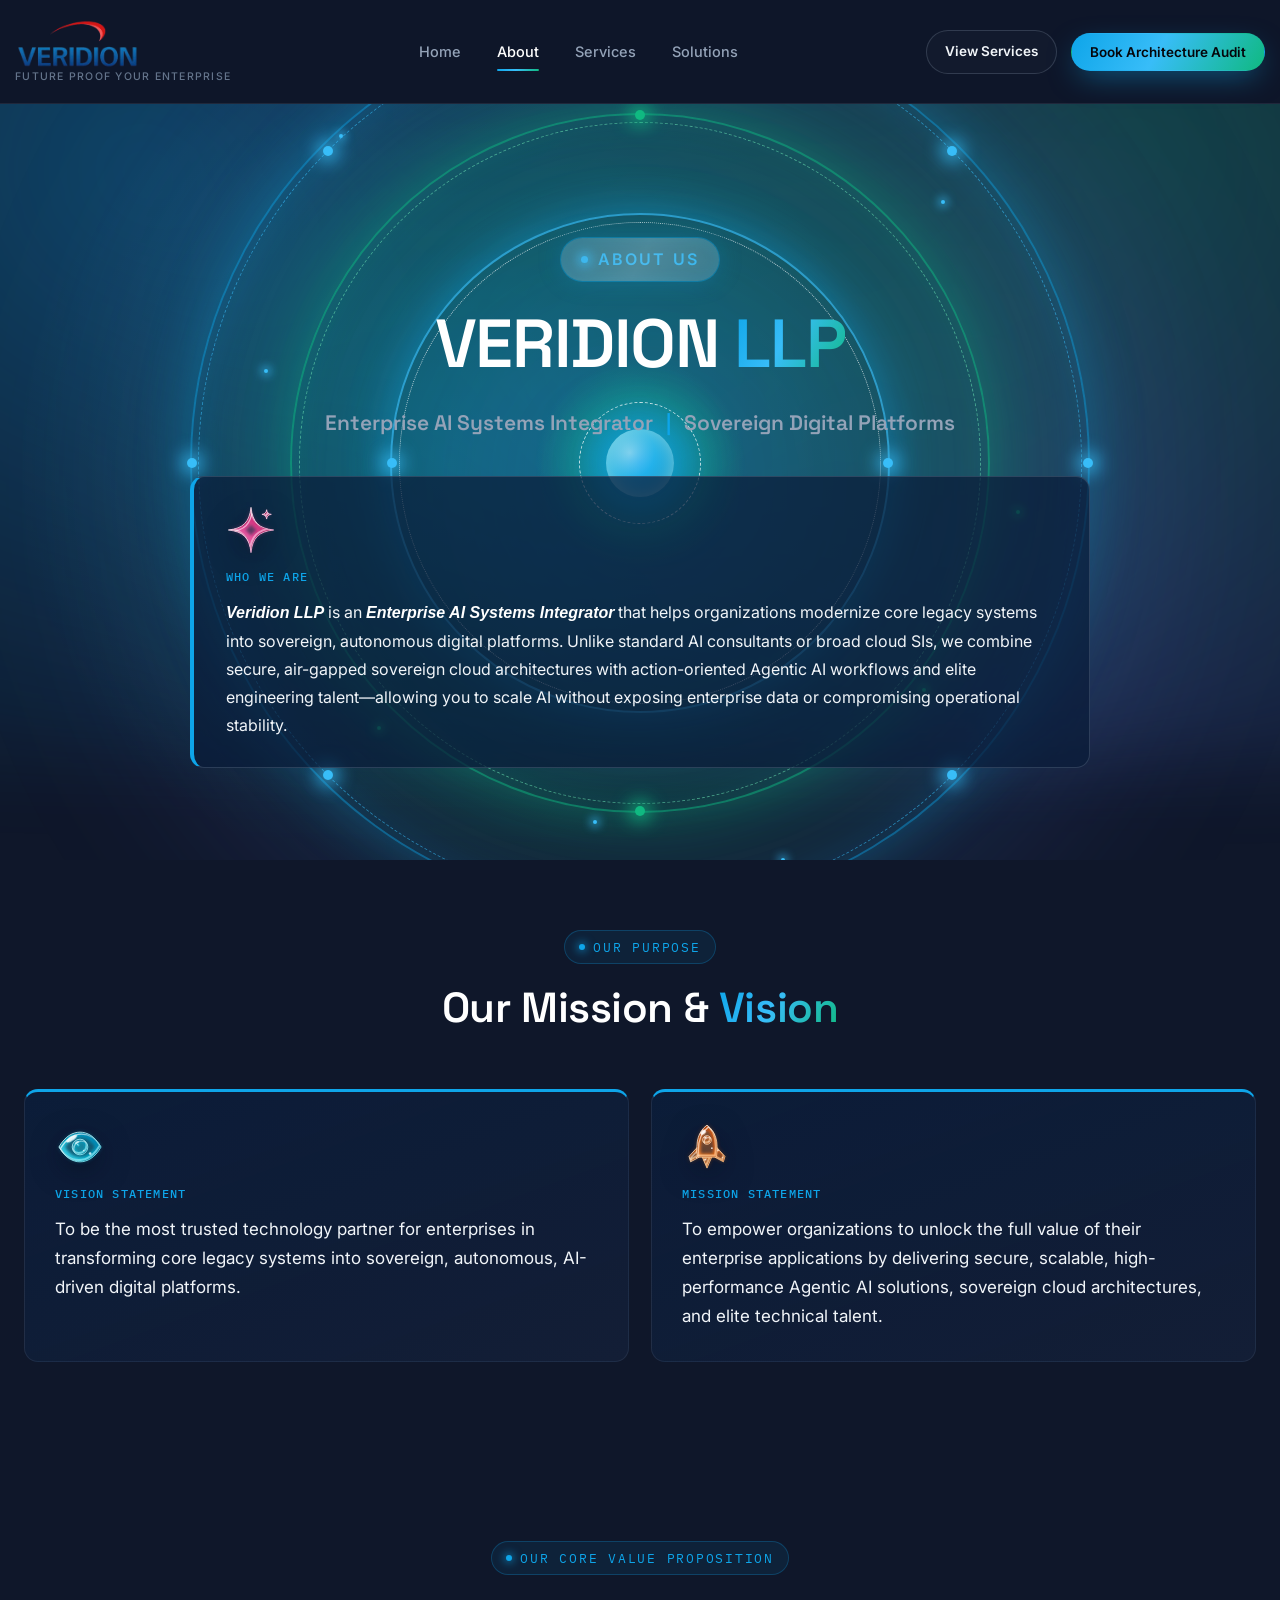
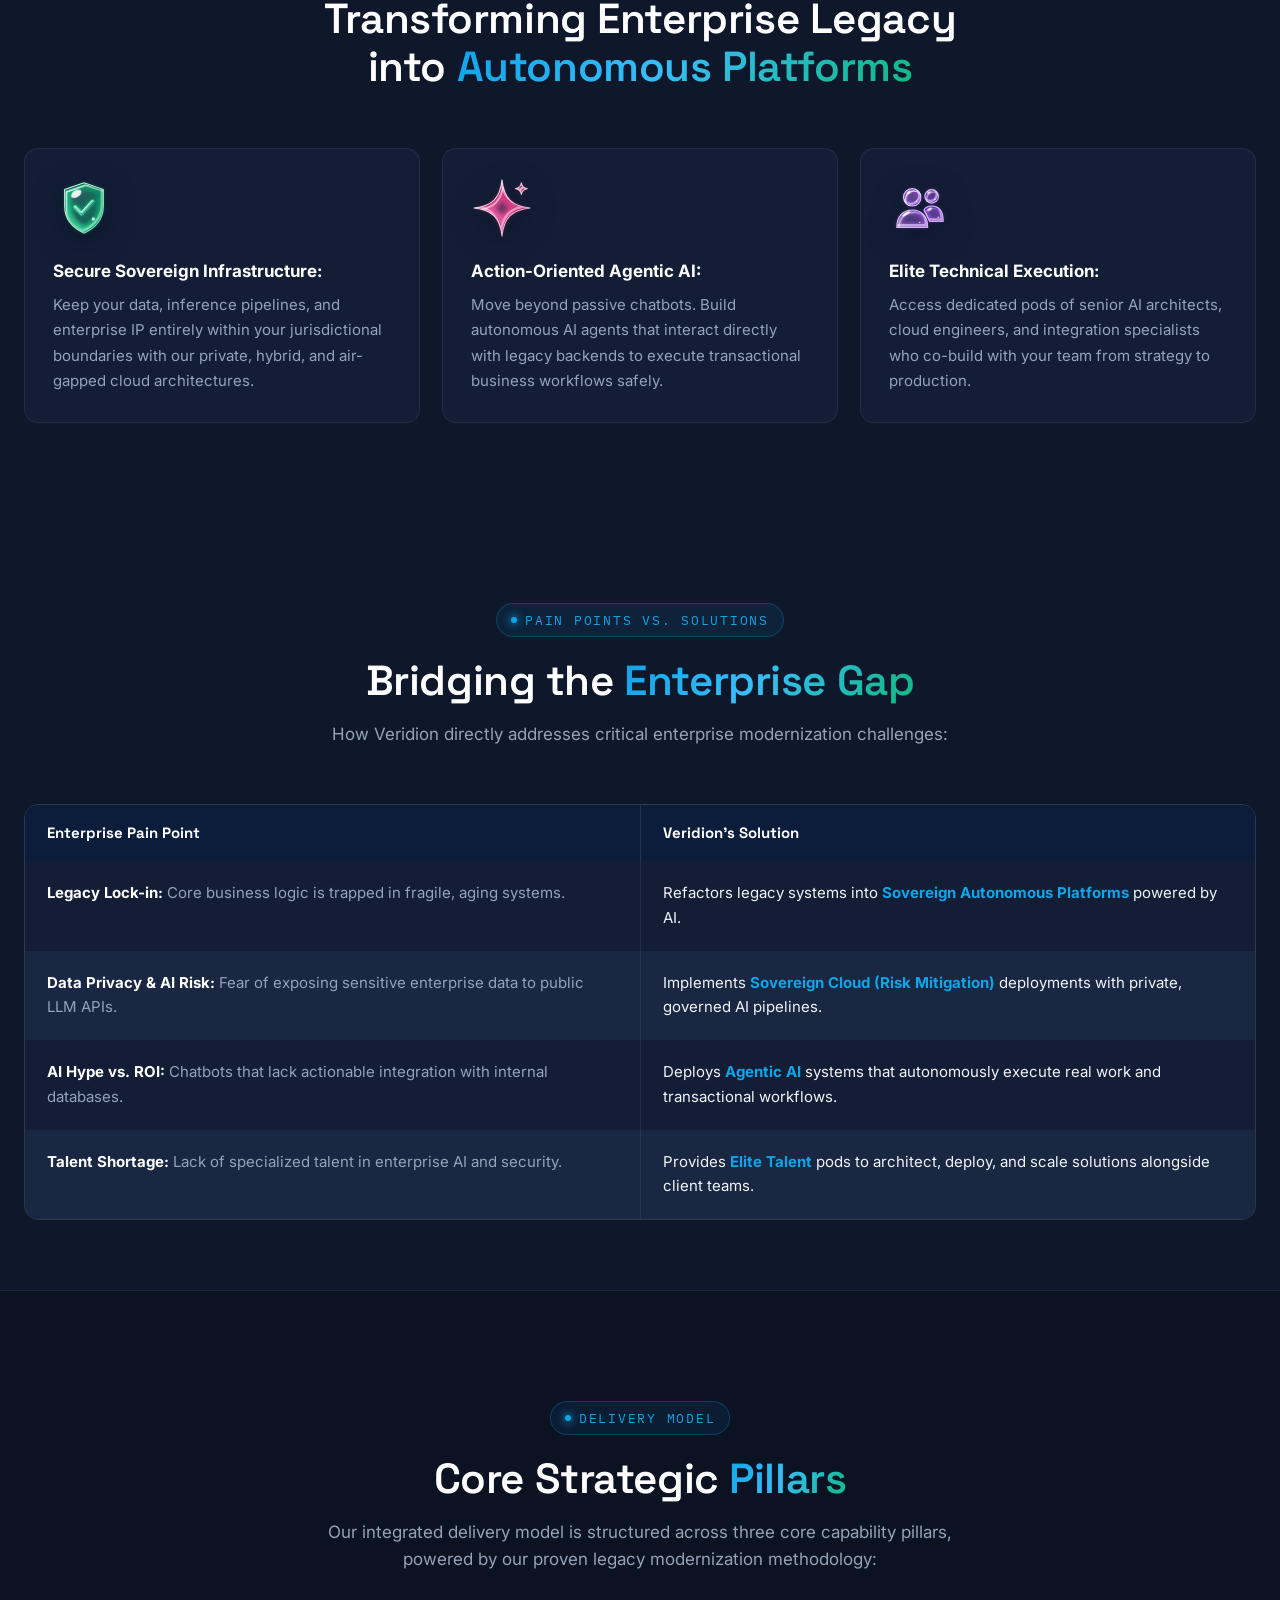
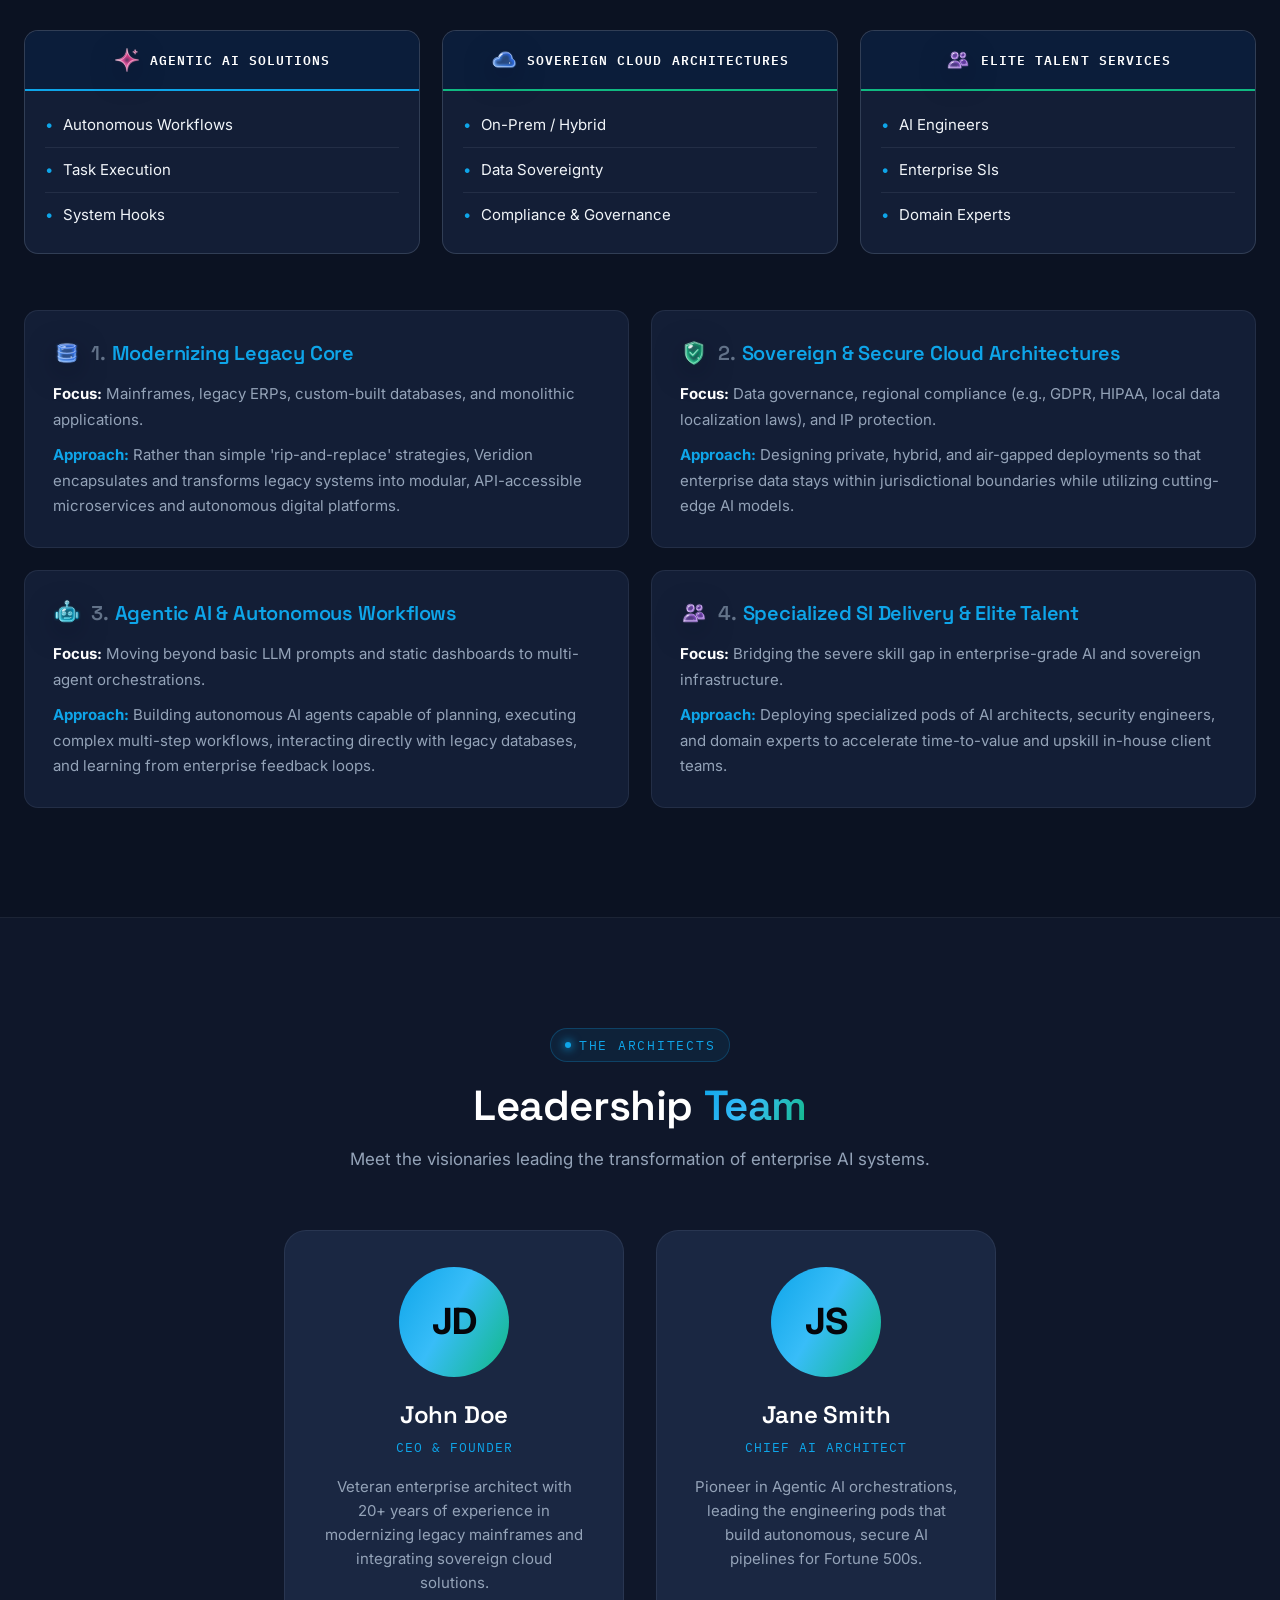
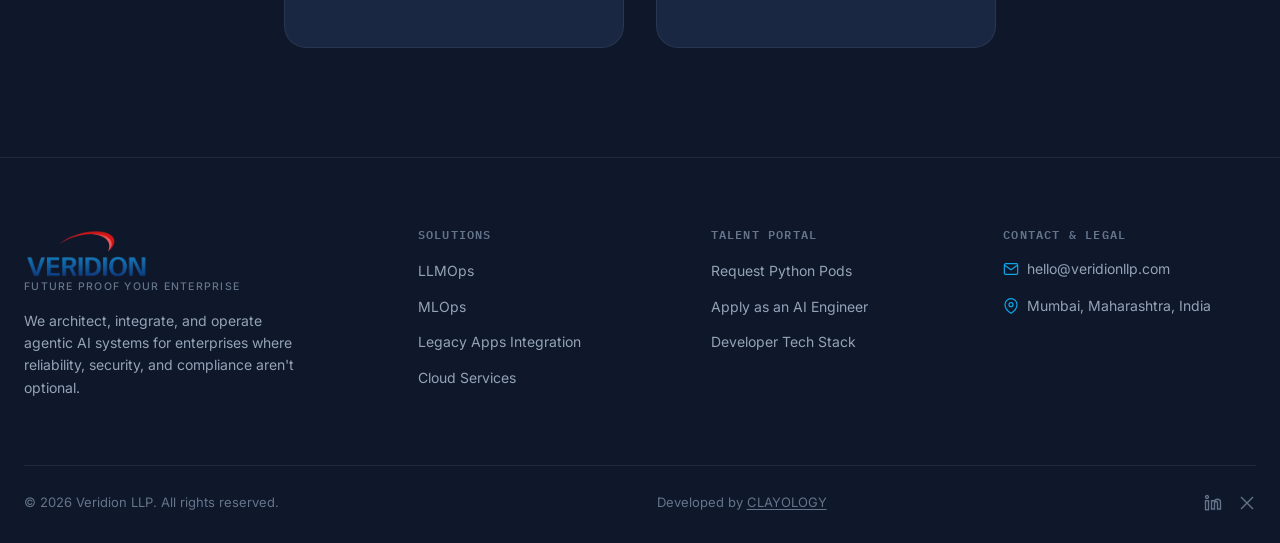
==== commit 3b08e87a: "client side issue fix" ====
--- a/about.html
+++ b/about.html
@@ -12,7 +12,7 @@
   <link
     href="https://fonts.googleapis.com/css2?family=Inter:wght@400;500;600;700;800&family=Space+Grotesk:wght@500;600;700&family=IBM+Plex+Mono:wght@400;500&display=swap"
     rel="stylesheet">
-  <link rel="stylesheet" href="css/style.css?v=3.5">
+  <link rel="stylesheet" href="css/style.css?v=3.6">
 </head>
 
 <body>
@@ -31,10 +31,7 @@
             <nav class="nav-links">
                 <a href="index.html">Home</a>
                 <a href="about.html">About</a>
-                <a href="services.html#llmops">LLMOps</a>
-                <a href="services.html#mlops">MLOps</a>
-                <a href="services.html#legacy-integration">Legacy Apps</a>
-                <a href="services.html#cloud-services">Cloud</a>
+                <a href="services.html">Services</a>
                 <a href="solutions.html">Solutions</a>
             </nav>
             <div class="nav-cta">
@@ -111,7 +108,7 @@
         <div class="hero-badge">
           <div class="badge-dot"></div> ABOUT US
         </div>
-        <h1 class="ab-title">VERIDION <span class="text-gradient hero-text-gradient">LLP</span></h1>
+        <h1 class="ab-title">VERIDION <span class="text-gradient">LLP</span></h1>
         <p class="ab-subtitle">Enterprise AI Systems Integrator <span>|</span> Sovereign Digital Platforms</p>
 
         <div class="ab-callout">
--- a/css/style.css
+++ b/css/style.css
@@ -145,7 +145,10 @@
   background: var(--gradient);
   -webkit-background-clip: text;
   background-clip: text;
+  -webkit-text-fill-color: transparent;
   color: transparent;
+  display: inline-block;
+  text-shadow: none;
 }
 
 /* Buttons ---------------------------------------------------------------- */
@@ -858,11 +861,11 @@
   position: absolute;
   top: 50%;
   left: 50%;
-  width: min(980px, 94vw);
-  height: min(980px, 94vw);
+  width: min(1120px, 96vw);
+  height: min(1120px, 96vw);
   transform: translate(-50%, -50%);
-  background: radial-gradient(circle, rgba(14, 165, 233, 0.28) 0%, rgba(16, 185, 129, 0.16) 42%, rgba(99, 102, 241, 0.1) 60%, transparent 74%);
-  filter: blur(65px);
+  background: radial-gradient(circle, rgba(14, 165, 233, 0.3) 0%, rgba(16, 185, 129, 0.18) 42%, rgba(99, 102, 241, 0.12) 60%, transparent 74%);
+  filter: blur(75px);
   pointer-events: none;
   animation: gyroNebulaBreath 8s ease-in-out infinite alternate;
 }
@@ -874,12 +877,12 @@
 
 .gyro-3d-stage {
   position: absolute;
-  top: 50%;
+  top: 48%;
   left: 50%;
-  width: 860px;
-  height: 860px;
+  width: 940px;
+  height: 940px;
   transform: translate(-50%, -50%);
-  perspective: 1400px;
+  perspective: 1600px;
   pointer-events: none;
   z-index: 1;
 }
@@ -907,20 +910,20 @@
   transform: translate(-50%, -50%);
 }
 
-/* Outer Celestial Titanium Ring (Z-X Axis) - Scaled to 820px */
+/* Outer Celestial Titanium Ring (Z-X Axis) - Scaled to 900px */
 .gyro-ring-outer {
-  width: 820px;
-  height: 820px;
-  border: 2px solid rgba(14, 165, 233, 0.45);
-  box-shadow: 0 0 50px rgba(14, 165, 233, 0.28), inset 0 0 35px rgba(14, 165, 233, 0.16);
+  width: 900px;
+  height: 900px;
+  border: 2px solid rgba(14, 165, 233, 0.48);
+  box-shadow: 0 0 55px rgba(14, 165, 233, 0.3), inset 0 0 40px rgba(14, 165, 233, 0.18);
   animation: gyroSpinOuter 28s linear infinite;
 }
 
 .gyro-ring-outer .ring-ticks {
   position: absolute;
-  inset: 5px;
+  inset: 6px;
   border-radius: 50%;
-  border: 1.5px dashed rgba(56, 189, 248, 0.55);
+  border: 1.5px dashed rgba(56, 189, 248, 0.58);
 }
 
 @keyframes gyroSpinOuter {
@@ -928,20 +931,20 @@
   to { transform: translate(-50%, -50%) rotateX(68deg) rotateY(18deg) rotateZ(360deg); }
 }
 
-/* Middle Sovereign Emerald Horizon Ring (Y-Z Axis) - Scaled to 640px */
+/* Middle Sovereign Emerald Horizon Ring (Y-Z Axis) - Scaled to 700px */
 .gyro-ring-middle {
-  width: 640px;
-  height: 640px;
-  border: 2.2px solid rgba(16, 185, 129, 0.52);
-  box-shadow: 0 0 45px rgba(16, 185, 129, 0.3), inset 0 0 30px rgba(16, 185, 129, 0.16);
+  width: 700px;
+  height: 700px;
+  border: 2.2px solid rgba(16, 185, 129, 0.55);
+  box-shadow: 0 0 50px rgba(16, 185, 129, 0.32), inset 0 0 35px rgba(16, 185, 129, 0.18);
   animation: gyroSpinMiddle 22s linear infinite reverse;
 }
 
 .ring-track-emerald {
   position: absolute;
-  inset: 6px;
+  inset: 7px;
   border-radius: 50%;
-  border: 1.5px dashed rgba(110, 231, 183, 0.5);
+  border: 1.5px dashed rgba(110, 231, 183, 0.55);
 }
 
 @keyframes gyroSpinMiddle {
@@ -949,20 +952,20 @@
   to { transform: translate(-50%, -50%) rotateX(25deg) rotateY(70deg) rotateZ(360deg); }
 }
 
-/* Inner Precision Quantum Gimbal Ring (Oblique Axis) - Scaled to 460px */
+/* Inner Precision Quantum Gimbal Ring (Oblique Axis) - Scaled to 500px */
 .gyro-ring-inner {
-  width: 460px;
-  height: 460px;
-  border: 2.5px solid rgba(56, 189, 248, 0.65);
-  box-shadow: 0 0 40px rgba(14, 165, 233, 0.45);
+  width: 500px;
+  height: 500px;
+  border: 2.5px solid rgba(56, 189, 248, 0.68);
+  box-shadow: 0 0 45px rgba(14, 165, 233, 0.48);
   animation: gyroSpinInner 15s linear infinite;
 }
 
 .ring-track-inner {
   position: absolute;
-  inset: 6px;
+  inset: 7px;
   border-radius: 50%;
-  border: 1.5px dotted rgba(255, 255, 255, 0.6);
+  border: 1.5px dotted rgba(255, 255, 255, 0.65);
 }
 
 @keyframes gyroSpinInner {
@@ -973,28 +976,28 @@
 /* Beacons on the rings */
 .gyro-beacon {
   position: absolute;
-  width: 9px;
-  height: 9px;
+  width: 10px;
+  height: 10px;
   border-radius: 50%;
   background: #38BDF8;
-  box-shadow: 0 0 16px 4px #38BDF8;
-}
-
-.beacon-top    { top: -4.5px; left: calc(50% - 4.5px); }
-.beacon-bottom { bottom: -4.5px; left: calc(50% - 4.5px); }
-.beacon-left   { left: -4.5px; top: calc(50% - 4.5px); }
-.beacon-right  { right: -4.5px; top: calc(50% - 4.5px); }
+  box-shadow: 0 0 18px 5px #38BDF8;
+}
+
+.beacon-top    { top: -5px; left: calc(50% - 5px); }
+.beacon-bottom { bottom: -5px; left: calc(50% - 5px); }
+.beacon-left   { left: -5px; top: calc(50% - 5px); }
+.beacon-right  { right: -5px; top: calc(50% - 5px); }
 
 .beacon-ne     { top: 14.6%; right: 14.6%; }
 .beacon-se     { bottom: 14.6%; right: 14.6%; }
 .beacon-sw     { bottom: 14.6%; left: 14.6%; }
 .beacon-nw     { top: 14.6%; left: 14.6%; }
 
-.beacon-emerald-1 { top: -4.5px; left: calc(50% - 4.5px); background: #10B981; box-shadow: 0 0 16px 4px #10B981; }
-.beacon-emerald-2 { bottom: -4.5px; left: calc(50% - 4.5px); background: #10B981; box-shadow: 0 0 16px 4px #10B981; }
-
-.beacon-cyan-1 { left: -4.5px; top: calc(50% - 4.5px); background: #38BDF8; box-shadow: 0 0 16px 4px #38BDF8; }
-.beacon-cyan-2 { right: -4.5px; top: calc(50% - 4.5px); background: #38BDF8; box-shadow: 0 0 16px 4px #38BDF8; }
+.beacon-emerald-1 { top: -5px; left: calc(50% - 5px); background: #10B981; box-shadow: 0 0 18px 5px #10B981; }
+.beacon-emerald-2 { bottom: -5px; left: calc(50% - 5px); background: #10B981; box-shadow: 0 0 18px 5px #10B981; }
+
+.beacon-cyan-1 { left: -5px; top: calc(50% - 5px); background: #38BDF8; box-shadow: 0 0 18px 5px #38BDF8; }
+.beacon-cyan-2 { right: -5px; top: calc(50% - 5px); background: #38BDF8; box-shadow: 0 0 18px 5px #38BDF8; }
 
 /* Central Sovereign Core Hub */
 .gyro-core-hub {
@@ -1002,8 +1005,8 @@
   top: 50%;
   left: 50%;
   transform: translate(-50%, -50%);
-  width: 140px;
-  height: 140px;
+  width: 150px;
+  height: 150px;
   display: flex;
   align-items: center;
   justify-content: center;
@@ -1011,36 +1014,36 @@
 
 .gyro-core-halo {
   position: absolute;
-  inset: -25px;
+  inset: -30px;
   border-radius: 50%;
-  background: radial-gradient(circle, rgba(14, 165, 233, 0.55) 0%, rgba(16, 185, 129, 0.25) 45%, transparent 70%);
+  background: radial-gradient(circle, rgba(14, 165, 233, 0.6) 0%, rgba(16, 185, 129, 0.28) 45%, transparent 70%);
   animation: gyroCoreHaloPulse 2.8s ease-in-out infinite alternate;
 }
 
 @keyframes gyroCoreHaloPulse {
   0% { transform: scale(0.85); opacity: 0.6; }
-  100% { transform: scale(1.35); opacity: 1; filter: drop-shadow(0 0 25px rgba(56, 189, 248, 0.8)); }
+  100% { transform: scale(1.35); opacity: 1; filter: drop-shadow(0 0 30px rgba(56, 189, 248, 0.85)); }
 }
 
 .gyro-core-orb {
-  width: 60px;
-  height: 60px;
+  width: 68px;
+  height: 68px;
   border-radius: 50%;
   background: radial-gradient(circle at 35% 35%, #fff 0%, #38BDF8 40%, #0284C7 75%, #0F172A 100%);
-  box-shadow: 0 0 45px 12px rgba(14, 165, 233, 0.8), inset 0 0 20px rgba(255, 255, 255, 0.8);
+  box-shadow: 0 0 50px 14px rgba(14, 165, 233, 0.85), inset 0 0 22px rgba(255, 255, 255, 0.85);
   animation: gyroOrbShimmer 3.5s ease-in-out infinite alternate;
 }
 
 @keyframes gyroOrbShimmer {
-  0% { transform: scale(0.95); filter: drop-shadow(0 0 18px rgba(14, 165, 233, 0.8)); }
-  100% { transform: scale(1.1); filter: drop-shadow(0 0 32px rgba(56, 189, 248, 1)); }
+  0% { transform: scale(0.95); filter: drop-shadow(0 0 20px rgba(14, 165, 233, 0.85)); }
+  100% { transform: scale(1.1); filter: drop-shadow(0 0 36px rgba(56, 189, 248, 1)); }
 }
 
 .gyro-core-rings {
   position: absolute;
-  inset: 12px;
+  inset: 14px;
   border-radius: 50%;
-  border: 1.5px dashed rgba(255, 255, 255, 0.7);
+  border: 1.5px dashed rgba(255, 255, 255, 0.75);
   animation: gyroSpinInner 6s linear infinite reverse;
 }
 
@@ -1074,35 +1077,37 @@
 
 /* Gyroscope Responsive Breakpoints */
 @media (max-width: 1200px) {
-  .gyro-3d-stage { width: 720px; height: 720px; }
-  .gyro-ring-outer { width: 680px; height: 680px; }
-  .gyro-ring-middle { width: 520px; height: 520px; }
-  .gyro-ring-inner { width: 380px; height: 380px; }
+  .gyro-3d-stage { width: 780px; height: 780px; }
+  .gyro-ring-outer { width: 740px; height: 740px; }
+  .gyro-ring-middle { width: 580px; height: 580px; }
+  .gyro-ring-inner { width: 420px; height: 420px; }
 }
 
 @media (max-width: 900px) {
-  .gyro-3d-stage { width: 560px; height: 560px; }
-  .gyro-ring-outer { width: 520px; height: 520px; }
-  .gyro-ring-middle { width: 400px; height: 400px; }
-  .gyro-ring-inner { width: 290px; height: 290px; }
-  .gyro-core-hub { width: 110px; height: 110px; }
-  .gyro-core-orb { width: 48px; height: 48px; }
+  .gyro-3d-stage { width: 580px; height: 580px; }
+  .gyro-ring-outer { width: 540px; height: 540px; }
+  .gyro-ring-middle { width: 420px; height: 420px; }
+  .gyro-ring-inner { width: 310px; height: 310px; }
+  .gyro-core-hub { width: 120px; height: 120px; }
+  .gyro-core-orb { width: 52px; height: 52px; }
 }
 
 @media (max-width: 600px) {
-  .gyro-3d-stage { width: 390px; height: 390px; }
-  .gyro-ring-outer { width: 360px; height: 360px; }
-  .gyro-ring-middle { width: 280px; height: 280px; }
-  .gyro-ring-inner { width: 200px; height: 200px; }
-  .gyro-core-hub { width: 90px; height: 90px; }
-  .gyro-core-orb { width: 38px; height: 38px; }
+  .gyro-3d-stage { width: 400px; height: 400px; }
+  .gyro-ring-outer { width: 370px; height: 370px; }
+  .gyro-ring-middle { width: 290px; height: 290px; }
+  .gyro-ring-inner { width: 210px; height: 210px; }
+  .gyro-core-hub { width: 95px; height: 95px; }
+  .gyro-core-orb { width: 40px; height: 40px; }
 }
 
 @media (max-width: 420px) {
   .gyro-3d-stage { width: 310px; height: 310px; }
   .gyro-ring-outer { width: 290px; height: 290px; }
-  .gyro-ring-middle { width: 220px; height: 220px; }
-  .gyro-ring-inner { width: 150px; height: 150px; }
+  .gyro-ring-middle { width: 225px; height: 225px; }
+  .gyro-ring-inner { width: 155px; height: 155px; }
+  .gyro-core-hub { width: 80px; height: 80px; }
+  .gyro-core-orb { width: 32px; height: 32px; }
 }
 
 
@@ -1113,22 +1118,22 @@
   position: absolute;
   top: 50%;
   left: 50%;
-  width: min(1080px, 96vw);
-  height: min(1080px, 96vw);
+  width: min(1200px, 98vw);
+  height: min(1200px, 98vw);
   transform: translate(-50%, -50%);
-  background: radial-gradient(circle, rgba(14, 165, 233, 0.28) 0%, rgba(16, 185, 129, 0.16) 45%, transparent 72%);
-  filter: blur(65px);
+  background: radial-gradient(circle, rgba(14, 165, 233, 0.3) 0%, rgba(16, 185, 129, 0.18) 45%, transparent 72%);
+  filter: blur(75px);
   pointer-events: none;
 }
 
 .cyber-globe-stage {
   position: absolute;
-  top: 50%;
+  top: 48%;
   left: 50%;
-  width: 900px;
-  height: 900px;
+  width: 980px;
+  height: 980px;
   transform: translate(-50%, -50%);
-  perspective: 1400px;
+  perspective: 1500px;
   pointer-events: none;
   z-index: 1;
 }
@@ -1142,17 +1147,17 @@
   justify-content: center;
 }
 
-/* The Spherical Hologram Body - Scaled up to 660px */
+/* The Spherical Hologram Body - Scaled up to 740px */
 .globe-sphere-body {
   position: relative;
-  width: 660px;
-  height: 660px;
+  width: 740px;
+  height: 740px;
   border-radius: 50%;
-  border: 2px solid rgba(14, 165, 233, 0.45);
+  border: 2px solid rgba(14, 165, 233, 0.48);
   box-shadow:
-    0 0 60px rgba(14, 165, 233, 0.32),
-    inset 0 0 50px rgba(14, 165, 233, 0.2),
-    inset 0 0 90px rgba(16, 185, 129, 0.14);
+    0 0 70px rgba(14, 165, 233, 0.35),
+    inset 0 0 60px rgba(14, 165, 233, 0.22),
+    inset 0 0 100px rgba(16, 185, 129, 0.16);
   overflow: hidden;
   transform-style: preserve-3d;
 }
@@ -1162,16 +1167,16 @@
   position: absolute;
   inset: 0;
   border-radius: 50%;
-  border: 1.2px dashed rgba(56, 189, 248, 0.42);
+  border: 1.2px dashed rgba(56, 189, 248, 0.45);
   animation: meridianSpin 28s linear infinite;
 }
 
 .meridian-0   { transform: rotateY(0deg); }
-.meridian-30  { transform: rotateY(30deg); border-color: rgba(16, 185, 129, 0.38); }
+.meridian-30  { transform: rotateY(30deg); border-color: rgba(16, 185, 129, 0.4); }
 .meridian-60  { transform: rotateY(60deg); }
-.meridian-90  { transform: rotateY(90deg); border-color: rgba(14, 165, 233, 0.55); border-style: solid; border-width: 1.8px; }
+.meridian-90  { transform: rotateY(90deg); border-color: rgba(14, 165, 233, 0.6); border-style: solid; border-width: 2px; }
 .meridian-120 { transform: rotateY(120deg); }
-.meridian-150 { transform: rotateY(150deg); border-color: rgba(16, 185, 129, 0.38); }
+.meridian-150 { transform: rotateY(150deg); border-color: rgba(16, 185, 129, 0.4); }
 
 @keyframes meridianSpin {
   from { transform: rotateY(0deg); }
@@ -1183,47 +1188,47 @@
   position: absolute;
   left: 50%;
   border-radius: 50%;
-  border: 1.2px solid rgba(14, 165, 233, 0.38);
+  border: 1.2px solid rgba(14, 165, 233, 0.4);
   transform: translateX(-50%);
 }
 
 .parallel-equator {
   top: 50%;
   width: 100%;
-  height: 160px;
+  height: 180px;
   transform: translate(-50%, -50%);
-  border-color: rgba(56, 189, 248, 0.7);
-  border-width: 2px;
-  box-shadow: 0 0 20px rgba(14, 165, 233, 0.4);
+  border-color: rgba(56, 189, 248, 0.75);
+  border-width: 2.2px;
+  box-shadow: 0 0 24px rgba(14, 165, 233, 0.45);
 }
 
 .parallel-north-1 {
   top: 25%;
-  width: 86%;
-  height: 110px;
+  width: 88%;
+  height: 125px;
   transform: translate(-50%, -50%);
   border-style: dashed;
 }
 
 .parallel-north-2 {
   top: 12%;
-  width: 58%;
-  height: 70px;
+  width: 60%;
+  height: 80px;
   transform: translate(-50%, -50%);
 }
 
 .parallel-south-1 {
   top: 75%;
-  width: 86%;
-  height: 110px;
+  width: 88%;
+  height: 125px;
   transform: translate(-50%, -50%);
   border-style: dashed;
 }
 
 .parallel-south-2 {
   top: 88%;
-  width: 58%;
-  height: 70px;
+  width: 60%;
+  height: 80px;
   transform: translate(-50%, -50%);
 }
 
@@ -1232,7 +1237,7 @@
   position: absolute;
   inset: -15%;
   border-radius: 50%;
-  background: conic-gradient(from 0deg at 50% 50%, rgba(14, 165, 233, 0.5) 0deg, rgba(16, 185, 129, 0.28) 32deg, transparent 70deg, transparent 360deg);
+  background: conic-gradient(from 0deg at 50% 50%, rgba(14, 165, 233, 0.52) 0deg, rgba(16, 185, 129, 0.3) 32deg, transparent 70deg, transparent 360deg);
   animation: radar360Sweep 6s linear infinite;
   mix-blend-mode: screen;
 }
@@ -1294,24 +1299,24 @@
 .pin-asia   { top: 44%; left: 78%; }
 .pin-asia .pin-ripple { animation-delay: -1.6s; }
 
-/* Tilted Orbital Satellite Tracks - Scaled up to 820px & 760px */
+/* Tilted Orbital Satellite Tracks - Scaled up to 940px & 860px */
 .orbital-track {
   position: absolute;
   border-radius: 50%;
-  border: 1.2px dashed rgba(56, 189, 248, 0.4);
+  border: 1.2px dashed rgba(56, 189, 248, 0.42);
 }
 
 .track-1 {
-  width: 820px;
-  height: 820px;
+  width: 940px;
+  height: 940px;
   transform: rotateX(65deg) rotateY(-25deg);
   animation: orbitTrackSpin 20s linear infinite;
 }
 
 .track-2 {
-  width: 760px;
-  height: 760px;
-  border-color: rgba(16, 185, 129, 0.4);
+  width: 860px;
+  height: 860px;
+  border-color: rgba(16, 185, 129, 0.42);
   transform: rotateX(60deg) rotateY(35deg);
   animation: orbitTrackSpin 24s linear infinite reverse;
 }
@@ -1340,20 +1345,20 @@
 /* Digital Matrix Columns */
 .globe-matrix-column {
   position: absolute;
-  top: 12%;
+  top: 10%;
   display: flex;
   flex-direction: column;
-  gap: 14px;
+  gap: 15px;
   font-family: var(--font-mono);
   font-size: 11px;
-  color: rgba(56, 189, 248, 0.4);
+  color: rgba(56, 189, 248, 0.45);
   letter-spacing: 0.22em;
   user-select: none;
   animation: matrixFlicker 4s ease-in-out infinite alternate;
 }
 
-.matrix-col-left { left: -40px; }
-.matrix-col-right { right: -40px; color: rgba(16, 185, 129, 0.4); }
+.matrix-col-left { left: -50px; }
+.matrix-col-right { right: -50px; color: rgba(16, 185, 129, 0.45); }
 
 @keyframes matrixFlicker {
   0% { opacity: 0.35; }
@@ -1363,30 +1368,30 @@
 
 /* Globe Responsive Breakpoints */
 @media (max-width: 1200px) {
-  .cyber-globe-stage { width: 720px; height: 720px; }
-  .globe-sphere-body { width: 540px; height: 540px; }
-  .track-1 { width: 680px; height: 680px; }
-  .track-2 { width: 620px; height: 620px; }
+  .cyber-globe-stage { width: 780px; height: 780px; }
+  .globe-sphere-body { width: 590px; height: 590px; }
+  .track-1 { width: 760px; height: 760px; }
+  .track-2 { width: 690px; height: 690px; }
 }
 
 @media (max-width: 900px) {
-  .cyber-globe-stage { width: 540px; height: 540px; }
-  .globe-sphere-body { width: 420px; height: 420px; }
-  .track-1 { width: 510px; height: 510px; }
-  .track-2 { width: 470px; height: 470px; }
+  .cyber-globe-stage { width: 570px; height: 570px; }
+  .globe-sphere-body { width: 440px; height: 440px; }
+  .track-1 { width: 550px; height: 550px; }
+  .track-2 { width: 500px; height: 500px; }
   .globe-matrix-column { display: none; }
 }
 
 @media (max-width: 600px) {
-  .cyber-globe-stage { width: 380px; height: 380px; }
-  .globe-sphere-body { width: 310px; height: 310px; }
-  .track-1 { width: 370px; height: 370px; }
+  .cyber-globe-stage { width: 390px; height: 390px; }
+  .globe-sphere-body { width: 320px; height: 320px; }
+  .track-1 { width: 380px; height: 380px; }
   .track-2 { width: 340px; height: 340px; }
 }
 
 @media (max-width: 420px) {
-  .cyber-globe-stage { width: 300px; height: 300px; }
-  .globe-sphere-body { width: 250px; height: 250px; }
+  .cyber-globe-stage { width: 310px; height: 310px; }
+  .globe-sphere-body { width: 260px; height: 260px; }
   .track-1, .track-2 { display: none; }
 }
 
@@ -1396,40 +1401,40 @@
    ========================================================================== */
 .svc-horizon-aura {
   position: absolute;
-  top: 50%;
+  top: 52%;
   left: 50%;
-  width: min(1000px, 94vw);
-  height: min(1000px, 94vw);
+  width: min(1100px, 96vw);
+  height: min(1100px, 96vw);
   transform: translate(-50%, -50%);
-  background: radial-gradient(circle, rgba(14, 165, 233, 0.28) 0%, rgba(16, 185, 129, 0.16) 48%, transparent 72%);
-  filter: blur(70px);
+  background: radial-gradient(circle, rgba(14, 165, 233, 0.3) 0%, rgba(16, 185, 129, 0.18) 48%, transparent 72%);
+  filter: blur(75px);
   pointer-events: none;
 }
 
 .isometric-stack-stage {
   position: absolute;
-  top: 50%;
+  top: 53%;
   left: 50%;
-  width: 920px;
-  height: 740px;
+  width: 1060px;
+  height: 840px;
   transform: translate(-50%, -50%);
-  perspective: 1200px;
+  perspective: 1300px;
   pointer-events: none;
   z-index: 1;
 }
 
-/* Floor Horizon Grid - Scaled to 1100px */
+/* Floor Horizon Grid - Scaled to 1250px */
 .iso-grid-floor {
   position: absolute;
   bottom: 0;
   left: 50%;
-  width: 1100px;
-  height: 480px;
+  width: 1250px;
+  height: 540px;
   transform: translateX(-50%) rotateX(65deg);
   background-image:
-    linear-gradient(rgba(14, 165, 233, 0.22) 1px, transparent 1px),
-    linear-gradient(90deg, rgba(14, 165, 233, 0.22) 1px, transparent 1px);
-  background-size: 40px 40px;
+    linear-gradient(rgba(14, 165, 233, 0.25) 1px, transparent 1px),
+    linear-gradient(90deg, rgba(14, 165, 233, 0.25) 1px, transparent 1px);
+  background-size: 42px 42px;
   mask-image: radial-gradient(ellipse at 50% 50%, #000 25%, transparent 78%);
   -webkit-mask-image: radial-gradient(ellipse at 50% 50%, #000 25%, transparent 78%);
 }
@@ -1438,33 +1443,33 @@
 .iso-energy-conduit {
   position: absolute;
   top: 2%;
-  bottom: 10%;
+  bottom: 8%;
   left: 50%;
   width: 6px;
   transform: translateX(-50%);
-  background: linear-gradient(180deg, transparent 0%, rgba(56, 189, 248, 0.85) 25%, rgba(16, 185, 129, 0.9) 75%, transparent 100%);
-  box-shadow: 0 0 24px 4px #38BDF8;
+  background: linear-gradient(180deg, transparent 0%, rgba(56, 189, 248, 0.9) 25%, rgba(16, 185, 129, 0.92) 75%, transparent 100%);
+  box-shadow: 0 0 28px 5px #38BDF8;
 }
 
 .conduit-pulse {
   position: absolute;
-  width: 18px;
-  height: 55px;
+  width: 20px;
+  height: 60px;
   left: 50%;
-  border-radius: 9px;
+  border-radius: 10px;
   transform: translateX(-50%);
   filter: blur(2px);
 }
 
 .pulse-up {
   background: #38BDF8;
-  box-shadow: 0 0 26px 6px #38BDF8;
+  box-shadow: 0 0 28px 7px #38BDF8;
   animation: pulseConduitUp 3s ease-in-out infinite;
 }
 
 .pulse-down {
   background: #10B981;
-  box-shadow: 0 0 26px 6px #10B981;
+  box-shadow: 0 0 28px 7px #10B981;
   animation: pulseConduitDown 3.8s ease-in-out infinite -1.5s;
 }
 
@@ -1514,81 +1519,81 @@
 
 .tier-label {
   font-family: var(--font-mono);
-  font-size: 11px;
+  font-size: 11.5px;
   font-weight: 700;
-  letter-spacing: 0.18em;
-  color: rgba(255, 255, 255, 0.92);
-  text-shadow: 0 0 12px rgba(14, 165, 233, 0.9);
+  letter-spacing: 0.2em;
+  color: rgba(255, 255, 255, 0.95);
+  text-shadow: 0 0 14px rgba(14, 165, 233, 0.9);
   pointer-events: none;
 }
 
-/* Tier 1 (Base - Legacy Mainframe) - Scaled to 620px × 100px */
+/* Tier 1 (Base - Legacy Mainframe) - Scaled to 700px × 96px */
 .tier-1 {
-  bottom: 8%;
+  bottom: 6%;
   animation: levitatePlate1 5.2s ease-in-out infinite;
 }
 .tier-1 .tier-plate {
-  width: 620px;
-  height: 100px;
-  background: rgba(15, 23, 42, 0.78);
-  border: 2px solid rgba(148, 163, 184, 0.45);
-  box-shadow: 0 0 35px rgba(148, 163, 184, 0.25), inset 0 1px 0 rgba(255, 255, 255, 0.25);
-}
-
-/* Tier 2 (MLOps Pipeline) - Scaled to 520px × 90px */
+  width: 700px;
+  height: 96px;
+  background: rgba(15, 23, 42, 0.82);
+  border: 2px solid rgba(148, 163, 184, 0.5);
+  box-shadow: 0 0 40px rgba(148, 163, 184, 0.28), inset 0 1px 0 rgba(255, 255, 255, 0.28);
+}
+
+/* Tier 2 (MLOps Pipeline) - Scaled to 590px × 88px */
 .tier-2 {
-  bottom: 24%;
+  bottom: 19%;
   animation: levitatePlate2 5.6s ease-in-out infinite -1.2s;
 }
 .tier-2 .tier-plate {
-  width: 520px;
-  height: 90px;
-  background: rgba(14, 165, 233, 0.15);
-  border: 2px solid rgba(14, 165, 233, 0.6);
-  box-shadow: 0 0 40px rgba(14, 165, 233, 0.32), inset 0 1px 0 rgba(56, 189, 248, 0.5);
-}
-
-/* Tier 3 (LLMOps Platform) - Scaled to 430px × 82px */
+  width: 590px;
+  height: 88px;
+  background: rgba(14, 165, 233, 0.16);
+  border: 2px solid rgba(14, 165, 233, 0.65);
+  box-shadow: 0 0 45px rgba(14, 165, 233, 0.35), inset 0 1px 0 rgba(56, 189, 248, 0.55);
+}
+
+/* Tier 3 (LLMOps Platform) - Scaled to 490px × 80px */
 .tier-3 {
-  bottom: 40%;
+  bottom: 32%;
   animation: levitatePlate3 5.4s ease-in-out infinite -2.4s;
 }
 .tier-3 .tier-plate {
-  width: 430px;
-  height: 82px;
-  background: rgba(16, 185, 129, 0.16);
-  border: 2.2px solid rgba(16, 185, 129, 0.68);
-  box-shadow: 0 0 45px rgba(16, 185, 129, 0.38), inset 0 1px 0 rgba(110, 231, 183, 0.6);
-}
-
-/* Tier 4 (AIOps Autonomous) - Scaled to 340px × 74px */
+  width: 490px;
+  height: 80px;
+  background: rgba(16, 185, 129, 0.18);
+  border: 2.2px solid rgba(16, 185, 129, 0.72);
+  box-shadow: 0 0 50px rgba(16, 185, 129, 0.4), inset 0 1px 0 rgba(110, 231, 183, 0.65);
+}
+
+/* Tier 4 (AIOps Autonomous) - Scaled to 390px × 72px */
 .tier-4 {
-  bottom: 56%;
+  bottom: 45%;
   animation: levitatePlate4 5s ease-in-out infinite -3.6s;
 }
 .tier-4 .tier-plate {
-  width: 340px;
-  height: 74px;
-  background: rgba(56, 189, 248, 0.18);
-  border: 2.2px solid rgba(56, 189, 248, 0.75);
-  box-shadow: 0 0 45px rgba(56, 189, 248, 0.42), inset 0 1px 0 rgba(255, 255, 255, 0.6);
-}
-
-/* Tier 5 (Autonomous AI Agent Apex) - Scaled to 250px × 66px */
+  width: 390px;
+  height: 72px;
+  background: rgba(56, 189, 248, 0.2);
+  border: 2.2px solid rgba(56, 189, 248, 0.8);
+  box-shadow: 0 0 50px rgba(56, 189, 248, 0.45), inset 0 1px 0 rgba(255, 255, 255, 0.65);
+}
+
+/* Tier 5 (Autonomous AI Agent Apex) - Scaled to 290px × 64px */
 .tier-5 {
-  bottom: 72%;
+  bottom: 58%;
   animation: levitatePlate5 4.8s ease-in-out infinite -4.2s;
 }
 .tier-5 .tier-plate {
-  width: 250px;
-  height: 66px;
-  background: rgba(245, 158, 11, 0.18);
-  border: 2.5px solid rgba(245, 158, 11, 0.8);
-  box-shadow: 0 0 50px rgba(245, 158, 11, 0.48), inset 0 1px 0 rgba(253, 230, 138, 0.7);
+  width: 290px;
+  height: 64px;
+  background: rgba(245, 158, 11, 0.2);
+  border: 2.5px solid rgba(245, 158, 11, 0.85);
+  box-shadow: 0 0 55px rgba(245, 158, 11, 0.52), inset 0 1px 0 rgba(253, 230, 138, 0.75);
 }
 .tier-5 .tier-label {
   color: #FEF3C7;
-  text-shadow: 0 0 12px rgba(245, 158, 11, 0.9);
+  text-shadow: 0 0 14px rgba(245, 158, 11, 0.95);
 }
 
 /* Harmonic Levitation Keyframes */
@@ -1613,29 +1618,29 @@
   50% { transform: translateX(-50%) rotateX(60deg) rotateZ(-30deg) translateY(-26px); }
 }
 
-/* Floating Service Glyphs */
+/* Floating Service Glyphs - Flanked gracefully on wings */
 .iso-float-glyph {
   position: absolute;
-  padding: 5px 12px;
+  padding: 6px 14px;
   border-radius: 8px;
-  background: rgba(15, 23, 42, 0.82);
-  border: 1px solid rgba(14, 165, 233, 0.45);
+  background: rgba(15, 23, 42, 0.85);
+  border: 1px solid rgba(14, 165, 233, 0.5);
   font-family: var(--font-mono);
-  font-size: 10.5px;
+  font-size: 11px;
   font-weight: 600;
   color: #38BDF8;
   letter-spacing: 0.12em;
-  box-shadow: 0 0 22px rgba(14, 165, 233, 0.35);
+  box-shadow: 0 0 24px rgba(14, 165, 233, 0.4);
   animation: floatGlyph 6s ease-in-out infinite alternate;
 }
 
-.glyph-1 { top: 16%; left: 4%; animation-duration: 7s; }
-.glyph-2 { top: 32%; right: 4%; animation-duration: 6.2s; animation-delay: -1.5s; color: #10B981; border-color: rgba(16, 185, 129, 0.5); box-shadow: 0 0 22px rgba(16, 185, 129, 0.35); }
-.glyph-3 { top: 58%; left: 6%; animation-duration: 8s; animation-delay: -3s; }
-.glyph-4 { top: 74%; right: 6%; animation-duration: 6.8s; animation-delay: -2s; color: #10B981; border-color: rgba(16, 185, 129, 0.5); box-shadow: 0 0 22px rgba(16, 185, 129, 0.35); }
-.glyph-5 { top: 88%; left: 14%; animation-duration: 7.4s; animation-delay: -4s; }
-.glyph-6 { top: 18%; right: 16%; animation-duration: 6.5s; animation-delay: -3.5s; }
-.glyph-7 { top: 48%; right: 18%; animation-duration: 7.8s; animation-delay: -1s; color: #10B981; border-color: rgba(16, 185, 129, 0.5); }
+.glyph-1 { top: 20%; left: 2%; animation-duration: 7s; }
+.glyph-2 { top: 36%; right: 3%; animation-duration: 6.2s; animation-delay: -1.5s; color: #10B981; border-color: rgba(16, 185, 129, 0.55); box-shadow: 0 0 24px rgba(16, 185, 129, 0.4); }
+.glyph-3 { top: 62%; left: 3%; animation-duration: 8s; animation-delay: -3s; }
+.glyph-4 { top: 76%; right: 3%; animation-duration: 6.8s; animation-delay: -2s; color: #10B981; border-color: rgba(16, 185, 129, 0.55); box-shadow: 0 0 24px rgba(16, 185, 129, 0.4); }
+.glyph-5 { top: 88%; left: 10%; animation-duration: 7.4s; animation-delay: -4s; }
+.glyph-6 { top: 22%; right: 4%; animation-duration: 6.5s; animation-delay: -3.5s; }
+.glyph-7 { top: 52%; right: 4%; animation-duration: 7.8s; animation-delay: -1s; color: #10B981; border-color: rgba(16, 185, 129, 0.55); }
 
 @keyframes floatGlyph {
   0% { transform: translateY(0); }
@@ -1644,43 +1649,44 @@
 
 /* Isometric Stack Responsive Breakpoints */
 @media (max-width: 1200px) {
-  .isometric-stack-stage { width: 760px; height: 660px; }
-  .iso-grid-floor { width: 900px; height: 400px; }
-  .tier-1 .tier-plate { width: 500px; height: 85px; }
-  .tier-2 .tier-plate { width: 420px; height: 78px; }
-  .tier-3 .tier-plate { width: 350px; height: 72px; }
-  .tier-4 .tier-plate { width: 280px; height: 65px; }
-  .tier-5 .tier-plate { width: 200px; height: 58px; }
+  .isometric-stack-stage { width: 820px; height: 720px; }
+  .iso-grid-floor { width: 960px; height: 440px; }
+  .tier-1 .tier-plate { width: 560px; height: 86px; }
+  .tier-2 .tier-plate { width: 470px; height: 80px; }
+  .tier-3 .tier-plate { width: 390px; height: 74px; }
+  .tier-4 .tier-plate { width: 310px; height: 68px; }
+  .tier-5 .tier-plate { width: 230px; height: 60px; }
 }
 
 @media (max-width: 900px) {
-  .isometric-stack-stage { width: 560px; height: 520px; }
-  .iso-grid-floor { width: 680px; height: 320px; }
-  .tier-1 .tier-plate { width: 380px; height: 72px; }
-  .tier-2 .tier-plate { width: 320px; height: 66px; }
-  .tier-3 .tier-plate { width: 260px; height: 60px; }
-  .tier-4 .tier-plate { width: 210px; height: 55px; }
-  .tier-5 .tier-plate { width: 160px; height: 50px; }
+  .isometric-stack-stage { width: 600px; height: 560px; }
+  .iso-grid-floor { width: 720px; height: 350px; }
+  .tier-1 .tier-plate { width: 420px; height: 75px; }
+  .tier-2 .tier-plate { width: 350px; height: 70px; }
+  .tier-3 .tier-plate { width: 290px; height: 64px; }
+  .tier-4 .tier-plate { width: 230px; height: 58px; }
+  .tier-5 .tier-plate { width: 170px; height: 52px; }
   .iso-float-glyph { display: none; }
 }
 
 @media (max-width: 600px) {
-  .isometric-stack-stage { width: 390px; height: 420px; }
+  .isometric-stack-stage { width: 400px; height: 450px; }
   .iso-grid-floor { width: 460px; height: 260px; }
-  .tier-1 .tier-plate { width: 280px; height: 56px; }
-  .tier-2 .tier-plate { width: 240px; height: 52px; }
-  .tier-3 .tier-plate { width: 200px; height: 48px; }
-  .tier-4 .tier-plate { width: 160px; height: 44px; }
-  .tier-5 .tier-plate { width: 120px; height: 40px; }
+  .tier-1 .tier-plate { width: 300px; height: 60px; }
+  .tier-2 .tier-plate { width: 255px; height: 55px; }
+  .tier-3 .tier-plate { width: 210px; height: 50px; }
+  .tier-4 .tier-plate { width: 165px; height: 45px; }
+  .tier-5 .tier-plate { width: 125px; height: 42px; }
   .tier-label { font-size: 8.5px; }
 }
 
 @media (max-width: 420px) {
-  .isometric-stack-stage { width: 310px; height: 360px; }
-  .tier-1 .tier-plate { width: 230px; height: 48px; }
-  .tier-2 .tier-plate { width: 200px; height: 45px; }
+  .isometric-stack-stage { width: 310px; height: 380px; }
+  .iso-grid-floor { width: 340px; height: 200px; }
+  .tier-1 .tier-plate { width: 240px; height: 50px; }
+  .tier-2 .tier-plate { width: 205px; height: 46px; }
   .tier-3 .tier-plate { width: 170px; height: 42px; }
-  .tier-4 .tier-plate { width: 140px; height: 38px; }
+  .tier-4 .tier-plate { width: 135px; height: 38px; }
   .tier-5 .tier-plate { width: 105px; height: 34px; }
   .tier-label { font-size: 7.5px; }
 }
@@ -1824,13 +1830,13 @@
 
 /* Shimmering Prismatic Headline Gradient */
 .hero-text-gradient {
-  background: linear-gradient(110deg, #0EA5E9 0%, #38BDF8 25%, #2DD4BF 50%, #10B981 75%, #0EA5E9 100%);
-  background-size: 250% 100%;
+  background: var(--gradient);
   -webkit-background-clip: text;
   background-clip: text;
+  -webkit-text-fill-color: transparent;
   color: transparent;
-  animation: textShimmerFlow 5s ease-in-out infinite alternate;
-  filter: drop-shadow(0 0 28px rgba(14, 165, 233, 0.38));
+  display: inline-block;
+  text-shadow: none;
 }
 
 @keyframes textShimmerFlow {
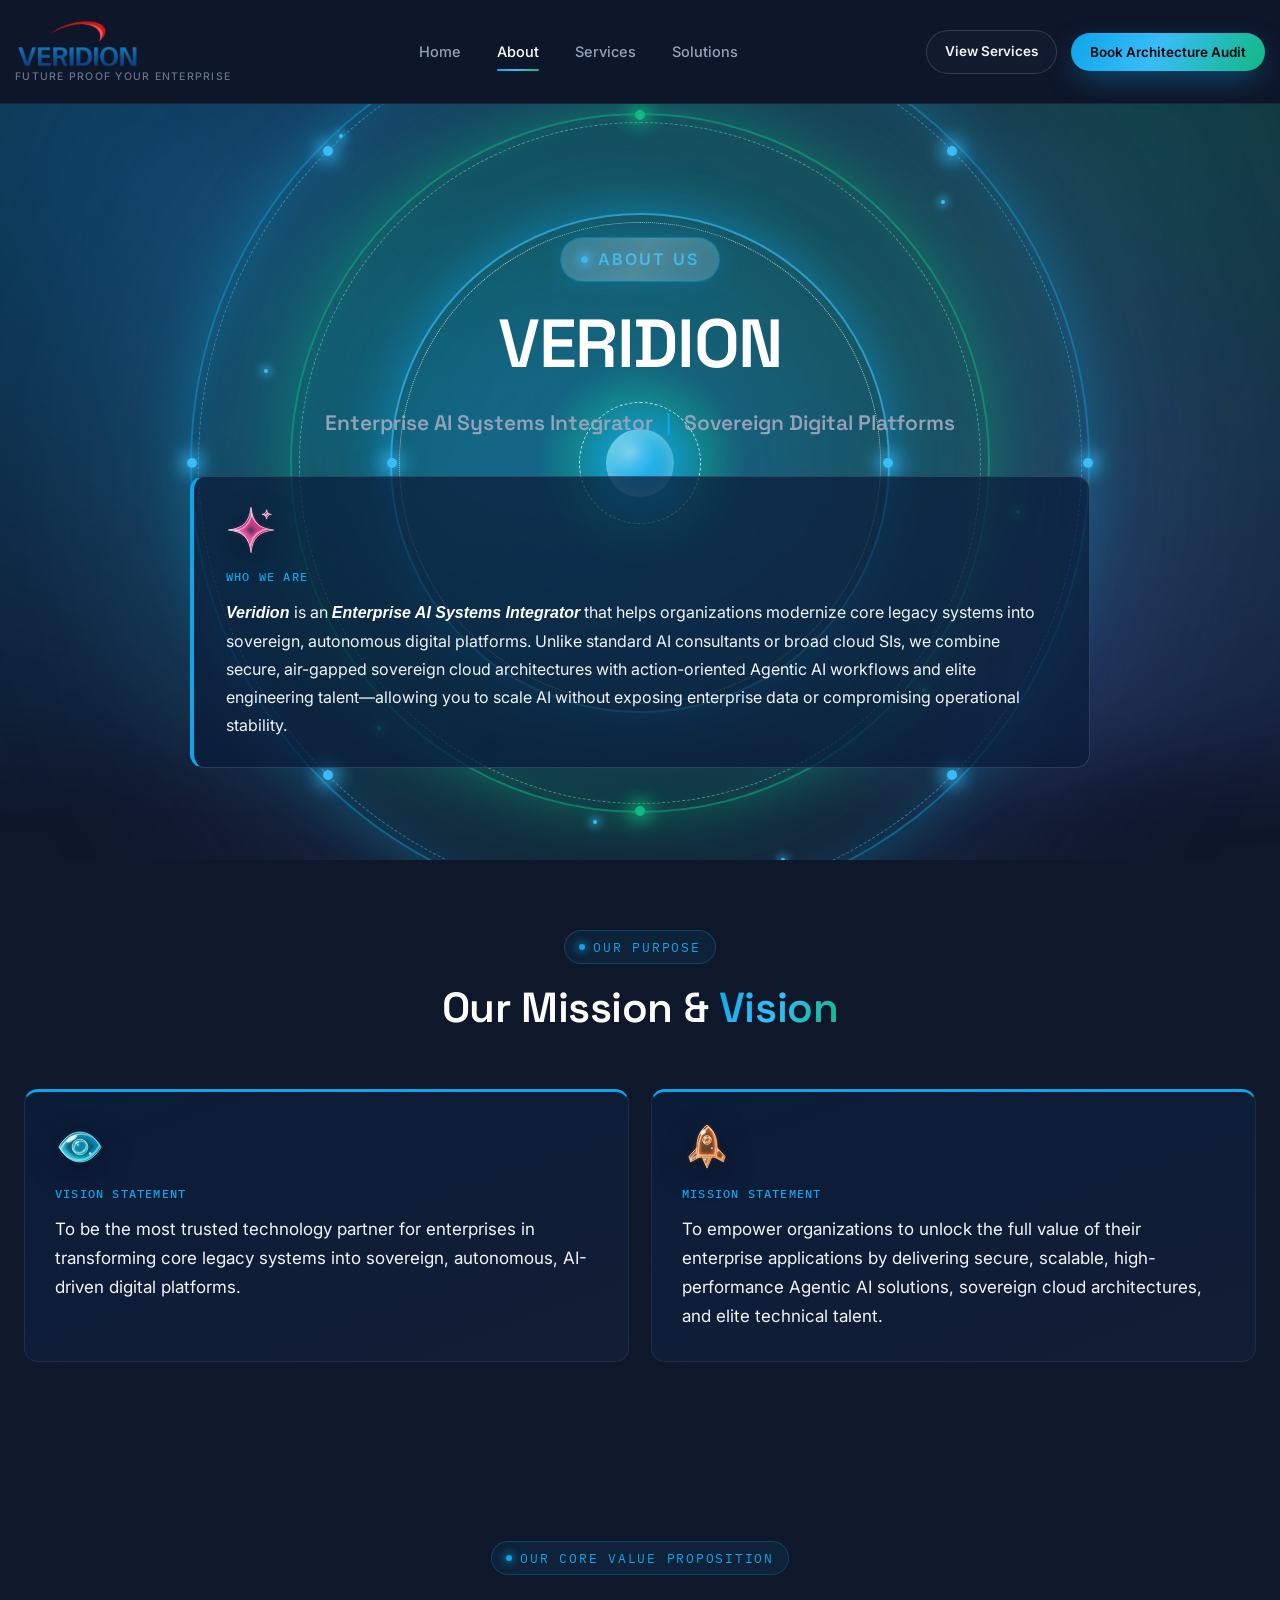
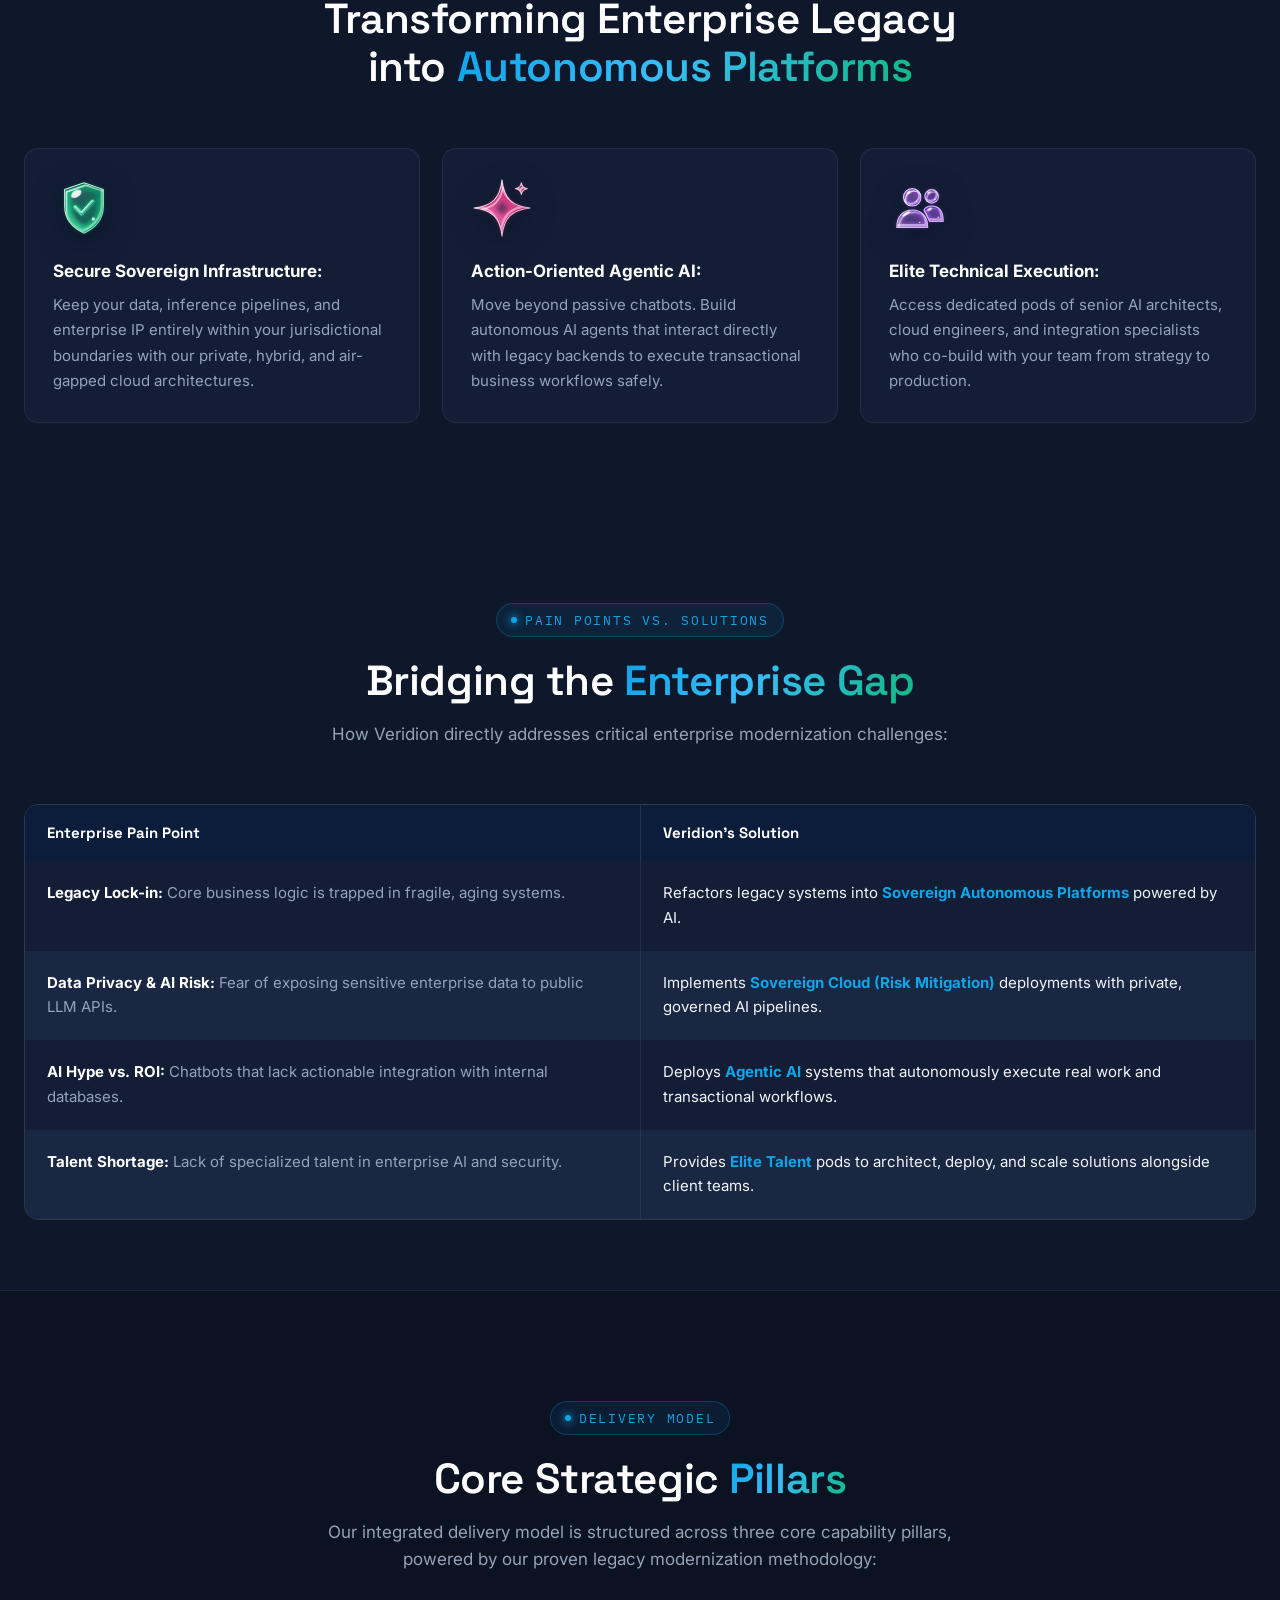
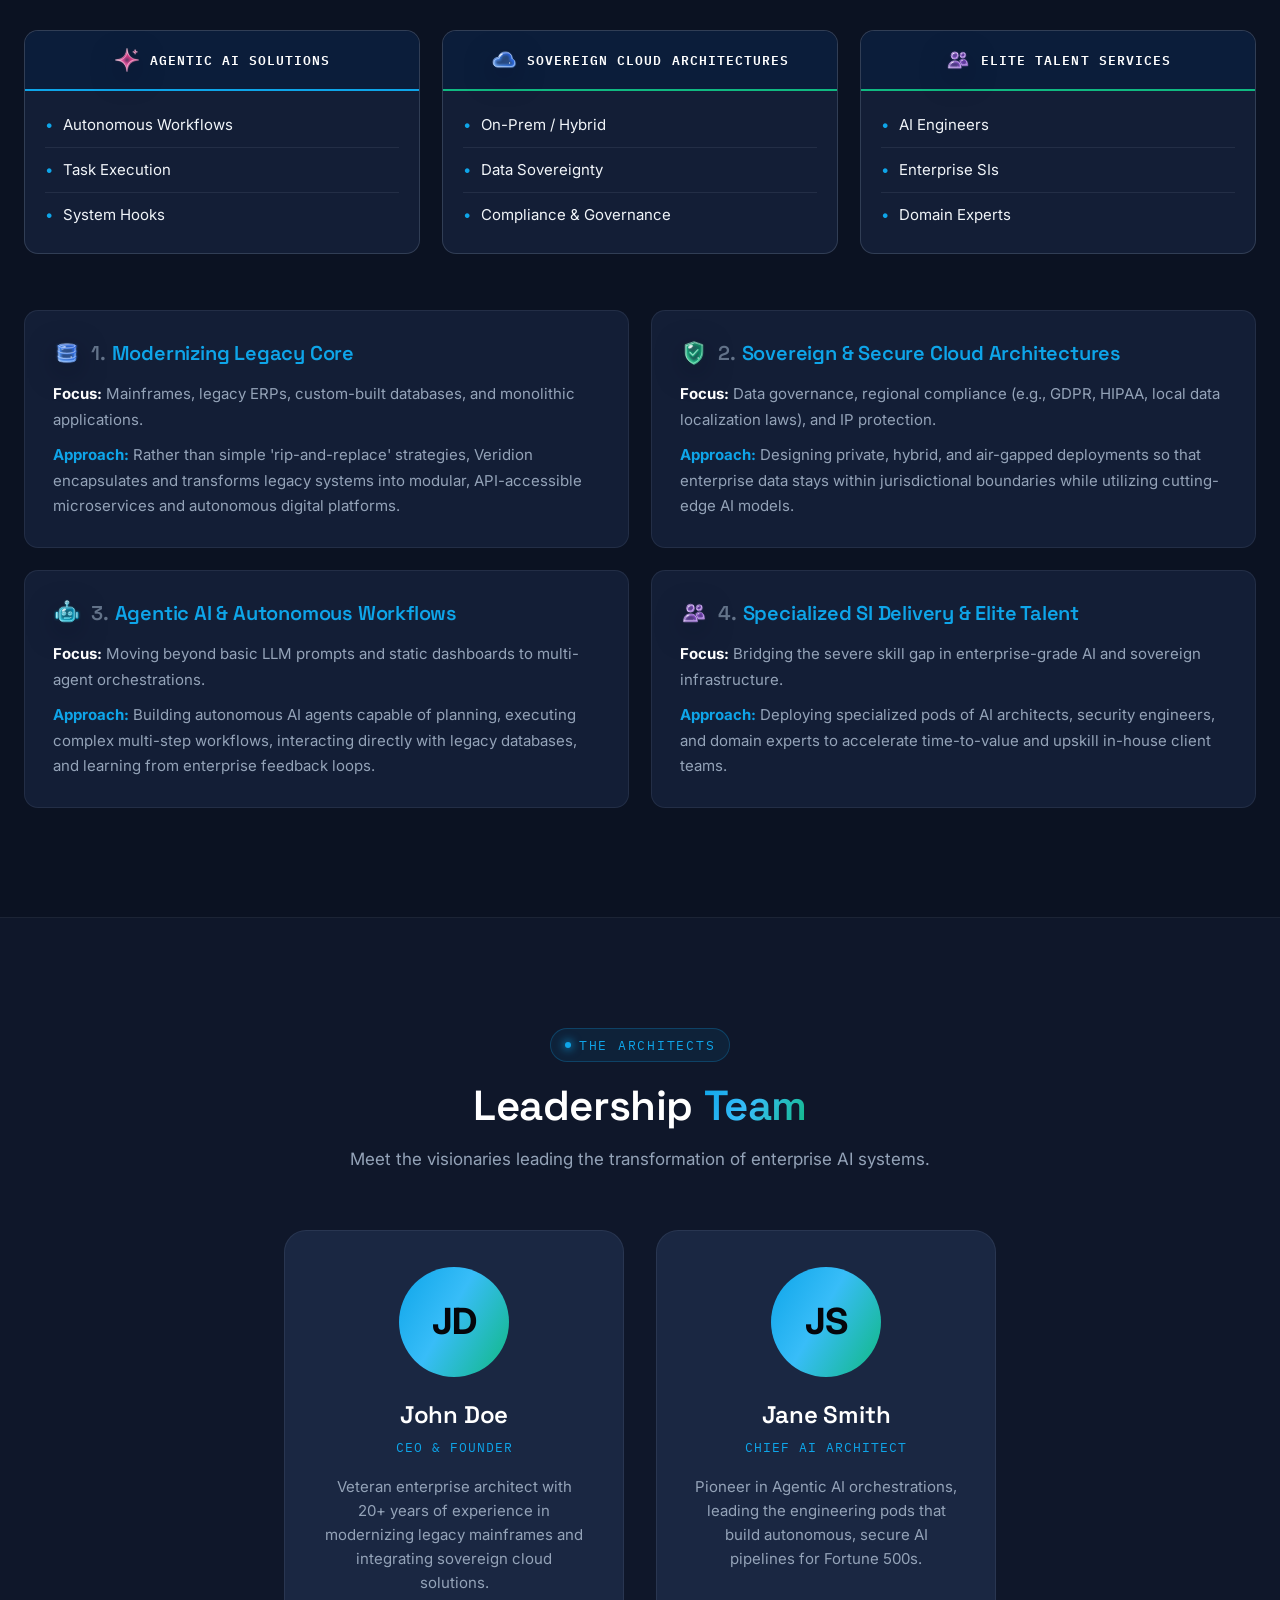
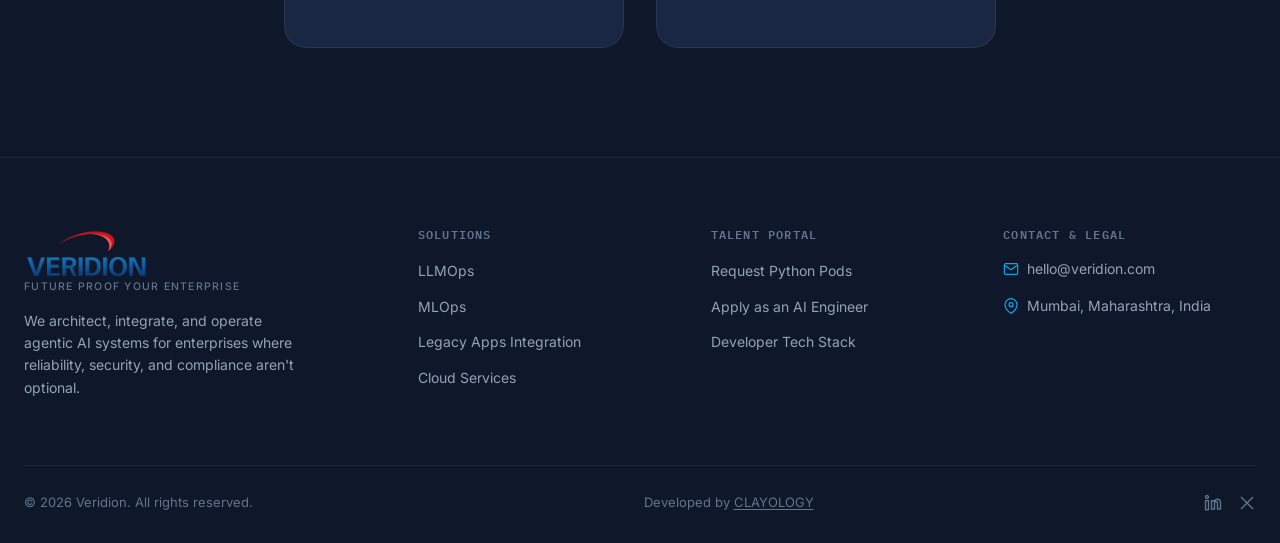
==== commit 8c8c8413: "llp remove" ====
--- a/about.html
+++ b/about.html
@@ -4,9 +4,9 @@
 <head>
   <meta charset="UTF-8">
   <meta name="viewport" content="width=device-width, initial-scale=1.0">
-  <title>About Veridion LLP | Enterprise AI Systems Integrator</title>
+  <title>About Veridion  | Enterprise AI Systems Integrator</title>
   <meta name="description"
-    content="Veridion LLP is an Enterprise AI Systems Integrator delivering agentic AI orchestration, LLMOps infrastructure, and secure legacy system integration for the enterprise.">
+    content="Veridion  is an Enterprise AI Systems Integrator delivering agentic AI orchestration, LLMOps infrastructure, and secure legacy system integration for the enterprise.">
   <link rel="preconnect" href="https://fonts.googleapis.com">
   <link rel="preconnect" href="https://fonts.gstatic.com" crossorigin>
   <link
@@ -108,13 +108,13 @@
         <div class="hero-badge">
           <div class="badge-dot"></div> ABOUT US
         </div>
-        <h1 class="ab-title">VERIDION <span class="text-gradient">LLP</span></h1>
+        <h1 class="ab-title">VERIDION </h1>
         <p class="ab-subtitle">Enterprise AI Systems Integrator <span>|</span> Sovereign Digital Platforms</p>
 
         <div class="ab-callout">
           <div class="ab-card-icon gi-host"><svg class="gi" viewBox="0 0 64 64" aria-hidden="true" focusable="false"><use href="#gi-spark"/></svg></div>
           <span class="ab-label">Who We Are</span>
-          <p><em class="ab-em">Veridion LLP</em> is an <em class="ab-em">Enterprise AI Systems Integrator</em> that helps
+          <p><em class="ab-em">Veridion </em> is an <em class="ab-em">Enterprise AI Systems Integrator</em> that helps
             organizations modernize core legacy systems into sovereign, autonomous digital platforms. Unlike standard AI
             consultants or broad cloud SIs, we combine secure, air-gapped sovereign cloud architectures with
             action-oriented Agentic AI workflows and elite engineering talent—allowing you to scale AI without exposing
@@ -324,7 +324,7 @@
           <h4>Talent Portal</h4>
           <ul>
             <li><a href="#" data-open-booking>Request Python Pods</a></li>
-            <li><a href="mailto:careers@veridionllp.com">Apply as an AI Engineer</a></li>
+            <li><a href="mailto:careers@veridion.com">Apply as an AI Engineer</a></li>
             <li><a href="#ecosystem">Developer Tech Stack</a></li>
           </ul>
         </div>
@@ -333,11 +333,11 @@
         <div class="footer-col">
           <h4>Contact &amp; Legal</h4>
           <ul>
-            <li><a href="mailto:hello@veridionllp.com" class="footer-contact-link"><svg viewBox="0 0 24 24" fill="none"
+            <li><a href="mailto:hello@veridion.com" class="footer-contact-link"><svg viewBox="0 0 24 24" fill="none"
                   stroke="currentColor" stroke-width="1.8" width="16" height="16">
                   <path d="M4 4h16c1.1 0 2 .9 2 2v12c0 1.1-.9 2-2 2H4c-1.1 0-2-.9-2-2V6c0-1.1.9-2 2-2z" />
                   <polyline points="22,6 12,13 2,6" />
-                </svg>hello@veridionllp.com</a></li>
+                </svg>hello@veridion.com</a></li>
             <li><span class="footer-location"><svg viewBox="0 0 24 24" fill="none" stroke="currentColor"
                   stroke-width="1.8" width="16" height="16">
                   <path d="M21 10c0 7-9 13-9 13s-9-6-9-13a9 9 0 0 1 18 0z" />
@@ -348,7 +348,7 @@
       </div>
 
       <div class="footer-bottom">
-        <span>© 2026 Veridion LLP. All rights reserved.</span>
+        <span>© 2026 Veridion. All rights reserved.</span>
         <span class="footer-credit">Developed by <a href="https://www.clayologyworks.in" target="_blank"
             rel="noopener noreferrer">CLAYOLOGY</a></span>
 
@@ -385,8 +385,8 @@
         <div class="modal-slot">Tomorrow, 3:30 PM IST <span>→</span></div>
         <div class="modal-slot">Thursday, 11:00 AM IST <span>→</span></div>
       </div>
-      <p class="modal-note">Or email <a href="mailto:hello@veridionllp.com"
-          style="color:var(--cyan);">hello@veridionllp.com</a> to schedule directly.</p>
+      <p class="modal-note">Or email <a href="mailto:hello@veridion.com"
+          style="color:var(--cyan);">hello@veridion.com</a> to schedule directly.</p>
     </div>
   </div>
 
--- a/css/style.css
+++ b/css/style.css
@@ -2013,6 +2013,33 @@
 }
 
 /* Comparison & Split Reveal Parallax --------------------------------------*/
+.compare-instruction-wrap {
+  display: flex;
+  justify-content: center;
+  margin: -10px auto 28px;
+}
+
+.compare-instruction-pill {
+  display: inline-flex;
+  align-items: center;
+  gap: 8px;
+  font-family: var(--font-mono);
+  font-size: 12px;
+  color: var(--cyan);
+  background: rgba(14, 165, 233, 0.08);
+  border: 1px solid rgba(14, 165, 233, 0.25);
+  border-radius: 100px;
+  padding: 6px 16px;
+  box-shadow: 0 0 20px rgba(14, 165, 233, 0.12);
+  backdrop-filter: blur(8px);
+  user-select: none;
+}
+
+.compare-instruction-pill svg {
+  color: var(--cyan);
+  flex-shrink: 0;
+}
+
 .split-reveal-grid {
   display: grid;
   grid-template-columns: 1fr 1fr;
@@ -2026,24 +2053,278 @@
   border: 1px solid var(--border);
   border-radius: var(--radius-lg);
   padding: 36px 32px 32px;
-  transition: transform 0.6s cubic-bezier(0.16, 1, 0.3, 1), opacity 0.6s ease, border-color 0.4s ease, box-shadow 0.4s ease;
-}
-
-/* Left Card (Dim / Background Layer) */
+  position: relative;
+  cursor: pointer;
+  outline: none;
+  overflow: visible;
+  transition: transform 0.5s cubic-bezier(0.16, 1, 0.3, 1),
+              opacity 0.4s ease,
+              border-color 0.35s ease,
+              box-shadow 0.35s ease,
+              background 0.4s ease,
+              filter 0.4s ease;
+}
+
+.card-ripple-host {
+  position: absolute;
+  inset: 0;
+  border-radius: var(--radius-lg);
+  overflow: hidden;
+  pointer-events: none;
+  z-index: 2;
+}
+
+.compare-card:focus-visible {
+  outline: 2px solid var(--cyan);
+  outline-offset: 3px;
+}
+
+/* Card Status Row & Interactive Badges */
+.card-status-row {
+  display: flex;
+  align-items: center;
+  justify-content: space-between;
+  gap: 12px;
+  margin-bottom: 16px;
+}
+
+.card-status-pill {
+  display: inline-flex;
+  align-items: center;
+  gap: 6px;
+  font-family: var(--font-mono);
+  font-size: 11px;
+  font-weight: 600;
+  letter-spacing: 0.08em;
+  text-transform: uppercase;
+  color: #f87171;
+  background: rgba(239, 68, 68, 0.12);
+  border: 1px solid rgba(239, 68, 68, 0.32);
+  padding: 5px 13px;
+  border-radius: 100px;
+  box-shadow: 0 0 12px rgba(239, 68, 68, 0.15);
+  margin-bottom: 0;
+  transition: all 0.35s ease;
+}
+
+.card-status-pill.pill-agentic {
+  color: #34d399;
+  background: rgba(16, 185, 129, 0.12);
+  border-color: rgba(16, 185, 129, 0.35);
+  box-shadow: 0 0 12px rgba(16, 185, 129, 0.15);
+}
+
+.status-pulse-dot {
+  display: inline-block;
+  width: 7px;
+  height: 7px;
+  border-radius: 50%;
+  background: #ef4444;
+  box-shadow: 0 0 8px #ef4444;
+  animation: pulseTradDot 2s infinite ease-in-out;
+}
+
+.status-pulse-dot.dot-green {
+  background: #10b981;
+  box-shadow: 0 0 8px #10b981;
+}
+
+@keyframes pulseTradDot {
+  0%, 100% { opacity: 1; transform: scale(1); }
+  50% { opacity: 0.35; transform: scale(0.85); }
+}
+
+.card-click-badge {
+  display: inline-flex;
+  align-items: center;
+  font-family: var(--font-mono);
+  font-size: 10.5px;
+  font-weight: 600;
+  letter-spacing: 0.05em;
+  text-transform: uppercase;
+  border-radius: 100px;
+  padding: 4px 10px;
+  transition: all 0.3s ease;
+  user-select: none;
+}
+
+.card-click-badge .badge-hint {
+  display: inline-flex;
+  align-items: center;
+  gap: 5px;
+  color: var(--text-muted);
+  background: rgba(255, 255, 255, 0.04);
+  border: 1px solid rgba(255, 255, 255, 0.1);
+  padding: 4px 10px;
+  border-radius: 100px;
+  transition: all 0.3s ease;
+}
+
+.card-click-badge .badge-selected {
+  display: none;
+  align-items: center;
+  gap: 5px;
+  color: #020617;
+  background: linear-gradient(120deg, #38bdf8, #0ea5e9);
+  padding: 4px 10px;
+  border-radius: 100px;
+  font-weight: 700;
+  box-shadow: 0 0 14px rgba(14, 165, 233, 0.6);
+}
+
+/* Ripple effect on click */
+.card-click-ripple {
+  position: absolute;
+  border-radius: 50%;
+  background: radial-gradient(circle, rgba(56, 189, 248, 0.4) 0%, rgba(14, 165, 233, 0.12) 50%, transparent 70%);
+  pointer-events: none;
+  transform: scale(0);
+  animation: rippleExpand 0.65s cubic-bezier(0.16, 1, 0.3, 1) forwards;
+  z-index: 20;
+}
+
+@keyframes rippleExpand {
+  0% { transform: scale(0); opacity: 1; }
+  100% { transform: scale(1); opacity: 0; }
+}
+
+/* ==========================================================================
+   Traditional Automation Card (Left Card) - Redesigned & Interactive
+   ========================================================================== */
 .split-card-left {
-  opacity: 0.65;
-  transform: translate3d(-10px, 0, -20px) scale(0.97);
-  filter: grayscale(0.15) opacity(0.8);
+  opacity: 0.95;
+  transform: translate3d(0, 0, 0) scale(0.99);
+  background: linear-gradient(180deg, rgba(26, 39, 66, 0.82) 0%, rgba(15, 23, 42, 0.95) 100%);
+  border: 1px solid rgba(148, 163, 184, 0.22);
+  box-shadow: 0 12px 35px -10px rgba(0, 0, 0, 0.55), 0 0 0 1px rgba(255, 255, 255, 0.04);
+  filter: none;
 }
 
 .split-reveal-section.is-in-view .split-card-left {
-  opacity: 0.7;
-  transform: translate3d(0, 0, 0) scale(0.98);
-}
-
-/* Right Card (Highlighted / Foreground Layer - Slides forward into focus) */
+  opacity: 1;
+  transform: translate3d(0, 0, 0) scale(0.99);
+}
+
+/* Hover state for Traditional Automation */
+.split-card-left:hover {
+  transform: translate3d(0, -6px, 16px) scale(1.01);
+  border-color: rgba(56, 189, 248, 0.55);
+  background: linear-gradient(180deg, rgba(30, 50, 84, 0.92) 0%, rgba(15, 23, 42, 0.98) 100%);
+  box-shadow: 0 20px 50px -10px rgba(14, 165, 233, 0.25), 0 0 25px rgba(14, 165, 233, 0.16);
+}
+
+.split-card-left:hover .card-click-badge .badge-hint {
+  color: #38bdf8;
+  border-color: rgba(56, 189, 248, 0.4);
+  background: rgba(14, 165, 233, 0.12);
+  box-shadow: 0 0 10px rgba(14, 165, 233, 0.25);
+}
+
+.split-card-left:hover h3 .compare-card-title-icon svg {
+  color: #38bdf8;
+  filter: drop-shadow(0 0 10px rgba(56, 189, 248, 0.7));
+}
+
+/* Active / Selected State for Traditional Automation (ON CLICK) */
+.split-card-left.is-active,
+.split-card-left.is-selected {
+  opacity: 1 !important;
+  filter: none !important;
+  background: linear-gradient(180deg, rgba(14, 165, 233, 0.22) 0%, rgba(19, 37, 71, 0.96) 42%, #0a1120 100%) !important;
+  border-color: #38bdf8 !important;
+  box-shadow: 0 25px 75px -12px rgba(14, 165, 233, 0.5), 0 0 45px rgba(14, 165, 233, 0.38), inset 0 0 35px rgba(14, 165, 233, 0.16) !important;
+  transform: translate3d(0, -10px, 45px) scale(1.025) !important;
+  z-index: 10;
+}
+
+.split-card-left.is-active::before,
+.split-card-left.is-selected::before {
+  content: "Selected Architecture";
+  position: absolute;
+  top: -13px;
+  right: 28px;
+  background: linear-gradient(120deg, #0ea5e9 0%, #38bdf8 60%, #10b981 100%);
+  color: #05060b;
+  font-family: var(--font-mono);
+  font-size: 11px;
+  font-weight: 700;
+  letter-spacing: 0.06em;
+  text-transform: uppercase;
+  padding: 5px 14px;
+  border-radius: 100px;
+  box-shadow: 0 0 25px rgba(14, 165, 233, 0.75);
+  z-index: 15;
+  animation: pulseCardBanner 2.2s infinite ease-in-out;
+}
+
+@keyframes pulseCardBanner {
+  0%, 100% { box-shadow: 0 0 20px rgba(14, 165, 233, 0.6); }
+  50% { box-shadow: 0 0 32px rgba(56, 189, 248, 0.95), 0 0 12px rgba(16, 185, 129, 0.6); }
+}
+
+.split-card-left.is-active .card-click-badge .badge-hint,
+.split-card-left.is-selected .card-click-badge .badge-hint {
+  display: none;
+}
+
+.split-card-left.is-active .card-click-badge .badge-selected,
+.split-card-left.is-selected .card-click-badge .badge-selected {
+  display: inline-flex;
+}
+
+.split-card-left.is-active .card-status-pill,
+.split-card-left.is-selected .card-status-pill {
+  color: #fca5a5;
+  border-color: rgba(239, 68, 68, 0.5);
+  background: rgba(239, 68, 68, 0.2);
+  box-shadow: 0 0 16px rgba(239, 68, 68, 0.35);
+}
+
+.split-card-left.is-active h3,
+.split-card-left.is-selected h3 {
+  color: #ffffff;
+  text-shadow: 0 0 20px rgba(56, 189, 248, 0.5);
+}
+
+.split-card-left.is-active h3 .compare-card-title-icon svg,
+.split-card-left.is-selected h3 .compare-card-title-icon svg {
+  color: #38bdf8 !important;
+  filter: drop-shadow(0 0 12px rgba(56, 189, 248, 0.85));
+}
+
+.split-card-left.is-active .compare-list li,
+.split-card-left.is-selected .compare-list li {
+  color: #f8fafc;
+}
+
+.split-card-left.is-active .compare-list svg,
+.split-card-left.is-selected .compare-list svg {
+  color: #ef4444;
+  background: rgba(239, 68, 68, 0.28);
+  box-shadow: 0 0 12px rgba(239, 68, 68, 0.5);
+}
+
+/* Dedicated Glowing Border Beam for Traditional Card */
+.legacy-beam {
+  opacity: 0;
+  transition: opacity 0.4s ease;
+  background: linear-gradient(135deg, #0ea5e9, #38bdf8, #818cf8, #0ea5e9);
+}
+
+.split-card-left:hover .legacy-beam {
+  opacity: 0.55;
+}
+
+.split-card-left.is-active .legacy-beam,
+.split-card-left.is-selected .legacy-beam {
+  opacity: 1 !important;
+}
+
+/* ==========================================================================
+   Agentic AI Card (Right Card)
+   ========================================================================== */
 .split-card-right {
-  opacity: 0.85;
+  opacity: 0.88;
   transform: translate3d(15px, 25px, 20px) scale(0.98);
   box-shadow: 0 10px 40px -10px rgba(0, 0, 0, 0.6);
   border-color: rgba(14, 165, 233, 0.4);
@@ -2056,6 +2337,30 @@
   transform: translate3d(0, -10px, 40px) scale(1.02);
   border-color: rgba(14, 165, 233, 0.55);
   box-shadow: 0 24px 70px -15px rgba(14, 165, 233, 0.4), 0 0 35px rgba(14, 165, 233, 0.25);
+}
+
+/* When Traditional Card is selected/focused, Agentic card stays crisp in background */
+.compare-grid.traditional-focused .split-card-right:not(.is-active) {
+  opacity: 0.85;
+  transform: translate3d(0, 0, 0) scale(0.98);
+  border-color: rgba(14, 165, 233, 0.3);
+  box-shadow: 0 10px 30px -10px rgba(0, 0, 0, 0.5);
+}
+
+.split-card-right:hover {
+  transform: translate3d(0, -6px, 35px) scale(1.02);
+  border-color: rgba(14, 165, 233, 0.7);
+  box-shadow: 0 24px 70px -10px rgba(14, 165, 233, 0.45), 0 0 35px rgba(14, 165, 233, 0.3);
+}
+
+.split-card-right.is-active .card-click-badge .badge-hint,
+.split-card-right.is-selected .card-click-badge .badge-hint {
+  display: none;
+}
+
+.split-card-right.is-active .card-click-badge .badge-selected,
+.split-card-right.is-selected .card-click-badge .badge-selected {
+  display: inline-flex;
 }
 
 .glowing-border-beam {
@@ -2069,21 +2374,6 @@
   -webkit-mask-composite: xor;
   pointer-events: none;
   opacity: 0.85;
-}
-
-.card-status-pill {
-  display: inline-block;
-  font-family: var(--font-mono);
-  font-size: 11px;
-  font-weight: 600;
-  letter-spacing: 0.08em;
-  text-transform: uppercase;
-  color: #ef4444;
-  background: rgba(239, 68, 68, 0.1);
-  border: 1px solid rgba(239, 68, 68, 0.25);
-  padding: 4px 12px;
-  border-radius: 100px;
-  margin-bottom: 16px;
 }
 
 .compare-card.is-agentic::before {
@@ -2108,25 +2398,149 @@
   font-size: 21px;
   display: flex;
   align-items: center;
-  gap: 10px;
-}
-
+  gap: 12px;
+}
+
+.compare-card-title-icon {
+  display: inline-flex;
+  align-items: center;
+  justify-content: center;
+}
+
+.compare-card-title-icon svg {
+  transition: all 0.35s ease;
+}
+
+/* ==========================================================================
+   Diagrams Styling (Default, Hover & Active States)
+   ========================================================================== */
 .compare-diagram {
   margin: 22px 0 24px;
   border-radius: var(--radius-md);
-  background: rgba(255, 255, 255, 0.02);
+  background: rgba(15, 23, 42, 0.6);
   border: 1px solid var(--border);
   padding: 18px;
-}
-
+  transition: all 0.4s ease;
+}
+
+/* Traditional Automation Diagram Specific Elements */
+.compare-card.is-legacy .compare-diagram {
+  background: rgba(15, 23, 42, 0.65);
+  border: 1px solid rgba(148, 163, 184, 0.18);
+}
+
+.compare-card.is-legacy .ta-node {
+  fill: #1a2744;
+  stroke: #33486a;
+  stroke-width: 1.5;
+  transition: all 0.35s ease;
+}
+
+.compare-card.is-legacy .ta-node-label {
+  fill: #cbd5e1;
+  font-size: 10px;
+  font-family: var(--font-mono);
+  font-weight: 600;
+  letter-spacing: 0.04em;
+  transition: all 0.35s ease;
+}
+
+.compare-card.is-legacy .ta-connector {
+  stroke: #4d648d;
+  stroke-width: 2;
+  transition: all 0.35s ease;
+}
+
+.compare-card.is-legacy .ta-arrowhead {
+  fill: #4d648d;
+  transition: all 0.35s ease;
+}
+
+.compare-card.is-legacy .ta-deviation-warn {
+  fill: #f87171;
+  font-size: 9.5px;
+  font-family: var(--font-mono);
+  font-weight: 600;
+  letter-spacing: 0.03em;
+  transition: all 0.35s ease;
+}
+
+/* Hover on Diagram */
+.compare-card.is-legacy:hover .compare-diagram {
+  background: rgba(14, 165, 233, 0.05);
+  border-color: rgba(56, 189, 248, 0.3);
+}
+
+.compare-card.is-legacy:hover .ta-node {
+  fill: #1e355b;
+  stroke: rgba(56, 189, 248, 0.5);
+}
+
+.compare-card.is-legacy:hover .ta-node-label {
+  fill: #f1f5f9;
+}
+
+.compare-card.is-legacy:hover .ta-connector {
+  stroke: #38bdf8;
+}
+
+.compare-card.is-legacy:hover .ta-arrowhead {
+  fill: #38bdf8;
+}
+
+/* Selected / Active State on Diagram */
+.compare-card.is-legacy.is-active .compare-diagram,
+.compare-card.is-legacy.is-selected .compare-diagram {
+  background: rgba(14, 165, 233, 0.1) !important;
+  border-color: rgba(56, 189, 248, 0.55) !important;
+  box-shadow: inset 0 0 25px rgba(14, 165, 233, 0.2), 0 0 20px rgba(14, 165, 233, 0.15) !important;
+}
+
+.compare-card.is-legacy.is-active .ta-node,
+.compare-card.is-legacy.is-selected .ta-node {
+  fill: rgba(14, 165, 233, 0.28) !important;
+  stroke: #38bdf8 !important;
+  stroke-width: 2 !important;
+  filter: drop-shadow(0 0 10px rgba(14, 165, 233, 0.6)) !important;
+}
+
+.compare-card.is-legacy.is-active .ta-node-label,
+.compare-card.is-legacy.is-selected .ta-node-label {
+  fill: #ffffff !important;
+  font-weight: 700 !important;
+  text-shadow: 0 0 8px rgba(255, 255, 255, 0.6) !important;
+}
+
+.compare-card.is-legacy.is-active .ta-connector,
+.compare-card.is-legacy.is-selected .ta-connector {
+  stroke: #38bdf8 !important;
+  stroke-width: 2.5 !important;
+  filter: drop-shadow(0 0 8px rgba(14, 165, 233, 0.75)) !important;
+}
+
+.compare-card.is-legacy.is-active .ta-arrowhead,
+.compare-card.is-legacy.is-selected .ta-arrowhead {
+  fill: #38bdf8 !important;
+  filter: drop-shadow(0 0 8px rgba(14, 165, 233, 0.75)) !important;
+}
+
+.compare-card.is-legacy.is-active .ta-deviation-warn,
+.compare-card.is-legacy.is-selected .ta-deviation-warn {
+  fill: #fca5a5 !important;
+  font-weight: 700 !important;
+  filter: drop-shadow(0 0 8px rgba(239, 68, 68, 0.8)) !important;
+}
+
+/* Compare List Items */
 .compare-list li {
   display: flex;
   align-items: flex-start;
-  gap: 10px;
+  gap: 12px;
   font-size: 14.5px;
   color: var(--text-muted);
-  padding: 8px 0;
+  padding: 10px 0;
   border-top: 1px dashed var(--border);
+  transition: color 0.3s ease;
 }
 
 .compare-list li:first-child {
@@ -2134,18 +2548,43 @@
 }
 
 .compare-list svg {
-  width: 16px;
-  height: 16px;
+  width: 17px;
+  height: 17px;
   flex: none;
   margin-top: 2px;
-}
-
-.compare-card.is-legacy svg {
-  color: var(--text-faint);
+  transition: all 0.3s ease;
+}
+
+.compare-card.is-legacy .compare-list li {
+  color: #cbd5e1;
+}
+
+.compare-card.is-legacy .compare-list svg {
+  color: #f87171;
+  background: rgba(239, 68, 68, 0.12);
+  border-radius: 50%;
+  padding: 2.5px;
+  box-shadow: 0 0 8px rgba(239, 68, 68, 0.2);
+}
+
+.compare-card.is-legacy:hover .compare-list svg {
+  color: #ef4444;
+  background: rgba(239, 68, 68, 0.2);
+  box-shadow: 0 0 10px rgba(239, 68, 68, 0.35);
+}
+
+.compare-card.is-legacy h3 .compare-card-title-icon svg {
+  color: #f87171;
+  filter: drop-shadow(0 0 8px rgba(239, 68, 68, 0.35));
 }
 
 .compare-card.is-agentic svg {
   color: var(--green);
+}
+
+.compare-card.is-agentic h3 .compare-card-title-icon svg {
+  color: #38bdf8;
+  filter: drop-shadow(0 0 8px rgba(56, 189, 248, 0.6));
 }
 
 /* Vertical Stack Parallax (The 3 Pillars) ----------------------------------- */
